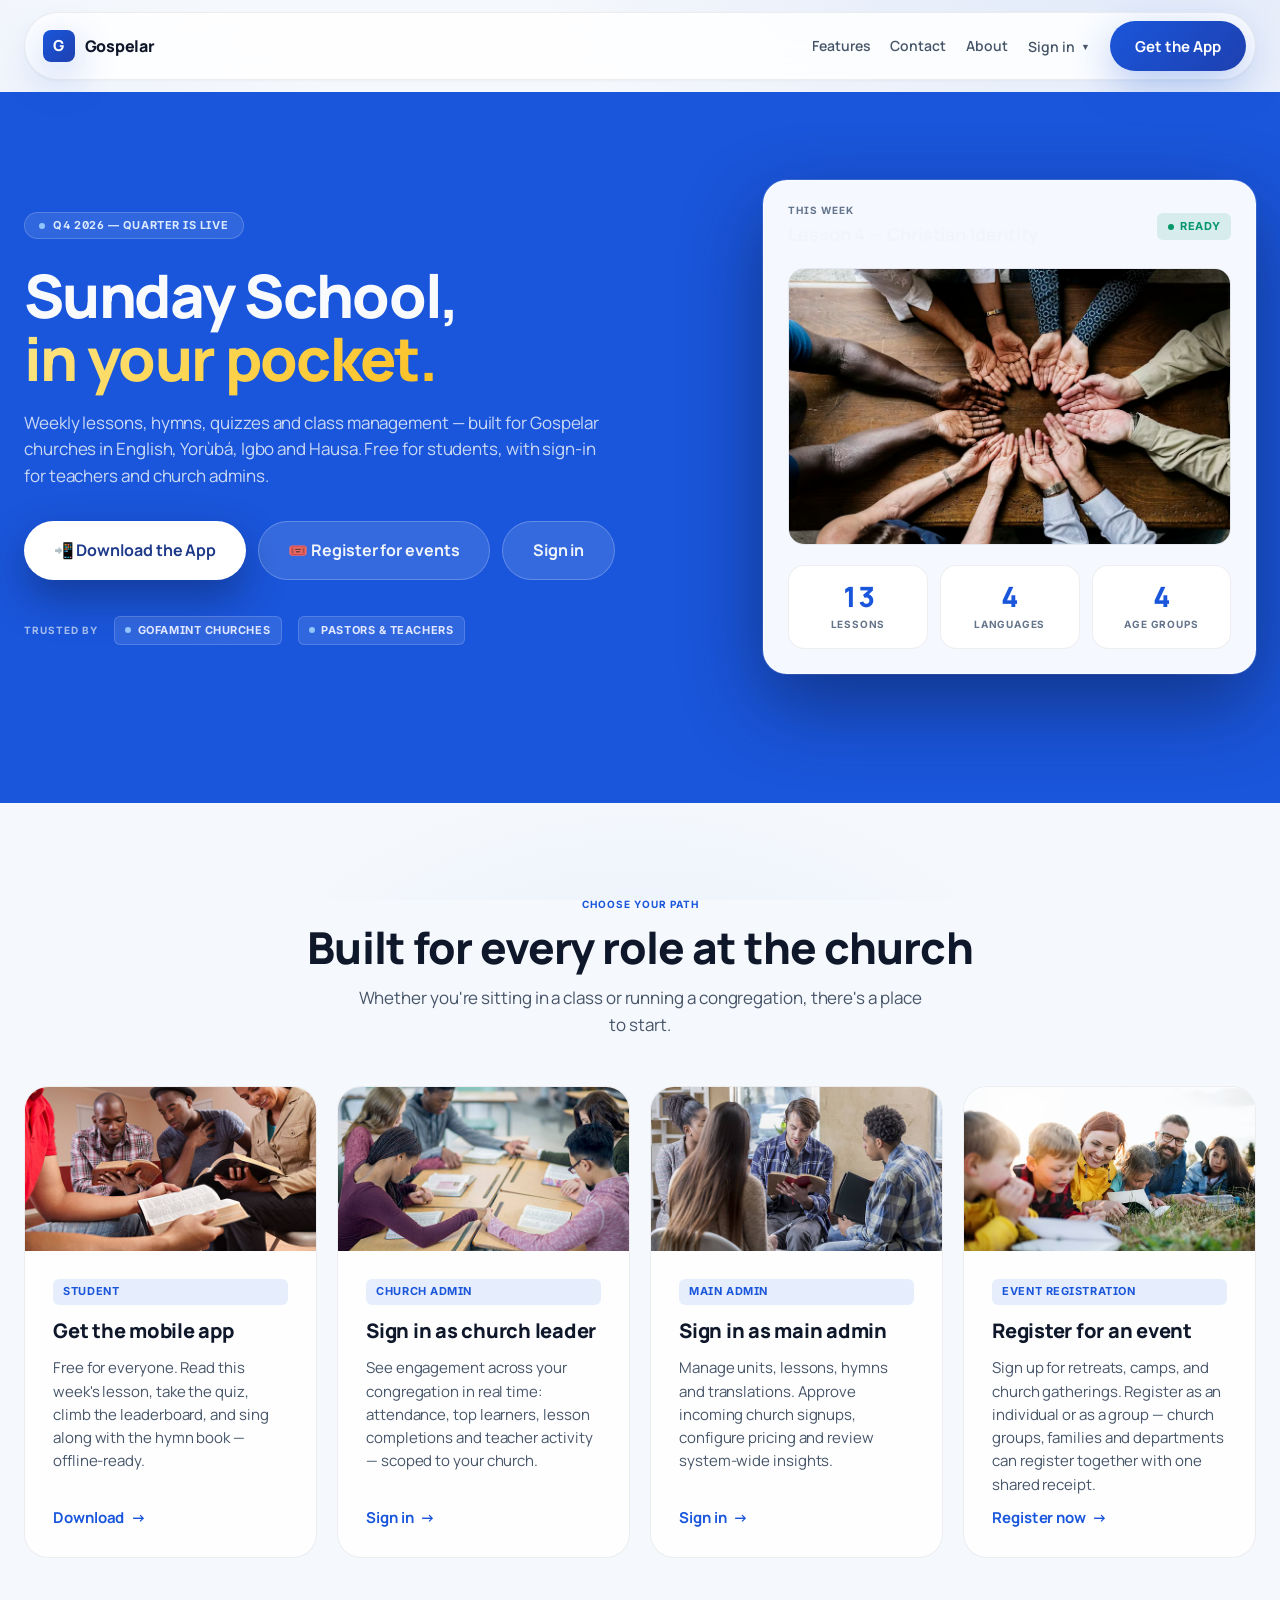
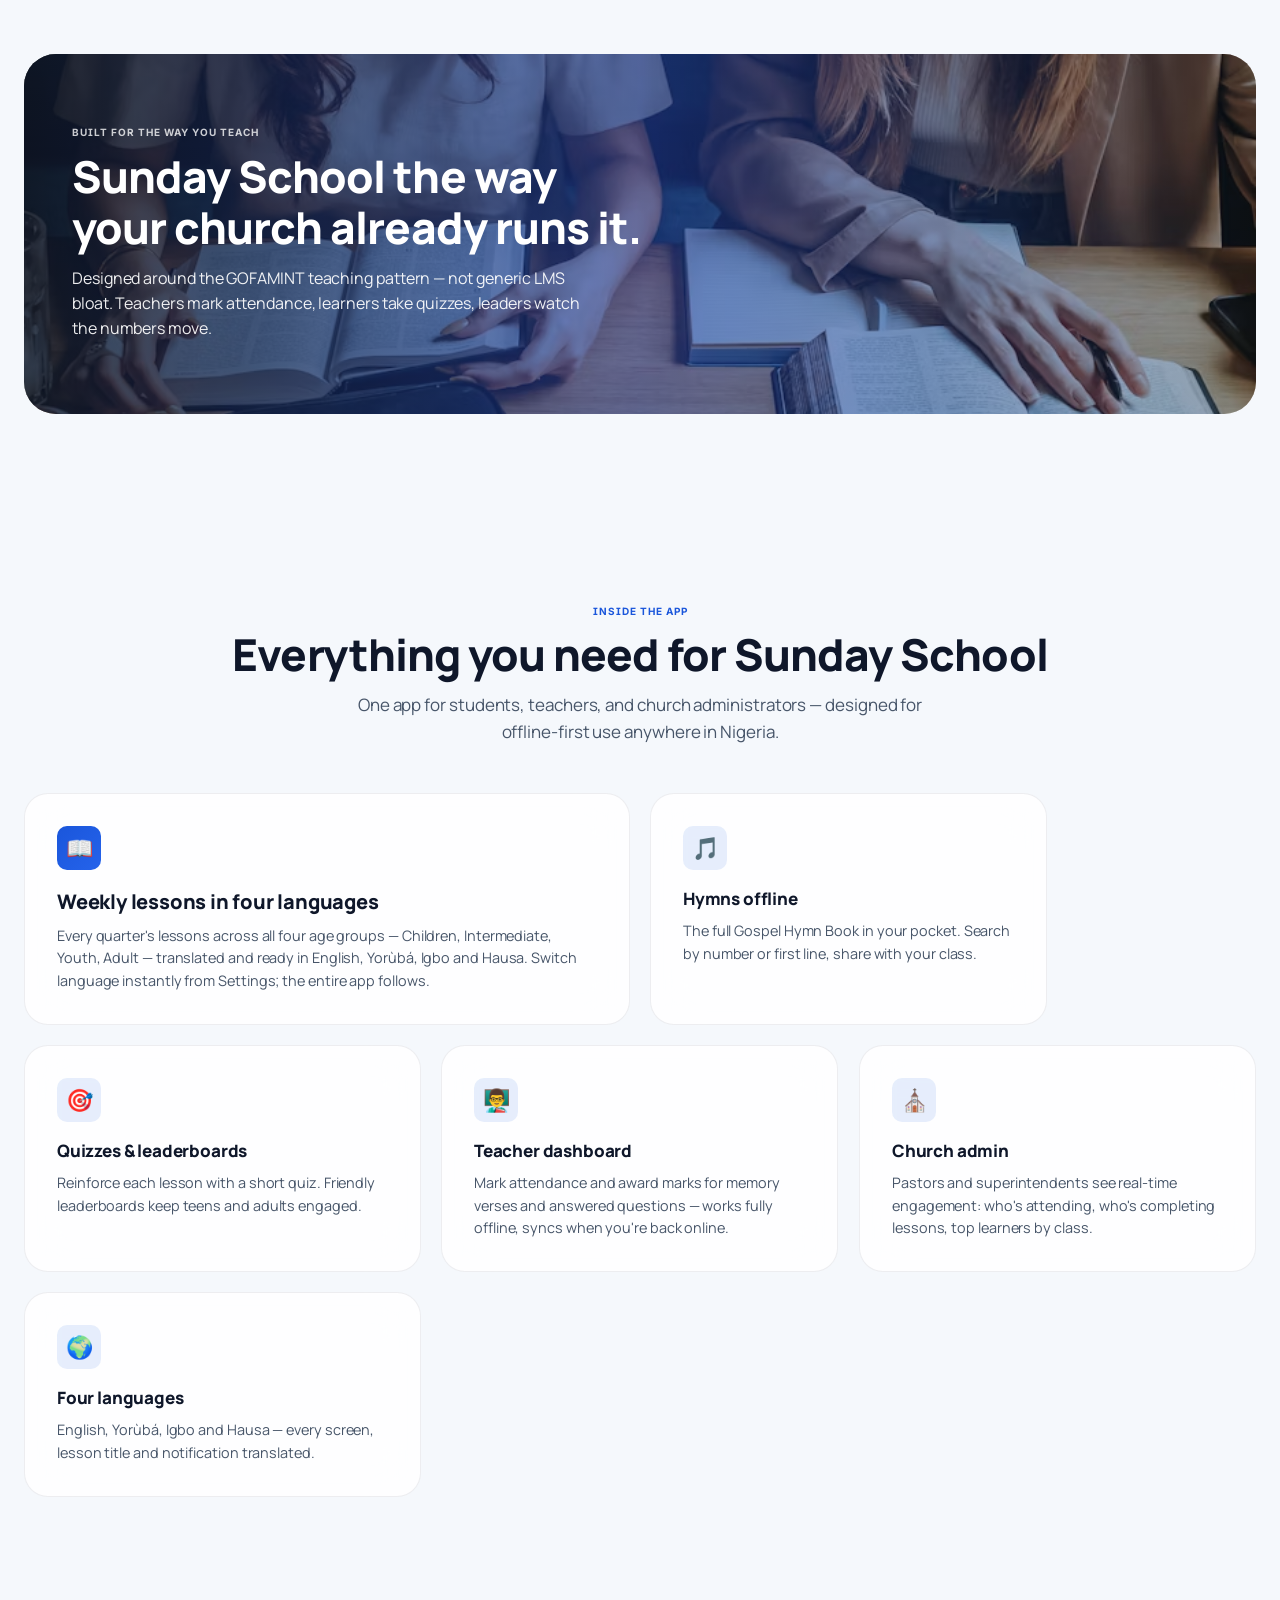
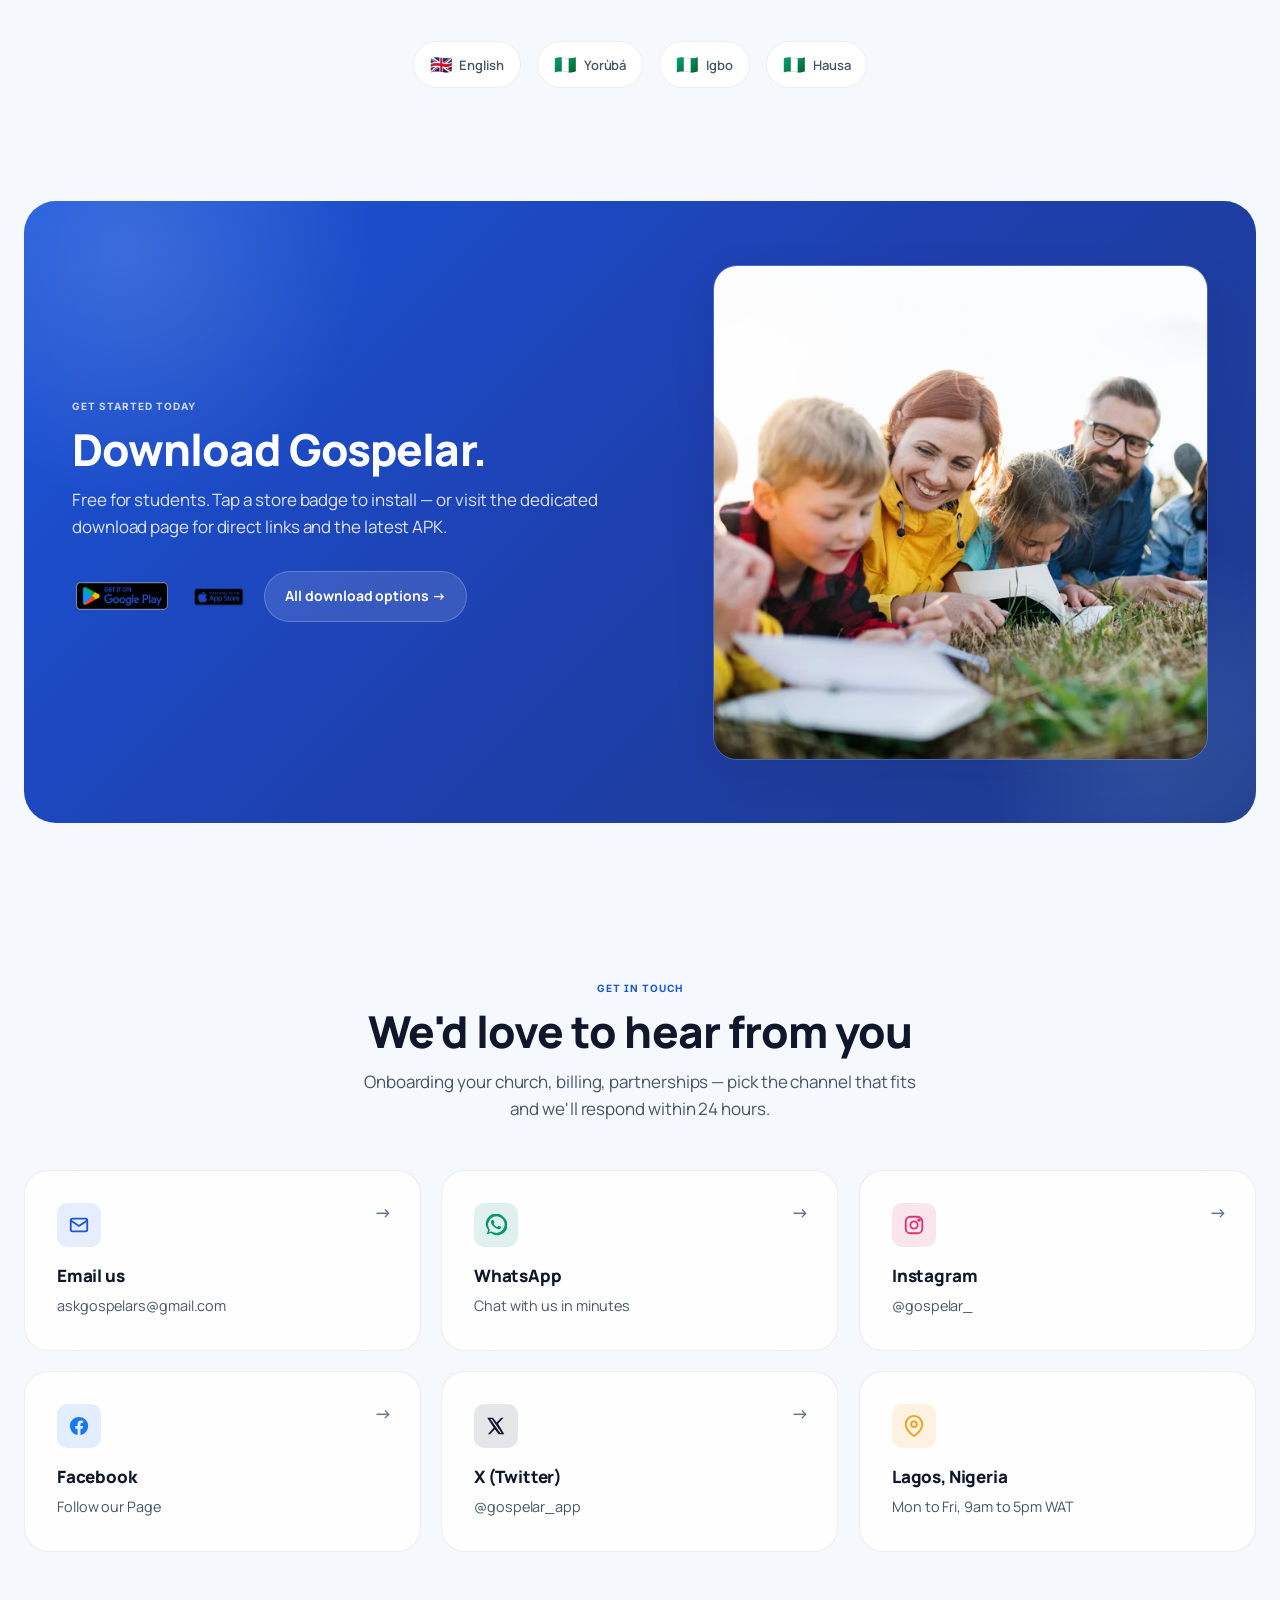
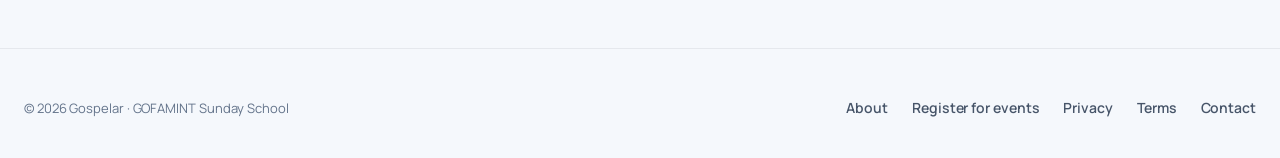
==== index.html @ 020e9336 "Flatten hero background to a single solid brand blue Drops the multi-stop gradient, glow orbs and gr" ====
<!doctype html>
<html lang="en">
<head>
<meta charset="utf-8">
<meta name="viewport" content="width=device-width,initial-scale=1,viewport-fit=cover">
<meta http-equiv="Content-Security-Policy" content="upgrade-insecure-requests">
<title>Gospelar — Gospelar Sunday School App</title>
<meta name="description" content="Gospelar is the official Gospelar Sunday School companion: weekly lessons, hymns, quizzes, and class management for teachers and students across English, Yorùbá, Igbo, and Hausa.">
<meta name="google-site-verification" content="_QhrQW_RCBbt8Z-74J6TYrkos6VNBDIno-dVnlDckDE" />
<link rel="canonical" href="https://www.gospelar.com/">
<link rel="icon" type="image/svg+xml" href="/logo.svg">
<link rel="alternate icon" type="image/png" href="/favicon.png">
<link rel="apple-touch-icon" sizes="180x180" href="/favicon.png">

<!-- Open Graph / Twitter -->
<meta property="og:title" content="Gospelar — Gospelar Sunday School App">
<meta property="og:description" content="Weekly Sunday School lessons, hymns, and class management — built for Gospelar churches.">
<meta property="og:url" content="https://www.gospelar.com/">
<meta property="og:type" content="website">
<meta property="og:image" content="https://www.gospelar.com/og.png">
<meta name="twitter:card" content="summary_large_image">

<!-- Manrope (display + body) + Inter (functional labels) + JetBrains Mono (technical IDs).
     Manrope's geometric warmth carries the modern-medical / "Clinical Futurism" tone;
     Inter's wide-tracked uppercase carries metadata at 10–11px without losing legibility. -->
<link rel="preconnect" href="https://fonts.googleapis.com">
<link rel="preconnect" href="https://fonts.gstatic.com" crossorigin>
<link href="https://fonts.googleapis.com/css2?family=Manrope:wght@400;500;600;700;800&family=Inter:wght@400;500;600;700&family=JetBrains+Mono:wght@400;600&display=swap" rel="stylesheet">

<style>
/* ─────────────────────────────────────────────────────────────────────────
   Nexus Clinical Identity — Blue primary build
   Glassmorphism · Tonal layering · Ghost borders · Bento grid · Manrope
   ───────────────────────────────────────────────────────────────────────── */
:root {
  /* ── Surfaces (neutral cool whites — "sterile precision") ────────────── */
  --surface:                   #F5F8FC;
  --surface-bright:            #FBFCFE;
  --surface-container-lowest:  #FFFFFF;
  --surface-container-low:     #EFF4F8;
  --surface-container:         #EAEFF3;
  --surface-container-high:    #E4E9ED;
  --surface-container-highest: #DEE3E7;

  /* ── On-surface ──────────────────────────────────────────────────────── */
  --on-surface:          #0F172A;
  --on-surface-variant:  #475569;
  --on-surface-muted:    #64748B;
  --inverse-surface:     #0B1220;
  --inverse-on-surface:  #F1F5F9;

  /* ── Outlines / ghost borders ────────────────────────────────────────── */
  --outline:        #64748B;
  --outline-variant:#CBD5E1;
  --ghost:          rgba(15, 23, 42, 0.07);
  --ghost-strong:   rgba(15, 23, 42, 0.10);

  /* ── Primary (blue) ──────────────────────────────────────────────────── */
  --primary:              #1A56DB;
  --on-primary:           #FFFFFF;
  --primary-container:    #1E40AF;
  --on-primary-container: #DBEAFE;
  --primary-deeper:       #1E3A8A;
  --primary-soft:         rgba(26, 86, 219, 0.10);
  --primary-glow:         rgba(26, 86, 219, 0.22);
  --inverse-primary:      #93C5FD;

  /* ── Secondary (slightly brighter blue) ─────────────────────────────── */
  --secondary:           #2563EB;
  --on-secondary:        #FFFFFF;
  --secondary-container: #BFDBFE;

  /* ── Tertiary (slate, used for muted text + neutral chips) ──────────── */
  --tertiary:           #475569;
  --tertiary-container: #E2E8F0;

  /* ── Semantic ───────────────────────────────────────────────────────── */
  --success:        #059669;
  --success-soft:   rgba(5, 150, 105, 0.12);
  --warning:        #F59E0B;
  --warning-soft:   rgba(245, 158, 11, 0.12);
  --error:          #DC2626;
  --error-soft:     rgba(220, 38, 38, 0.10);

  /* ── Glass ──────────────────────────────────────────────────────────── */
  --glass:        rgba(255, 255, 255, 0.70);
  --glass-strong: rgba(255, 255, 255, 0.86);
  --glass-blur:   24px;

  /* ── Shadows ────────────────────────────────────────────────────────── */
  --shadow-1:    0 1px 3px rgba(15,23,42,0.04);
  --shadow-2:    0 4px 16px rgba(15,23,42,0.06);
  --shadow-3:    0 12px 40px rgba(15,23,42,0.10);
  --shadow-blue: 0 14px 42px rgba(26,86,219,0.32);

  /* ── Radius (high roundedness everywhere) ───────────────────────────── */
  --r-xs:   0.375rem;
  --r-sm:   0.625rem;
  --r:      1rem;
  --r-md:   1.25rem;
  --r-lg:   1.5rem;
  --r-xl:   2rem;
  --r-2xl:  2.5rem;
  --r-pill: 9999px;

  /* ── Spacing ────────────────────────────────────────────────────────── */
  --container-max: 1280px;
  --section-gap:   6rem;
  --pad-card:      2rem;
}

* { box-sizing: border-box; margin: 0; padding: 0; }
*::selection { background: var(--primary-soft); color: var(--primary); }

html { scroll-behavior: smooth; }

body {
  font-family: 'Manrope', -apple-system, BlinkMacSystemFont, "Segoe UI", Roboto, sans-serif;
  font-feature-settings: "ss01", "ss02", "cv11";
  background: var(--surface);
  color: var(--on-surface);
  -webkit-font-smoothing: antialiased;
  line-height: 1.55;
  letter-spacing: -0.005em;
  /* Background mesh — soft blue gradient orbs, fixed so they don't scroll. */
  background-image:
    radial-gradient(1100px 700px at 88% -10%, rgba(26,86,219,0.10), transparent 55%),
    radial-gradient(900px 600px at -10% 30%, rgba(37,99,235,0.06), transparent 60%),
    radial-gradient(700px 500px at 50% 120%, rgba(147,197,253,0.16), transparent 60%);
  background-attachment: fixed;
}

a { color: var(--primary); text-decoration: none; transition: color .15s ease; }
a:hover { color: var(--primary-container); }
img { max-width: 100%; display: block; }

.container { max-width: var(--container-max); margin: 0 auto; padding: 0 1.5rem; }

/* ─────────────────────────────────────────────────────────────────────────
   TYPE SCALE
   ───────────────────────────────────────────────────────────────────────── */
.display-xl {
  font-family: 'Manrope', sans-serif;
  font-size: clamp(2.5rem, 5vw, 3.75rem);
  font-weight: 800;
  line-height: 1.05;
  letter-spacing: -0.028em;
}
.display-lg {
  font-family: 'Manrope', sans-serif;
  font-size: clamp(2rem, 3.5vw, 2.75rem);
  font-weight: 800;
  line-height: 1.1;
  letter-spacing: -0.022em;
}
.headline-md {
  font-family: 'Manrope', sans-serif;
  font-size: 1.125rem;
  font-weight: 700;
  line-height: 1.5;
  letter-spacing: -0.005em;
}
.body-md {
  font-family: 'Manrope', sans-serif;
  font-size: 0.9375rem;
  font-weight: 400;
  line-height: 1.55;
  color: var(--on-surface-variant);
}
.label-caps {
  font-family: 'Inter', sans-serif;
  font-size: 10px;
  font-weight: 700;
  line-height: 1;
  letter-spacing: 0.1em;
  text-transform: uppercase;
  color: var(--on-surface-muted);
}
.tag-status {
  font-family: 'Inter', sans-serif;
  font-size: 11px;
  font-weight: 700;
  line-height: 1;
  letter-spacing: 0.05em;
  text-transform: uppercase;
}
.id-mono {
  font-family: 'JetBrains Mono', ui-monospace, SFMono-Regular, Menlo, monospace;
  font-size: 11px;
}

/* ─────────────────────────────────────────────────────────────────────────
   BUTTONS — pill-shaped, gradient-filled primary, scale hover
   ───────────────────────────────────────────────────────────────────────── */
.btn {
  display: inline-flex; align-items: center; justify-content: center; gap: 0.5rem;
  font-family: 'Manrope', sans-serif;
  font-weight: 700;
  font-size: 0.9375rem;
  letter-spacing: -0.005em;
  border: 0;
  border-radius: var(--r-pill);
  cursor: pointer;
  padding: 0.85rem 1.6rem;
  transition: transform .25s cubic-bezier(.22,.61,.36,1), box-shadow .2s ease, background .15s ease;
  white-space: nowrap;
}
.btn-primary {
  background: linear-gradient(135deg, var(--primary), var(--primary-container));
  color: var(--on-primary);
  box-shadow: var(--shadow-blue);
}
.btn-primary:hover { transform: scale(1.02); color: var(--on-primary); }
.btn-ghost {
  background: var(--surface-container-lowest);
  color: var(--on-surface);
  border: 1px solid var(--ghost-strong);
}
.btn-ghost:hover { background: var(--surface-container-low); border-color: var(--primary); color: var(--primary); }
.btn-lg { padding: 1rem 1.85rem; font-size: 1rem; }

/* ─────────────────────────────────────────────────────────────────────────
   STATUS CHIP — tiny Inter pill, used inside cards
   ───────────────────────────────────────────────────────────────────────── */
.chip {
  display: inline-flex; align-items: center; gap: 0.4rem;
  padding: 0.3rem 0.65rem;
  border-radius: var(--r-xs);
  font-family: 'Inter', sans-serif;
  font-size: 11px;
  font-weight: 700;
  letter-spacing: 0.05em;
  text-transform: uppercase;
}
.chip-primary { background: var(--primary-soft); color: var(--primary); }
.chip-success { background: var(--success-soft); color: var(--success); }
.chip-warning { background: var(--warning-soft); color: var(--warning); }
.chip-slate   { background: var(--tertiary-container); color: var(--tertiary); }
.chip-dot { width: 6px; height: 6px; border-radius: 50%; background: currentColor; }

/* ─────────────────────────────────────────────────────────────────────────
   NAV — pill, glass, sticky
   ───────────────────────────────────────────────────────────────────────── */
nav.topnav {
  position: sticky; top: 0; z-index: 100;
  padding: 0.75rem 1.5rem;
  display: flex; justify-content: center;
}
nav.topnav .nav-pill {
  display: flex; align-items: center; justify-content: space-between;
  width: 100%; max-width: var(--container-max);
  padding: 0.5rem 0.55rem 0.5rem 1.1rem;
  background: var(--glass-strong);
  backdrop-filter: blur(var(--glass-blur)) saturate(180%);
  -webkit-backdrop-filter: blur(var(--glass-blur)) saturate(180%);
  border: 1px solid var(--ghost);
  border-radius: var(--r-pill);
  box-shadow: var(--shadow-1);
  transition: box-shadow .25s ease;
}
nav.topnav.scrolled .nav-pill { box-shadow: var(--shadow-2); }
.brand {
  display: flex; align-items: center; gap: 0.625rem;
  font-weight: 800; letter-spacing: -0.015em;
  color: var(--on-surface); font-size: 1rem;
}
.brand:hover { color: var(--on-surface); }
.brand-mark {
  width: 32px; height: 32px;
  border-radius: 0.5rem;
  background: linear-gradient(135deg, var(--primary), var(--primary-container));
  color: var(--on-primary);
  display: grid; place-items: center;
  font-weight: 900; font-size: 0.95rem;
  box-shadow: var(--shadow-blue);
}
.nav-links { display: flex; align-items: center; gap: 1.25rem; }
.nav-links > a:not(.btn) {
  color: var(--on-surface-variant);
  font-weight: 600;
  font-size: 0.875rem;
}
.nav-links > a:not(.btn):hover { color: var(--on-surface); }

.signin-wrap { position: relative; }
.signin-toggle {
  background: transparent; border: 0; cursor: pointer;
  font-family: inherit; font-size: 0.875rem; font-weight: 600;
  color: var(--on-surface-variant);
  display: inline-flex; align-items: center; gap: 0.4rem;
  padding: 0.5rem 0;
}
.signin-toggle:hover { color: var(--on-surface); }
.signin-toggle .caret { font-size: 9px; transition: transform .15s ease; }
.signin-wrap.open .signin-toggle .caret { transform: rotate(180deg); }
.signin-menu {
  position: absolute; top: calc(100% + 14px); right: 0;
  min-width: 280px;
  background: var(--glass-strong);
  backdrop-filter: blur(var(--glass-blur)) saturate(180%);
  -webkit-backdrop-filter: blur(var(--glass-blur)) saturate(180%);
  border: 1px solid var(--ghost);
  border-radius: var(--r-md);
  box-shadow: var(--shadow-3);
  padding: 0.5rem;
  display: none;
  animation: menuPop .2s cubic-bezier(.22,.61,.36,1);
}
@keyframes menuPop { from { opacity: 0; transform: translateY(-4px); } to { opacity: 1; transform: translateY(0); } }
.signin-wrap.open .signin-menu { display: block; }
.signin-menu a {
  display: flex; align-items: center; gap: 0.875rem;
  padding: 0.65rem 0.75rem;
  border-radius: var(--r-sm);
  color: var(--on-surface);
}
.signin-menu a:hover { background: var(--surface-container-low); }
.signin-menu .si-icon { font-size: 22px; }
.signin-menu .si-title { font-weight: 700; font-size: 14px; }
.signin-menu .si-sub { font-weight: 500; font-size: 12px; color: var(--on-surface-muted); margin-top: 1px; }

/* ─────────────────────────────────────────────────────────────────────────
   HERO — bento layout, deep-blue gradient with decorative layers
   ───────────────────────────────────────────────────────────────────────── */
.hero {
  padding: 5.5rem 0 8rem;
  position: relative;
  isolation: isolate;
  overflow: hidden;
  color: #F1F5F9;
  background: #1A56DB;
}
.hero .container { display: grid; grid-template-columns: 7fr 5fr; gap: 3rem; align-items: center; position: relative; z-index: 1; }
.hero .eyebrow {
  display: inline-flex; align-items: center; gap: 0.5rem;
  padding: 0.45rem 0.9rem;
  background: rgba(255, 255, 255, 0.10);
  color: #DBEAFE;
  border: 1px solid rgba(255, 255, 255, 0.18);
  border-radius: var(--r-pill);
  margin-bottom: 1.5rem;
  -webkit-backdrop-filter: blur(12px);
          backdrop-filter: blur(12px);
}
.hero .eyebrow .chip-dot { background: #93C5FD; }
.hero h1 { margin-bottom: 1.25rem; color: #F8FAFC; }
.hero h1 .accent {
  background: linear-gradient(135deg, #FDE68A 0%, #FCD34D 50%, #FBBF24 100%);
  -webkit-background-clip: text;
  background-clip: text;
  color: transparent;
}
.hero p.lead {
  font-size: 1.0625rem;
  color: rgba(241, 245, 249, 0.82);
  max-width: 36rem;
  margin-bottom: 2rem;
}
.hero .cta-row { display: flex; gap: 0.75rem; flex-wrap: wrap; }
/* Light glass variant for ghost buttons so they stand out on the dark blue */
.hero .cta-row .btn-ghost {
  background: rgba(255, 255, 255, 0.12);
  color: #F1F5F9;
  border: 1px solid rgba(255, 255, 255, 0.22);
  -webkit-backdrop-filter: blur(14px);
          backdrop-filter: blur(14px);
}
.hero .cta-row .btn-ghost:hover {
  background: rgba(255, 255, 255, 0.22);
  border-color: rgba(255, 255, 255, 0.45);
  color: #FFFFFF;
}
.hero .cta-row .btn-primary {
  background: #FFFFFF;
  color: #1E3A8A;
  box-shadow: 0 18px 42px rgba(8, 12, 36, 0.35);
}
.hero .cta-row .btn-primary:hover { color: #1E3A8A; background: #F8FAFC; }
.hero .trust-row { display: flex; align-items: center; gap: 1rem; margin-top: 2.25rem; flex-wrap: wrap; }
.hero .trust-row .label-caps { color: rgba(241, 245, 249, 0.65); }
.hero .trust-row .chip {
  background: rgba(255, 255, 255, 0.10);
  color: #E0E7FF;
  border: 1px solid rgba(255, 255, 255, 0.16);
}
.hero .trust-row .chip .chip-dot { background: #93C5FD; }

.hero-bento {
  background: rgba(255, 255, 255, 0.96);
  backdrop-filter: blur(var(--glass-blur)) saturate(180%);
  -webkit-backdrop-filter: blur(var(--glass-blur)) saturate(180%);
  border: 1px solid rgba(255, 255, 255, 0.5);
  border-radius: var(--r-lg);
  padding: 1.5rem;
  box-shadow: 0 30px 80px rgba(8, 12, 36, 0.45), 0 0 0 1px rgba(255, 255, 255, 0.15);
  position: relative;
}
.hero-bento .feature-row { display: flex; align-items: center; justify-content: space-between; margin-bottom: 1.25rem; gap: 0.75rem; }
.hero-bento .feature-img {
  width: 100%; aspect-ratio: 16/10; border-radius: var(--r); overflow: hidden;
  border: 1px solid var(--ghost);
}
.hero-bento .feature-img img { width: 100%; height: 100%; object-fit: cover; }
.hero-bento .stats-grid {
  display: grid; grid-template-columns: repeat(3, 1fr);
  gap: 0.75rem; margin-top: 1.25rem;
}
.stat-card {
  background: var(--surface-container-lowest);
  border: 1px solid var(--ghost);
  border-radius: var(--r);
  padding: 1rem 0.85rem;
  text-align: center;
}
.stat-card .stat-num {
  font-family: 'Manrope', sans-serif;
  font-size: 1.75rem; font-weight: 800; line-height: 1;
  color: var(--primary);
  font-variant-numeric: tabular-nums;
  letter-spacing: -0.02em;
}
.stat-card .stat-lbl {
  font-family: 'Inter', sans-serif;
  font-size: 10px; font-weight: 700;
  letter-spacing: 0.08em; text-transform: uppercase;
  color: var(--on-surface-muted); margin-top: 0.4rem;
}

/* ─────────────────────────────────────────────────────────────────────────
   SECTIONS
   ───────────────────────────────────────────────────────────────────────── */
.section { padding: var(--section-gap) 0; }
.section-head { text-align: center; margin-bottom: 3rem; }
.section-head .label-caps { color: var(--primary); margin-bottom: 0.875rem; display: block; }
.section-head h2 { margin-bottom: 0.875rem; }
.section-head p {
  color: var(--on-surface-variant);
  font-size: 1.0625rem;
  max-width: 36rem;
  margin: 0 auto;
  line-height: 1.55;
}

/* ── Roles ───────────────────────────────────────────────────────────── */
.roles-grid { display: grid; grid-template-columns: repeat(auto-fit, minmax(280px, 1fr)); gap: 1.25rem; }
.role-card {
  background: var(--glass-strong);
  backdrop-filter: blur(var(--glass-blur)) saturate(180%);
  -webkit-backdrop-filter: blur(var(--glass-blur)) saturate(180%);
  border: 1px solid var(--ghost);
  border-radius: var(--r-lg);
  overflow: hidden;
  transition: transform .3s cubic-bezier(.22,.61,.36,1), box-shadow .3s ease;
  display: flex; flex-direction: column;
  color: var(--on-surface);
}
.role-card:hover {
  transform: translateY(-4px);
  box-shadow: var(--shadow-3);
  color: var(--on-surface);
}
.role-img { aspect-ratio: 16/9; overflow: hidden; }
.role-img img { width: 100%; height: 100%; object-fit: cover; transition: transform .5s ease; }
.role-card:hover .role-img img { transform: scale(1.06); }
.role-body { padding: 1.75rem; flex: 1; display: flex; flex-direction: column; gap: 0.625rem; }
.role-body h3 { font-size: 1.25rem; font-weight: 800; letter-spacing: -0.012em; }
.role-body p { color: var(--on-surface-variant); font-size: 0.9375rem; line-height: 1.55; flex: 1; }
.role-cta {
  display: inline-flex; align-items: center; gap: 0.4rem;
  font-weight: 700; font-size: 0.9375rem; color: var(--primary);
}
.role-cta .arr { transition: transform .2s ease; }
.role-card:hover .role-cta .arr { transform: translateX(4px); }

/* ── Bento features ──────────────────────────────────────────────────── */
.bento {
  display: grid;
  grid-template-columns: repeat(12, 1fr);
  gap: 1.25rem;
}
.bento .panel {
  background: var(--glass-strong);
  backdrop-filter: blur(var(--glass-blur)) saturate(180%);
  -webkit-backdrop-filter: blur(var(--glass-blur)) saturate(180%);
  border: 1px solid var(--ghost);
  border-radius: var(--r-lg);
  padding: var(--pad-card);
  transition: transform .25s ease, box-shadow .25s ease;
}
.bento .panel:hover { transform: translateY(-2px); box-shadow: var(--shadow-2); }
.panel-icon {
  width: 44px; height: 44px;
  border-radius: var(--r-sm);
  display: grid; place-items: center;
  font-size: 22px;
  margin-bottom: 1rem;
  background: var(--primary-soft);
  color: var(--primary);
}
.panel h3 { font-size: 1.0625rem; font-weight: 800; letter-spacing: -0.01em; margin-bottom: 0.5rem; }
.panel p { color: var(--on-surface-variant); font-size: 0.9rem; line-height: 1.55; }
.panel-half  { grid-column: span 4; }
.panel-third { grid-column: span 4; }
.panel-feature {
  grid-column: span 6; padding: 2.5rem;
  background:
    linear-gradient(var(--glass-strong), var(--glass-strong)) padding-box,
    linear-gradient(135deg, var(--primary), var(--secondary)) border-box;
  border: 1px solid transparent;
}
.panel-feature h3 { font-size: 1.25rem; }
.panel-feature .panel-icon {
  background: linear-gradient(135deg, var(--primary), var(--secondary));
  color: white;
}

/* ── Contact bento — 6 panels (3x2 on desktop, stack on mobile) ─────── */
.contact-bento .contact-panel { grid-column: span 4; position: relative; color: var(--on-surface); }
.contact-bento .contact-panel:hover { color: var(--on-surface); }
.contact-panel h3 { font-size: 1.0625rem; font-weight: 800; letter-spacing: -0.01em; margin-bottom: 0.375rem; }
.contact-panel p  { color: var(--on-surface-variant); font-size: 0.9rem; word-break: break-word; }
.contact-arrow {
  position: absolute; top: 1.75rem; right: 1.75rem;
  font-size: 18px; color: var(--on-surface-muted); font-weight: 600;
  transition: transform .2s ease, color .2s ease;
}
.contact-panel:hover .contact-arrow { transform: translateX(4px); color: var(--primary); }
.contact-panel--info { cursor: default; }
.contact-panel--info:hover { transform: none; box-shadow: none; }

/* ── Image band ──────────────────────────────────────────────────────── */
.band {
  position: relative;
  margin: 0 1.5rem;
  border-radius: var(--r-xl);
  overflow: hidden;
  isolation: isolate;
}
.band img { width: 100%; height: 360px; object-fit: cover; }
.band::after {
  content: ''; position: absolute; inset: 0;
  background: linear-gradient(90deg, rgba(15,23,42,0.78) 0%, rgba(30,64,175,0.55) 50%, rgba(15,23,42,0.30) 100%);
}
.band .band-content {
  position: absolute; inset: 0; z-index: 1;
  display: flex; flex-direction: column; justify-content: center;
  padding: 0 3rem; color: white; max-width: var(--container-max);
}
.band .band-content .label-caps { color: rgba(255,255,255,0.78); margin-bottom: 0.875rem; display: block; }
.band h2 { color: white; max-width: 36rem; line-height: 1.15; }
.band p { color: rgba(255,255,255,0.92); max-width: 32rem; margin-top: 0.875rem; font-size: 1rem; }

/* ── Download strip ──────────────────────────────────────────────────── */
.download-section { padding: 4rem 0; }
.download-card {
  position: relative; overflow: hidden;
  border-radius: var(--r-xl);
  padding: 4rem 3rem;
  background: linear-gradient(135deg, var(--primary) 0%, var(--primary-container) 50%, var(--primary-deeper) 100%);
  color: white;
  isolation: isolate;
}
.download-card::before {
  content: ''; position: absolute; top: -200px; left: -150px;
  width: 500px; height: 500px; border-radius: 50%;
  background: radial-gradient(circle, rgba(255,255,255,0.15), transparent 70%);
  z-index: 0;
}
.download-card::after {
  content: ''; position: absolute; bottom: -100px; right: -100px;
  width: 400px; height: 400px; border-radius: 50%;
  background: radial-gradient(circle, rgba(147,197,253,0.20), transparent 65%);
  z-index: 0;
}
.download-card .container {
  display: grid; grid-template-columns: 1.2fr 1fr; gap: 3rem;
  align-items: center; padding: 0; max-width: 100%;
}
.download-card > * { position: relative; z-index: 1; }
.download-card h2 { color: white; margin-bottom: 0.875rem; }
.download-card p {
  color: rgba(255,255,255,0.86);
  font-size: 1.0625rem; max-width: 36rem; margin-bottom: 1.75rem;
}
.store-row { display: flex; gap: 0.75rem; flex-wrap: wrap; align-items: center; }
.store-badge {
  display: inline-block; height: 56px;
  border-radius: var(--r-sm);
  overflow: hidden; line-height: 0;
  transition: transform .25s cubic-bezier(.22,.61,.36,1), box-shadow .25s ease, filter .2s ease;
}
.store-badge:hover {
  transform: translateY(-3px) scale(1.02);
  filter: brightness(1.06);
  box-shadow: 0 10px 28px rgba(0,0,0,0.35);
}
.store-badge img { height: 100%; width: auto; display: block; }
.dl-options-btn {
  display: inline-flex; align-items: center; gap: 0.5rem;
  padding: 0.85rem 1.25rem;
  background: rgba(255,255,255,0.12);
  border: 1px solid rgba(255,255,255,0.22);
  border-radius: var(--r-pill);
  color: white;
  font-weight: 700; font-size: 0.875rem;
  transition: background .15s ease, border-color .15s ease;
}
.dl-options-btn:hover {
  background: rgba(255,255,255,0.22);
  border-color: rgba(255,255,255,0.40);
  color: white;
}
.download-side .frame {
  aspect-ratio: 1/1;
  border-radius: var(--r-lg);
  overflow: hidden;
  border: 1px solid rgba(255,255,255,0.20);
  box-shadow: var(--shadow-3);
}
.download-side .frame img { width: 100%; height: 100%; object-fit: cover; }

/* ── Languages strip ─────────────────────────────────────────────────── */
.lang-strip {
  padding: 3rem 0;
  display: flex; justify-content: center; align-items: center;
  gap: 1rem; flex-wrap: wrap;
}
.lang-pill {
  display: inline-flex; align-items: center; gap: 0.5rem;
  padding: 0.55rem 1rem;
  background: var(--surface-container-lowest);
  border: 1px solid var(--ghost);
  border-radius: var(--r-pill);
  font-weight: 600; font-size: 0.8125rem;
  color: var(--on-surface-variant);
}
.lang-pill .flag { font-size: 1.125rem; }

/* ── Footer ──────────────────────────────────────────────────────────── */
footer {
  padding: 3rem 0 2.5rem;
  border-top: 1px solid var(--ghost);
}
footer .container {
  display: flex; justify-content: space-between; align-items: center;
  flex-wrap: wrap; gap: 1rem;
}
footer .links { display: flex; gap: 1.5rem; flex-wrap: wrap; }
footer .links a { color: var(--on-surface-variant); font-weight: 600; font-size: 0.875rem; }
footer .links a:hover { color: var(--on-surface); }
footer .copy { color: var(--on-surface-muted); font-size: 0.8125rem; }

/* ─────────────────────────────────────────────────────────────────────────
   RESPONSIVE
   ───────────────────────────────────────────────────────────────────────── */
@media (max-width: 960px) {
  .hero .container { grid-template-columns: 1fr; gap: 2.5rem; }
  .hero-bento { order: -1; max-width: 480px; margin: 0 auto; width: 100%; }
  .download-card .container { grid-template-columns: 1fr; }
  .download-side { display: none; }
  .panel-half, .panel-third, .panel-feature { grid-column: span 12; }
  /* Contact bento: 6 panels in a 3×2 grid on tablet (was uneven on small
     viewports because each panel kept its desktop "span 4"). */
  .contact-bento .contact-panel { grid-column: span 6; }
  .band img { height: 300px; }
  .band .band-content { padding: 0 1.5rem; }
  :root { --section-gap: 4.5rem; }
}
@media (max-width: 640px) {
  .nav-links > a:not(.btn) { display: none; }
  .signin-wrap { display: none; }
  .download-card { padding: 2.5rem 1.5rem; }
  .hero { padding: 3rem 0 4rem; }
  /* Contact bento: tighter 2-col on phones with reduced chunk to keep the
     section short and tap-friendly. Internal padding 1.25rem (was 2rem),
     icon 36px (was 44px), title/copy a tier smaller, decorative arrow
     hidden because the whole card is the link target anyway. */
  .contact-bento { gap: 0.75rem; }
  .contact-bento .contact-panel { padding: 1.25rem; }
  .contact-panel .panel-icon { width: 36px; height: 36px; margin-bottom: 0.625rem; }
  .contact-panel .panel-icon svg { width: 18px; height: 18px; }
  .contact-panel h3 { font-size: 0.9375rem; margin-bottom: 0.25rem; }
  .contact-panel p  { font-size: 0.8125rem; line-height: 1.45; }
  .contact-arrow    { display: none; }
}
@media (max-width: 420px) {
  /* Tiny phones: full-width single column so labels never wrap awkwardly. */
  .contact-bento .contact-panel { grid-column: span 12; }
}

/* ─────────────────────────────────────────────────────────────────────────
   ANIMATIONS — gated by prefers-reduced-motion
   ───────────────────────────────────────────────────────────────────────── */
@media (prefers-reduced-motion: no-preference) {

  [data-reveal] {
    opacity: 0;
    transform: translateY(22px);
    transition:
      opacity   .8s cubic-bezier(.22,.61,.36,1),
      transform .8s cubic-bezier(.22,.61,.36,1);
    transition-delay: var(--reveal-delay, 0s);
    will-change: opacity, transform;
  }
  [data-reveal].is-visible { opacity: 1; transform: translateY(0); }

  @keyframes floatY {
    0%, 100% { transform: translateY(0); }
    50%      { transform: translateY(-8px); }
  }
  .hero-bento { animation: floatY 7s ease-in-out infinite; }

  @keyframes pulseDot {
    0%, 100% { box-shadow: 0 0 0 0 rgba(26,86,219,0.50); }
    50%      { box-shadow: 0 0 0 6px rgba(26,86,219,0.00); }
  }
  .hero .eyebrow .chip-dot { animation: pulseDot 2s ease-in-out infinite; }
}
</style>
</head>
<body>

<!-- ═══════════════════════════════════════════════════════════════════════
     NAV — pill, glass, sticky
     ══════════════════════════════════════════════════════════════════════ -->
<nav class="topnav">
  <div class="nav-pill">
    <a href="/" class="brand">
      <span class="brand-mark">G</span>
      <span>Gospelar</span>
    </a>
    <div class="nav-links">
      <a href="#features">Features</a>
      <a href="#contact">Contact</a>
      <a href="/about">About</a>

      <div class="signin-wrap" id="signin-wrap">
        <button class="signin-toggle" type="button" onclick="toggleSignin()" aria-haspopup="menu" aria-expanded="false">
          Sign in <span class="caret">▼</span>
        </button>
        <div class="signin-menu" role="menu">
          <a href="https://church.gospelar.com" role="menuitem">
            <span class="si-icon">⛪</span>
            <span>
              <div class="si-title">Church admin</div>
              <div class="si-sub">Per-church insights &amp; classes</div>
            </span>
          </a>
          <a href="https://admin.gospelar.com" role="menuitem">
            <span class="si-icon">🛡️</span>
            <span>
              <div class="si-title">Main admin</div>
              <div class="si-sub">Content, approvals &amp; system</div>
            </span>
          </a>
        </div>
      </div>

      <a href="/app" class="btn btn-primary">Get the App</a>
    </div>
  </div>
</nav>

<!-- ═══════════════════════════════════════════════════════════════════════
     HERO
     ══════════════════════════════════════════════════════════════════════ -->
<header class="hero">
  <div class="container">
    <div>
      <span class="eyebrow tag-status" data-reveal>
        <span class="chip-dot"></span>
        Q4 2026 — Quarter is live
      </span>
      <h1 class="display-xl" data-reveal style="--reveal-delay:.08s">
        Sunday School,<br>
        <span class="accent">in your pocket.</span>
      </h1>
      <p class="lead body-md" data-reveal style="--reveal-delay:.18s">
        Weekly lessons, hymns, quizzes and class management — built for
        Gospelar churches in English, Yorùbá, Igbo and Hausa.
        Free for students, with sign-in for teachers and church admins.
      </p>
      <div class="cta-row" data-reveal style="--reveal-delay:.28s">
        <a href="/app" class="btn btn-primary btn-lg">📲 Download the App</a>
        <a href="https://register.gospelar.com/" class="btn btn-ghost btn-lg">🎟️ Register for events</a>
        <a href="#roles" class="btn btn-ghost btn-lg">Sign in</a>
      </div>

      <div class="trust-row" data-reveal style="--reveal-delay:.38s">
        <span class="label-caps">Trusted by</span>
        <span class="chip chip-slate"><span class="chip-dot"></span>GOFAMINT churches</span>
        <span class="chip chip-success"><span class="chip-dot"></span>Pastors &amp; teachers</span>
      </div>
    </div>

    <div class="hero-bento" data-reveal style="--reveal-delay:.16s">
      <div class="feature-row">
        <div>
          <div class="label-caps">This week</div>
          <div class="headline-md" style="margin-top:.4rem">Lesson 4 — Christian Identity</div>
        </div>
        <span class="chip chip-success"><span class="chip-dot"></span>Ready</span>
      </div>
      <div class="feature-img">
        <img src="/images/premium_photo-1723924908899-a3d51f2efd76.avif" alt="Gospelar Sunday School community" loading="eager">
      </div>
      <div class="stats-grid">
        <div class="stat-card">
          <div class="stat-num" data-count="13">0</div>
          <div class="stat-lbl">Lessons</div>
        </div>
        <div class="stat-card">
          <div class="stat-num" data-count="4">0</div>
          <div class="stat-lbl">Languages</div>
        </div>
        <div class="stat-card">
          <div class="stat-num" data-count="4">0</div>
          <div class="stat-lbl">Age groups</div>
        </div>
      </div>
    </div>
  </div>
</header>

<!-- ═══════════════════════════════════════════════════════════════════════
     ROLES
     ══════════════════════════════════════════════════════════════════════ -->
<section class="section" id="roles">
  <div class="container">
    <div class="section-head" data-reveal>
      <span class="label-caps">Choose your path</span>
      <h2 class="display-lg">Built for every role at the church</h2>
      <p>Whether you're sitting in a class or running a congregation, there's a place to start.</p>
    </div>
    <div class="roles-grid">
      <a class="role-card" href="/app" data-reveal>
        <div class="role-img">
          <img src="/images/istockphoto-174792161-612x612.jpg" alt="Student studying with the app" loading="lazy">
        </div>
        <div class="role-body">
          <span class="chip chip-primary">Student</span>
          <h3>Get the mobile app</h3>
          <p>Free for everyone. Read this week's lesson, take the quiz, climb the leaderboard, and sing along with the hymn book — offline-ready.</p>
          <span class="role-cta">Download <span class="arr">→</span></span>
        </div>
      </a>

      <a class="role-card" href="https://church.gospelar.com" data-reveal style="--reveal-delay:.1s">
        <div class="role-img">
          <img src="/images/istockphoto-505827292-612x612.jpg" alt="Church admin reviewing engagement" loading="lazy">
        </div>
        <div class="role-body">
          <span class="chip chip-primary">Church admin</span>
          <h3>Sign in as church leader</h3>
          <p>See engagement across your congregation in real time: attendance, top learners, lesson completions and teacher activity — scoped to your church.</p>
          <span class="role-cta">Sign in <span class="arr">→</span></span>
        </div>
      </a>

      <a class="role-card" href="https://admin.gospelar.com" data-reveal style="--reveal-delay:.2s">
        <div class="role-img">
          <img src="/images/istockphoto-639754320-612x612.jpg" alt="Main admin managing content" loading="lazy">
        </div>
        <div class="role-body">
          <span class="chip chip-primary">Main admin</span>
          <h3>Sign in as main admin</h3>
          <p>Manage units, lessons, hymns and translations. Approve incoming church signups, configure pricing and review system-wide insights.</p>
          <span class="role-cta">Sign in <span class="arr">→</span></span>
        </div>
      </a>

      <a class="role-card" href="https://register.gospelar.com/" data-reveal style="--reveal-delay:.3s">
        <div class="role-img">
          <img src="/images/premium_photo-1681843312436-dbeab174a4ea.avif" alt="Retreat attendees gathered for registration" loading="lazy">
        </div>
        <div class="role-body">
          <span class="chip chip-primary">Event registration</span>
          <h3>Register for an event</h3>
          <p>Sign up for retreats, camps, and church gatherings. Register as an individual or as a group — church groups, families and departments can register together with one shared receipt.</p>
          <span class="role-cta">Register now <span class="arr">→</span></span>
        </div>
      </a>
    </div>
  </div>
</section>

<!-- ═══════════════════════════════════════════════════════════════════════
     IMAGE BAND
     ══════════════════════════════════════════════════════════════════════ -->
<section class="section" style="padding-top:0">
  <div class="band" data-reveal>
    <img src="/images/premium_photo-1715588659910-52d9a602aa63.avif" alt="" loading="lazy">
    <div class="band-content container">
      <span class="label-caps">Built for the way you teach</span>
      <h2 class="display-lg">Sunday School the way your church already runs it.</h2>
      <p>Designed around the GOFAMINT teaching pattern — not generic LMS bloat. Teachers mark attendance, learners take quizzes, leaders watch the numbers move.</p>
    </div>
  </div>
</section>

<!-- ═══════════════════════════════════════════════════════════════════════
     FEATURES — Bento
     ══════════════════════════════════════════════════════════════════════ -->
<section class="section" id="features">
  <div class="container">
    <div class="section-head" data-reveal>
      <span class="label-caps">Inside the app</span>
      <h2 class="display-lg">Everything you need for Sunday School</h2>
      <p>One app for students, teachers, and church administrators — designed for offline-first use anywhere in Nigeria.</p>
    </div>

    <div class="bento">
      <div class="panel panel-feature" data-reveal>
        <div class="panel-icon">📖</div>
        <h3>Weekly lessons in four languages</h3>
        <p>Every quarter's lessons across all four age groups — Children, Intermediate, Youth, Adult — translated and ready in English, Yorùbá, Igbo and Hausa. Switch language instantly from Settings; the entire app follows.</p>
      </div>
      <div class="panel panel-half" data-reveal style="--reveal-delay:.06s">
        <div class="panel-icon">🎵</div>
        <h3>Hymns offline</h3>
        <p>The full Gospel Hymn Book in your pocket. Search by number or first line, share with your class.</p>
      </div>
      <div class="panel panel-half" data-reveal style="--reveal-delay:.10s">
        <div class="panel-icon">🎯</div>
        <h3>Quizzes &amp; leaderboards</h3>
        <p>Reinforce each lesson with a short quiz. Friendly leaderboards keep teens and adults engaged.</p>
      </div>
      <div class="panel panel-third" data-reveal style="--reveal-delay:.14s">
        <div class="panel-icon">👨‍🏫</div>
        <h3>Teacher dashboard</h3>
        <p>Mark attendance and award marks for memory verses and answered questions — works fully offline, syncs when you're back online.</p>
      </div>
      <div class="panel panel-third" data-reveal style="--reveal-delay:.18s">
        <div class="panel-icon">⛪</div>
        <h3>Church admin</h3>
        <p>Pastors and superintendents see real-time engagement: who's attending, who's completing lessons, top learners by class.</p>
      </div>
      <div class="panel panel-third" data-reveal style="--reveal-delay:.22s">
        <div class="panel-icon">🌍</div>
        <h3>Four languages</h3>
        <p>English, Yorùbá, Igbo and Hausa — every screen, lesson title and notification translated.</p>
      </div>
    </div>
  </div>
</section>

<!-- ═══════════════════════════════════════════════════════════════════════
     LANGUAGES
     ══════════════════════════════════════════════════════════════════════ -->
<div class="container">
  <div class="lang-strip" data-reveal>
    <span class="lang-pill"><span class="flag">🇬🇧</span> English</span>
    <span class="lang-pill"><span class="flag">🇳🇬</span> Yorùbá</span>
    <span class="lang-pill"><span class="flag">🇳🇬</span> Igbo</span>
    <span class="lang-pill"><span class="flag">🇳🇬</span> Hausa</span>
  </div>
</div>

<!-- ═══════════════════════════════════════════════════════════════════════
     DOWNLOAD
     ══════════════════════════════════════════════════════════════════════ -->
<section class="download-section">
  <div class="container">
    <div class="download-card">
      <div class="container">
        <div data-reveal>
          <span class="label-caps" style="color:rgba(255,255,255,0.78); display:block; margin-bottom:0.875rem">Get started today</span>
          <h2 class="display-lg">Download Gospelar.</h2>
          <p>Free for students. Tap a store badge to install — or visit the dedicated download page for direct links and the latest APK.</p>
          <div class="store-row">
            <a class="store-badge" href="/app" aria-label="Get it on Google Play">
              <img src="/images/google-play-badge.png" alt="Get it on Google Play" />
            </a>
            <a class="store-badge" href="/app" aria-label="Download on the App Store">
              <img src="/images/app-store-badge.png" alt="Download on the App Store" />
            </a>
            <a href="/app" class="dl-options-btn">All download options →</a>
          </div>
        </div>
        <div class="download-side" data-reveal style="--reveal-delay:.15s">
          <div class="frame">
            <img src="/images/premium_photo-1681843312436-dbeab174a4ea.avif" alt="Gospelar mobile preview" loading="lazy">
          </div>
        </div>
      </div>
    </div>
  </div>
</section>

<!-- ═══════════════════════════════════════════════════════════════════════
     CONTACT — bento of email + 4 social links + location
     ══════════════════════════════════════════════════════════════════════ -->
<section class="section" id="contact">
  <div class="container">
    <div class="section-head" data-reveal>
      <span class="label-caps">Get in touch</span>
      <h2 class="display-lg">We'd love to hear from you</h2>
      <p>Onboarding your church, billing, partnerships — pick the channel that fits and we'll respond within 24 hours.</p>
    </div>

    <div class="bento contact-bento">
      <a href="mailto:askgospelars@gmail.com" class="panel contact-panel" data-reveal>
        <div class="panel-icon" style="background:var(--primary-soft);color:var(--primary)">
          <svg viewBox="0 0 24 24" width="22" height="22" fill="none" stroke="currentColor" stroke-width="2" stroke-linecap="round" stroke-linejoin="round" aria-hidden="true"><rect x="3" y="5" width="18" height="14" rx="2"/><path d="m3 7 9 6 9-6"/></svg>
        </div>
        <h3>Email us</h3>
        <p>askgospelars@gmail.com</p>
        <span class="contact-arrow">→</span>
      </a>

      <a href="https://wa.me/27639272097" target="_blank" rel="noopener" class="panel contact-panel" data-reveal style="--reveal-delay:.05s">
        <div class="panel-icon" style="background:rgba(5,150,105,0.12);color:#059669">
          <svg viewBox="0 0 24 24" width="22" height="22" fill="currentColor" aria-hidden="true"><path d="M20.5 3.5A11 11 0 0 0 3.4 17.7L2 22l4.4-1.4A11 11 0 1 0 20.5 3.5Zm-8.5 17a9 9 0 0 1-4.6-1.3l-.3-.2-2.6.8.8-2.6-.2-.3a9 9 0 1 1 7 3.7Zm5-6.7c-.3-.1-1.6-.8-1.9-.9s-.4-.1-.6.2-.7.9-.9 1.1-.3.1-.6 0a7.3 7.3 0 0 1-3.6-3.2c-.3-.5.3-.5.8-1.5.1-.2 0-.4 0-.5l-.9-2.1c-.2-.5-.4-.5-.6-.5h-.5a1 1 0 0 0-.7.3 3 3 0 0 0-1 2.3 5.4 5.4 0 0 0 1.1 2.8 12.1 12.1 0 0 0 4.7 4.1c2.8 1.1 2.8.7 3.3.7a2.7 2.7 0 0 0 1.8-1.3 2.2 2.2 0 0 0 .2-1.3c-.1-.1-.2-.2-.5-.3Z"/></svg>
        </div>
        <h3>WhatsApp</h3>
        <p>Chat with us in minutes</p>
        <span class="contact-arrow">→</span>
      </a>

      <a href="https://www.instagram.com/gospelar_?igsh=MTBiNm9kcjQ4MDA0Mw%3D%3D&utm_source=qr" target="_blank" rel="noopener" class="panel contact-panel" data-reveal style="--reveal-delay:.10s">
        <div class="panel-icon" style="background:rgba(225,48,108,0.12);color:#E1306C">
          <svg viewBox="0 0 24 24" width="22" height="22" fill="none" stroke="currentColor" stroke-width="2" stroke-linecap="round" stroke-linejoin="round" aria-hidden="true"><rect x="3" y="3" width="18" height="18" rx="5"/><circle cx="12" cy="12" r="4"/><circle cx="17.5" cy="6.5" r="1" fill="currentColor"/></svg>
        </div>
        <h3>Instagram</h3>
        <p>@gospelar_</p>
        <span class="contact-arrow">→</span>
      </a>

      <a href="https://www.facebook.com/share/1AEUUBRjdc/?mibextid=wwXIfr" target="_blank" rel="noopener" class="panel contact-panel" data-reveal style="--reveal-delay:.15s">
        <div class="panel-icon" style="background:rgba(24,119,242,0.12);color:#1877F2">
          <svg viewBox="0 0 24 24" width="22" height="22" fill="currentColor" aria-hidden="true"><path d="M22 12.07a10 10 0 1 0-11.56 9.88v-7H7.9v-2.88h2.54V9.86c0-2.5 1.5-3.9 3.78-3.9 1.1 0 2.24.2 2.24.2v2.46h-1.26c-1.24 0-1.63.78-1.63 1.57v1.88h2.78l-.45 2.88h-2.33v7A10 10 0 0 0 22 12.07Z"/></svg>
        </div>
        <h3>Facebook</h3>
        <p>Follow our Page</p>
        <span class="contact-arrow">→</span>
      </a>

      <a href="https://x.com/gospelar_app?s=21" target="_blank" rel="noopener" class="panel contact-panel" data-reveal style="--reveal-delay:.20s">
        <div class="panel-icon" style="background:rgba(15,23,42,0.10);color:#0F172A">
          <svg viewBox="0 0 24 24" width="20" height="20" fill="currentColor" aria-hidden="true"><path d="M18.244 2H21l-6.49 7.41L22 22h-6.797l-4.71-6.166L4.96 22H2.2l7-7.997L1.5 2h6.92l4.27 5.65L18.244 2Zm-1.18 18.32h1.654L7.012 3.6H5.243l11.821 16.72Z"/></svg>
        </div>
        <h3>X (Twitter)</h3>
        <p>@gospelar_app</p>
        <span class="contact-arrow">→</span>
      </a>

      <div class="panel contact-panel contact-panel--info" data-reveal style="--reveal-delay:.25s">
        <div class="panel-icon" style="background:rgba(245,158,11,0.12);color:#F59E0B">
          <svg viewBox="0 0 24 24" width="22" height="22" fill="none" stroke="currentColor" stroke-width="2" stroke-linecap="round" stroke-linejoin="round" aria-hidden="true"><path d="M21 10c0 7-9 13-9 13S3 17 3 10a9 9 0 0 1 18 0Z"/><circle cx="12" cy="10" r="3"/></svg>
        </div>
        <h3>Lagos, Nigeria</h3>
        <p>Mon to Fri, 9am to 5pm WAT</p>
      </div>
    </div>
  </div>
</section>

<!-- ═══════════════════════════════════════════════════════════════════════
     FOOTER
     ══════════════════════════════════════════════════════════════════════ -->
<footer>
  <div class="container">
    <div class="copy">© 2026 Gospelar · GOFAMINT Sunday School</div>
    <div class="links">
      <a href="/about">About</a>
      <a href="https://register.gospelar.com/">Register for events</a>
      <a href="/privacy">Privacy</a>
      <a href="/terms">Terms</a>
      <a href="mailto:askgospelars@gmail.com">Contact</a>
    </div>
  </div>
</footer>

<script>
  // ── Sign-in dropdown ──────────────────────────────────────────────────
  const wrap = document.getElementById('signin-wrap');
  function toggleSignin() {
    const open = wrap.classList.toggle('open');
    wrap.querySelector('.signin-toggle').setAttribute('aria-expanded', String(open));
  }
  document.addEventListener('click', (e) => {
    if (!wrap.contains(e.target)) {
      wrap.classList.remove('open');
      wrap.querySelector('.signin-toggle').setAttribute('aria-expanded', 'false');
    }
  });

  // ── Scroll-reveal observer ────────────────────────────────────────────
  const revealIO = new IntersectionObserver(
    (entries) => {
      for (const entry of entries) {
        if (entry.isIntersecting) {
          entry.target.classList.add('is-visible');
          revealIO.unobserve(entry.target);
        }
      }
    },
    { threshold: 0.12, rootMargin: '0px 0px -8% 0px' },
  );
  document.querySelectorAll('[data-reveal]').forEach((el) => revealIO.observe(el));

  // ── Stat count-up ─────────────────────────────────────────────────────
  const easeOutCubic = (t) => 1 - Math.pow(1 - t, 3);
  const countUp = (el) => {
    const target = parseInt(el.dataset.count, 10);
    if (!Number.isFinite(target)) return;
    const start = performance.now();
    const dur   = 900;
    const tick = (now) => {
      const t = Math.min(1, (now - start) / dur);
      el.textContent = Math.floor(target * easeOutCubic(t));
      if (t < 1) requestAnimationFrame(tick);
      else el.textContent = String(target);
    };
    requestAnimationFrame(tick);
  };
  const countIO = new IntersectionObserver(
    (entries) => {
      for (const entry of entries) {
        if (entry.isIntersecting) {
          countUp(entry.target);
          countIO.unobserve(entry.target);
        }
      }
    },
    { threshold: 0.5 },
  );
  document.querySelectorAll('[data-count]').forEach((el) => countIO.observe(el));

  // ── Sticky-nav shadow on scroll ───────────────────────────────────────
  const navEl = document.querySelector('nav.topnav');
  const onScroll = () => navEl.classList.toggle('scrolled', window.scrollY > 12);
  document.addEventListener('scroll', onScroll, { passive: true });
  onScroll();
</script>

</body>
</html>
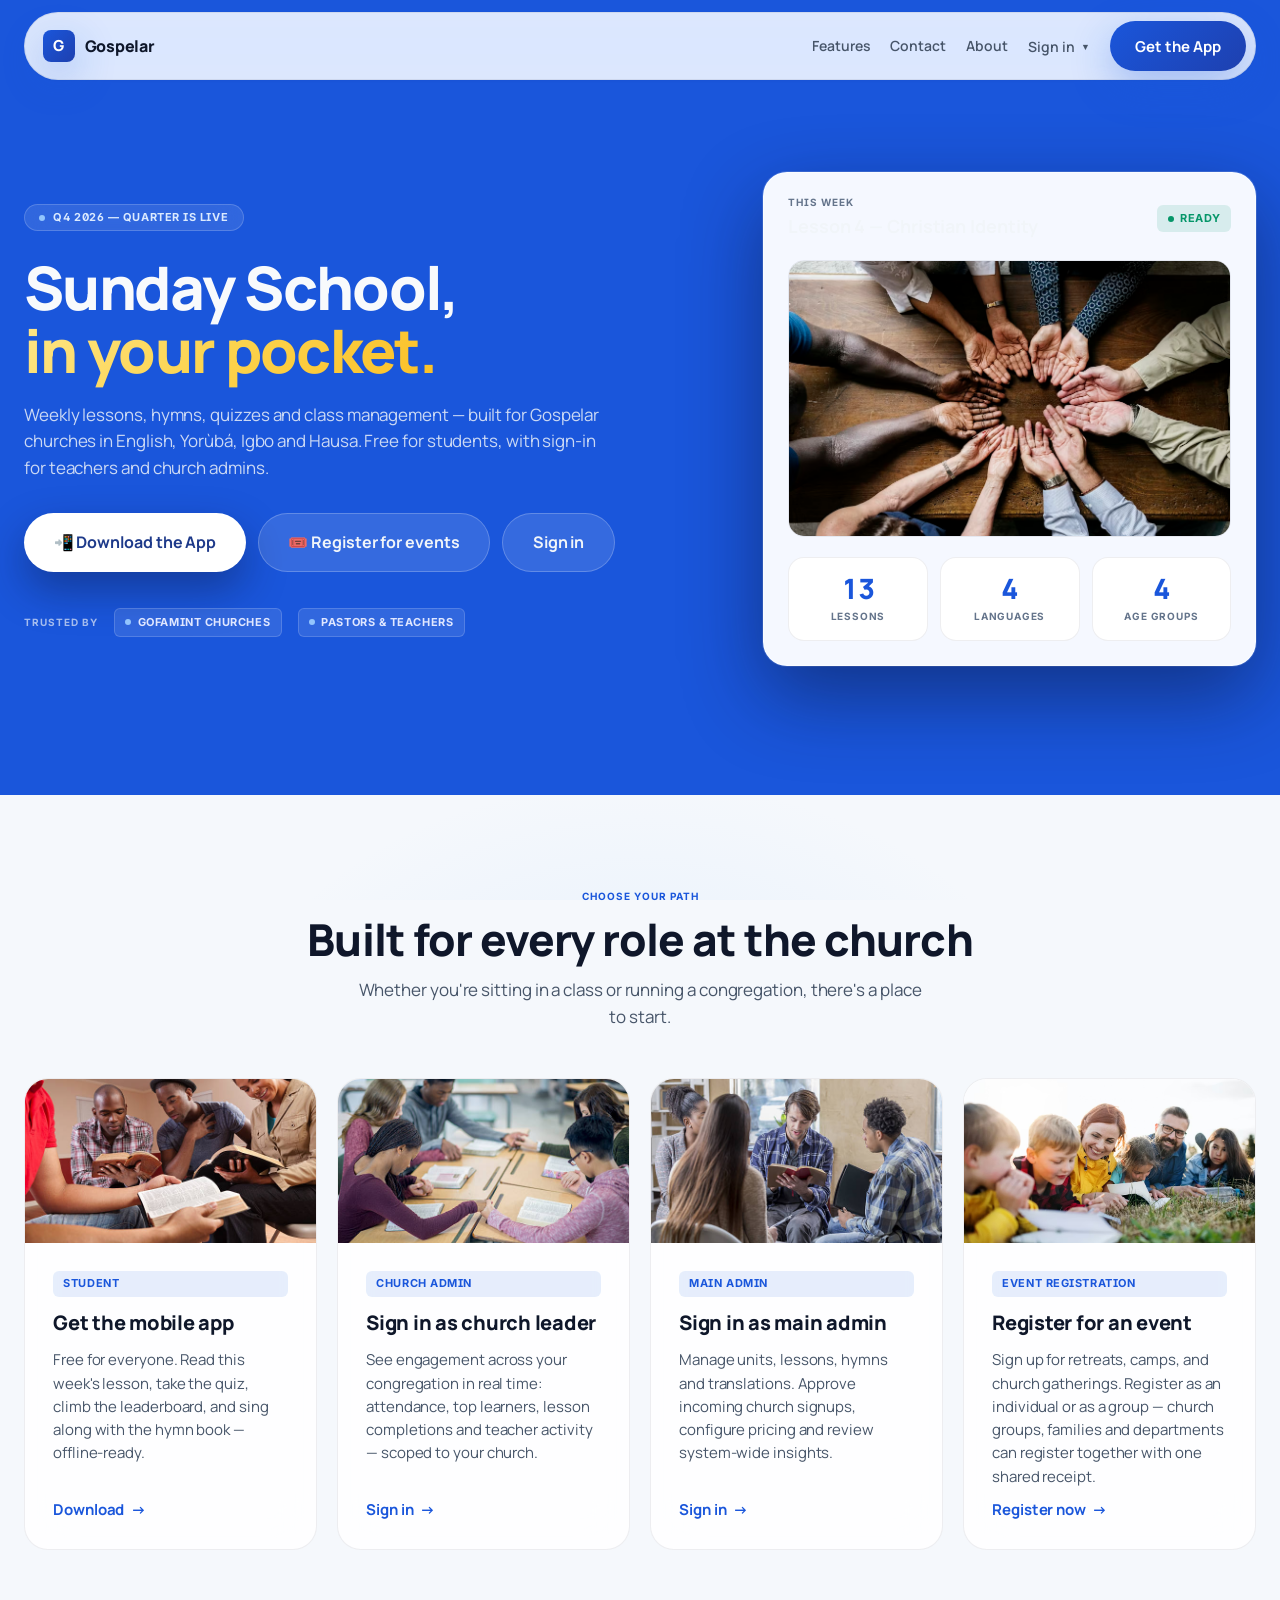
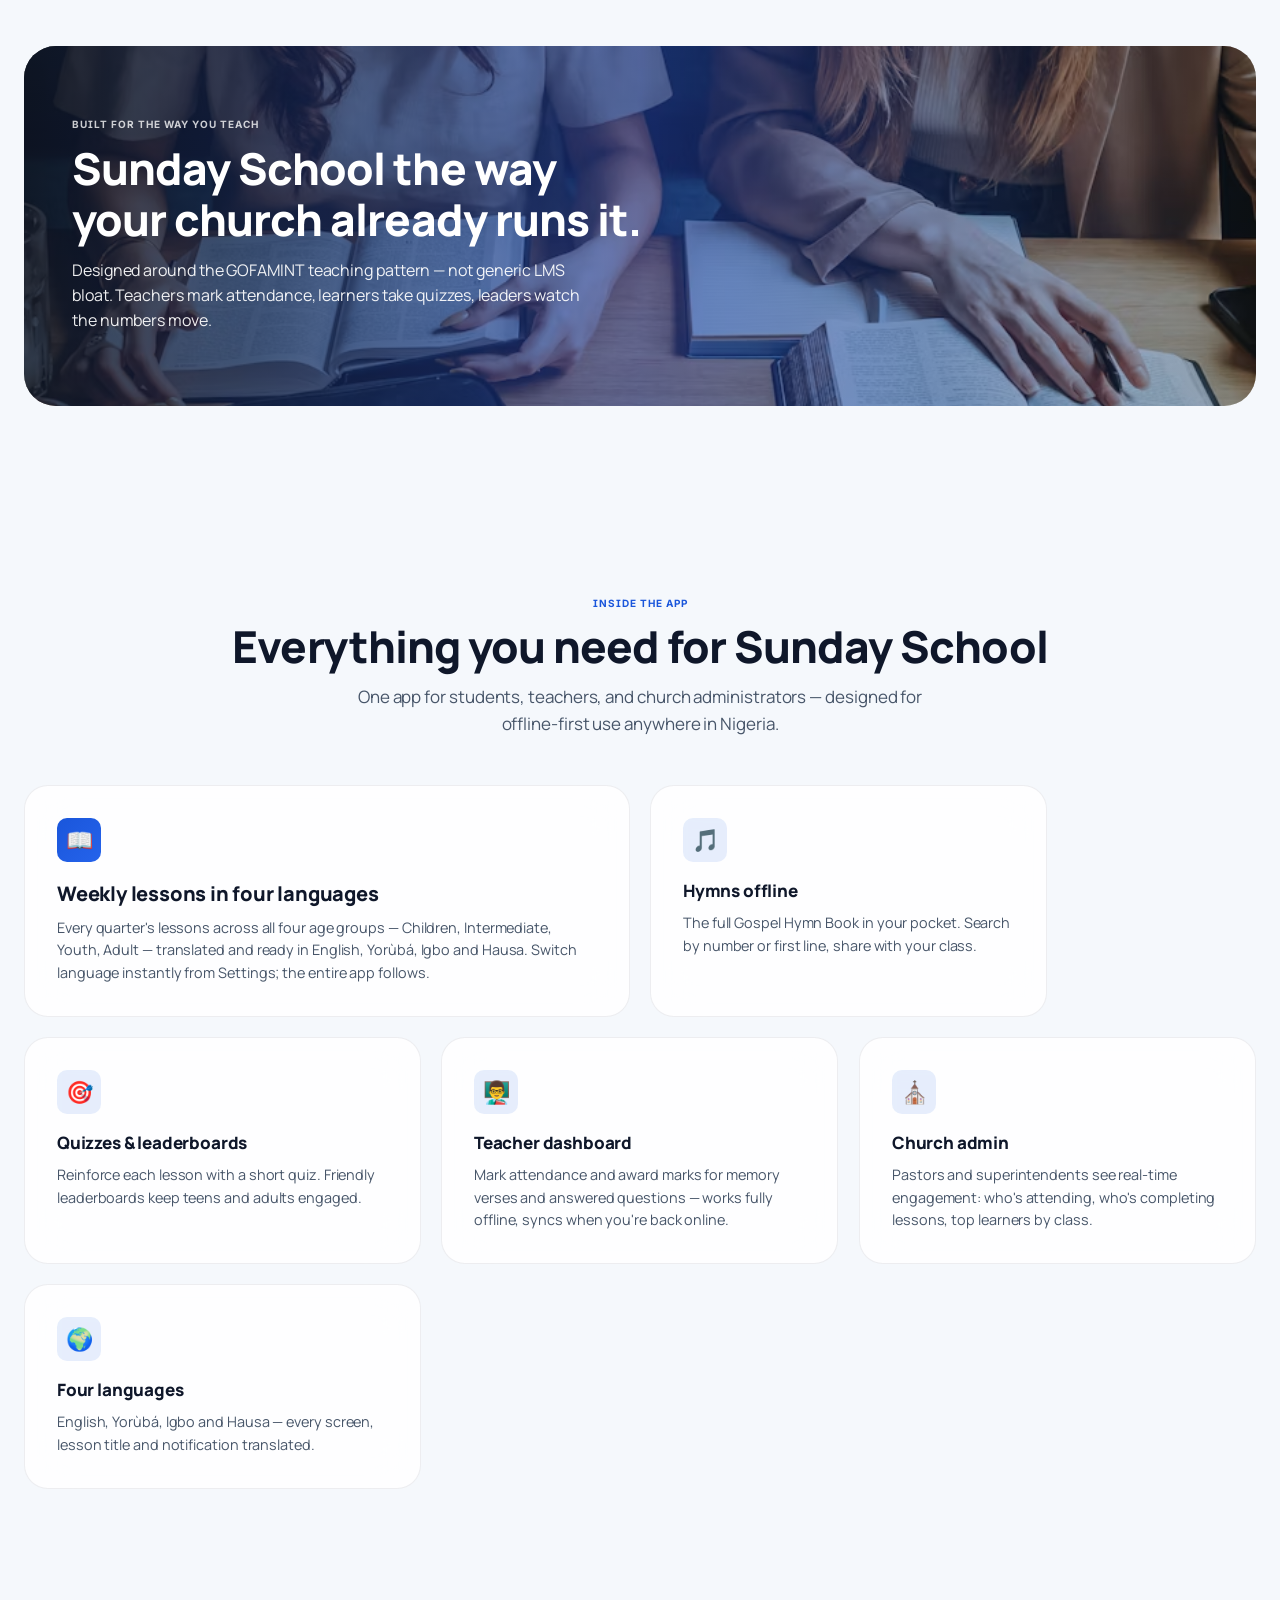
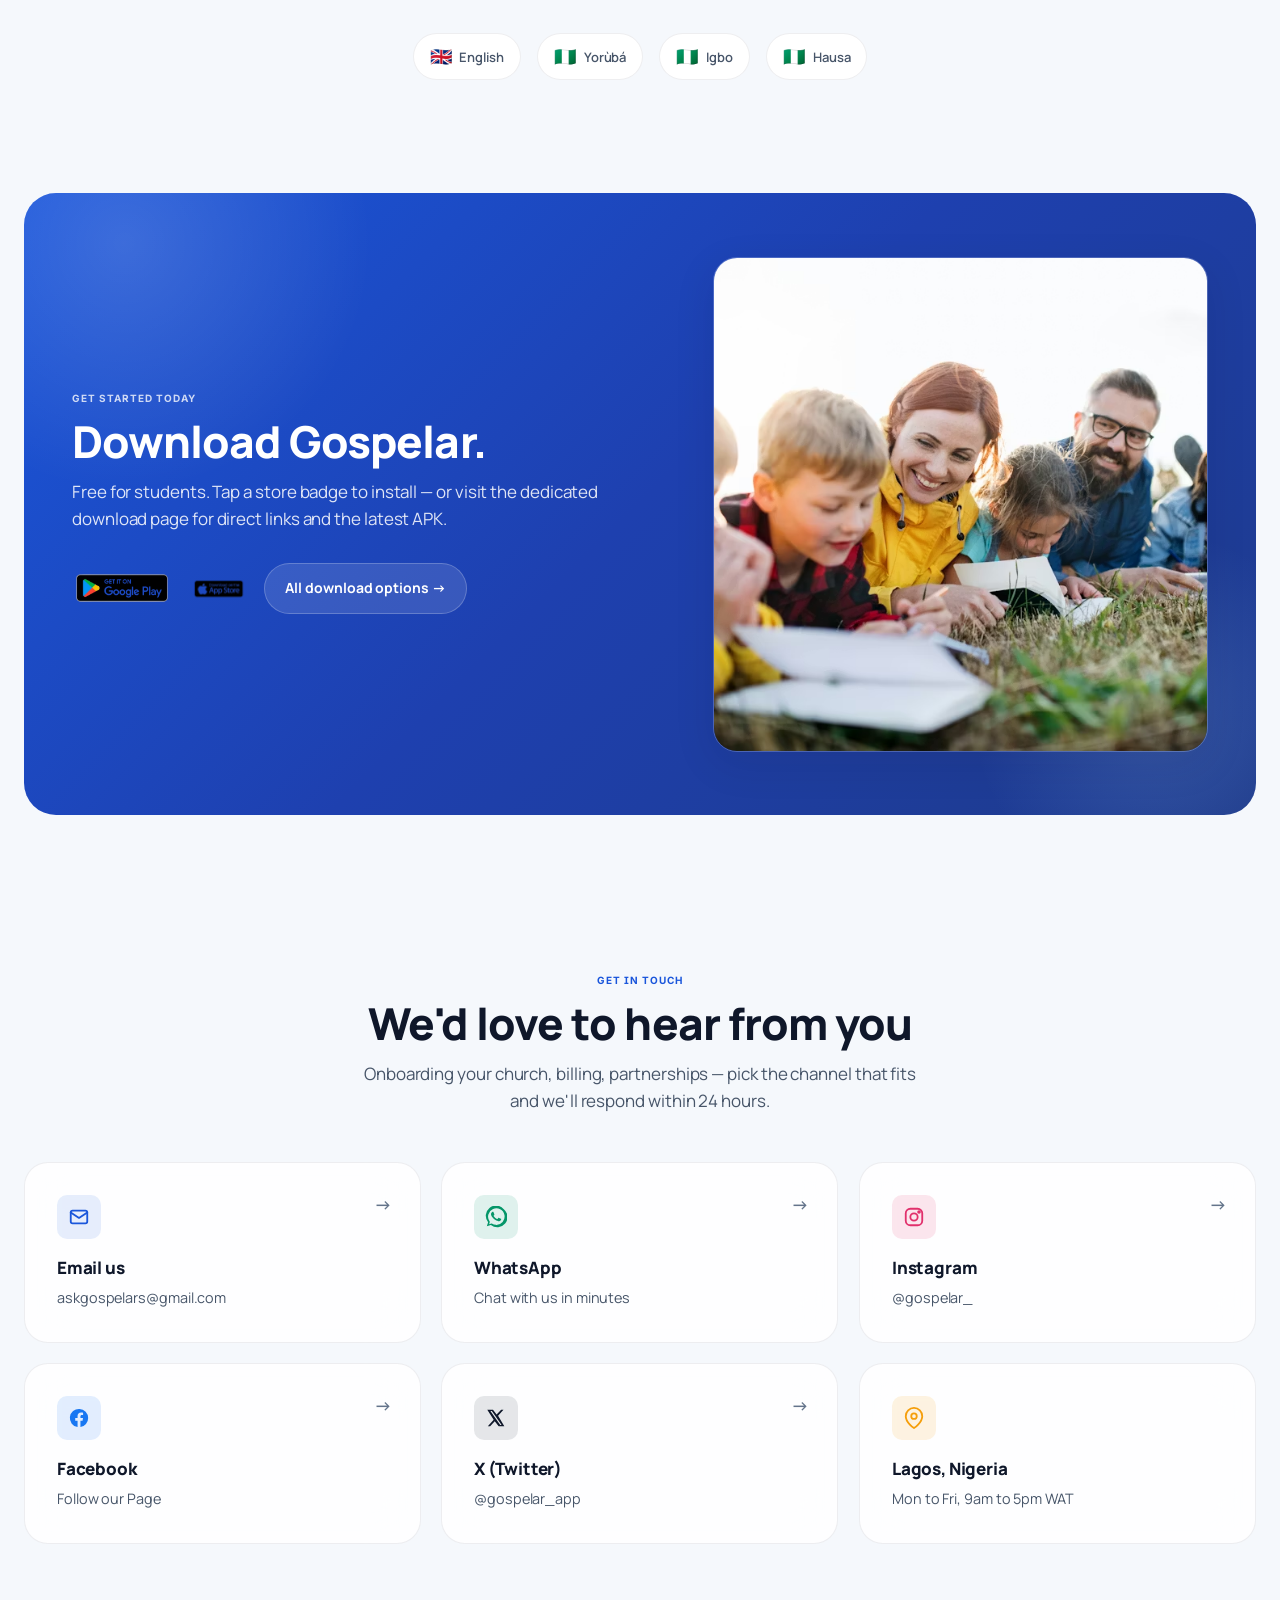
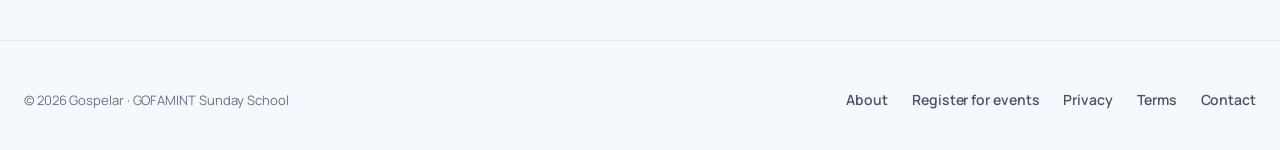
==== commit adbb5918: "Bleed hero blue under the floating nav pill Pulls the hero up with a negative top margin so the blue" ====
--- a/index.html
+++ b/index.html
@@ -323,7 +323,11 @@
    HERO — bento layout, deep-blue gradient with decorative layers
    ───────────────────────────────────────────────────────────────────────── */
 .hero {
-  padding: 5.5rem 0 8rem;
+  /* Pull the hero up under the floating glass nav pill so the page is
+     edge-to-edge blue from the very top — only the pill itself stays glass.
+     padding-top compensates so content still clears the nav. */
+  margin-top: -6.5rem;
+  padding: 11.5rem 0 8rem;
   position: relative;
   isolation: isolate;
   overflow: hidden;
@@ -670,7 +674,9 @@
   .nav-links > a:not(.btn) { display: none; }
   .signin-wrap { display: none; }
   .download-card { padding: 2.5rem 1.5rem; }
-  .hero { padding: 3rem 0 4rem; }
+  /* Keep the negative top margin so the blue still bleeds under the nav pill
+     on phones; bump padding-top to clear the pill with breathing room. */
+  .hero { padding: 9rem 0 4rem; }
   /* Contact bento: tighter 2-col on phones with reduced chunk to keep the
      section short and tap-friendly. Internal padding 1.25rem (was 2rem),
      icon 36px (was 44px), title/copy a tier smaller, decorative arrow
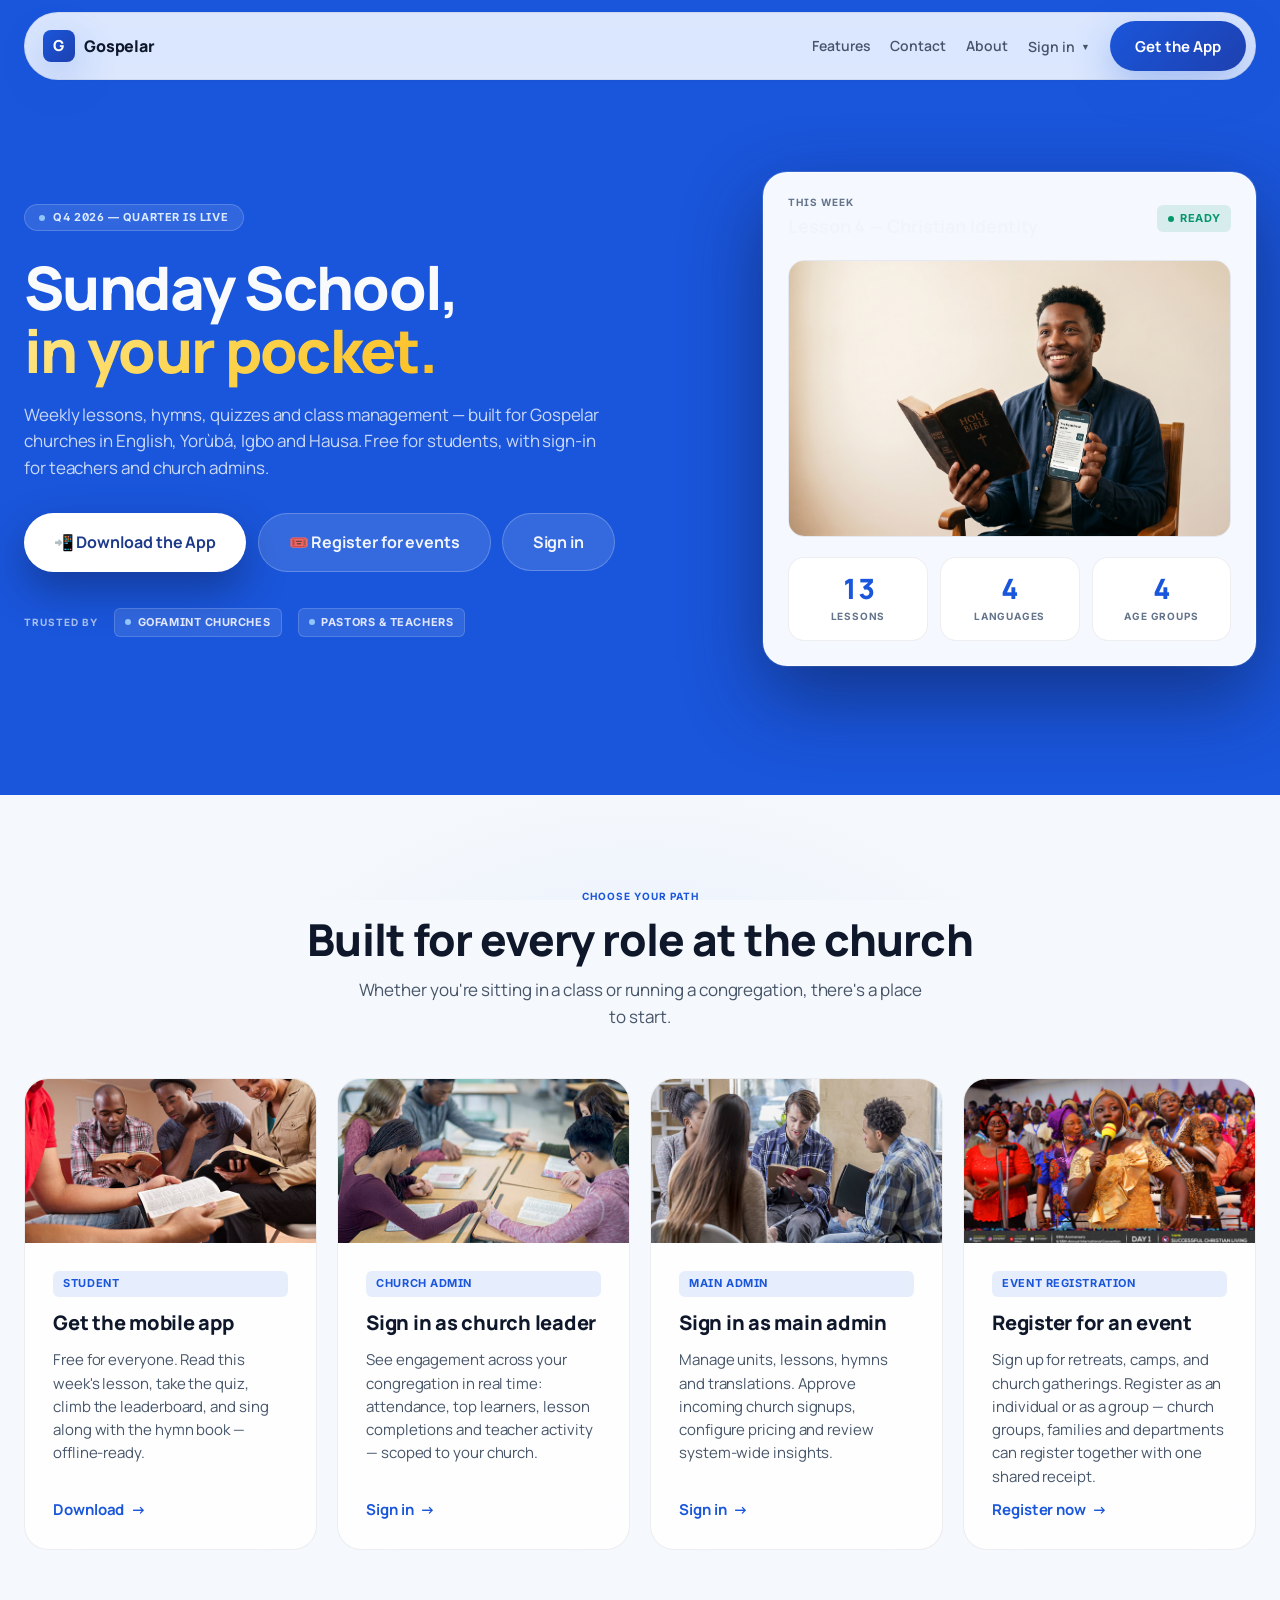
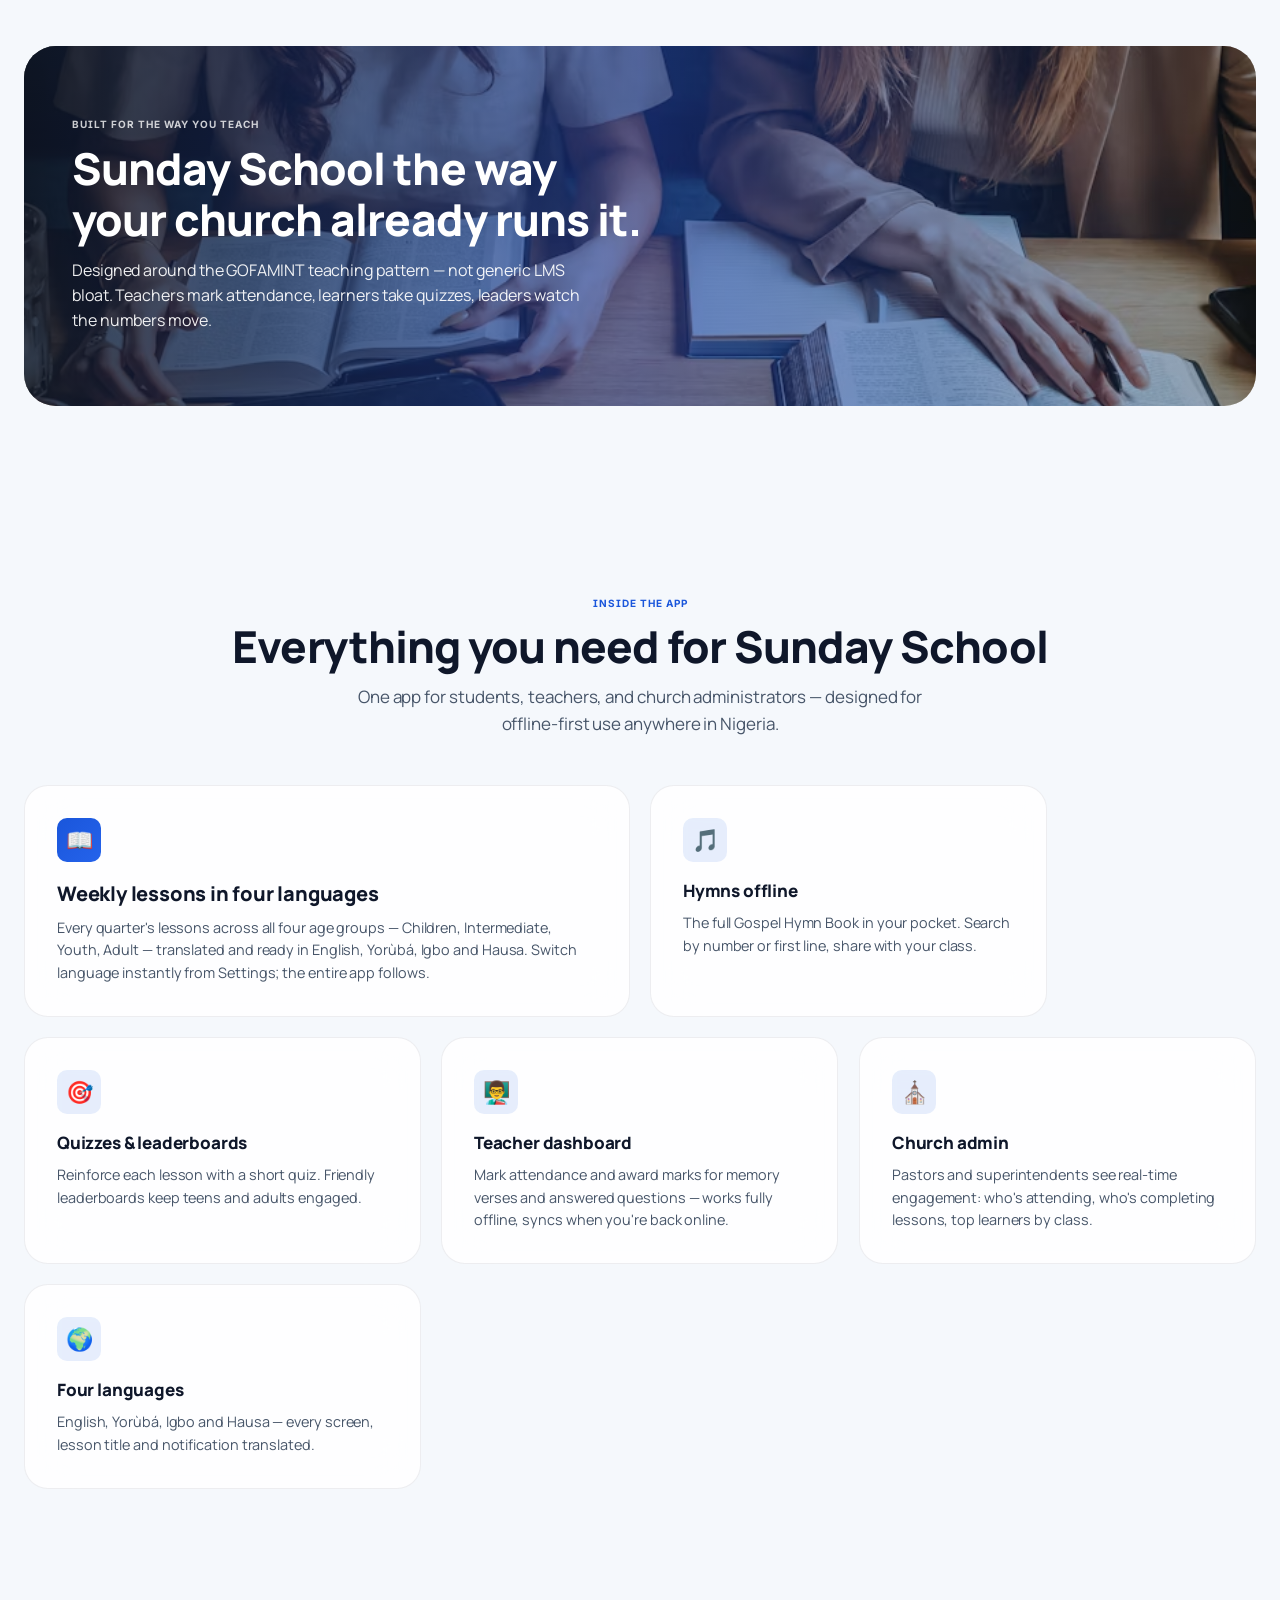
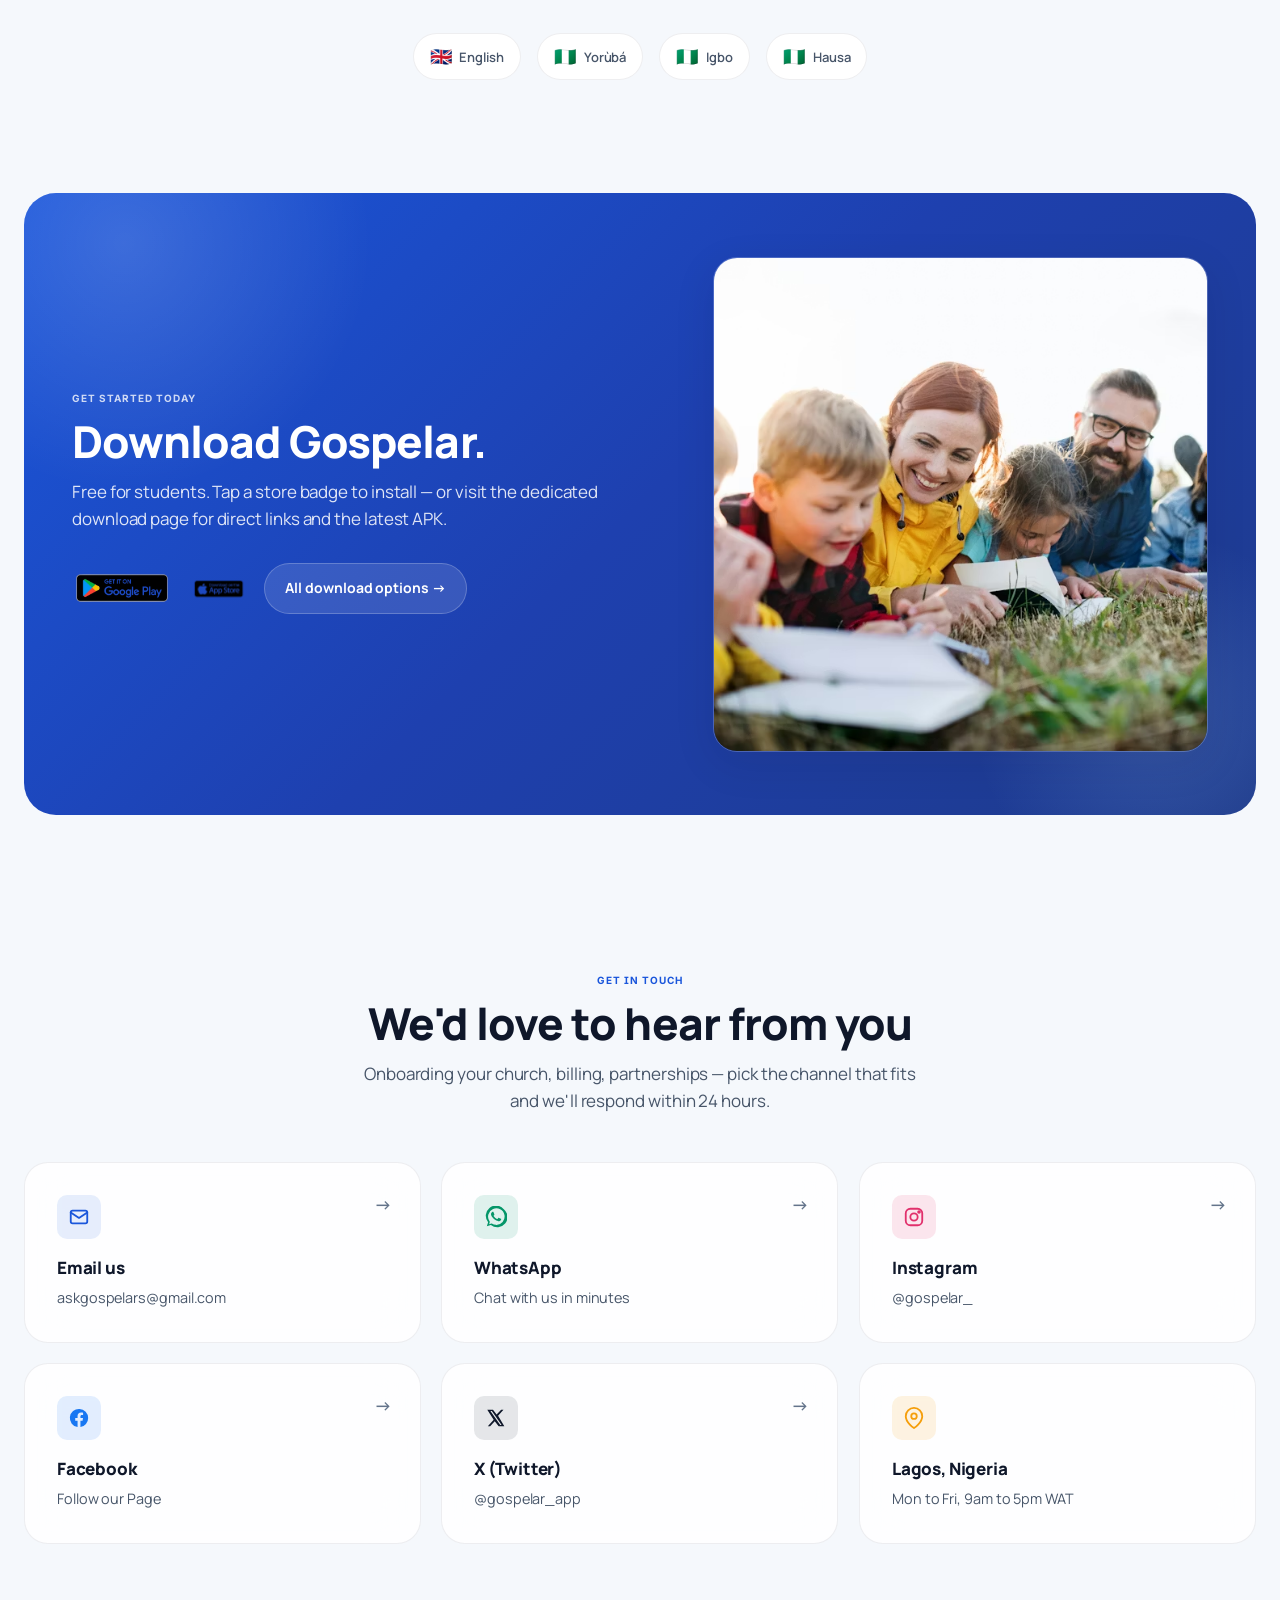
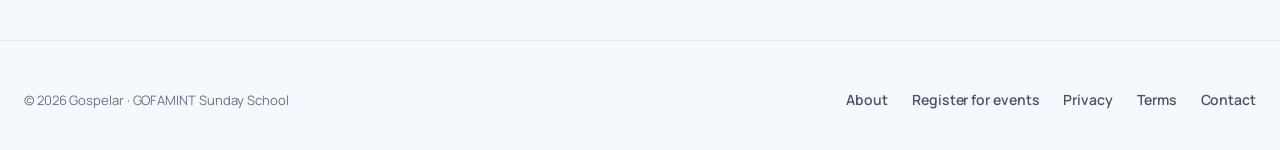
==== commit cd526bf7: "index: swap hero & event-registration card images - Hero bento now shows pocket1.png in place of the" ====
--- a/index.html
+++ b/index.html
@@ -808,7 +808,7 @@
         <span class="chip chip-success"><span class="chip-dot"></span>Ready</span>
       </div>
       <div class="feature-img">
-        <img src="/images/premium_photo-1723924908899-a3d51f2efd76.avif" alt="Gospelar Sunday School community" loading="eager">
+        <img src="/images/pocket1.png" alt="Gospelar Sunday School community" loading="eager">
       </div>
       <div class="stats-grid">
         <div class="stat-card">
@@ -877,7 +877,7 @@
 
       <a class="role-card" href="https://register.gospelar.com/" data-reveal style="--reveal-delay:.3s">
         <div class="role-img">
-          <img src="/images/premium_photo-1681843312436-dbeab174a4ea.avif" alt="Retreat attendees gathered for registration" loading="lazy">
+          <img src="/images/convention.jpg" alt="Convention attendees gathered for registration" loading="lazy">
         </div>
         <div class="role-body">
           <span class="chip chip-primary">Event registration</span>
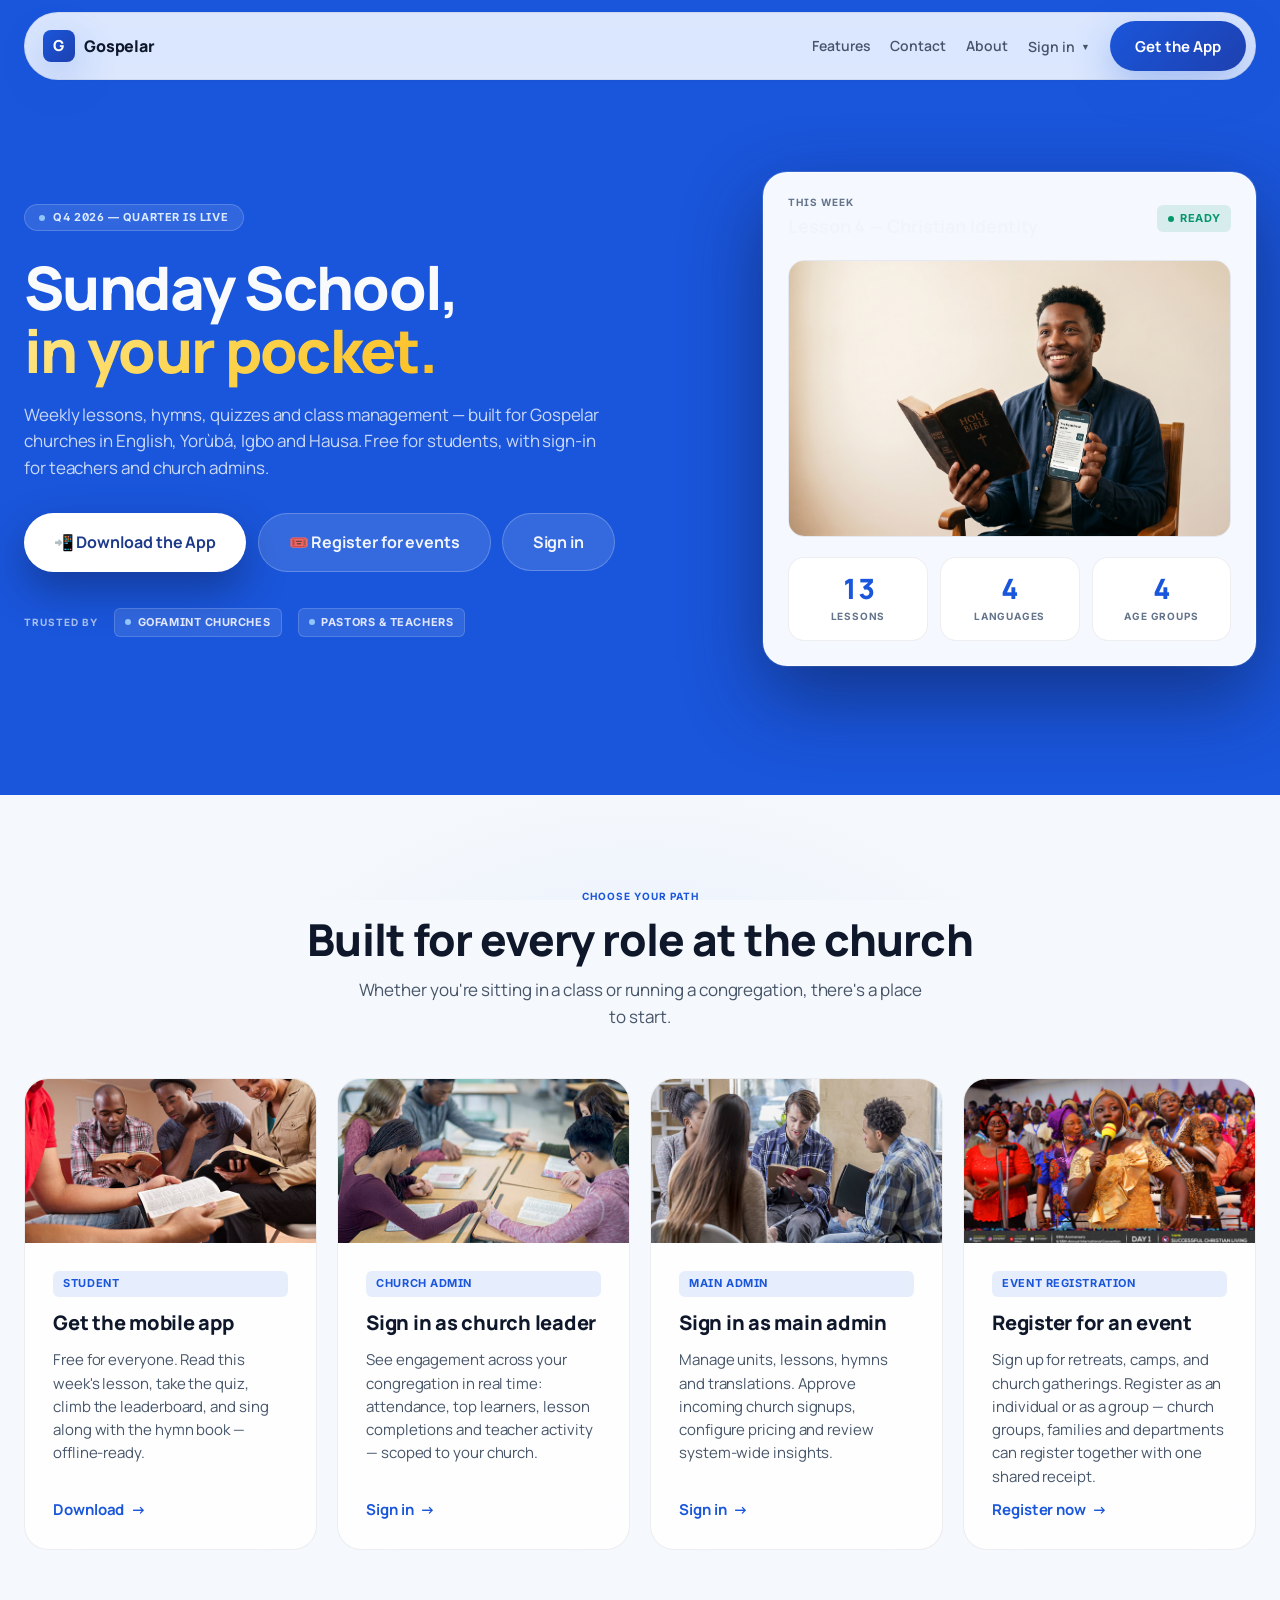
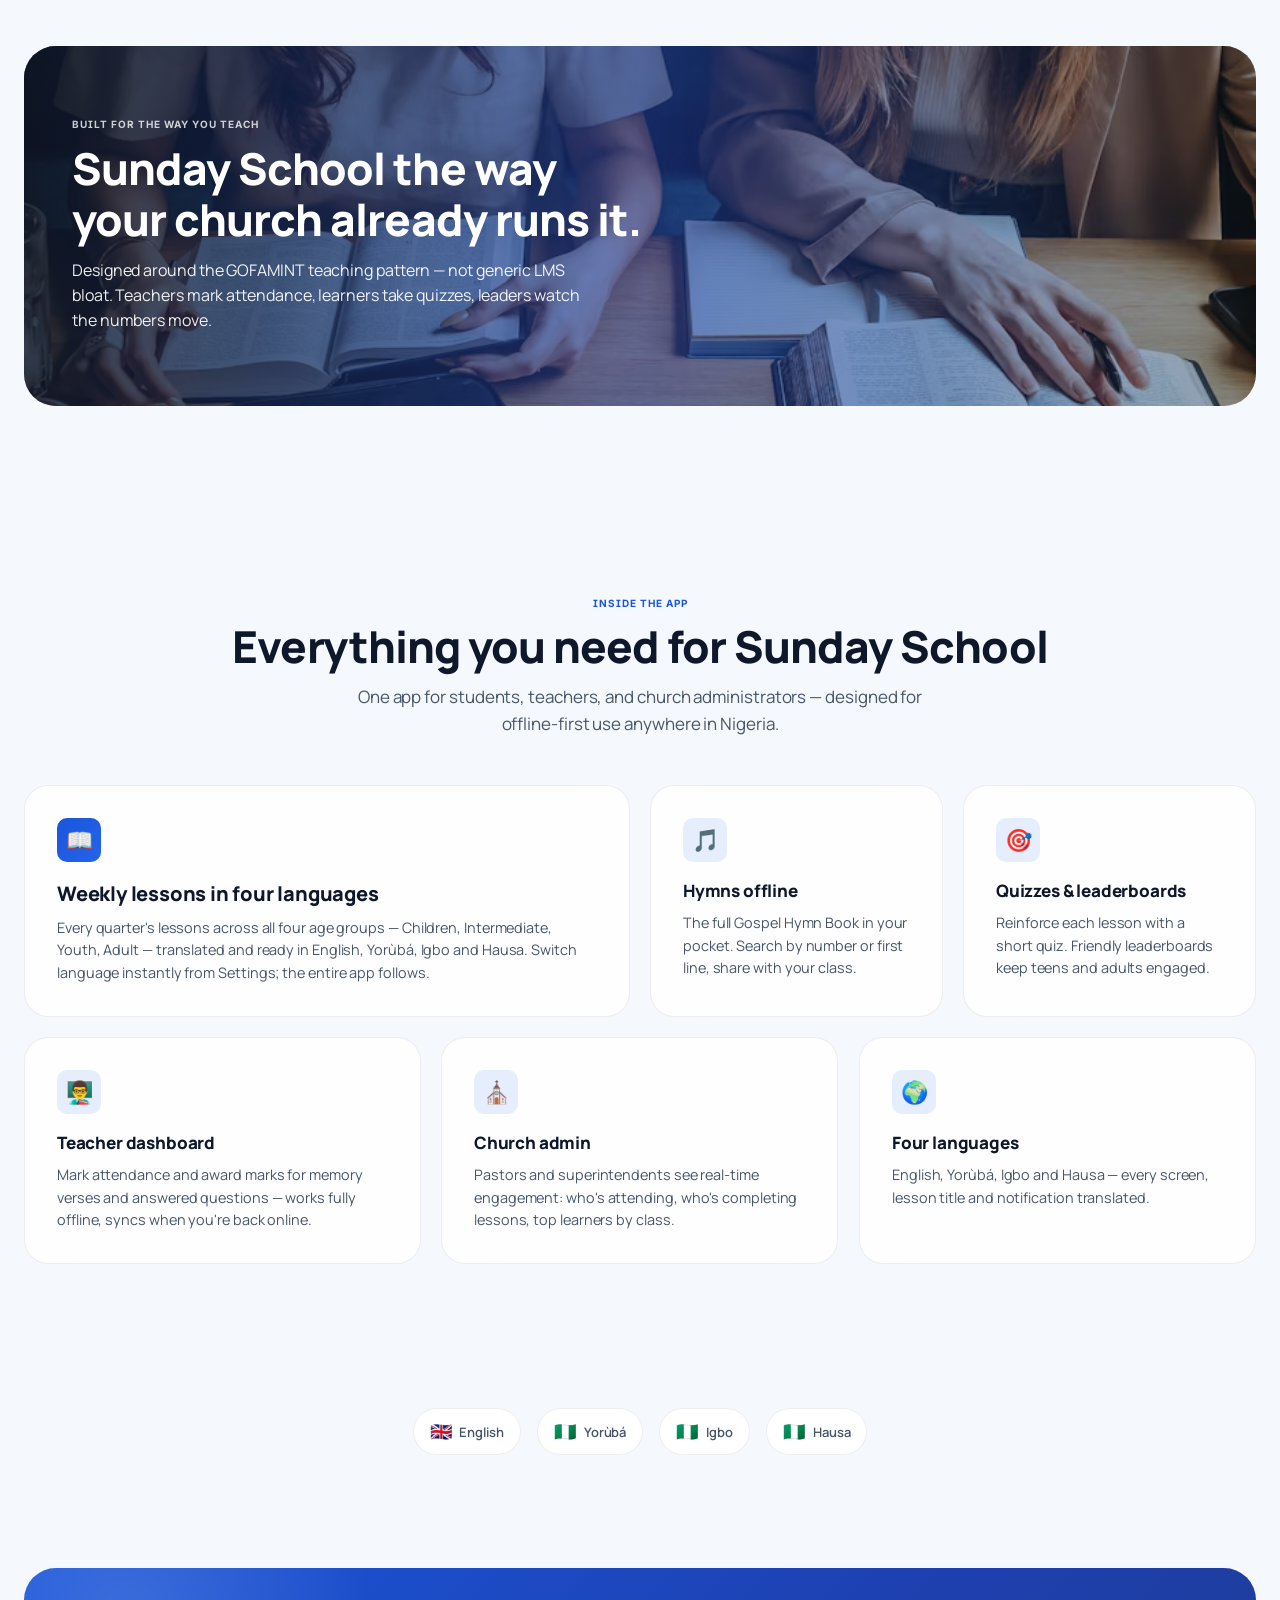
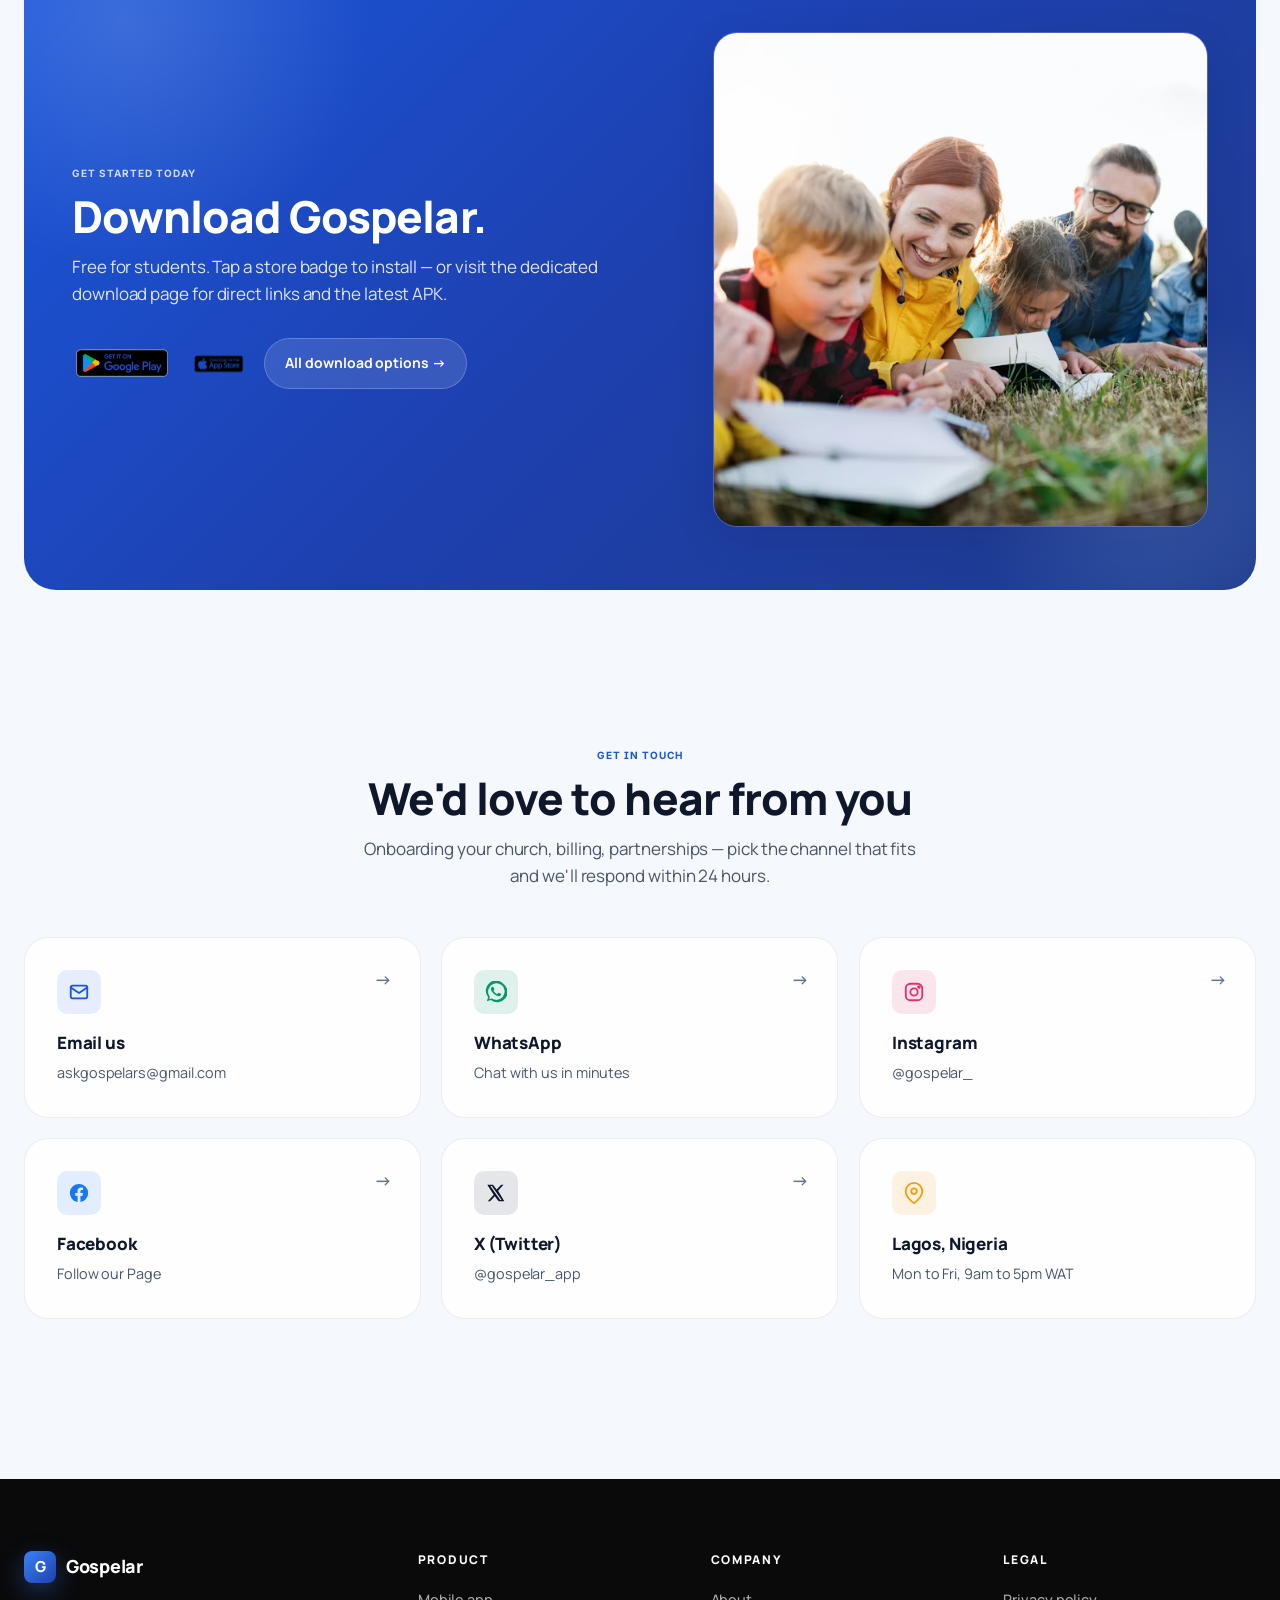
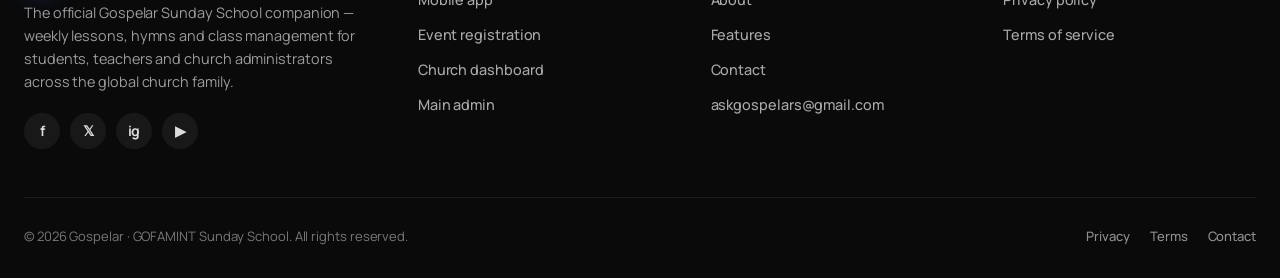
==== commit 1fb6ebb9: "index: black 4-col footer, balanced bento grid, kill hero float loop - Footer rebuilt: black backgro" ====
--- a/index.html
+++ b/index.html
@@ -503,7 +503,13 @@
 }
 .panel h3 { font-size: 1.0625rem; font-weight: 800; letter-spacing: -0.01em; margin-bottom: 0.5rem; }
 .panel p { color: var(--on-surface-variant); font-size: 0.9rem; line-height: 1.55; }
-.panel-half  { grid-column: span 4; }
+/* Bento layout (12-col grid, six panels total):
+   Row 1: panel-feature (6) + panel-half (3) + panel-half (3) = 12
+   Row 2: panel-third  (4) + panel-third (4) + panel-third (4) = 12
+   So the feature tile owns half the width, two skinny "side" panels
+   flank it, and the bottom row is a clean equal-thirds line — no
+   orphan cards on a partial row. */
+.panel-half  { grid-column: span 3; }
 .panel-third { grid-column: span 4; }
 .panel-feature {
   grid-column: span 6; padding: 2.5rem;
@@ -640,19 +646,96 @@
 }
 .lang-pill .flag { font-size: 1.125rem; }
 
-/* ── Footer ──────────────────────────────────────────────────────────── */
+/* ── Footer — black, 4-column ────────────────────────────────────────── */
 footer {
-  padding: 3rem 0 2.5rem;
-  border-top: 1px solid var(--ghost);
-}
-footer .container {
+  background: #0A0A0B;
+  color: rgba(255, 255, 255, 0.65);
+  padding: 4.5rem 0 2rem;
+  border-top: none;
+  margin-top: 4rem;
+}
+footer .container { display: block; }
+.footer-grid {
+  display: grid;
+  grid-template-columns: 1.4fr 1fr 1fr 1fr;
+  gap: 2.5rem;
+  padding-bottom: 3rem;
+  margin-bottom: 1.75rem;
+  border-bottom: 1px solid rgba(255, 255, 255, 0.08);
+}
+.footer-brand .brand {
+  color: #FFFFFF;
+  font-size: 1.125rem;
+}
+.footer-brand .brand:hover { color: #FFFFFF; }
+.footer-brand .brand-mark {
+  background: linear-gradient(135deg, #3B82F6, #1E40AF);
+  color: #FFFFFF;
+  box-shadow: 0 8px 24px rgba(59, 130, 246, 0.35);
+}
+.footer-brand p {
+  margin-top: 1.125rem;
+  max-width: 26rem;
+  color: rgba(255, 255, 255, 0.6);
+  font-size: 0.9rem;
+  line-height: 1.6;
+}
+.footer-social {
+  display: flex; gap: 0.625rem; margin-top: 1.25rem;
+}
+.footer-social a {
+  width: 36px; height: 36px;
+  border-radius: 999px;
+  display: grid; place-items: center;
+  background: rgba(255, 255, 255, 0.06);
+  color: rgba(255, 255, 255, 0.85);
+  font-size: 14px; font-weight: 700;
+  transition: background .15s ease, color .15s ease, transform .15s ease;
+}
+.footer-social a:hover {
+  background: rgba(255, 255, 255, 0.14);
+  color: #FFFFFF;
+  transform: translateY(-1px);
+}
+.footer-col h4 {
+  color: #FFFFFF;
+  font-size: 0.75rem;
+  font-weight: 800;
+  letter-spacing: 0.14em;
+  text-transform: uppercase;
+  margin: 0 0 1.125rem;
+}
+.footer-col ul { list-style: none; padding: 0; margin: 0; display: grid; gap: 0.625rem; }
+.footer-col a {
+  color: rgba(255, 255, 255, 0.65);
+  font-size: 0.9rem;
+  font-weight: 500;
+  transition: color .15s ease;
+}
+.footer-col a:hover { color: #FFFFFF; }
+.footer-bottom {
   display: flex; justify-content: space-between; align-items: center;
-  flex-wrap: wrap; gap: 1rem;
-}
-footer .links { display: flex; gap: 1.5rem; flex-wrap: wrap; }
-footer .links a { color: var(--on-surface-variant); font-weight: 600; font-size: 0.875rem; }
-footer .links a:hover { color: var(--on-surface); }
-footer .copy { color: var(--on-surface-muted); font-size: 0.8125rem; }
+  flex-wrap: wrap; gap: 0.875rem;
+  color: rgba(255, 255, 255, 0.45);
+  font-size: 0.8125rem;
+}
+.footer-bottom .links { display: flex; gap: 1.25rem; flex-wrap: wrap; }
+.footer-bottom .links a {
+  color: rgba(255, 255, 255, 0.55);
+  font-weight: 500;
+  font-size: 0.8125rem;
+  transition: color .15s ease;
+}
+.footer-bottom .links a:hover { color: #FFFFFF; }
+@media (max-width: 800px) {
+  .footer-grid { grid-template-columns: 1fr 1fr; gap: 2rem; }
+  .footer-brand { grid-column: span 2; }
+}
+@media (max-width: 480px) {
+  .footer-grid { grid-template-columns: 1fr; }
+  .footer-brand { grid-column: span 1; }
+  footer { padding: 3rem 0 1.5rem; }
+}
 
 /* ─────────────────────────────────────────────────────────────────────────
    RESPONSIVE
@@ -710,11 +793,9 @@
   }
   [data-reveal].is-visible { opacity: 1; transform: translateY(0); }
 
-  @keyframes floatY {
-    0%, 100% { transform: translateY(0); }
-    50%      { transform: translateY(-8px); }
-  }
-  .hero-bento { animation: floatY 7s ease-in-out infinite; }
+  /* Hero-bento used to float on a 7s loop (floatY keyframes). Disabled
+     so the card sits still — the constant motion was distracting and
+     read as a "rotation" to viewers. */
 
   @keyframes pulseDot {
     0%, 100% { box-shadow: 0 0 0 0 rgba(26,86,219,0.50); }
@@ -1066,13 +1147,57 @@
      ══════════════════════════════════════════════════════════════════════ -->
 <footer>
   <div class="container">
-    <div class="copy">© 2026 Gospelar · GOFAMINT Sunday School</div>
-    <div class="links">
-      <a href="/about">About</a>
-      <a href="https://register.gospelar.com/">Register for events</a>
-      <a href="/privacy">Privacy</a>
-      <a href="/terms">Terms</a>
-      <a href="mailto:askgospelars@gmail.com">Contact</a>
+    <div class="footer-grid">
+      <div class="footer-brand">
+        <a href="/" class="brand">
+          <span class="brand-mark">G</span>
+          <span>Gospelar</span>
+        </a>
+        <p>The official Gospelar Sunday School companion — weekly lessons, hymns and class management for students, teachers and church administrators across the global church family.</p>
+        <div class="footer-social">
+          <a href="https://facebook.com/gospelar" aria-label="Facebook" target="_blank" rel="noopener">f</a>
+          <a href="https://twitter.com/gospelar" aria-label="X (Twitter)" target="_blank" rel="noopener">𝕏</a>
+          <a href="https://instagram.com/gospelar" aria-label="Instagram" target="_blank" rel="noopener">ig</a>
+          <a href="https://youtube.com/@gospelar" aria-label="YouTube" target="_blank" rel="noopener">▶</a>
+        </div>
+      </div>
+
+      <div class="footer-col">
+        <h4>Product</h4>
+        <ul>
+          <li><a href="/app">Mobile app</a></li>
+          <li><a href="https://register.gospelar.com/">Event registration</a></li>
+          <li><a href="https://church.gospelar.com">Church dashboard</a></li>
+          <li><a href="https://admin.gospelar.com">Main admin</a></li>
+        </ul>
+      </div>
+
+      <div class="footer-col">
+        <h4>Company</h4>
+        <ul>
+          <li><a href="/about">About</a></li>
+          <li><a href="#features">Features</a></li>
+          <li><a href="#contact">Contact</a></li>
+          <li><a href="mailto:askgospelars@gmail.com">askgospelars@gmail.com</a></li>
+        </ul>
+      </div>
+
+      <div class="footer-col">
+        <h4>Legal</h4>
+        <ul>
+          <li><a href="/privacy">Privacy policy</a></li>
+          <li><a href="/terms">Terms of service</a></li>
+        </ul>
+      </div>
+    </div>
+
+    <div class="footer-bottom">
+      <div class="copy">© 2026 Gospelar · GOFAMINT Sunday School. All rights reserved.</div>
+      <div class="links">
+        <a href="/privacy">Privacy</a>
+        <a href="/terms">Terms</a>
+        <a href="mailto:askgospelars@gmail.com">Contact</a>
+      </div>
     </div>
   </div>
 </footer>
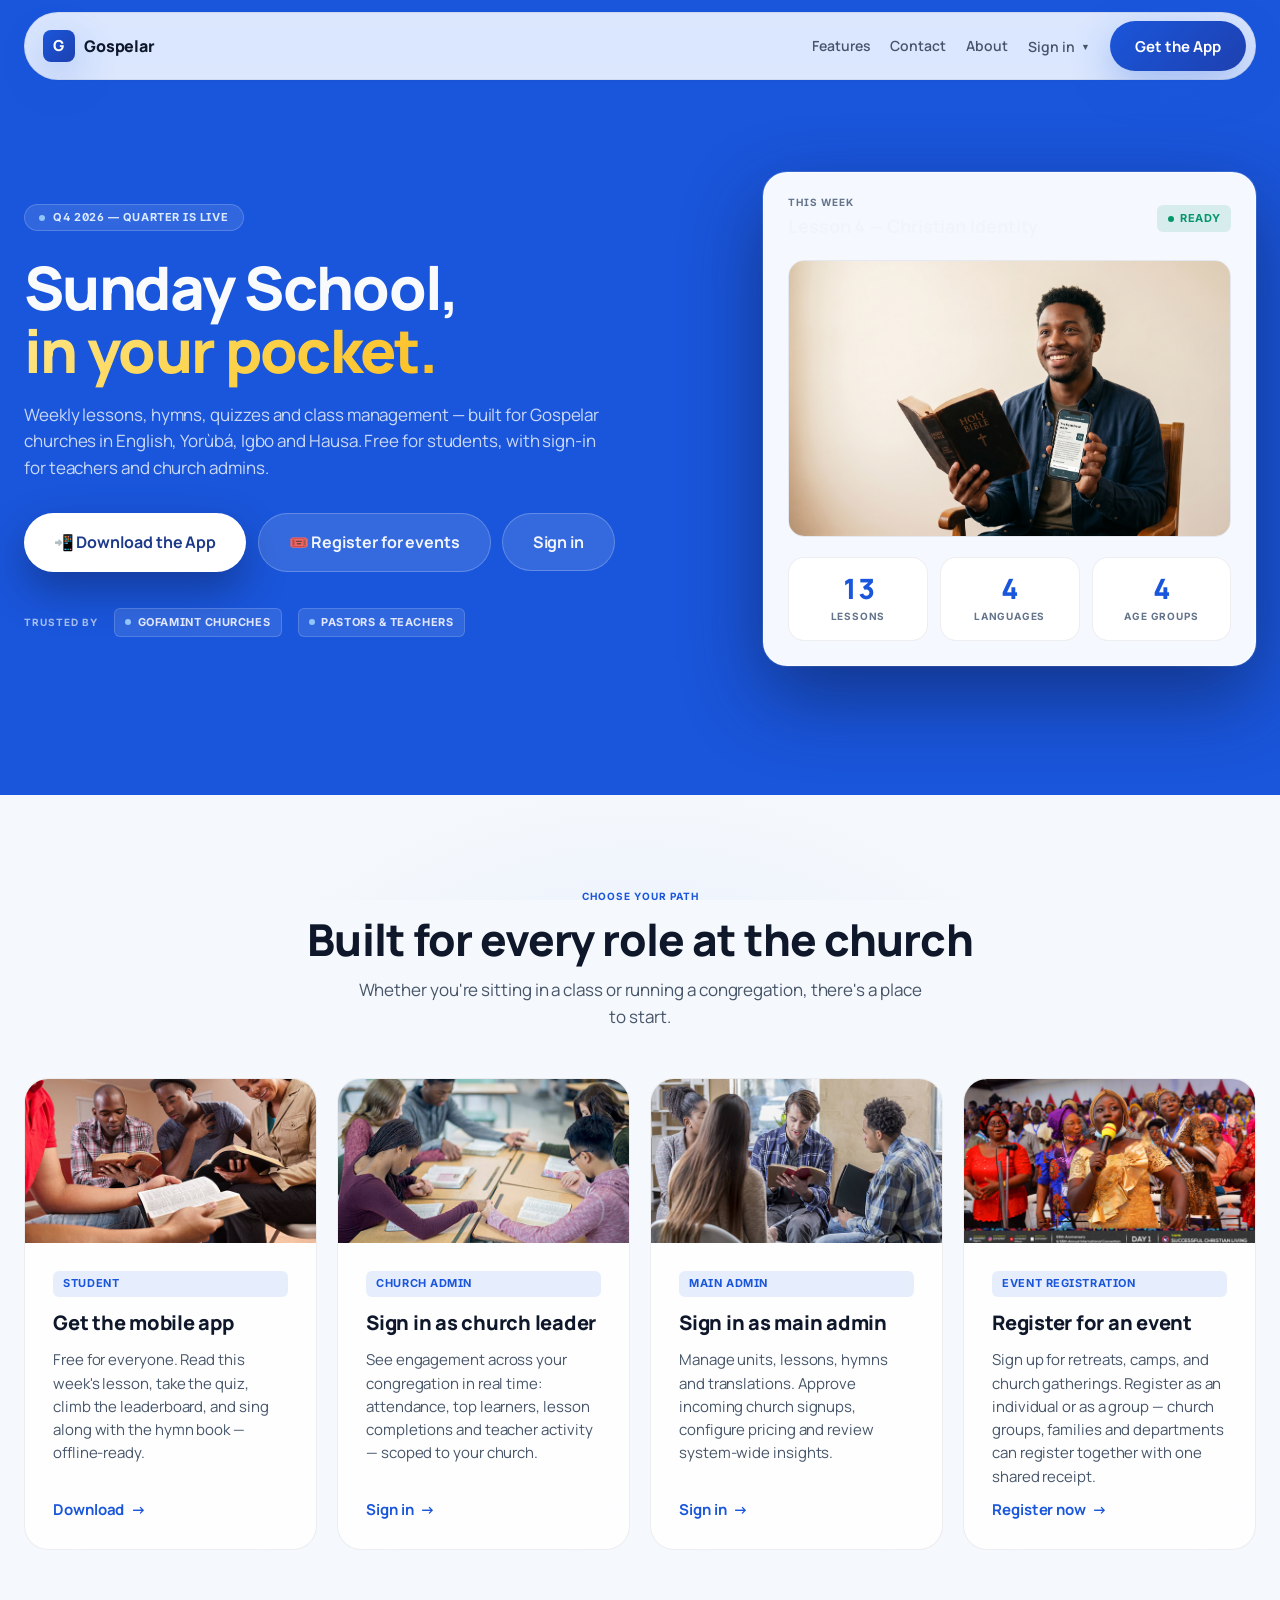
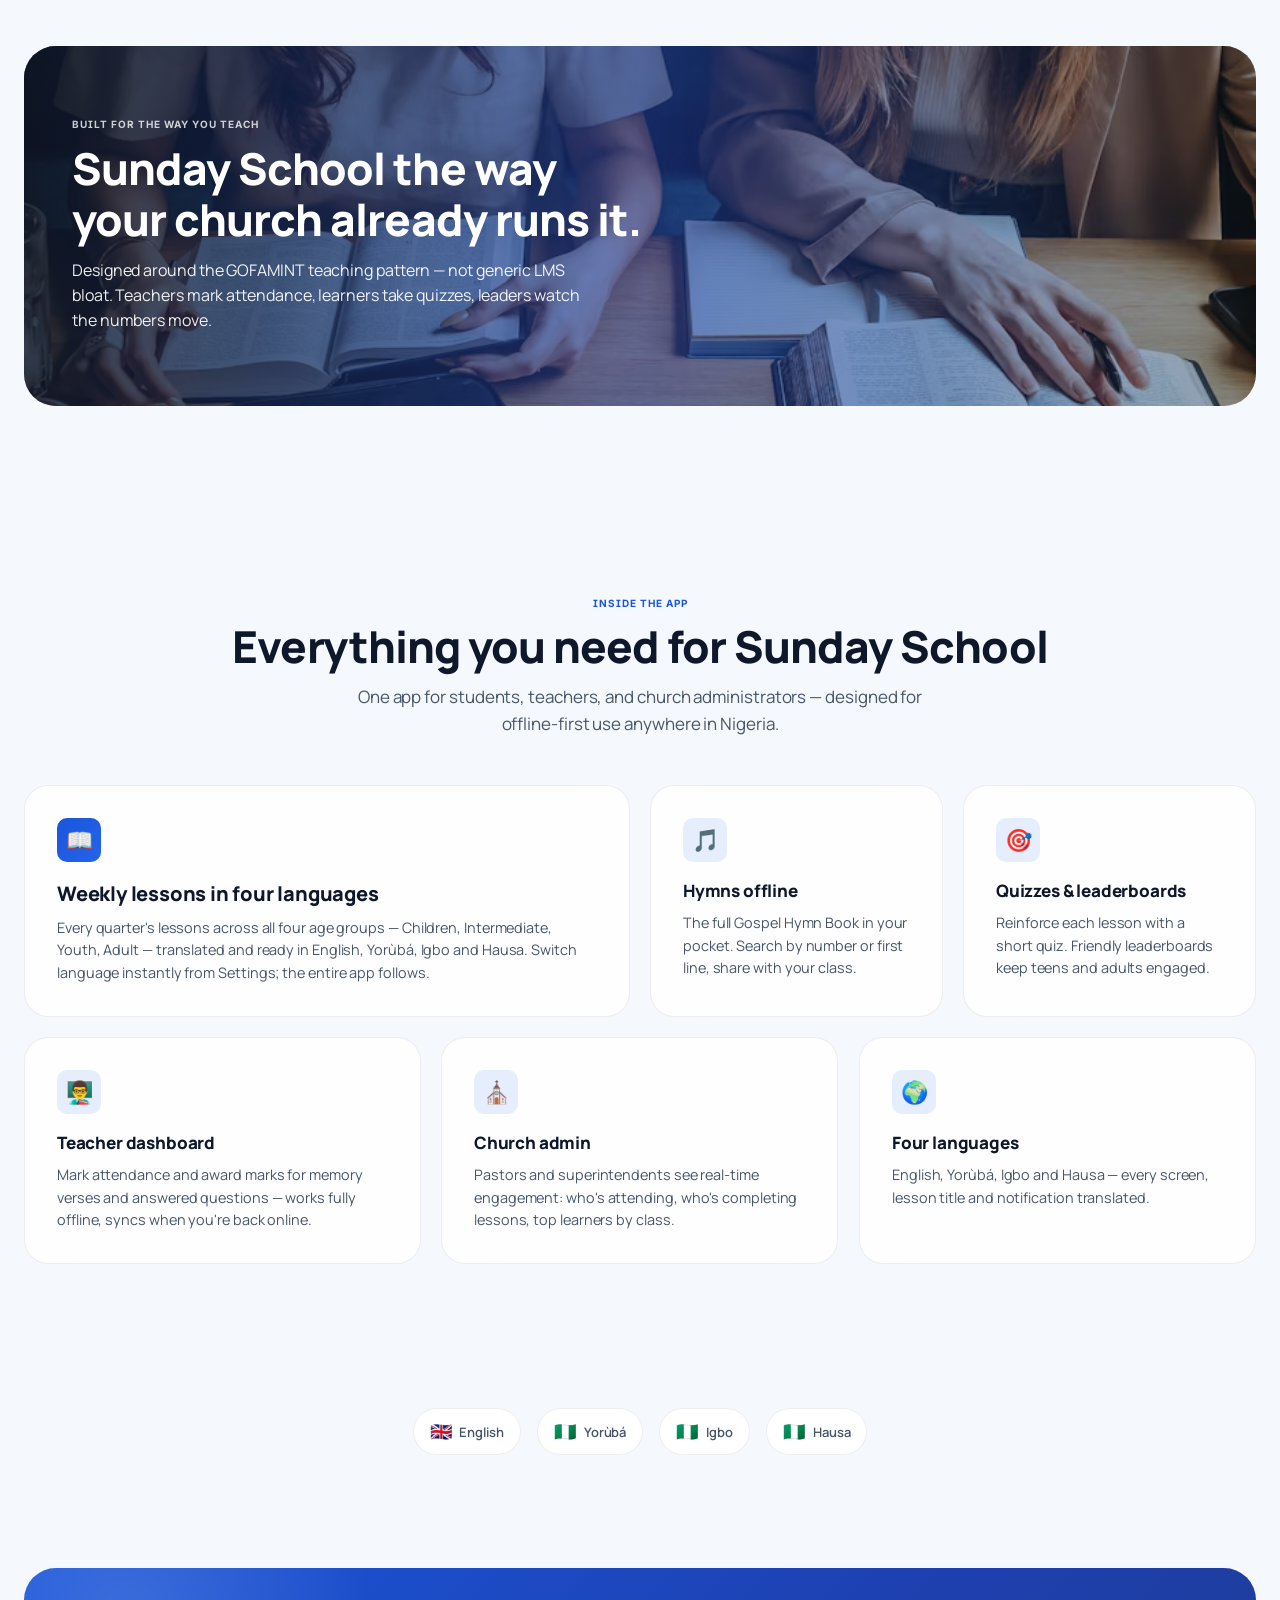
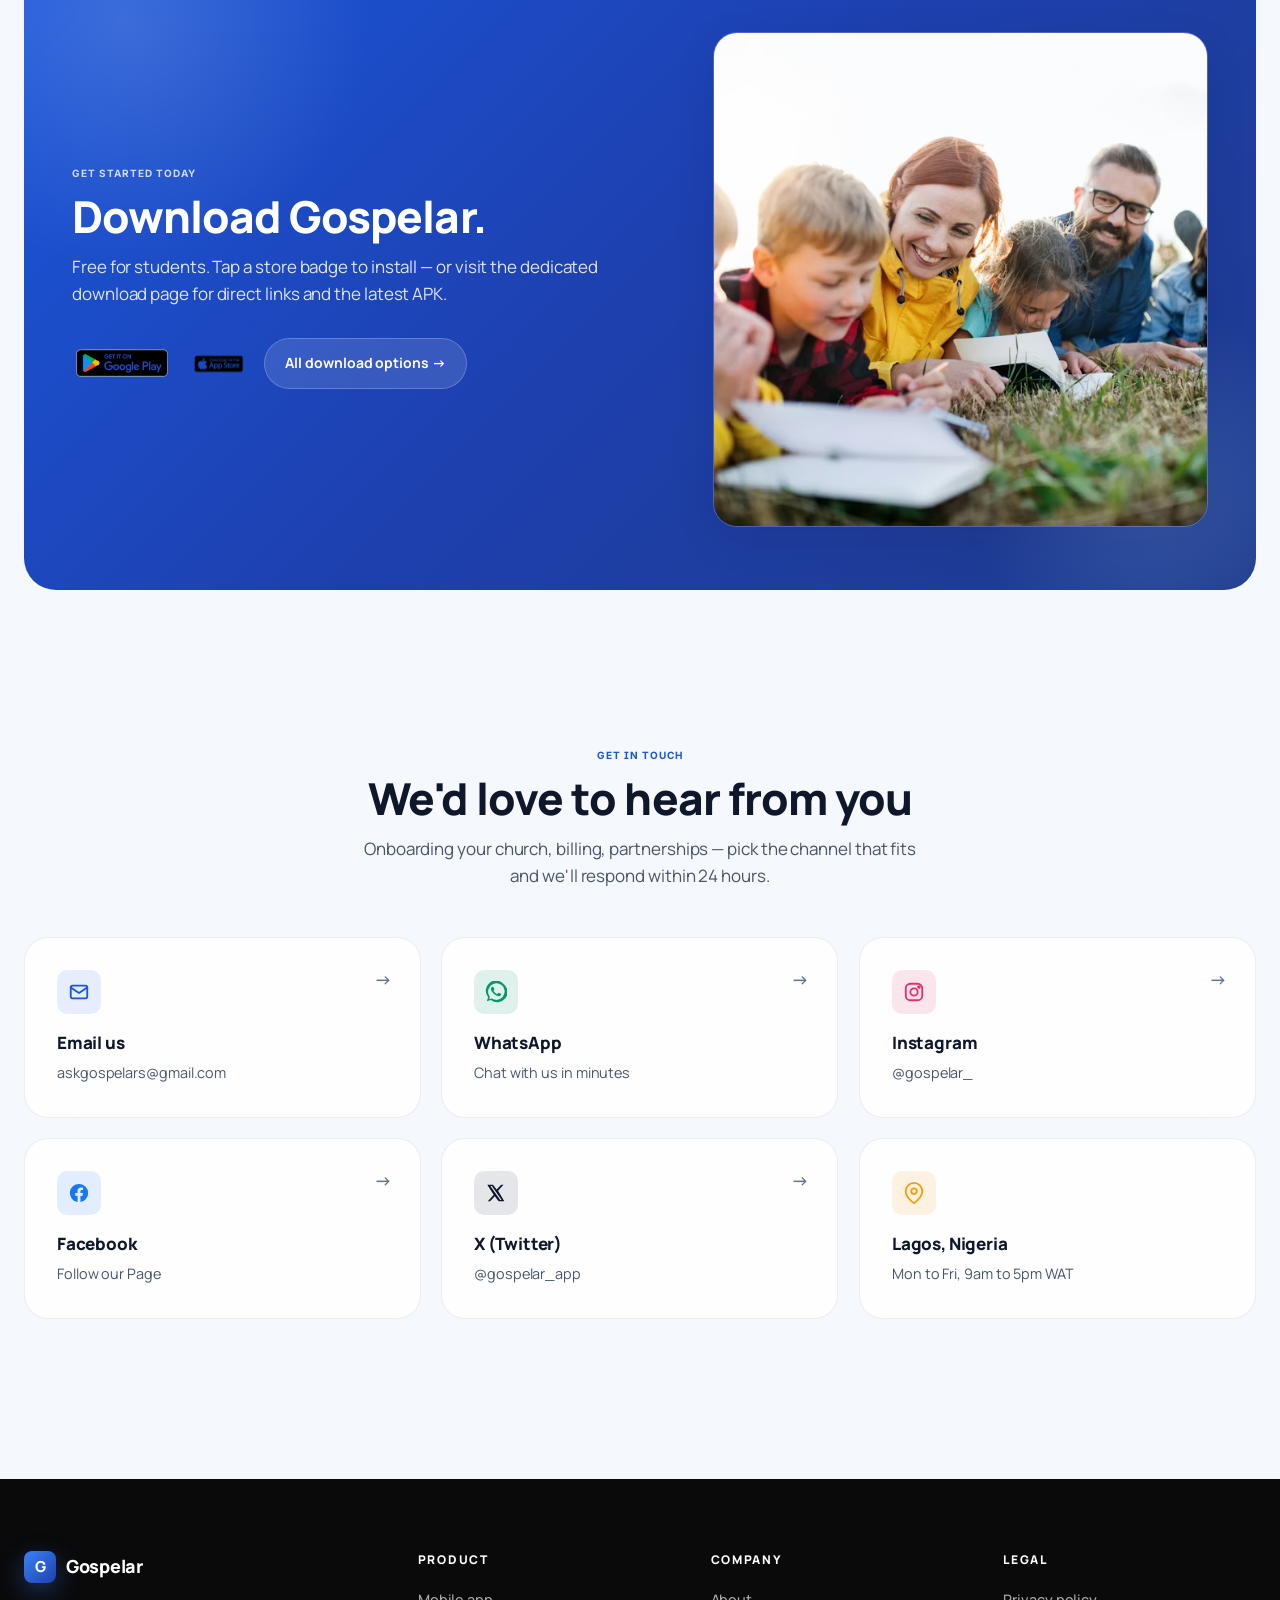
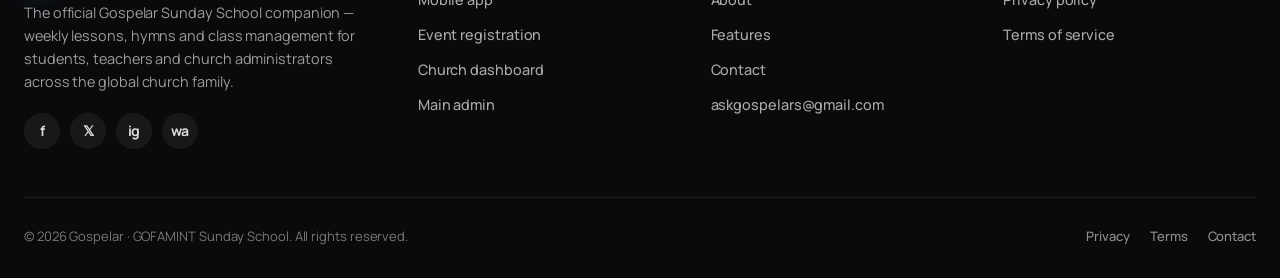
==== commit 138e850a: "index: footer social links point at the real Gospelar accounts Facebook, X and Instagram now match t" ====
--- a/index.html
+++ b/index.html
@@ -1155,10 +1155,10 @@
         </a>
         <p>The official Gospelar Sunday School companion — weekly lessons, hymns and class management for students, teachers and church administrators across the global church family.</p>
         <div class="footer-social">
-          <a href="https://facebook.com/gospelar" aria-label="Facebook" target="_blank" rel="noopener">f</a>
-          <a href="https://twitter.com/gospelar" aria-label="X (Twitter)" target="_blank" rel="noopener">𝕏</a>
-          <a href="https://instagram.com/gospelar" aria-label="Instagram" target="_blank" rel="noopener">ig</a>
-          <a href="https://youtube.com/@gospelar" aria-label="YouTube" target="_blank" rel="noopener">▶</a>
+          <a href="https://www.facebook.com/share/1AEUUBRjdc/?mibextid=wwXIfr" aria-label="Facebook" target="_blank" rel="noopener">f</a>
+          <a href="https://x.com/gospelar_app?s=21" aria-label="X (Twitter)" target="_blank" rel="noopener">𝕏</a>
+          <a href="https://www.instagram.com/gospelar_?igsh=MTBiNm9kcjQ4MDA0Mw%3D%3D&utm_source=qr" aria-label="Instagram" target="_blank" rel="noopener">ig</a>
+          <a href="https://wa.me/27639272097" aria-label="WhatsApp" target="_blank" rel="noopener">wa</a>
         </div>
       </div>
 
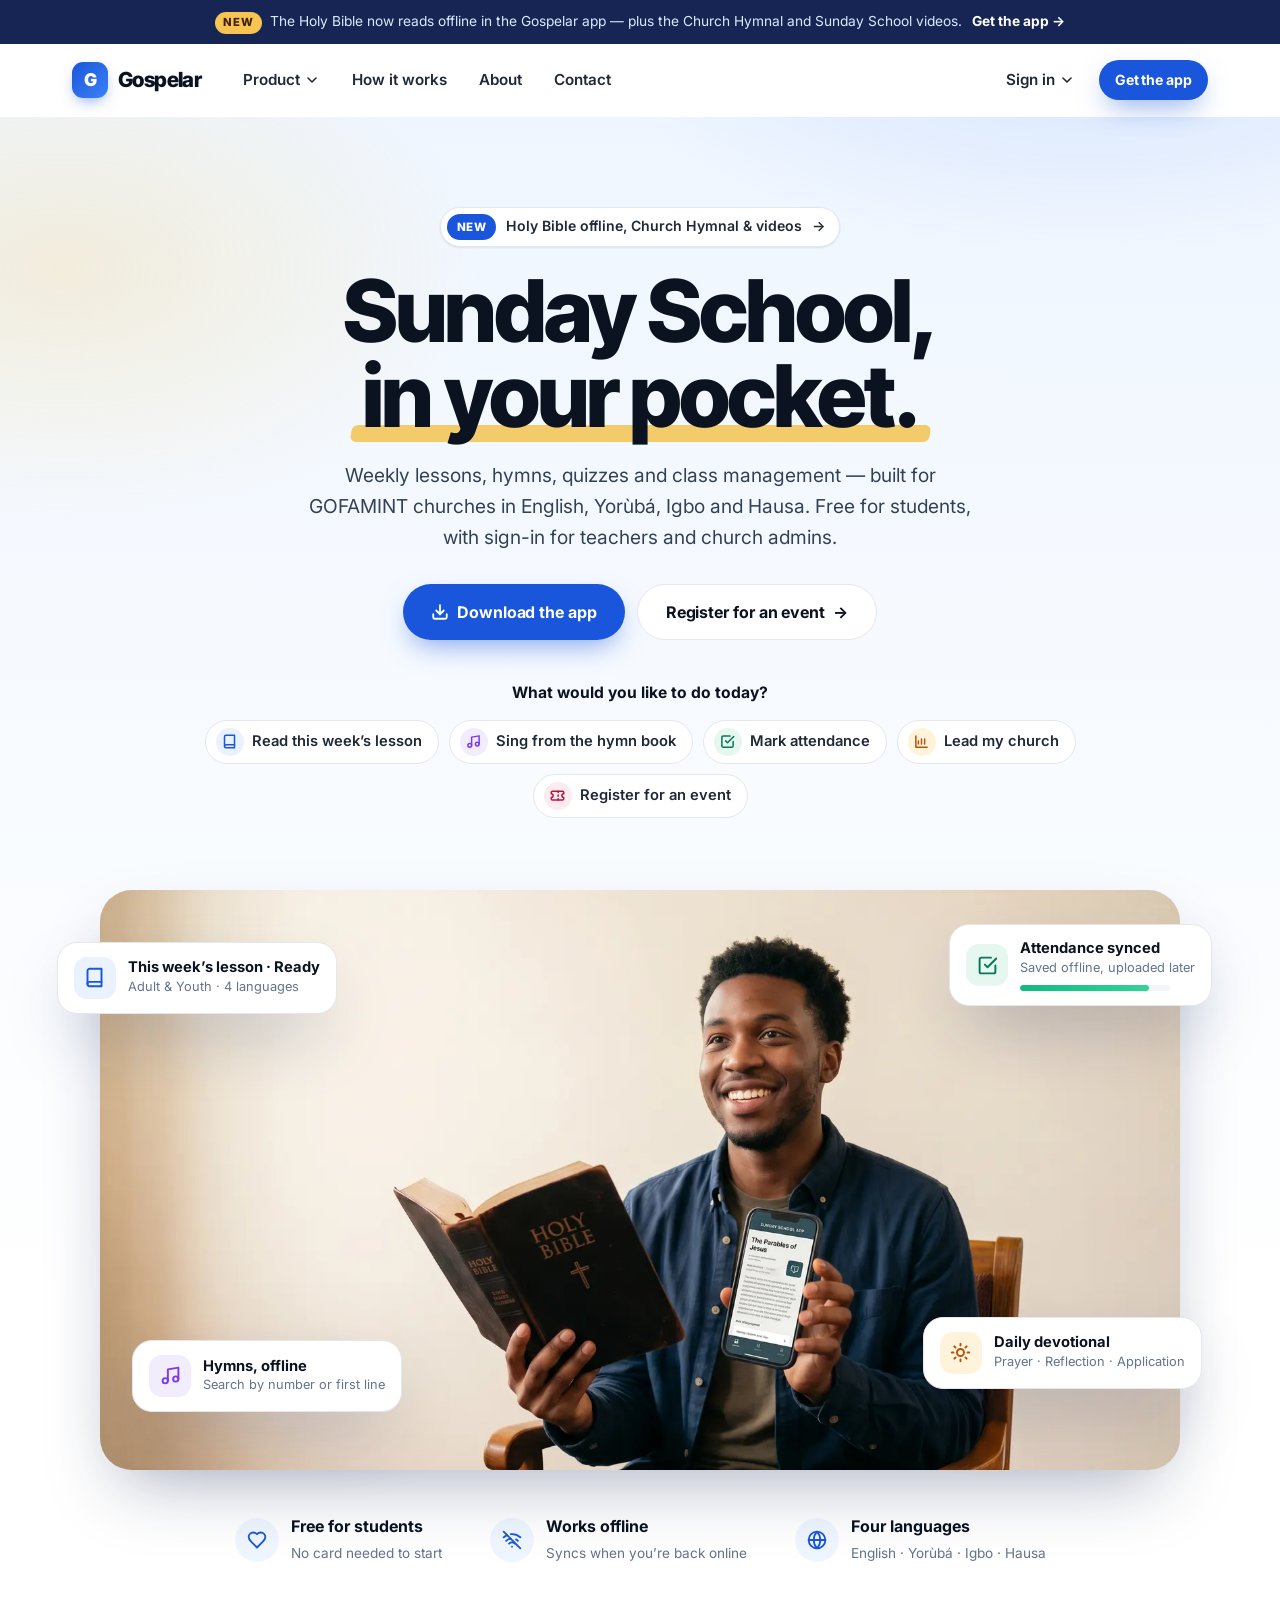
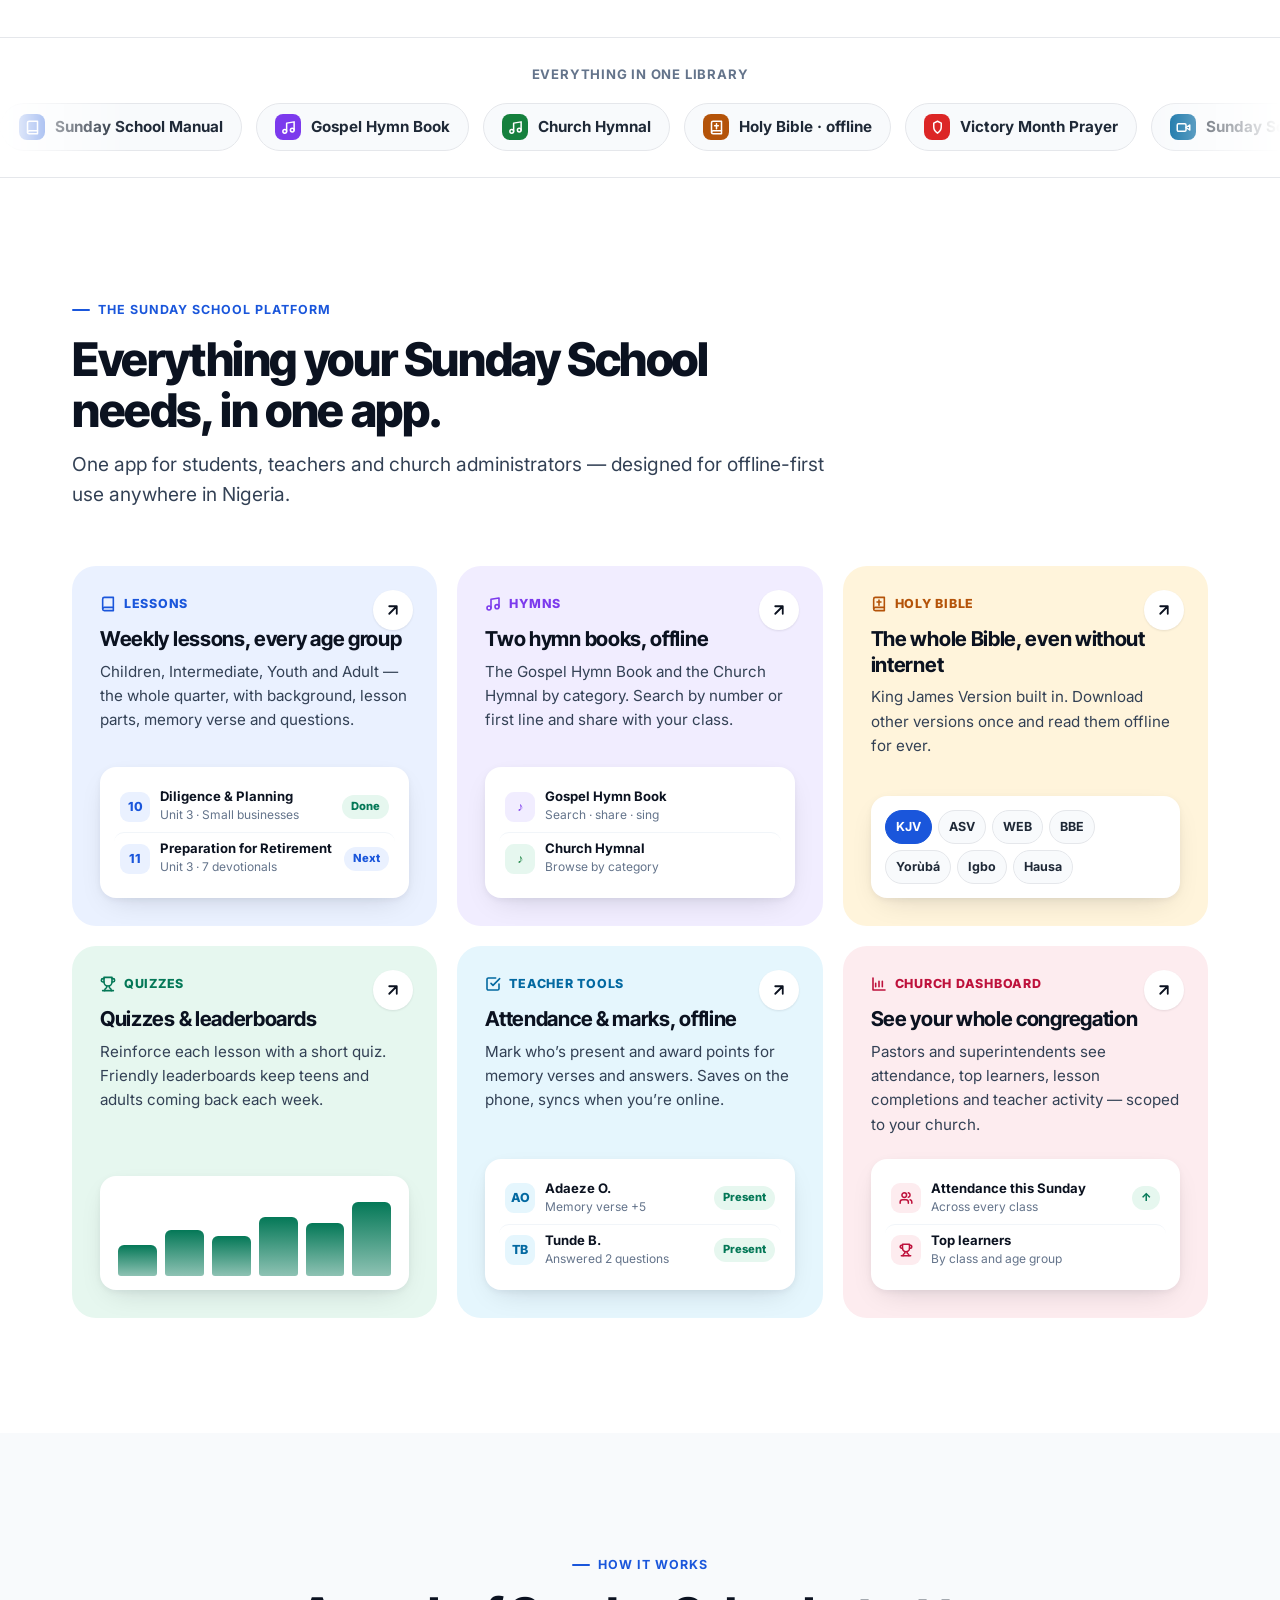
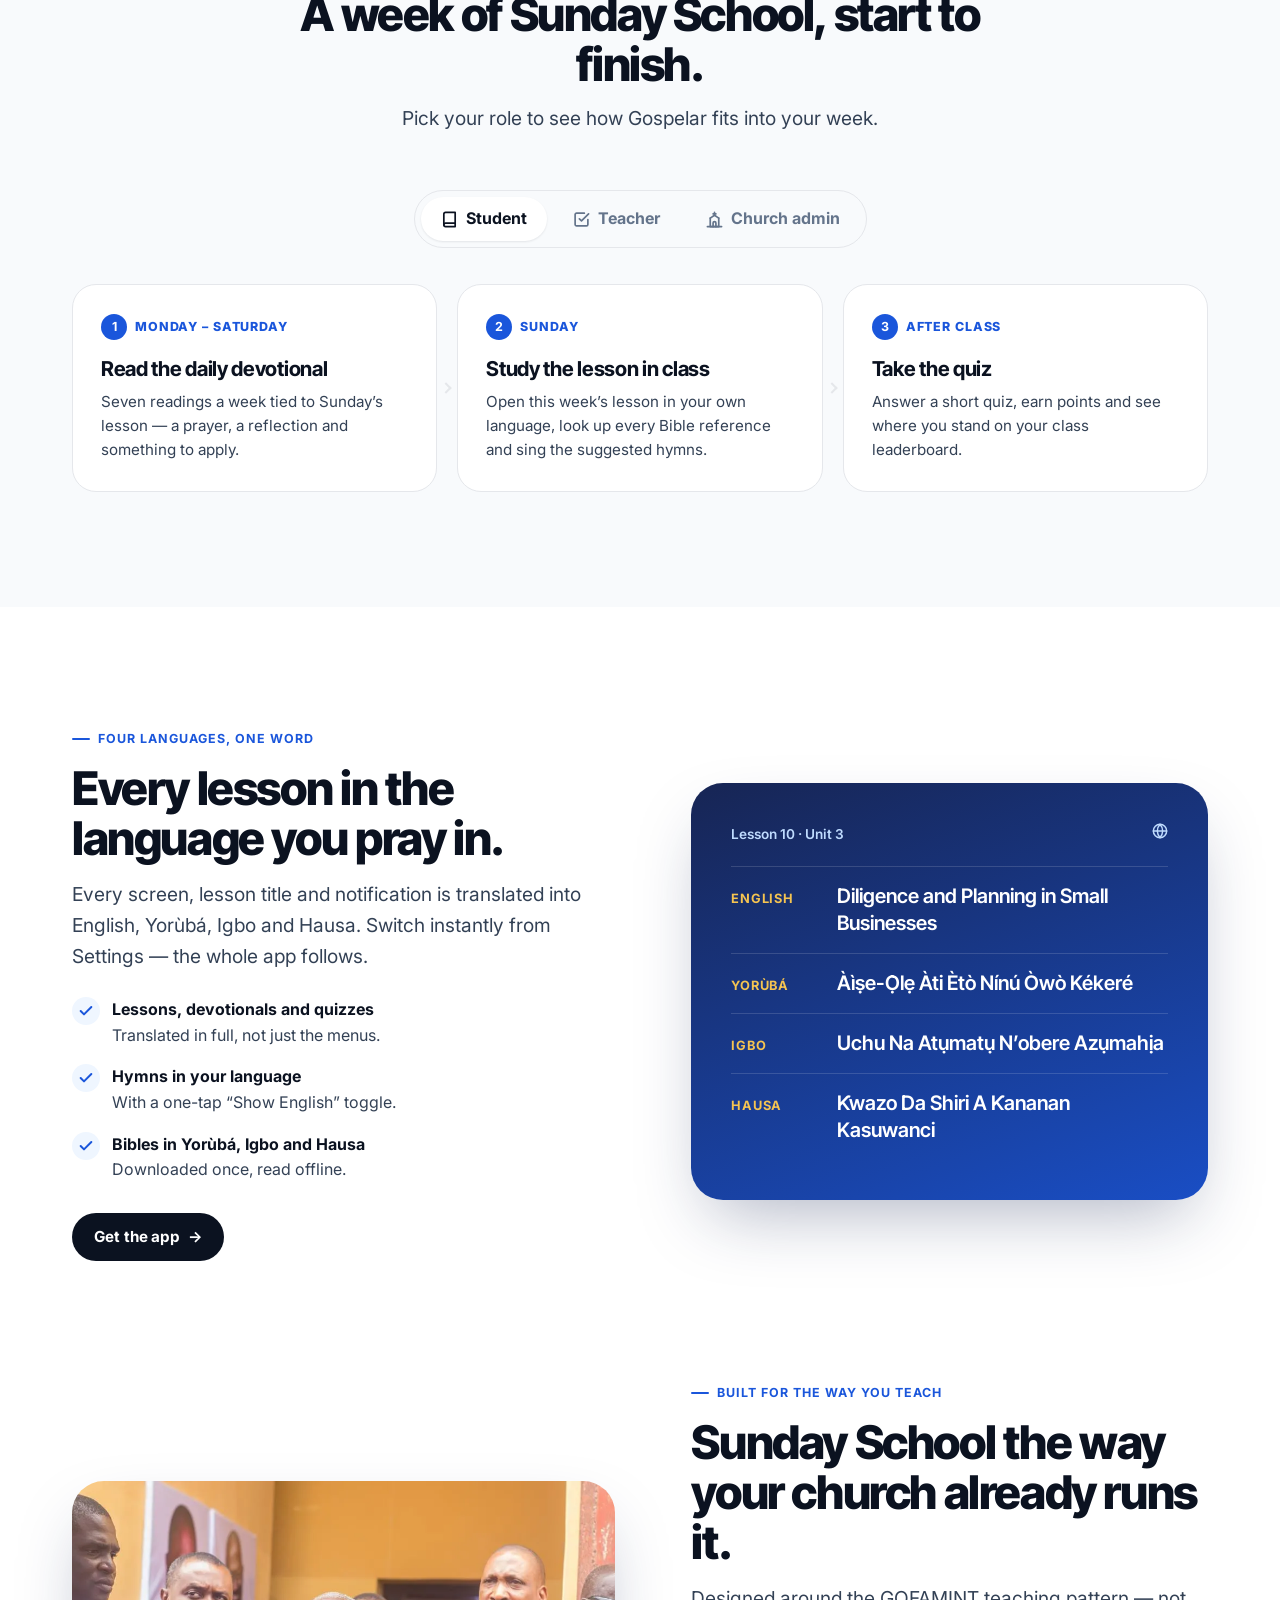
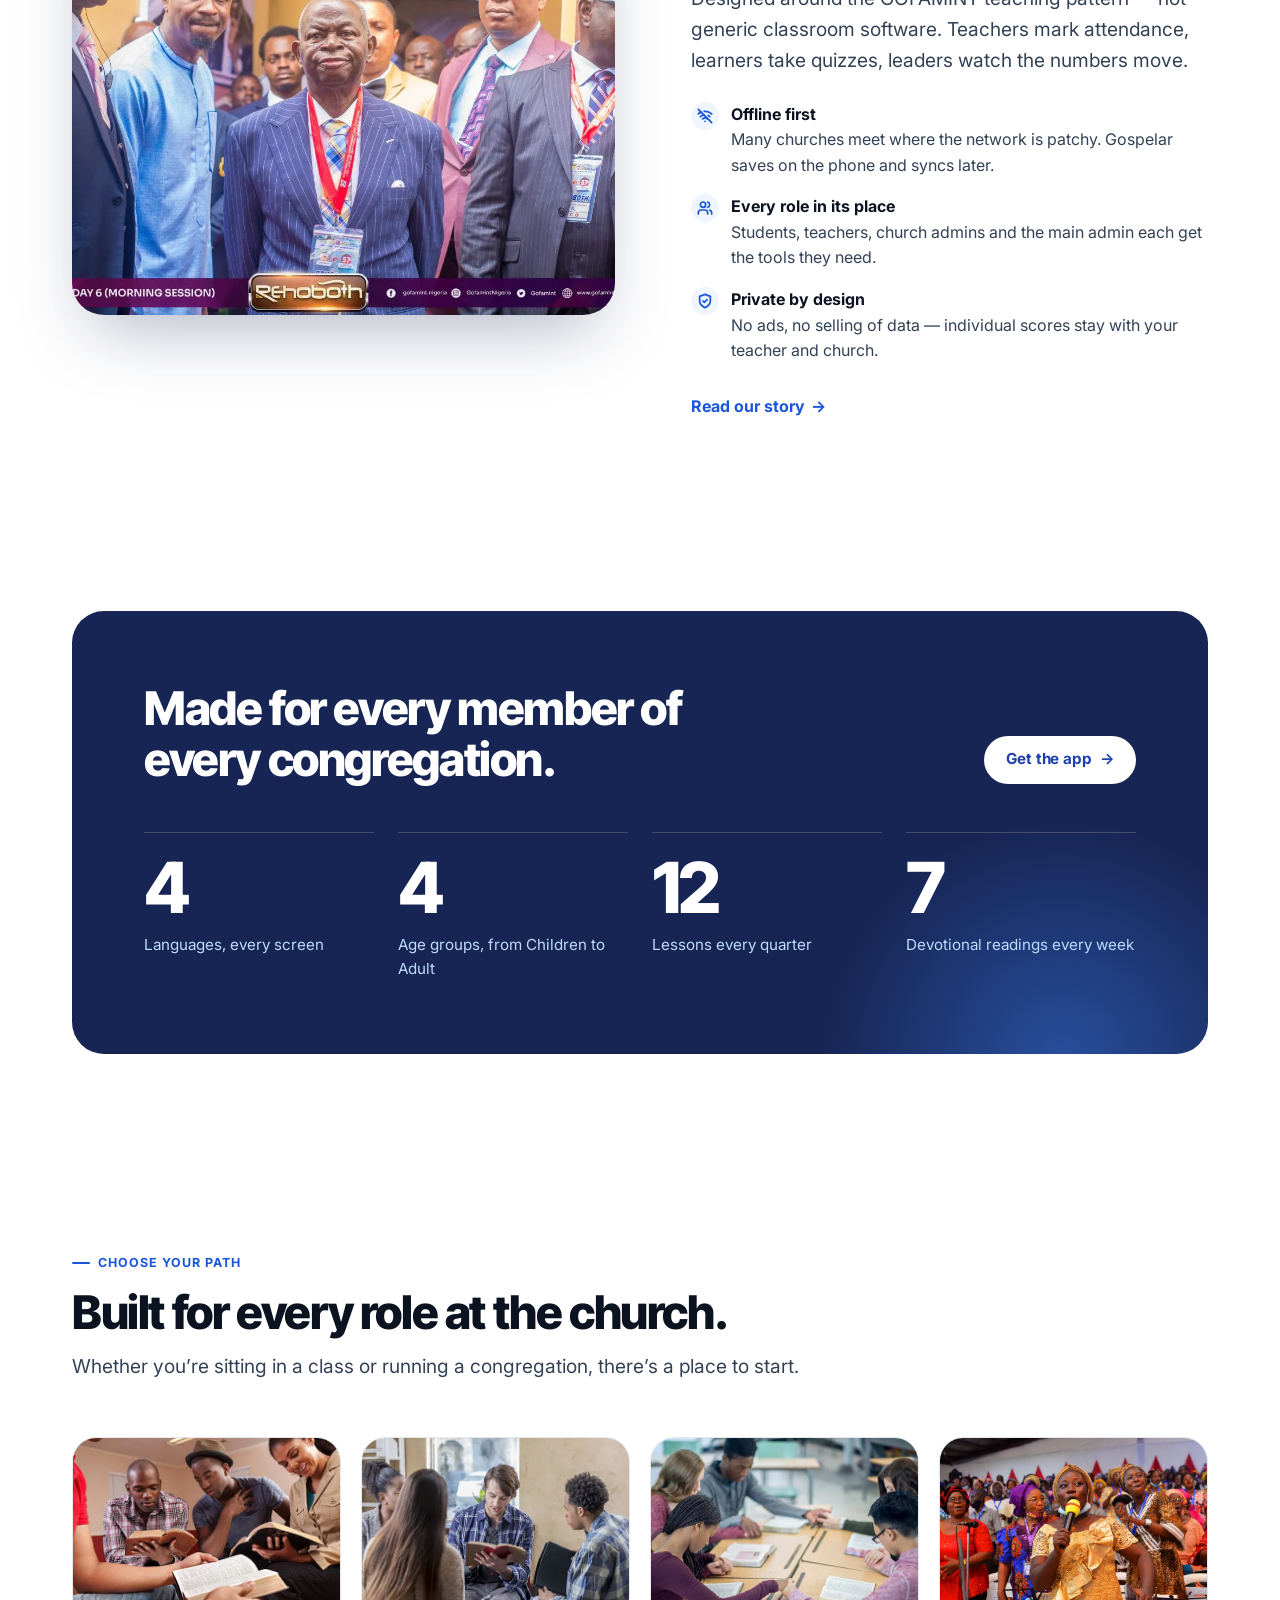
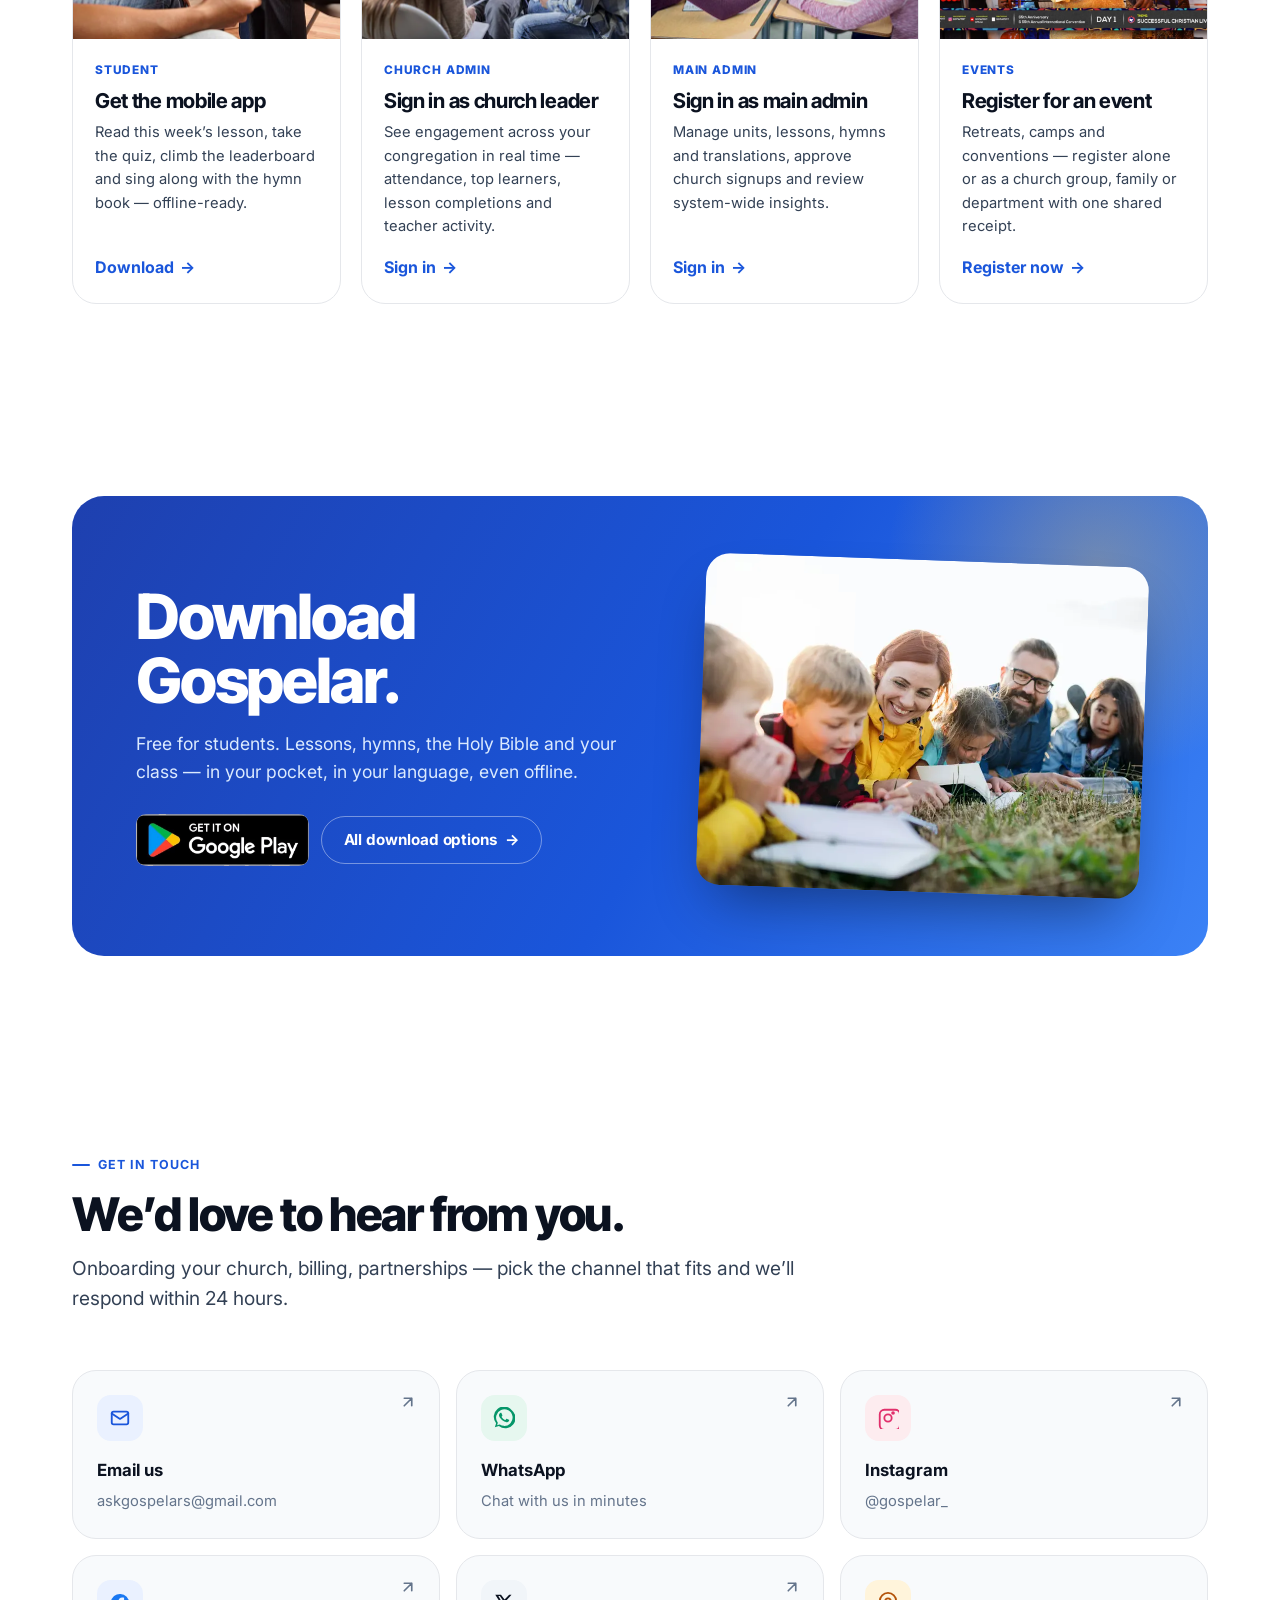
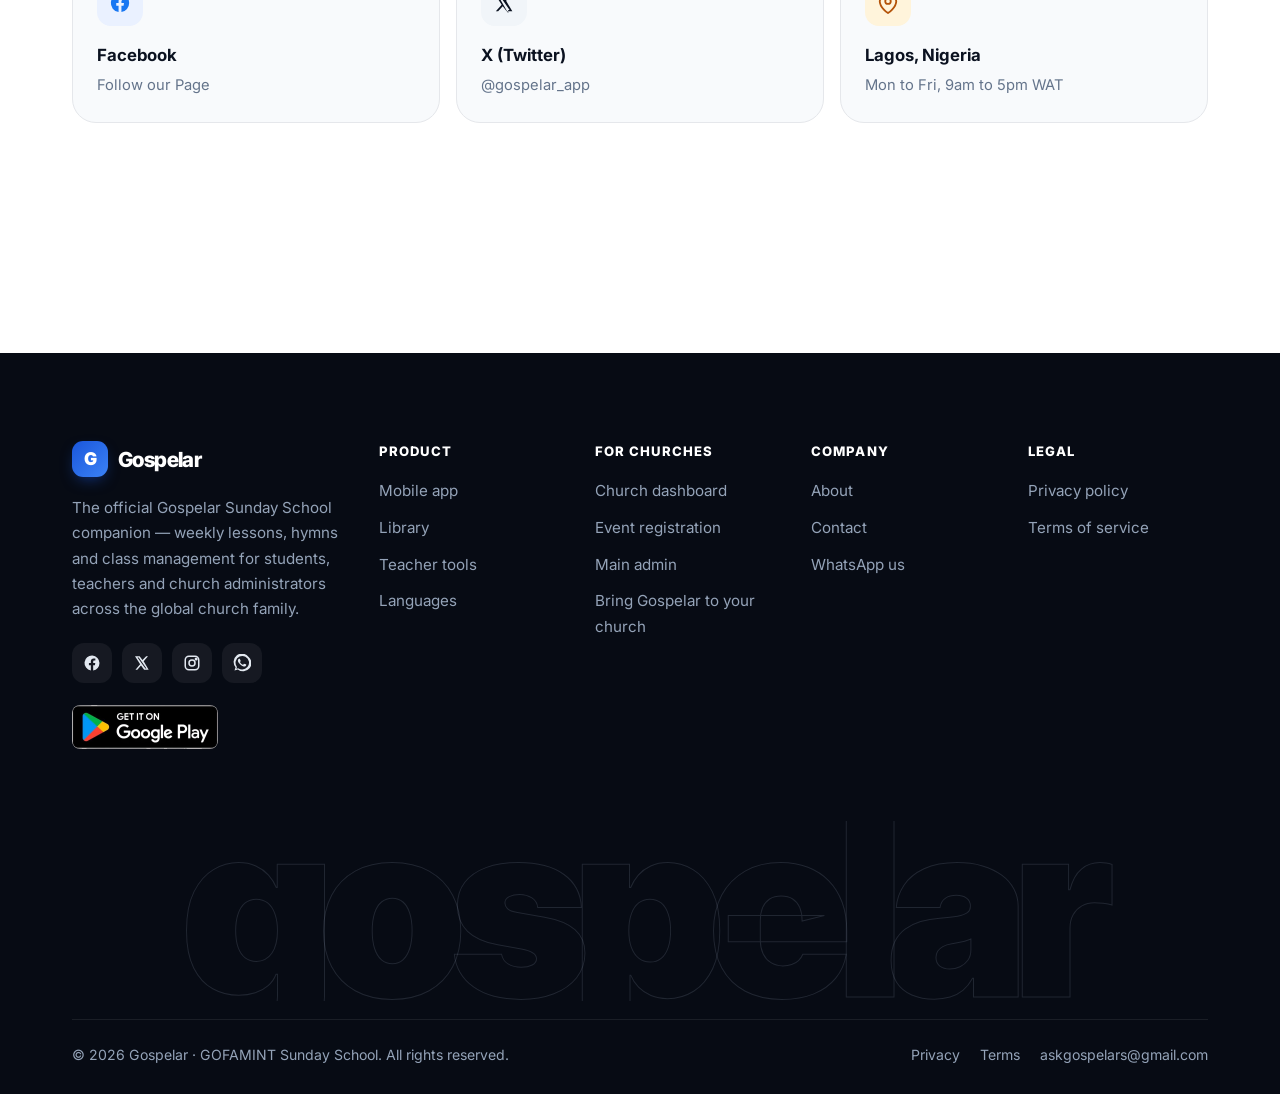
==== commit 0043de1e: "Site redesign: platform-style layout in Gospelar blue All five pages share one stylesheet/script and" ====
--- a/index.html
+++ b/index.html
@@ -1,1269 +1,575 @@
 <!doctype html>
-<html lang="en">
+<html lang="en" class="no-js">
 <head>
 <meta charset="utf-8">
 <meta name="viewport" content="width=device-width,initial-scale=1,viewport-fit=cover">
 <meta http-equiv="Content-Security-Policy" content="upgrade-insecure-requests">
-<title>Gospelar — Gospelar Sunday School App</title>
-<meta name="description" content="Gospelar is the official Gospelar Sunday School companion: weekly lessons, hymns, quizzes, and class management for teachers and students across English, Yorùbá, Igbo, and Hausa.">
-<meta name="google-site-verification" content="_QhrQW_RCBbt8Z-74J6TYrkos6VNBDIno-dVnlDckDE" />
+<title>Gospelar — Sunday School, in your pocket</title>
+<meta name="description" content="Gospelar is the official GOFAMINT Sunday School companion: weekly lessons, hymn books, the Holy Bible offline, quizzes and class management for students, teachers and church admins — in English, Yorùbá, Igbo and Hausa.">
 <link rel="canonical" href="https://www.gospelar.com/">
 <link rel="icon" type="image/svg+xml" href="/logo.svg">
 <link rel="alternate icon" type="image/png" href="/favicon.png">
 <link rel="apple-touch-icon" sizes="180x180" href="/favicon.png">
-
-<!-- Open Graph / Twitter -->
-<meta property="og:title" content="Gospelar — Gospelar Sunday School App">
-<meta property="og:description" content="Weekly Sunday School lessons, hymns, and class management — built for Gospelar churches.">
+<meta name="theme-color" content="#1A56DB">
+<meta property="og:title" content="Gospelar — Sunday School, in your pocket">
+<meta property="og:description" content="Gospelar is the official GOFAMINT Sunday School companion: weekly lessons, hymn books, the Holy Bible offline, quizzes and class management for students, teachers and church admins — in English, Yorùbá, Igbo and Hausa.">
 <meta property="og:url" content="https://www.gospelar.com/">
 <meta property="og:type" content="website">
 <meta property="og:image" content="https://www.gospelar.com/og.png">
 <meta name="twitter:card" content="summary_large_image">
-
-<!-- Manrope (display + body) + Inter (functional labels) + JetBrains Mono (technical IDs).
-     Manrope's geometric warmth carries the modern-medical / "Clinical Futurism" tone;
-     Inter's wide-tracked uppercase carries metadata at 10–11px without losing legibility. -->
+<meta name="google-site-verification" content="_QhrQW_RCBbt8Z-74J6TYrkos6VNBDIno-dVnlDckDE" />
 <link rel="preconnect" href="https://fonts.googleapis.com">
 <link rel="preconnect" href="https://fonts.gstatic.com" crossorigin>
-<link href="https://fonts.googleapis.com/css2?family=Manrope:wght@400;500;600;700;800&family=Inter:wght@400;500;600;700&family=JetBrains+Mono:wght@400;600&display=swap" rel="stylesheet">
-
-<style>
-/* ─────────────────────────────────────────────────────────────────────────
-   Nexus Clinical Identity — Blue primary build
-   Glassmorphism · Tonal layering · Ghost borders · Bento grid · Manrope
-   ───────────────────────────────────────────────────────────────────────── */
-:root {
-  /* ── Surfaces (neutral cool whites — "sterile precision") ────────────── */
-  --surface:                   #F5F8FC;
-  --surface-bright:            #FBFCFE;
-  --surface-container-lowest:  #FFFFFF;
-  --surface-container-low:     #EFF4F8;
-  --surface-container:         #EAEFF3;
-  --surface-container-high:    #E4E9ED;
-  --surface-container-highest: #DEE3E7;
-
-  /* ── On-surface ──────────────────────────────────────────────────────── */
-  --on-surface:          #0F172A;
-  --on-surface-variant:  #475569;
-  --on-surface-muted:    #64748B;
-  --inverse-surface:     #0B1220;
-  --inverse-on-surface:  #F1F5F9;
-
-  /* ── Outlines / ghost borders ────────────────────────────────────────── */
-  --outline:        #64748B;
-  --outline-variant:#CBD5E1;
-  --ghost:          rgba(15, 23, 42, 0.07);
-  --ghost-strong:   rgba(15, 23, 42, 0.10);
-
-  /* ── Primary (blue) ──────────────────────────────────────────────────── */
-  --primary:              #1A56DB;
-  --on-primary:           #FFFFFF;
-  --primary-container:    #1E40AF;
-  --on-primary-container: #DBEAFE;
-  --primary-deeper:       #1E3A8A;
-  --primary-soft:         rgba(26, 86, 219, 0.10);
-  --primary-glow:         rgba(26, 86, 219, 0.22);
-  --inverse-primary:      #93C5FD;
-
-  /* ── Secondary (slightly brighter blue) ─────────────────────────────── */
-  --secondary:           #2563EB;
-  --on-secondary:        #FFFFFF;
-  --secondary-container: #BFDBFE;
-
-  /* ── Tertiary (slate, used for muted text + neutral chips) ──────────── */
-  --tertiary:           #475569;
-  --tertiary-container: #E2E8F0;
-
-  /* ── Semantic ───────────────────────────────────────────────────────── */
-  --success:        #059669;
-  --success-soft:   rgba(5, 150, 105, 0.12);
-  --warning:        #F59E0B;
-  --warning-soft:   rgba(245, 158, 11, 0.12);
-  --error:          #DC2626;
-  --error-soft:     rgba(220, 38, 38, 0.10);
-
-  /* ── Glass ──────────────────────────────────────────────────────────── */
-  --glass:        rgba(255, 255, 255, 0.70);
-  --glass-strong: rgba(255, 255, 255, 0.86);
-  --glass-blur:   24px;
-
-  /* ── Shadows ────────────────────────────────────────────────────────── */
-  --shadow-1:    0 1px 3px rgba(15,23,42,0.04);
-  --shadow-2:    0 4px 16px rgba(15,23,42,0.06);
-  --shadow-3:    0 12px 40px rgba(15,23,42,0.10);
-  --shadow-blue: 0 14px 42px rgba(26,86,219,0.32);
-
-  /* ── Radius (high roundedness everywhere) ───────────────────────────── */
-  --r-xs:   0.375rem;
-  --r-sm:   0.625rem;
-  --r:      1rem;
-  --r-md:   1.25rem;
-  --r-lg:   1.5rem;
-  --r-xl:   2rem;
-  --r-2xl:  2.5rem;
-  --r-pill: 9999px;
-
-  /* ── Spacing ────────────────────────────────────────────────────────── */
-  --container-max: 1280px;
-  --section-gap:   6rem;
-  --pad-card:      2rem;
-}
-
-* { box-sizing: border-box; margin: 0; padding: 0; }
-*::selection { background: var(--primary-soft); color: var(--primary); }
-
-html { scroll-behavior: smooth; }
-
-body {
-  font-family: 'Manrope', -apple-system, BlinkMacSystemFont, "Segoe UI", Roboto, sans-serif;
-  font-feature-settings: "ss01", "ss02", "cv11";
-  background: var(--surface);
-  color: var(--on-surface);
-  -webkit-font-smoothing: antialiased;
-  line-height: 1.55;
-  letter-spacing: -0.005em;
-  /* Background mesh — soft blue gradient orbs, fixed so they don't scroll. */
-  background-image:
-    radial-gradient(1100px 700px at 88% -10%, rgba(26,86,219,0.10), transparent 55%),
-    radial-gradient(900px 600px at -10% 30%, rgba(37,99,235,0.06), transparent 60%),
-    radial-gradient(700px 500px at 50% 120%, rgba(147,197,253,0.16), transparent 60%);
-  background-attachment: fixed;
-}
-
-a { color: var(--primary); text-decoration: none; transition: color .15s ease; }
-a:hover { color: var(--primary-container); }
-img { max-width: 100%; display: block; }
-
-.container { max-width: var(--container-max); margin: 0 auto; padding: 0 1.5rem; }
-
-/* ─────────────────────────────────────────────────────────────────────────
-   TYPE SCALE
-   ───────────────────────────────────────────────────────────────────────── */
-.display-xl {
-  font-family: 'Manrope', sans-serif;
-  font-size: clamp(2.5rem, 5vw, 3.75rem);
-  font-weight: 800;
-  line-height: 1.05;
-  letter-spacing: -0.028em;
-}
-.display-lg {
-  font-family: 'Manrope', sans-serif;
-  font-size: clamp(2rem, 3.5vw, 2.75rem);
-  font-weight: 800;
-  line-height: 1.1;
-  letter-spacing: -0.022em;
-}
-.headline-md {
-  font-family: 'Manrope', sans-serif;
-  font-size: 1.125rem;
-  font-weight: 700;
-  line-height: 1.5;
-  letter-spacing: -0.005em;
-}
-.body-md {
-  font-family: 'Manrope', sans-serif;
-  font-size: 0.9375rem;
-  font-weight: 400;
-  line-height: 1.55;
-  color: var(--on-surface-variant);
-}
-.label-caps {
-  font-family: 'Inter', sans-serif;
-  font-size: 10px;
-  font-weight: 700;
-  line-height: 1;
-  letter-spacing: 0.1em;
-  text-transform: uppercase;
-  color: var(--on-surface-muted);
-}
-.tag-status {
-  font-family: 'Inter', sans-serif;
-  font-size: 11px;
-  font-weight: 700;
-  line-height: 1;
-  letter-spacing: 0.05em;
-  text-transform: uppercase;
-}
-.id-mono {
-  font-family: 'JetBrains Mono', ui-monospace, SFMono-Regular, Menlo, monospace;
-  font-size: 11px;
-}
-
-/* ─────────────────────────────────────────────────────────────────────────
-   BUTTONS — pill-shaped, gradient-filled primary, scale hover
-   ───────────────────────────────────────────────────────────────────────── */
-.btn {
-  display: inline-flex; align-items: center; justify-content: center; gap: 0.5rem;
-  font-family: 'Manrope', sans-serif;
-  font-weight: 700;
-  font-size: 0.9375rem;
-  letter-spacing: -0.005em;
-  border: 0;
-  border-radius: var(--r-pill);
-  cursor: pointer;
-  padding: 0.85rem 1.6rem;
-  transition: transform .25s cubic-bezier(.22,.61,.36,1), box-shadow .2s ease, background .15s ease;
-  white-space: nowrap;
-}
-.btn-primary {
-  background: linear-gradient(135deg, var(--primary), var(--primary-container));
-  color: var(--on-primary);
-  box-shadow: var(--shadow-blue);
-}
-.btn-primary:hover { transform: scale(1.02); color: var(--on-primary); }
-.btn-ghost {
-  background: var(--surface-container-lowest);
-  color: var(--on-surface);
-  border: 1px solid var(--ghost-strong);
-}
-.btn-ghost:hover { background: var(--surface-container-low); border-color: var(--primary); color: var(--primary); }
-.btn-lg { padding: 1rem 1.85rem; font-size: 1rem; }
-
-/* ─────────────────────────────────────────────────────────────────────────
-   STATUS CHIP — tiny Inter pill, used inside cards
-   ───────────────────────────────────────────────────────────────────────── */
-.chip {
-  display: inline-flex; align-items: center; gap: 0.4rem;
-  padding: 0.3rem 0.65rem;
-  border-radius: var(--r-xs);
-  font-family: 'Inter', sans-serif;
-  font-size: 11px;
-  font-weight: 700;
-  letter-spacing: 0.05em;
-  text-transform: uppercase;
-}
-.chip-primary { background: var(--primary-soft); color: var(--primary); }
-.chip-success { background: var(--success-soft); color: var(--success); }
-.chip-warning { background: var(--warning-soft); color: var(--warning); }
-.chip-slate   { background: var(--tertiary-container); color: var(--tertiary); }
-.chip-dot { width: 6px; height: 6px; border-radius: 50%; background: currentColor; }
-
-/* ─────────────────────────────────────────────────────────────────────────
-   NAV — pill, glass, sticky
-   ───────────────────────────────────────────────────────────────────────── */
-nav.topnav {
-  position: sticky; top: 0; z-index: 100;
-  padding: 0.75rem 1.5rem;
-  display: flex; justify-content: center;
-}
-nav.topnav .nav-pill {
-  display: flex; align-items: center; justify-content: space-between;
-  width: 100%; max-width: var(--container-max);
-  padding: 0.5rem 0.55rem 0.5rem 1.1rem;
-  background: var(--glass-strong);
-  backdrop-filter: blur(var(--glass-blur)) saturate(180%);
-  -webkit-backdrop-filter: blur(var(--glass-blur)) saturate(180%);
-  border: 1px solid var(--ghost);
-  border-radius: var(--r-pill);
-  box-shadow: var(--shadow-1);
-  transition: box-shadow .25s ease;
-}
-nav.topnav.scrolled .nav-pill { box-shadow: var(--shadow-2); }
-.brand {
-  display: flex; align-items: center; gap: 0.625rem;
-  font-weight: 800; letter-spacing: -0.015em;
-  color: var(--on-surface); font-size: 1rem;
-}
-.brand:hover { color: var(--on-surface); }
-.brand-mark {
-  width: 32px; height: 32px;
-  border-radius: 0.5rem;
-  background: linear-gradient(135deg, var(--primary), var(--primary-container));
-  color: var(--on-primary);
-  display: grid; place-items: center;
-  font-weight: 900; font-size: 0.95rem;
-  box-shadow: var(--shadow-blue);
-}
-.nav-links { display: flex; align-items: center; gap: 1.25rem; }
-.nav-links > a:not(.btn) {
-  color: var(--on-surface-variant);
-  font-weight: 600;
-  font-size: 0.875rem;
-}
-.nav-links > a:not(.btn):hover { color: var(--on-surface); }
-
-.signin-wrap { position: relative; }
-.signin-toggle {
-  background: transparent; border: 0; cursor: pointer;
-  font-family: inherit; font-size: 0.875rem; font-weight: 600;
-  color: var(--on-surface-variant);
-  display: inline-flex; align-items: center; gap: 0.4rem;
-  padding: 0.5rem 0;
-}
-.signin-toggle:hover { color: var(--on-surface); }
-.signin-toggle .caret { font-size: 9px; transition: transform .15s ease; }
-.signin-wrap.open .signin-toggle .caret { transform: rotate(180deg); }
-.signin-menu {
-  position: absolute; top: calc(100% + 14px); right: 0;
-  min-width: 280px;
-  background: var(--glass-strong);
-  backdrop-filter: blur(var(--glass-blur)) saturate(180%);
-  -webkit-backdrop-filter: blur(var(--glass-blur)) saturate(180%);
-  border: 1px solid var(--ghost);
-  border-radius: var(--r-md);
-  box-shadow: var(--shadow-3);
-  padding: 0.5rem;
-  display: none;
-  animation: menuPop .2s cubic-bezier(.22,.61,.36,1);
-}
-@keyframes menuPop { from { opacity: 0; transform: translateY(-4px); } to { opacity: 1; transform: translateY(0); } }
-.signin-wrap.open .signin-menu { display: block; }
-.signin-menu a {
-  display: flex; align-items: center; gap: 0.875rem;
-  padding: 0.65rem 0.75rem;
-  border-radius: var(--r-sm);
-  color: var(--on-surface);
-}
-.signin-menu a:hover { background: var(--surface-container-low); }
-.signin-menu .si-icon { font-size: 22px; }
-.signin-menu .si-title { font-weight: 700; font-size: 14px; }
-.signin-menu .si-sub { font-weight: 500; font-size: 12px; color: var(--on-surface-muted); margin-top: 1px; }
-
-/* ─────────────────────────────────────────────────────────────────────────
-   HERO — bento layout, deep-blue gradient with decorative layers
-   ───────────────────────────────────────────────────────────────────────── */
-.hero {
-  /* Pull the hero up under the floating glass nav pill so the page is
-     edge-to-edge blue from the very top — only the pill itself stays glass.
-     padding-top compensates so content still clears the nav. */
-  margin-top: -6.5rem;
-  padding: 11.5rem 0 8rem;
-  position: relative;
-  isolation: isolate;
-  overflow: hidden;
-  color: #F1F5F9;
-  background: #1A56DB;
-}
-.hero .container { display: grid; grid-template-columns: 7fr 5fr; gap: 3rem; align-items: center; position: relative; z-index: 1; }
-.hero .eyebrow {
-  display: inline-flex; align-items: center; gap: 0.5rem;
-  padding: 0.45rem 0.9rem;
-  background: rgba(255, 255, 255, 0.10);
-  color: #DBEAFE;
-  border: 1px solid rgba(255, 255, 255, 0.18);
-  border-radius: var(--r-pill);
-  margin-bottom: 1.5rem;
-  -webkit-backdrop-filter: blur(12px);
-          backdrop-filter: blur(12px);
-}
-.hero .eyebrow .chip-dot { background: #93C5FD; }
-.hero h1 { margin-bottom: 1.25rem; color: #F8FAFC; }
-.hero h1 .accent {
-  background: linear-gradient(135deg, #FDE68A 0%, #FCD34D 50%, #FBBF24 100%);
-  -webkit-background-clip: text;
-  background-clip: text;
-  color: transparent;
-}
-.hero p.lead {
-  font-size: 1.0625rem;
-  color: rgba(241, 245, 249, 0.82);
-  max-width: 36rem;
-  margin-bottom: 2rem;
-}
-.hero .cta-row { display: flex; gap: 0.75rem; flex-wrap: wrap; }
-/* Light glass variant for ghost buttons so they stand out on the dark blue */
-.hero .cta-row .btn-ghost {
-  background: rgba(255, 255, 255, 0.12);
-  color: #F1F5F9;
-  border: 1px solid rgba(255, 255, 255, 0.22);
-  -webkit-backdrop-filter: blur(14px);
-          backdrop-filter: blur(14px);
-}
-.hero .cta-row .btn-ghost:hover {
-  background: rgba(255, 255, 255, 0.22);
-  border-color: rgba(255, 255, 255, 0.45);
-  color: #FFFFFF;
-}
-.hero .cta-row .btn-primary {
-  background: #FFFFFF;
-  color: #1E3A8A;
-  box-shadow: 0 18px 42px rgba(8, 12, 36, 0.35);
-}
-.hero .cta-row .btn-primary:hover { color: #1E3A8A; background: #F8FAFC; }
-.hero .trust-row { display: flex; align-items: center; gap: 1rem; margin-top: 2.25rem; flex-wrap: wrap; }
-.hero .trust-row .label-caps { color: rgba(241, 245, 249, 0.65); }
-.hero .trust-row .chip {
-  background: rgba(255, 255, 255, 0.10);
-  color: #E0E7FF;
-  border: 1px solid rgba(255, 255, 255, 0.16);
-}
-.hero .trust-row .chip .chip-dot { background: #93C5FD; }
-
-.hero-bento {
-  background: rgba(255, 255, 255, 0.96);
-  backdrop-filter: blur(var(--glass-blur)) saturate(180%);
-  -webkit-backdrop-filter: blur(var(--glass-blur)) saturate(180%);
-  border: 1px solid rgba(255, 255, 255, 0.5);
-  border-radius: var(--r-lg);
-  padding: 1.5rem;
-  box-shadow: 0 30px 80px rgba(8, 12, 36, 0.45), 0 0 0 1px rgba(255, 255, 255, 0.15);
-  position: relative;
-}
-.hero-bento .feature-row { display: flex; align-items: center; justify-content: space-between; margin-bottom: 1.25rem; gap: 0.75rem; }
-.hero-bento .feature-img {
-  width: 100%; aspect-ratio: 16/10; border-radius: var(--r); overflow: hidden;
-  border: 1px solid var(--ghost);
-}
-.hero-bento .feature-img img { width: 100%; height: 100%; object-fit: cover; }
-.hero-bento .stats-grid {
-  display: grid; grid-template-columns: repeat(3, 1fr);
-  gap: 0.75rem; margin-top: 1.25rem;
-}
-.stat-card {
-  background: var(--surface-container-lowest);
-  border: 1px solid var(--ghost);
-  border-radius: var(--r);
-  padding: 1rem 0.85rem;
-  text-align: center;
-}
-.stat-card .stat-num {
-  font-family: 'Manrope', sans-serif;
-  font-size: 1.75rem; font-weight: 800; line-height: 1;
-  color: var(--primary);
-  font-variant-numeric: tabular-nums;
-  letter-spacing: -0.02em;
-}
-.stat-card .stat-lbl {
-  font-family: 'Inter', sans-serif;
-  font-size: 10px; font-weight: 700;
-  letter-spacing: 0.08em; text-transform: uppercase;
-  color: var(--on-surface-muted); margin-top: 0.4rem;
-}
-
-/* ─────────────────────────────────────────────────────────────────────────
-   SECTIONS
-   ───────────────────────────────────────────────────────────────────────── */
-.section { padding: var(--section-gap) 0; }
-.section-head { text-align: center; margin-bottom: 3rem; }
-.section-head .label-caps { color: var(--primary); margin-bottom: 0.875rem; display: block; }
-.section-head h2 { margin-bottom: 0.875rem; }
-.section-head p {
-  color: var(--on-surface-variant);
-  font-size: 1.0625rem;
-  max-width: 36rem;
-  margin: 0 auto;
-  line-height: 1.55;
-}
-
-/* ── Roles ───────────────────────────────────────────────────────────── */
-.roles-grid { display: grid; grid-template-columns: repeat(auto-fit, minmax(280px, 1fr)); gap: 1.25rem; }
-.role-card {
-  background: var(--glass-strong);
-  backdrop-filter: blur(var(--glass-blur)) saturate(180%);
-  -webkit-backdrop-filter: blur(var(--glass-blur)) saturate(180%);
-  border: 1px solid var(--ghost);
-  border-radius: var(--r-lg);
-  overflow: hidden;
-  transition: transform .3s cubic-bezier(.22,.61,.36,1), box-shadow .3s ease;
-  display: flex; flex-direction: column;
-  color: var(--on-surface);
-}
-.role-card:hover {
-  transform: translateY(-4px);
-  box-shadow: var(--shadow-3);
-  color: var(--on-surface);
-}
-.role-img { aspect-ratio: 16/9; overflow: hidden; }
-.role-img img { width: 100%; height: 100%; object-fit: cover; transition: transform .5s ease; }
-.role-card:hover .role-img img { transform: scale(1.06); }
-.role-body { padding: 1.75rem; flex: 1; display: flex; flex-direction: column; gap: 0.625rem; }
-.role-body h3 { font-size: 1.25rem; font-weight: 800; letter-spacing: -0.012em; }
-.role-body p { color: var(--on-surface-variant); font-size: 0.9375rem; line-height: 1.55; flex: 1; }
-.role-cta {
-  display: inline-flex; align-items: center; gap: 0.4rem;
-  font-weight: 700; font-size: 0.9375rem; color: var(--primary);
-}
-.role-cta .arr { transition: transform .2s ease; }
-.role-card:hover .role-cta .arr { transform: translateX(4px); }
-
-/* ── Bento features ──────────────────────────────────────────────────── */
-.bento {
-  display: grid;
-  grid-template-columns: repeat(12, 1fr);
-  gap: 1.25rem;
-}
-.bento .panel {
-  background: var(--glass-strong);
-  backdrop-filter: blur(var(--glass-blur)) saturate(180%);
-  -webkit-backdrop-filter: blur(var(--glass-blur)) saturate(180%);
-  border: 1px solid var(--ghost);
-  border-radius: var(--r-lg);
-  padding: var(--pad-card);
-  transition: transform .25s ease, box-shadow .25s ease;
-}
-.bento .panel:hover { transform: translateY(-2px); box-shadow: var(--shadow-2); }
-.panel-icon {
-  width: 44px; height: 44px;
-  border-radius: var(--r-sm);
-  display: grid; place-items: center;
-  font-size: 22px;
-  margin-bottom: 1rem;
-  background: var(--primary-soft);
-  color: var(--primary);
-}
-.panel h3 { font-size: 1.0625rem; font-weight: 800; letter-spacing: -0.01em; margin-bottom: 0.5rem; }
-.panel p { color: var(--on-surface-variant); font-size: 0.9rem; line-height: 1.55; }
-/* Bento layout (12-col grid, six panels total):
-   Row 1: panel-feature (6) + panel-half (3) + panel-half (3) = 12
-   Row 2: panel-third  (4) + panel-third (4) + panel-third (4) = 12
-   So the feature tile owns half the width, two skinny "side" panels
-   flank it, and the bottom row is a clean equal-thirds line — no
-   orphan cards on a partial row. */
-.panel-half  { grid-column: span 3; }
-.panel-third { grid-column: span 4; }
-.panel-feature {
-  grid-column: span 6; padding: 2.5rem;
-  background:
-    linear-gradient(var(--glass-strong), var(--glass-strong)) padding-box,
-    linear-gradient(135deg, var(--primary), var(--secondary)) border-box;
-  border: 1px solid transparent;
-}
-.panel-feature h3 { font-size: 1.25rem; }
-.panel-feature .panel-icon {
-  background: linear-gradient(135deg, var(--primary), var(--secondary));
-  color: white;
-}
-
-/* ── Contact bento — 6 panels (3x2 on desktop, stack on mobile) ─────── */
-.contact-bento .contact-panel { grid-column: span 4; position: relative; color: var(--on-surface); }
-.contact-bento .contact-panel:hover { color: var(--on-surface); }
-.contact-panel h3 { font-size: 1.0625rem; font-weight: 800; letter-spacing: -0.01em; margin-bottom: 0.375rem; }
-.contact-panel p  { color: var(--on-surface-variant); font-size: 0.9rem; word-break: break-word; }
-.contact-arrow {
-  position: absolute; top: 1.75rem; right: 1.75rem;
-  font-size: 18px; color: var(--on-surface-muted); font-weight: 600;
-  transition: transform .2s ease, color .2s ease;
-}
-.contact-panel:hover .contact-arrow { transform: translateX(4px); color: var(--primary); }
-.contact-panel--info { cursor: default; }
-.contact-panel--info:hover { transform: none; box-shadow: none; }
-
-/* ── Image band ──────────────────────────────────────────────────────── */
-.band {
-  position: relative;
-  margin: 0 1.5rem;
-  border-radius: var(--r-xl);
-  overflow: hidden;
-  isolation: isolate;
-}
-.band img { width: 100%; height: 360px; object-fit: cover; }
-.band::after {
-  content: ''; position: absolute; inset: 0;
-  background: linear-gradient(90deg, rgba(15,23,42,0.78) 0%, rgba(30,64,175,0.55) 50%, rgba(15,23,42,0.30) 100%);
-}
-.band .band-content {
-  position: absolute; inset: 0; z-index: 1;
-  display: flex; flex-direction: column; justify-content: center;
-  padding: 0 3rem; color: white; max-width: var(--container-max);
-}
-.band .band-content .label-caps { color: rgba(255,255,255,0.78); margin-bottom: 0.875rem; display: block; }
-.band h2 { color: white; max-width: 36rem; line-height: 1.15; }
-.band p { color: rgba(255,255,255,0.92); max-width: 32rem; margin-top: 0.875rem; font-size: 1rem; }
-
-/* ── Download strip ──────────────────────────────────────────────────── */
-.download-section { padding: 4rem 0; }
-.download-card {
-  position: relative; overflow: hidden;
-  border-radius: var(--r-xl);
-  padding: 4rem 3rem;
-  background: linear-gradient(135deg, var(--primary) 0%, var(--primary-container) 50%, var(--primary-deeper) 100%);
-  color: white;
-  isolation: isolate;
-}
-.download-card::before {
-  content: ''; position: absolute; top: -200px; left: -150px;
-  width: 500px; height: 500px; border-radius: 50%;
-  background: radial-gradient(circle, rgba(255,255,255,0.15), transparent 70%);
-  z-index: 0;
-}
-.download-card::after {
-  content: ''; position: absolute; bottom: -100px; right: -100px;
-  width: 400px; height: 400px; border-radius: 50%;
-  background: radial-gradient(circle, rgba(147,197,253,0.20), transparent 65%);
-  z-index: 0;
-}
-.download-card .container {
-  display: grid; grid-template-columns: 1.2fr 1fr; gap: 3rem;
-  align-items: center; padding: 0; max-width: 100%;
-}
-.download-card > * { position: relative; z-index: 1; }
-.download-card h2 { color: white; margin-bottom: 0.875rem; }
-.download-card p {
-  color: rgba(255,255,255,0.86);
-  font-size: 1.0625rem; max-width: 36rem; margin-bottom: 1.75rem;
-}
-.store-row { display: flex; gap: 0.75rem; flex-wrap: wrap; align-items: center; }
-.store-badge {
-  display: inline-block; height: 56px;
-  border-radius: var(--r-sm);
-  overflow: hidden; line-height: 0;
-  transition: transform .25s cubic-bezier(.22,.61,.36,1), box-shadow .25s ease, filter .2s ease;
-}
-.store-badge:hover {
-  transform: translateY(-3px) scale(1.02);
-  filter: brightness(1.06);
-  box-shadow: 0 10px 28px rgba(0,0,0,0.35);
-}
-.store-badge img { height: 100%; width: auto; display: block; }
-.dl-options-btn {
-  display: inline-flex; align-items: center; gap: 0.5rem;
-  padding: 0.85rem 1.25rem;
-  background: rgba(255,255,255,0.12);
-  border: 1px solid rgba(255,255,255,0.22);
-  border-radius: var(--r-pill);
-  color: white;
-  font-weight: 700; font-size: 0.875rem;
-  transition: background .15s ease, border-color .15s ease;
-}
-.dl-options-btn:hover {
-  background: rgba(255,255,255,0.22);
-  border-color: rgba(255,255,255,0.40);
-  color: white;
-}
-.download-side .frame {
-  aspect-ratio: 1/1;
-  border-radius: var(--r-lg);
-  overflow: hidden;
-  border: 1px solid rgba(255,255,255,0.20);
-  box-shadow: var(--shadow-3);
-}
-.download-side .frame img { width: 100%; height: 100%; object-fit: cover; }
-
-/* ── Languages strip ─────────────────────────────────────────────────── */
-.lang-strip {
-  padding: 3rem 0;
-  display: flex; justify-content: center; align-items: center;
-  gap: 1rem; flex-wrap: wrap;
-}
-.lang-pill {
-  display: inline-flex; align-items: center; gap: 0.5rem;
-  padding: 0.55rem 1rem;
-  background: var(--surface-container-lowest);
-  border: 1px solid var(--ghost);
-  border-radius: var(--r-pill);
-  font-weight: 600; font-size: 0.8125rem;
-  color: var(--on-surface-variant);
-}
-.lang-pill .flag { font-size: 1.125rem; }
-
-/* ── Footer — black, 4-column ────────────────────────────────────────── */
-footer {
-  background: #0A0A0B;
-  color: rgba(255, 255, 255, 0.65);
-  padding: 4.5rem 0 2rem;
-  border-top: none;
-  margin-top: 4rem;
-}
-footer .container { display: block; }
-.footer-grid {
-  display: grid;
-  grid-template-columns: 1.4fr 1fr 1fr 1fr;
-  gap: 2.5rem;
-  padding-bottom: 3rem;
-  margin-bottom: 1.75rem;
-  border-bottom: 1px solid rgba(255, 255, 255, 0.08);
-}
-.footer-brand .brand {
-  color: #FFFFFF;
-  font-size: 1.125rem;
-}
-.footer-brand .brand:hover { color: #FFFFFF; }
-.footer-brand .brand-mark {
-  background: linear-gradient(135deg, #3B82F6, #1E40AF);
-  color: #FFFFFF;
-  box-shadow: 0 8px 24px rgba(59, 130, 246, 0.35);
-}
-.footer-brand p {
-  margin-top: 1.125rem;
-  max-width: 26rem;
-  color: rgba(255, 255, 255, 0.6);
-  font-size: 0.9rem;
-  line-height: 1.6;
-}
-.footer-social {
-  display: flex; gap: 0.625rem; margin-top: 1.25rem;
-}
-.footer-social a {
-  width: 36px; height: 36px;
-  border-radius: 999px;
-  display: grid; place-items: center;
-  background: rgba(255, 255, 255, 0.06);
-  color: rgba(255, 255, 255, 0.85);
-  font-size: 14px; font-weight: 700;
-  transition: background .15s ease, color .15s ease, transform .15s ease;
-}
-.footer-social a:hover {
-  background: rgba(255, 255, 255, 0.14);
-  color: #FFFFFF;
-  transform: translateY(-1px);
-}
-.footer-col h4 {
-  color: #FFFFFF;
-  font-size: 0.75rem;
-  font-weight: 800;
-  letter-spacing: 0.14em;
-  text-transform: uppercase;
-  margin: 0 0 1.125rem;
-}
-.footer-col ul { list-style: none; padding: 0; margin: 0; display: grid; gap: 0.625rem; }
-.footer-col a {
-  color: rgba(255, 255, 255, 0.65);
-  font-size: 0.9rem;
-  font-weight: 500;
-  transition: color .15s ease;
-}
-.footer-col a:hover { color: #FFFFFF; }
-.footer-bottom {
-  display: flex; justify-content: space-between; align-items: center;
-  flex-wrap: wrap; gap: 0.875rem;
-  color: rgba(255, 255, 255, 0.45);
-  font-size: 0.8125rem;
-}
-.footer-bottom .links { display: flex; gap: 1.25rem; flex-wrap: wrap; }
-.footer-bottom .links a {
-  color: rgba(255, 255, 255, 0.55);
-  font-weight: 500;
-  font-size: 0.8125rem;
-  transition: color .15s ease;
-}
-.footer-bottom .links a:hover { color: #FFFFFF; }
-@media (max-width: 800px) {
-  .footer-grid { grid-template-columns: 1fr 1fr; gap: 2rem; }
-  .footer-brand { grid-column: span 2; }
-}
-@media (max-width: 480px) {
-  .footer-grid { grid-template-columns: 1fr; }
-  .footer-brand { grid-column: span 1; }
-  footer { padding: 3rem 0 1.5rem; }
-}
-
-/* ─────────────────────────────────────────────────────────────────────────
-   RESPONSIVE
-   ───────────────────────────────────────────────────────────────────────── */
-@media (max-width: 960px) {
-  .hero .container { grid-template-columns: 1fr; gap: 2.5rem; }
-  .hero-bento { order: -1; max-width: 480px; margin: 0 auto; width: 100%; }
-  .download-card .container { grid-template-columns: 1fr; }
-  .download-side { display: none; }
-  .panel-half, .panel-third, .panel-feature { grid-column: span 12; }
-  /* Contact bento: 6 panels in a 3×2 grid on tablet (was uneven on small
-     viewports because each panel kept its desktop "span 4"). */
-  .contact-bento .contact-panel { grid-column: span 6; }
-  .band img { height: 300px; }
-  .band .band-content { padding: 0 1.5rem; }
-  :root { --section-gap: 4.5rem; }
-}
-@media (max-width: 640px) {
-  .nav-links > a:not(.btn) { display: none; }
-  .signin-wrap { display: none; }
-  .download-card { padding: 2.5rem 1.5rem; }
-  /* Keep the negative top margin so the blue still bleeds under the nav pill
-     on phones; bump padding-top to clear the pill with breathing room. */
-  .hero { padding: 9rem 0 4rem; }
-  /* Contact bento: tighter 2-col on phones with reduced chunk to keep the
-     section short and tap-friendly. Internal padding 1.25rem (was 2rem),
-     icon 36px (was 44px), title/copy a tier smaller, decorative arrow
-     hidden because the whole card is the link target anyway. */
-  .contact-bento { gap: 0.75rem; }
-  .contact-bento .contact-panel { padding: 1.25rem; }
-  .contact-panel .panel-icon { width: 36px; height: 36px; margin-bottom: 0.625rem; }
-  .contact-panel .panel-icon svg { width: 18px; height: 18px; }
-  .contact-panel h3 { font-size: 0.9375rem; margin-bottom: 0.25rem; }
-  .contact-panel p  { font-size: 0.8125rem; line-height: 1.45; }
-  .contact-arrow    { display: none; }
-}
-@media (max-width: 420px) {
-  /* Tiny phones: full-width single column so labels never wrap awkwardly. */
-  .contact-bento .contact-panel { grid-column: span 12; }
-}
-
-/* ─────────────────────────────────────────────────────────────────────────
-   ANIMATIONS — gated by prefers-reduced-motion
-   ───────────────────────────────────────────────────────────────────────── */
-@media (prefers-reduced-motion: no-preference) {
-
-  [data-reveal] {
-    opacity: 0;
-    transform: translateY(22px);
-    transition:
-      opacity   .8s cubic-bezier(.22,.61,.36,1),
-      transform .8s cubic-bezier(.22,.61,.36,1);
-    transition-delay: var(--reveal-delay, 0s);
-    will-change: opacity, transform;
-  }
-  [data-reveal].is-visible { opacity: 1; transform: translateY(0); }
-
-  /* Hero-bento used to float on a 7s loop (floatY keyframes). Disabled
-     so the card sits still — the constant motion was distracting and
-     read as a "rotation" to viewers. */
-
-  @keyframes pulseDot {
-    0%, 100% { box-shadow: 0 0 0 0 rgba(26,86,219,0.50); }
-    50%      { box-shadow: 0 0 0 6px rgba(26,86,219,0.00); }
-  }
-  .hero .eyebrow .chip-dot { animation: pulseDot 2s ease-in-out infinite; }
-}
-</style>
+<link href="https://fonts.googleapis.com/css2?family=Inter:wght@400;500;600;700;800&family=Inter+Tight:wght@600;700;800;900&display=swap" rel="stylesheet">
+<link rel="stylesheet" href="/assets/site.css">
 </head>
 <body>
-
-<!-- ═══════════════════════════════════════════════════════════════════════
-     NAV — pill, glass, sticky
-     ══════════════════════════════════════════════════════════════════════ -->
-<nav class="topnav">
-  <div class="nav-pill">
-    <a href="/" class="brand">
-      <span class="brand-mark">G</span>
-      <span>Gospelar</span>
-    </a>
-    <div class="nav-links">
-      <a href="#features">Features</a>
-      <a href="#contact">Contact</a>
-      <a href="/about">About</a>
-
-      <div class="signin-wrap" id="signin-wrap">
-        <button class="signin-toggle" type="button" onclick="toggleSignin()" aria-haspopup="menu" aria-expanded="false">
-          Sign in <span class="caret">▼</span>
-        </button>
-        <div class="signin-menu" role="menu">
-          <a href="https://church.gospelar.com" role="menuitem">
-            <span class="si-icon">⛪</span>
-            <span>
-              <div class="si-title">Church admin</div>
-              <div class="si-sub">Per-church insights &amp; classes</div>
-            </span>
-          </a>
-          <a href="https://admin.gospelar.com" role="menuitem">
-            <span class="si-icon">🛡️</span>
-            <span>
-              <div class="si-title">Main admin</div>
-              <div class="si-sub">Content, approvals &amp; system</div>
-            </span>
-          </a>
-        </div>
-      </div>
-
-      <a href="/app" class="btn btn-primary">Get the App</a>
-    </div>
-  </div>
-</nav>
-
-<!-- ═══════════════════════════════════════════════════════════════════════
-     HERO
-     ══════════════════════════════════════════════════════════════════════ -->
-<header class="hero">
-  <div class="container">
-    <div>
-      <span class="eyebrow tag-status" data-reveal>
-        <span class="chip-dot"></span>
-        Q4 2026 — Quarter is live
-      </span>
-      <h1 class="display-xl" data-reveal style="--reveal-delay:.08s">
-        Sunday School,<br>
-        <span class="accent">in your pocket.</span>
-      </h1>
-      <p class="lead body-md" data-reveal style="--reveal-delay:.18s">
-        Weekly lessons, hymns, quizzes and class management — built for
-        Gospelar churches in English, Yorùbá, Igbo and Hausa.
-        Free for students, with sign-in for teachers and church admins.
-      </p>
-      <div class="cta-row" data-reveal style="--reveal-delay:.28s">
-        <a href="/app" class="btn btn-primary btn-lg">📲 Download the App</a>
-        <a href="https://register.gospelar.com/" class="btn btn-ghost btn-lg">🎟️ Register for events</a>
-        <a href="#roles" class="btn btn-ghost btn-lg">Sign in</a>
-      </div>
-
-      <div class="trust-row" data-reveal style="--reveal-delay:.38s">
-        <span class="label-caps">Trusted by</span>
-        <span class="chip chip-slate"><span class="chip-dot"></span>GOFAMINT churches</span>
-        <span class="chip chip-success"><span class="chip-dot"></span>Pastors &amp; teachers</span>
-      </div>
-    </div>
-
-    <div class="hero-bento" data-reveal style="--reveal-delay:.16s">
-      <div class="feature-row">
-        <div>
-          <div class="label-caps">This week</div>
-          <div class="headline-md" style="margin-top:.4rem">Lesson 4 — Christian Identity</div>
-        </div>
-        <span class="chip chip-success"><span class="chip-dot"></span>Ready</span>
-      </div>
-      <div class="feature-img">
-        <img src="/images/pocket1.png" alt="Gospelar Sunday School community" loading="eager">
+<a class="sr-only" href="#main">Skip to content</a>
+
+<div class="announce">
+  <span class="tag">New</span>The Holy Bible now reads offline in the Gospelar app — plus the Church Hymnal and Sunday School videos.
+  <a href="/app">Get the app <span class="arrow">→</span></a>
+</div>
+
+<header class="site-header">
+  <div class="container nav">
+    <a href="/" class="brand" aria-label="Gospelar home"><span class="brand-mark">G</span><span>Gospelar</span></a>
+
+    <nav class="nav-menu" aria-label="Main">
+      <div class="nav-item">
+        <button class="nav-trigger" aria-expanded="false" aria-haspopup="true">Product <svg width="16" height="16" viewBox="0 0 24 24" fill="none" stroke="currentColor" stroke-width="2.4" stroke-linecap="round" stroke-linejoin="round" aria-hidden="true"><path d="m6 9 6 6 6-6"/></svg></button>
+        <div class="dropdown mega" role="menu">
+          <a class="dd-link" href="/app">
+          <span class="dd-icon" style="background:#EAF1FF;color:#1A56DB"><svg width="20" height="20" viewBox="0 0 24 24" fill="none" stroke="currentColor" stroke-width="2" stroke-linecap="round" stroke-linejoin="round" aria-hidden="true"><rect x="5" y="2" width="14" height="20" rx="2" ry="2"/><path d="M12 18h.01"/></svg></span>
+          <span><span class="dd-title">Mobile app</span><span class="dd-sub" style="display:block">Lessons, hymns, Bible &amp; quizzes — free for students</span></span>
+        </a>
+          <a class="dd-link" href="/#platform">
+          <span class="dd-icon" style="background:#F1EDFF;color:#7C3AED"><svg width="20" height="20" viewBox="0 0 24 24" fill="none" stroke="currentColor" stroke-width="2" stroke-linecap="round" stroke-linejoin="round" aria-hidden="true"><path d="M4 19.5A2.5 2.5 0 0 1 6.5 17H20"/><path d="M6.5 2H20v20H6.5A2.5 2.5 0 0 1 4 19.5v-15A2.5 2.5 0 0 1 6.5 2z"/></svg></span>
+          <span><span class="dd-title">Library</span><span class="dd-sub" style="display:block">Sunday School manual, hymn books, Holy Bible</span></span>
+        </a>
+          <a class="dd-link" href="/#walkthrough">
+          <span class="dd-icon" style="background:#E6F7EF;color:#047857"><svg width="20" height="20" viewBox="0 0 24 24" fill="none" stroke="currentColor" stroke-width="2" stroke-linecap="round" stroke-linejoin="round" aria-hidden="true"><path d="m9 11 3 3L22 4"/><path d="M21 12v7a2 2 0 0 1-2 2H5a2 2 0 0 1-2-2V5a2 2 0 0 1 2-2h11"/></svg></span>
+          <span><span class="dd-title">Teacher tools</span><span class="dd-sub" style="display:block">Attendance &amp; marks that work offline</span></span>
+        </a>
+          <a class="dd-link" href="https://church.gospelar.com">
+          <span class="dd-icon" style="background:#FFF4DB;color:#B45309"><svg width="20" height="20" viewBox="0 0 24 24" fill="none" stroke="currentColor" stroke-width="2" stroke-linecap="round" stroke-linejoin="round" aria-hidden="true"><path d="M3 3v18h18"/><path d="M7 16v-5M12 16V8M17 16v-8"/></svg></span>
+          <span><span class="dd-title">Church dashboard</span><span class="dd-sub" style="display:block">Engagement across your congregation</span></span>
+        </a>
+          <a class="dd-link" href="https://register.gospelar.com/">
+          <span class="dd-icon" style="background:#FDECEF;color:#BE123C"><svg width="20" height="20" viewBox="0 0 24 24" fill="none" stroke="currentColor" stroke-width="2" stroke-linecap="round" stroke-linejoin="round" aria-hidden="true"><path d="M2 9a3 3 0 0 1 0 6v2a2 2 0 0 0 2 2h16a2 2 0 0 0 2-2v-2a3 3 0 0 1 0-6V7a2 2 0 0 0-2-2H4a2 2 0 0 0-2 2Z"/><path d="M13 5v2M13 17v2M13 11v2"/></svg></span>
+          <span><span class="dd-title">Event registration</span><span class="dd-sub" style="display:block">Retreats, camps &amp; conventions</span></span>
+        </a>
+          <a class="dd-link" href="/#languages">
+          <span class="dd-icon" style="background:#E5F6FD;color:#0369A1"><svg width="20" height="20" viewBox="0 0 24 24" fill="none" stroke="currentColor" stroke-width="2" stroke-linecap="round" stroke-linejoin="round" aria-hidden="true"><circle cx="12" cy="12" r="10"/><path d="M2 12h20"/><path d="M12 2a15.3 15.3 0 0 1 4 10 15.3 15.3 0 0 1-4 10 15.3 15.3 0 0 1-4-10 15.3 15.3 0 0 1 4-10z"/></svg></span>
+          <span><span class="dd-title">Four languages</span><span class="dd-sub" style="display:block">English, Yorùbá, Igbo and Hausa</span></span>
+        </a>
+          <div class="dd-foot"><span>Free for students. Sign-in for teachers and church admins.</span><a class="link-arrow" href="/app">Get the app <span class="arrow">→</span></a></div>
+        </div>
+      </div>
+      <a class="nav-link" href="/#walkthrough">How it works</a>
+      <a class="nav-link" href="/about">About</a>
+      <a class="nav-link" href="/#contact">Contact</a>
+    </nav>
+
+    <div class="nav-actions">
+      <div class="nav-item hide-m">
+        <button class="nav-trigger" aria-expanded="false" aria-haspopup="true">Sign in <svg width="16" height="16" viewBox="0 0 24 24" fill="none" stroke="currentColor" stroke-width="2.4" stroke-linecap="round" stroke-linejoin="round" aria-hidden="true"><path d="m6 9 6 6 6-6"/></svg></button>
+        <div class="dropdown right" role="menu">
+          <a class="dd-link" href="https://church.gospelar.com">
+          <span class="dd-icon" style="background:#EAF1FF;color:#1A56DB"><svg width="20" height="20" viewBox="0 0 24 24" fill="none" stroke="currentColor" stroke-width="2" stroke-linecap="round" stroke-linejoin="round" aria-hidden="true"><path d="M12 2v4M10 4h4"/><path d="m6 10 6-4 6 4"/><path d="M6 10v12h12V10"/><path d="M10 22v-5a2 2 0 0 1 4 0v5"/><path d="M2 22h20"/></svg></span>
+          <span><span class="dd-title">Church admin</span><span class="dd-sub" style="display:block">Per-church insights &amp; classes</span></span>
+        </a>
+          <a class="dd-link" href="https://admin.gospelar.com">
+          <span class="dd-icon" style="background:#F1EDFF;color:#7C3AED"><svg width="20" height="20" viewBox="0 0 24 24" fill="none" stroke="currentColor" stroke-width="2" stroke-linecap="round" stroke-linejoin="round" aria-hidden="true"><path d="M12 22s8-4 8-10V5l-8-3-8 3v7c0 6 8 10 8 10z"/><path d="m9 12 2 2 4-4"/></svg></span>
+          <span><span class="dd-title">Main admin</span><span class="dd-sub" style="display:block">Content, approvals &amp; system</span></span>
+        </a>
+          <a class="dd-link" href="https://register.gospelar.com/">
+          <span class="dd-icon" style="background:#FDECEF;color:#BE123C"><svg width="20" height="20" viewBox="0 0 24 24" fill="none" stroke="currentColor" stroke-width="2" stroke-linecap="round" stroke-linejoin="round" aria-hidden="true"><path d="M2 9a3 3 0 0 1 0 6v2a2 2 0 0 0 2 2h16a2 2 0 0 0 2-2v-2a3 3 0 0 1 0-6V7a2 2 0 0 0-2-2H4a2 2 0 0 0-2 2Z"/><path d="M13 5v2M13 17v2M13 11v2"/></svg></span>
+          <span><span class="dd-title">Event registration</span><span class="dd-sub" style="display:block">Your tickets &amp; group bookings</span></span>
+        </a>
+        </div>
+      </div>
+      <a href="/app" class="btn btn-primary btn-sm hide-m">Get the app</a>
+      <button class="nav-toggle" aria-expanded="false" aria-label="Open menu" aria-controls="mobile-menu"><svg width="24" height="24" viewBox="0 0 24 24" fill="none" stroke="currentColor" stroke-width="2.2" stroke-linecap="round" stroke-linejoin="round" aria-hidden="true"><path d="M4 6h16M4 12h16M4 18h16"/></svg></button>
+    </div>
+  </div>
+</header>
+
+<div class="mobile-panel" id="mobile-menu">
+  <div class="m-group"><div class="m-label">Product</div>
+    <a class="dd-link" href="/app">
+          <span class="dd-icon" style="background:#EAF1FF;color:#1A56DB"><svg width="20" height="20" viewBox="0 0 24 24" fill="none" stroke="currentColor" stroke-width="2" stroke-linecap="round" stroke-linejoin="round" aria-hidden="true"><rect x="5" y="2" width="14" height="20" rx="2" ry="2"/><path d="M12 18h.01"/></svg></span>
+          <span><span class="dd-title">Mobile app</span><span class="dd-sub" style="display:block">Lessons, hymns, Bible &amp; quizzes — free for students</span></span>
+        </a>
+    <a class="dd-link" href="/#platform">
+          <span class="dd-icon" style="background:#F1EDFF;color:#7C3AED"><svg width="20" height="20" viewBox="0 0 24 24" fill="none" stroke="currentColor" stroke-width="2" stroke-linecap="round" stroke-linejoin="round" aria-hidden="true"><path d="M4 19.5A2.5 2.5 0 0 1 6.5 17H20"/><path d="M6.5 2H20v20H6.5A2.5 2.5 0 0 1 4 19.5v-15A2.5 2.5 0 0 1 6.5 2z"/></svg></span>
+          <span><span class="dd-title">Library</span><span class="dd-sub" style="display:block">Sunday School manual, hymn books, Holy Bible</span></span>
+        </a>
+    <a class="dd-link" href="/#walkthrough">
+          <span class="dd-icon" style="background:#E6F7EF;color:#047857"><svg width="20" height="20" viewBox="0 0 24 24" fill="none" stroke="currentColor" stroke-width="2" stroke-linecap="round" stroke-linejoin="round" aria-hidden="true"><path d="m9 11 3 3L22 4"/><path d="M21 12v7a2 2 0 0 1-2 2H5a2 2 0 0 1-2-2V5a2 2 0 0 1 2-2h11"/></svg></span>
+          <span><span class="dd-title">Teacher tools</span><span class="dd-sub" style="display:block">Attendance &amp; marks that work offline</span></span>
+        </a>
+    <a class="dd-link" href="https://church.gospelar.com">
+          <span class="dd-icon" style="background:#FFF4DB;color:#B45309"><svg width="20" height="20" viewBox="0 0 24 24" fill="none" stroke="currentColor" stroke-width="2" stroke-linecap="round" stroke-linejoin="round" aria-hidden="true"><path d="M3 3v18h18"/><path d="M7 16v-5M12 16V8M17 16v-8"/></svg></span>
+          <span><span class="dd-title">Church dashboard</span><span class="dd-sub" style="display:block">Engagement across your congregation</span></span>
+        </a>
+    <a class="dd-link" href="https://register.gospelar.com/">
+          <span class="dd-icon" style="background:#FDECEF;color:#BE123C"><svg width="20" height="20" viewBox="0 0 24 24" fill="none" stroke="currentColor" stroke-width="2" stroke-linecap="round" stroke-linejoin="round" aria-hidden="true"><path d="M2 9a3 3 0 0 1 0 6v2a2 2 0 0 0 2 2h16a2 2 0 0 0 2-2v-2a3 3 0 0 1 0-6V7a2 2 0 0 0-2-2H4a2 2 0 0 0-2 2Z"/><path d="M13 5v2M13 17v2M13 11v2"/></svg></span>
+          <span><span class="dd-title">Event registration</span><span class="dd-sub" style="display:block">Retreats, camps &amp; conventions</span></span>
+        </a>
+    <a class="dd-link" href="/#languages">
+          <span class="dd-icon" style="background:#E5F6FD;color:#0369A1"><svg width="20" height="20" viewBox="0 0 24 24" fill="none" stroke="currentColor" stroke-width="2" stroke-linecap="round" stroke-linejoin="round" aria-hidden="true"><circle cx="12" cy="12" r="10"/><path d="M2 12h20"/><path d="M12 2a15.3 15.3 0 0 1 4 10 15.3 15.3 0 0 1-4 10 15.3 15.3 0 0 1-4-10 15.3 15.3 0 0 1 4-10z"/></svg></span>
+          <span><span class="dd-title">Four languages</span><span class="dd-sub" style="display:block">English, Yorùbá, Igbo and Hausa</span></span>
+        </a>
+  </div>
+  <div class="m-group"><div class="m-label">Company</div>
+    <a class="dd-link" href="/#walkthrough"><span class="dd-title">How it works</span></a>
+    <a class="dd-link" href="/about"><span class="dd-title">About</span></a>
+    <a class="dd-link" href="/#contact"><span class="dd-title">Contact</span></a>
+  </div>
+  <div class="m-group"><div class="m-label">Sign in</div>
+    <a class="dd-link" href="https://church.gospelar.com">
+          <span class="dd-icon" style="background:#EAF1FF;color:#1A56DB"><svg width="20" height="20" viewBox="0 0 24 24" fill="none" stroke="currentColor" stroke-width="2" stroke-linecap="round" stroke-linejoin="round" aria-hidden="true"><path d="M12 2v4M10 4h4"/><path d="m6 10 6-4 6 4"/><path d="M6 10v12h12V10"/><path d="M10 22v-5a2 2 0 0 1 4 0v5"/><path d="M2 22h20"/></svg></span>
+          <span><span class="dd-title">Church admin</span><span class="dd-sub" style="display:block">Per-church insights &amp; classes</span></span>
+        </a>
+    <a class="dd-link" href="https://admin.gospelar.com">
+          <span class="dd-icon" style="background:#F1EDFF;color:#7C3AED"><svg width="20" height="20" viewBox="0 0 24 24" fill="none" stroke="currentColor" stroke-width="2" stroke-linecap="round" stroke-linejoin="round" aria-hidden="true"><path d="M12 22s8-4 8-10V5l-8-3-8 3v7c0 6 8 10 8 10z"/><path d="m9 12 2 2 4-4"/></svg></span>
+          <span><span class="dd-title">Main admin</span><span class="dd-sub" style="display:block">Content, approvals &amp; system</span></span>
+        </a>
+  </div>
+  <div class="m-cta">
+    <a href="/app" class="btn btn-primary btn-lg">Get the app</a>
+    <a href="https://register.gospelar.com/" class="btn btn-outline btn-lg">Register for an event</a>
+  </div>
+</div>
+
+<main id="main">
+
+<!-- HERO -->
+<section class="hero">
+  <div class="hero-bg"></div>
+  <div class="container">
+    <div class="hero-inner">
+      <a class="hero-pill" href="/app" data-reveal style="--d:0s"><span class="new">NEW</span>Holy Bible offline, Church Hymnal &amp; videos <span class="arrow">→</span></a>
+      <h1 class="h-display" data-reveal style="--d:0.06s">Sunday School,<br><span class="hl-underline">in your pocket.</span></h1>
+      <p class="lead" data-reveal style="--d:0.12s">Weekly lessons, hymns, quizzes and class management — built for GOFAMINT churches in English, Yorùbá, Igbo and Hausa. Free for students, with sign-in for teachers and church admins.</p>
+      <div class="hero-ctas" data-reveal style="--d:0.18s">
+        <a href="/app" class="btn btn-primary btn-lg"><svg width="18" height="18" viewBox="0 0 24 24" fill="none" stroke="currentColor" stroke-width="2.4" stroke-linecap="round" stroke-linejoin="round" aria-hidden="true"><path d="M21 15v4a2 2 0 0 1-2 2H5a2 2 0 0 1-2-2v-4"/><path d="m7 10 5 5 5-5"/><path d="M12 15V3"/></svg> Download the app</a>
+        <a href="https://register.gospelar.com/" class="btn btn-outline btn-lg">Register for an event <span class="arrow">→</span></a>
+      </div>
+
+      <div class="intent" data-reveal style="--d:0.24s">
+        <div class="intent-q">What would you like to do today?</div>
+        <div class="intent-chips">
+          <a class="chip-link" href="/app"><span class="ci" style="background:#EAF1FF;color:#1A56DB"><svg width="15" height="15" viewBox="0 0 24 24" fill="none" stroke="currentColor" stroke-width="2.4" stroke-linecap="round" stroke-linejoin="round" aria-hidden="true"><path d="M4 19.5A2.5 2.5 0 0 1 6.5 17H20"/><path d="M6.5 2H20v20H6.5A2.5 2.5 0 0 1 4 19.5v-15A2.5 2.5 0 0 1 6.5 2z"/></svg></span>Read this week’s lesson</a>
+          <a class="chip-link" href="/app"><span class="ci" style="background:#F1EDFF;color:#7C3AED"><svg width="15" height="15" viewBox="0 0 24 24" fill="none" stroke="currentColor" stroke-width="2.4" stroke-linecap="round" stroke-linejoin="round" aria-hidden="true"><path d="M9 18V5l12-2v13"/><circle cx="6" cy="18" r="3"/><circle cx="18" cy="16" r="3"/></svg></span>Sing from the hymn book</a>
+          <a class="chip-link" href="/#walkthrough"><span class="ci" style="background:#E6F7EF;color:#047857"><svg width="15" height="15" viewBox="0 0 24 24" fill="none" stroke="currentColor" stroke-width="2.4" stroke-linecap="round" stroke-linejoin="round" aria-hidden="true"><path d="m9 11 3 3L22 4"/><path d="M21 12v7a2 2 0 0 1-2 2H5a2 2 0 0 1-2-2V5a2 2 0 0 1 2-2h11"/></svg></span>Mark attendance</a>
+          <a class="chip-link" href="https://church.gospelar.com"><span class="ci" style="background:#FFF4DB;color:#B45309"><svg width="15" height="15" viewBox="0 0 24 24" fill="none" stroke="currentColor" stroke-width="2.4" stroke-linecap="round" stroke-linejoin="round" aria-hidden="true"><path d="M3 3v18h18"/><path d="M7 16v-5M12 16V8M17 16v-8"/></svg></span>Lead my church</a>
+          <a class="chip-link" href="https://register.gospelar.com/"><span class="ci" style="background:#FDECEF;color:#BE123C"><svg width="15" height="15" viewBox="0 0 24 24" fill="none" stroke="currentColor" stroke-width="2.4" stroke-linecap="round" stroke-linejoin="round" aria-hidden="true"><path d="M2 9a3 3 0 0 1 0 6v2a2 2 0 0 0 2 2h16a2 2 0 0 0 2-2v-2a3 3 0 0 1 0-6V7a2 2 0 0 0-2-2H4a2 2 0 0 0-2 2Z"/><path d="M13 5v2M13 17v2M13 11v2"/></svg></span>Register for an event</a>
+        </div>
+      </div>
+    </div>
+
+    <div class="collage" data-reveal style="--d:0.1s">
+      <div class="collage-photo"><img src="/images/web/hero-student.webp" alt="A young man holding a Bible and the Gospelar app" width="1600" height="893" fetchpriority="high"></div>
+      <div class="collage-cards">
+        <div class="float-card fc-1"><span class="fi" style="background:#EAF1FF;color:#1A56DB"><svg width="21" height="21" viewBox="0 0 24 24" fill="none" stroke="currentColor" stroke-width="2.2" stroke-linecap="round" stroke-linejoin="round" aria-hidden="true"><path d="M4 19.5A2.5 2.5 0 0 1 6.5 17H20"/><path d="M6.5 2H20v20H6.5A2.5 2.5 0 0 1 4 19.5v-15A2.5 2.5 0 0 1 6.5 2z"/></svg></span><div><div class="ft">This week’s lesson · Ready</div><div class="fs">Adult &amp; Youth · 4 languages</div></div></div>
+        <div class="float-card fc-2"><span class="fi" style="background:#E6F7EF;color:#047857"><svg width="21" height="21" viewBox="0 0 24 24" fill="none" stroke="currentColor" stroke-width="2.2" stroke-linecap="round" stroke-linejoin="round" aria-hidden="true"><path d="m9 11 3 3L22 4"/><path d="M21 12v7a2 2 0 0 1-2 2H5a2 2 0 0 1-2-2V5a2 2 0 0 1 2-2h11"/></svg></span><div><div class="ft">Attendance synced</div><div class="fs">Saved offline, uploaded later</div><div class="fc-bar"><i style="width:86%"></i></div></div></div>
+        <div class="float-card fc-3"><span class="fi" style="background:#F1EDFF;color:#7C3AED"><svg width="21" height="21" viewBox="0 0 24 24" fill="none" stroke="currentColor" stroke-width="2.2" stroke-linecap="round" stroke-linejoin="round" aria-hidden="true"><path d="M9 18V5l12-2v13"/><circle cx="6" cy="18" r="3"/><circle cx="18" cy="16" r="3"/></svg></span><div><div class="ft">Hymns, offline</div><div class="fs">Search by number or first line</div></div></div>
+        <div class="float-card fc-4"><span class="fi" style="background:#FFF4DB;color:#B45309"><svg width="21" height="21" viewBox="0 0 24 24" fill="none" stroke="currentColor" stroke-width="2.2" stroke-linecap="round" stroke-linejoin="round" aria-hidden="true"><circle cx="12" cy="12" r="4"/><path d="M12 2v2M12 20v2M4.93 4.93l1.41 1.41M17.66 17.66l1.41 1.41M2 12h2M20 12h2M6.34 17.66l-1.41 1.41M19.07 4.93l-1.41 1.41"/></svg></span><div><div class="ft">Daily devotional</div><div class="fs">Prayer · Reflection · Application</div></div></div>
+      </div>
+    </div>
+
+    <div class="proof" data-reveal style="--d:0.1s">
+      <div class="proof-item"><span class="pi"><svg width="20" height="20" viewBox="0 0 24 24" fill="none" stroke="currentColor" stroke-width="2.2" stroke-linecap="round" stroke-linejoin="round" aria-hidden="true"><path d="M19 14c1.49-1.46 3-3.21 3-5.5A5.5 5.5 0 0 0 16.5 3c-1.76 0-3 .5-4.5 2-1.5-1.5-2.74-2-4.5-2A5.5 5.5 0 0 0 2 8.5c0 2.3 1.5 4.05 3 5.5l7 7Z"/></svg></span><div><b>Free for students</b><span>No card needed to start</span></div></div>
+      <div class="proof-item"><span class="pi"><svg width="20" height="20" viewBox="0 0 24 24" fill="none" stroke="currentColor" stroke-width="2.2" stroke-linecap="round" stroke-linejoin="round" aria-hidden="true"><path d="M12 20h.01"/><path d="M8.5 16.43a5 5 0 0 1 7 0"/><path d="M2 8.82a15 15 0 0 1 4.17-2.65"/><path d="M10.66 5c4.01-.36 8.14.9 11.34 3.76"/><path d="M16.85 11.25a10 10 0 0 1 2.22 1.68"/><path d="M5 13a10 10 0 0 1 5.24-2.76"/><path d="m2 2 20 20"/></svg></span><div><b>Works offline</b><span>Syncs when you’re back online</span></div></div>
+      <div class="proof-item"><span class="pi"><svg width="20" height="20" viewBox="0 0 24 24" fill="none" stroke="currentColor" stroke-width="2.2" stroke-linecap="round" stroke-linejoin="round" aria-hidden="true"><circle cx="12" cy="12" r="10"/><path d="M2 12h20"/><path d="M12 2a15.3 15.3 0 0 1 4 10 15.3 15.3 0 0 1-4 10 15.3 15.3 0 0 1-4-10 15.3 15.3 0 0 1 4-10z"/></svg></span><div><b>Four languages</b><span>English · Yorùbá · Igbo · Hausa</span></div></div>
+    </div>
+  </div>
+</section>
+
+<!-- LIBRARY MARQUEE -->
+<div class="marquee-wrap">
+  <div class="marquee-label">Everything in one library</div>
+  <div class="marquee" aria-label="What’s in the Gospelar library">
+    <div class="marquee-track">
+      <span class="m-item"><span class="mi" style="background:#1A56DB"><svg width="15" height="15" viewBox="0 0 24 24" fill="none" stroke="currentColor" stroke-width="2.4" stroke-linecap="round" stroke-linejoin="round" aria-hidden="true"><path d="M4 19.5A2.5 2.5 0 0 1 6.5 17H20"/><path d="M6.5 2H20v20H6.5A2.5 2.5 0 0 1 4 19.5v-15A2.5 2.5 0 0 1 6.5 2z"/></svg></span>Sunday School Manual</span>
+      <span class="m-item"><span class="mi" style="background:#7C3AED"><svg width="15" height="15" viewBox="0 0 24 24" fill="none" stroke="currentColor" stroke-width="2.4" stroke-linecap="round" stroke-linejoin="round" aria-hidden="true"><path d="M9 18V5l12-2v13"/><circle cx="6" cy="18" r="3"/><circle cx="18" cy="16" r="3"/></svg></span>Gospel Hymn Book</span>
+      <span class="m-item"><span class="mi" style="background:#15803D"><svg width="15" height="15" viewBox="0 0 24 24" fill="none" stroke="currentColor" stroke-width="2.4" stroke-linecap="round" stroke-linejoin="round" aria-hidden="true"><path d="M9 18V5l12-2v13"/><circle cx="6" cy="18" r="3"/><circle cx="18" cy="16" r="3"/></svg></span>Church Hymnal</span>
+      <span class="m-item"><span class="mi" style="background:#B45309"><svg width="15" height="15" viewBox="0 0 24 24" fill="none" stroke="currentColor" stroke-width="2.4" stroke-linecap="round" stroke-linejoin="round" aria-hidden="true"><path d="M4 19.5A2.5 2.5 0 0 1 6.5 17H20"/><path d="M6.5 2H20v20H6.5A2.5 2.5 0 0 1 4 19.5v-15A2.5 2.5 0 0 1 6.5 2z"/><path d="M12 6v8M9 9h6"/></svg></span>Holy Bible · offline</span>
+      <span class="m-item"><span class="mi" style="background:#DC2626"><svg width="15" height="15" viewBox="0 0 24 24" fill="none" stroke="currentColor" stroke-width="2.4" stroke-linecap="round" stroke-linejoin="round" aria-hidden="true"><path d="M12 21s-6-4.35-6-10V5l6-3 6 3v6c0 5.65-6 10-6 10Z"/></svg></span>Victory Month Prayer</span>
+      <span class="m-item"><span class="mi" style="background:#0369A1"><svg width="15" height="15" viewBox="0 0 24 24" fill="none" stroke="currentColor" stroke-width="2.4" stroke-linecap="round" stroke-linejoin="round" aria-hidden="true"><path d="m22 8-6 4 6 4V8Z"/><rect x="2" y="6" width="14" height="12" rx="2"/></svg></span>Sunday School videos</span>
+      <span class="m-item"><span class="mi" style="background:#047857"><svg width="15" height="15" viewBox="0 0 24 24" fill="none" stroke="currentColor" stroke-width="2.4" stroke-linecap="round" stroke-linejoin="round" aria-hidden="true"><path d="M16 21v-2a4 4 0 0 0-4-4H6a4 4 0 0 0-4 4v2"/><circle cx="9" cy="7" r="4"/><path d="M22 21v-2a4 4 0 0 0-3-3.87"/><path d="M16 3.13a4 4 0 0 1 0 7.75"/></svg></span>Teacher Manual</span>
+      <span class="m-item"><span class="mi" style="background:#F59E0B"><svg width="15" height="15" viewBox="0 0 24 24" fill="none" stroke="currentColor" stroke-width="2.4" stroke-linecap="round" stroke-linejoin="round" aria-hidden="true"><circle cx="12" cy="12" r="4"/><path d="M12 2v2M12 20v2M4.93 4.93l1.41 1.41M17.66 17.66l1.41 1.41M2 12h2M20 12h2M6.34 17.66l-1.41 1.41M19.07 4.93l-1.41 1.41"/></svg></span>Daily devotionals</span>
+      <span class="m-item"><span class="mi" style="background:#BE123C"><svg width="15" height="15" viewBox="0 0 24 24" fill="none" stroke="currentColor" stroke-width="2.4" stroke-linecap="round" stroke-linejoin="round" aria-hidden="true"><path d="M6 9H4.5a2.5 2.5 0 0 1 0-5H6"/><path d="M18 9h1.5a2.5 2.5 0 0 0 0-5H18"/><path d="M4 22h16"/><path d="M10 14.66V17c0 .55-.47.98-.97 1.21C7.85 18.75 7 20.24 7 22"/><path d="M14 14.66V17c0 .55.47.98.97 1.21C16.15 18.75 17 20.24 17 22"/><path d="M18 2H6v7a6 6 0 0 0 12 0V2Z"/></svg></span>Quizzes &amp; leaderboards</span>
+    </div>
+  </div>
+</div>
+
+<!-- PLATFORM GRID -->
+<section class="section" id="platform">
+  <div class="container">
+    <div class="section-head" data-reveal style="--d:0s">
+      <span class="eyebrow">The Sunday School platform</span>
+      <h2 class="h-2">Everything your Sunday School needs, in one app.</h2>
+      <p class="lead">One app for students, teachers and church administrators — designed for offline-first use anywhere in Nigeria.</p>
+    </div>
+    <div class="platform-grid">
+      
+      <a class="p-card w-blue" href="/app" data-reveal style="--d:0s">
+        <span class="p-tag"><svg width="16" height="16" viewBox="0 0 24 24" fill="none" stroke="currentColor" stroke-width="2.4" stroke-linecap="round" stroke-linejoin="round" aria-hidden="true"><path d="M4 19.5A2.5 2.5 0 0 1 6.5 17H20"/><path d="M6.5 2H20v20H6.5A2.5 2.5 0 0 1 4 19.5v-15A2.5 2.5 0 0 1 6.5 2z"/></svg> Lessons</span>
+        <span class="p-go"><svg width="18" height="18" viewBox="0 0 24 24" fill="none" stroke="currentColor" stroke-width="2.4" stroke-linecap="round" stroke-linejoin="round" aria-hidden="true"><path d="M7 17 17 7M7 7h10v10"/></svg></span>
+        <h3 class="h-3">Weekly lessons, every age group</h3>
+        <p>Children, Intermediate, Youth and Adult — the whole quarter, with background, lesson parts, memory verse and questions.</p>
+        <div class="p-visual"><div class="ui"><div class="ui-row"><span class="ui-dot" style="background:#EAF1FF;color:#1A56DB">10</span><div><div class="ui-t">Diligence &amp; Planning</div><div class="ui-s">Unit 3 · Small businesses</div></div><span class="ui-pill" style="background:#E6F7EF;color:#047857">Done</span></div><div class="ui-row"><span class="ui-dot" style="background:#EAF1FF;color:#1A56DB">11</span><div><div class="ui-t">Preparation for Retirement</div><div class="ui-s">Unit 3 · 7 devotionals</div></div><span class="ui-pill" style="background:#EAF1FF;color:#1A56DB">Next</span></div></div></div>
+      </a>
+      
+      <a class="p-card w-violet" href="/app" data-reveal style="--d:0s">
+        <span class="p-tag"><svg width="16" height="16" viewBox="0 0 24 24" fill="none" stroke="currentColor" stroke-width="2.4" stroke-linecap="round" stroke-linejoin="round" aria-hidden="true"><path d="M9 18V5l12-2v13"/><circle cx="6" cy="18" r="3"/><circle cx="18" cy="16" r="3"/></svg> Hymns</span>
+        <span class="p-go"><svg width="18" height="18" viewBox="0 0 24 24" fill="none" stroke="currentColor" stroke-width="2.4" stroke-linecap="round" stroke-linejoin="round" aria-hidden="true"><path d="M7 17 17 7M7 7h10v10"/></svg></span>
+        <h3 class="h-3">Two hymn books, offline</h3>
+        <p>The Gospel Hymn Book and the Church Hymnal by category. Search by number or first line and share with your class.</p>
+        <div class="p-visual"><div class="ui"><div class="ui-row"><span class="ui-dot" style="background:#F1EDFF;color:#7C3AED">♪</span><div><div class="ui-t">Gospel Hymn Book</div><div class="ui-s">Search · share · sing</div></div></div><div class="ui-row"><span class="ui-dot" style="background:#E6F7EF;color:#15803D">♪</span><div><div class="ui-t">Church Hymnal</div><div class="ui-s">Browse by category</div></div></div></div></div>
+      </a>
+      
+      <a class="p-card w-amber" href="/app" data-reveal style="--d:0s">
+        <span class="p-tag"><svg width="16" height="16" viewBox="0 0 24 24" fill="none" stroke="currentColor" stroke-width="2.4" stroke-linecap="round" stroke-linejoin="round" aria-hidden="true"><path d="M4 19.5A2.5 2.5 0 0 1 6.5 17H20"/><path d="M6.5 2H20v20H6.5A2.5 2.5 0 0 1 4 19.5v-15A2.5 2.5 0 0 1 6.5 2z"/><path d="M12 6v8M9 9h6"/></svg> Holy Bible</span>
+        <span class="p-go"><svg width="18" height="18" viewBox="0 0 24 24" fill="none" stroke="currentColor" stroke-width="2.4" stroke-linecap="round" stroke-linejoin="round" aria-hidden="true"><path d="M7 17 17 7M7 7h10v10"/></svg></span>
+        <h3 class="h-3">The whole Bible, even without internet</h3>
+        <p>King James Version built in. Download other versions once and read them offline for ever.</p>
+        <div class="p-visual"><div class="ui"><div class="ui-langs"><span class="on">KJV</span><span>ASV</span><span>WEB</span><span>BBE</span><span>Yorùbá</span><span>Igbo</span><span>Hausa</span></div></div></div>
+      </a>
+      
+      <a class="p-card w-green" href="/app" data-reveal style="--d:0s">
+        <span class="p-tag"><svg width="16" height="16" viewBox="0 0 24 24" fill="none" stroke="currentColor" stroke-width="2.4" stroke-linecap="round" stroke-linejoin="round" aria-hidden="true"><path d="M6 9H4.5a2.5 2.5 0 0 1 0-5H6"/><path d="M18 9h1.5a2.5 2.5 0 0 0 0-5H18"/><path d="M4 22h16"/><path d="M10 14.66V17c0 .55-.47.98-.97 1.21C7.85 18.75 7 20.24 7 22"/><path d="M14 14.66V17c0 .55.47.98.97 1.21C16.15 18.75 17 20.24 17 22"/><path d="M18 2H6v7a6 6 0 0 0 12 0V2Z"/></svg> Quizzes</span>
+        <span class="p-go"><svg width="18" height="18" viewBox="0 0 24 24" fill="none" stroke="currentColor" stroke-width="2.4" stroke-linecap="round" stroke-linejoin="round" aria-hidden="true"><path d="M7 17 17 7M7 7h10v10"/></svg></span>
+        <h3 class="h-3">Quizzes &amp; leaderboards</h3>
+        <p>Reinforce each lesson with a short quiz. Friendly leaderboards keep teens and adults coming back each week.</p>
+        <div class="p-visual"><div class="ui"><div class="ui-bars"><i style="height:38%"></i><i style="height:56%"></i><i style="height:48%"></i><i style="height:72%"></i><i style="height:64%"></i><i style="height:90%"></i></div></div></div>
+      </a>
+      
+      <a class="p-card w-sky" href="/#walkthrough" data-reveal style="--d:0s">
+        <span class="p-tag"><svg width="16" height="16" viewBox="0 0 24 24" fill="none" stroke="currentColor" stroke-width="2.4" stroke-linecap="round" stroke-linejoin="round" aria-hidden="true"><path d="m9 11 3 3L22 4"/><path d="M21 12v7a2 2 0 0 1-2 2H5a2 2 0 0 1-2-2V5a2 2 0 0 1 2-2h11"/></svg> Teacher tools</span>
+        <span class="p-go"><svg width="18" height="18" viewBox="0 0 24 24" fill="none" stroke="currentColor" stroke-width="2.4" stroke-linecap="round" stroke-linejoin="round" aria-hidden="true"><path d="M7 17 17 7M7 7h10v10"/></svg></span>
+        <h3 class="h-3">Attendance &amp; marks, offline</h3>
+        <p>Mark who’s present and award points for memory verses and answers. Saves on the phone, syncs when you’re online.</p>
+        <div class="p-visual"><div class="ui"><div class="ui-row"><span class="ui-dot" style="background:#E5F6FD;color:#0369A1">AO</span><div><div class="ui-t">Adaeze O.</div><div class="ui-s">Memory verse +5</div></div><span class="ui-pill" style="background:#E6F7EF;color:#047857">Present</span></div><div class="ui-row"><span class="ui-dot" style="background:#E5F6FD;color:#0369A1">TB</span><div><div class="ui-t">Tunde B.</div><div class="ui-s">Answered 2 questions</div></div><span class="ui-pill" style="background:#E6F7EF;color:#047857">Present</span></div></div></div>
+      </a>
+      
+      <a class="p-card w-rose" href="https://church.gospelar.com" data-reveal style="--d:0s">
+        <span class="p-tag"><svg width="16" height="16" viewBox="0 0 24 24" fill="none" stroke="currentColor" stroke-width="2.4" stroke-linecap="round" stroke-linejoin="round" aria-hidden="true"><path d="M3 3v18h18"/><path d="M7 16v-5M12 16V8M17 16v-8"/></svg> Church dashboard</span>
+        <span class="p-go"><svg width="18" height="18" viewBox="0 0 24 24" fill="none" stroke="currentColor" stroke-width="2.4" stroke-linecap="round" stroke-linejoin="round" aria-hidden="true"><path d="M7 17 17 7M7 7h10v10"/></svg></span>
+        <h3 class="h-3">See your whole congregation</h3>
+        <p>Pastors and superintendents see attendance, top learners, lesson completions and teacher activity — scoped to your church.</p>
+        <div class="p-visual"><div class="ui"><div class="ui-row"><span class="ui-dot" style="background:#FDECEF;color:#BE123C"><svg width="14" height="14" viewBox="0 0 24 24" fill="none" stroke="currentColor" stroke-width="2.6" stroke-linecap="round" stroke-linejoin="round" aria-hidden="true"><path d="M16 21v-2a4 4 0 0 0-4-4H6a4 4 0 0 0-4 4v2"/><circle cx="9" cy="7" r="4"/><path d="M22 21v-2a4 4 0 0 0-3-3.87"/><path d="M16 3.13a4 4 0 0 1 0 7.75"/></svg></span><div><div class="ui-t">Attendance this Sunday</div><div class="ui-s">Across every class</div></div><span class="ui-pill" style="background:#E6F7EF;color:#047857">↑</span></div><div class="ui-row"><span class="ui-dot" style="background:#FDECEF;color:#BE123C"><svg width="14" height="14" viewBox="0 0 24 24" fill="none" stroke="currentColor" stroke-width="2.6" stroke-linecap="round" stroke-linejoin="round" aria-hidden="true"><path d="M6 9H4.5a2.5 2.5 0 0 1 0-5H6"/><path d="M18 9h1.5a2.5 2.5 0 0 0 0-5H18"/><path d="M4 22h16"/><path d="M10 14.66V17c0 .55-.47.98-.97 1.21C7.85 18.75 7 20.24 7 22"/><path d="M14 14.66V17c0 .55.47.98.97 1.21C16.15 18.75 17 20.24 17 22"/><path d="M18 2H6v7a6 6 0 0 0 12 0V2Z"/></svg></span><div><div class="ui-t">Top learners</div><div class="ui-s">By class and age group</div></div></div></div></div>
+      </a>
+    </div>
+  </div>
+</section>
+
+<!-- WALKTHROUGH TABS -->
+<section class="section" id="walkthrough" style="background:var(--bg-soft)">
+  <div class="container center" data-tabs>
+    <div class="section-head center" data-reveal style="--d:0s">
+      <span class="eyebrow">How it works</span>
+      <h2 class="h-2">A week of Sunday School, start to finish.</h2>
+      <p class="lead">Pick your role to see how Gospelar fits into your week.</p>
+    </div>
+    <div class="tabs-bar" role="tablist" aria-label="Choose a role">
+      <button class="tab-btn" role="tab" id="t-student" aria-controls="p-student" aria-selected="true"><svg width="17" height="17" viewBox="0 0 24 24" fill="none" stroke="currentColor" stroke-width="2.4" stroke-linecap="round" stroke-linejoin="round" aria-hidden="true"><path d="M4 19.5A2.5 2.5 0 0 1 6.5 17H20"/><path d="M6.5 2H20v20H6.5A2.5 2.5 0 0 1 4 19.5v-15A2.5 2.5 0 0 1 6.5 2z"/></svg> Student</button>
+      <button class="tab-btn" role="tab" id="t-teacher" aria-controls="p-teacher" aria-selected="false" tabindex="-1"><svg width="17" height="17" viewBox="0 0 24 24" fill="none" stroke="currentColor" stroke-width="2.4" stroke-linecap="round" stroke-linejoin="round" aria-hidden="true"><path d="m9 11 3 3L22 4"/><path d="M21 12v7a2 2 0 0 1-2 2H5a2 2 0 0 1-2-2V5a2 2 0 0 1 2-2h11"/></svg> Teacher</button>
+      <button class="tab-btn" role="tab" id="t-admin" aria-controls="p-admin" aria-selected="false" tabindex="-1"><svg width="17" height="17" viewBox="0 0 24 24" fill="none" stroke="currentColor" stroke-width="2.4" stroke-linecap="round" stroke-linejoin="round" aria-hidden="true"><path d="M12 2v4M10 4h4"/><path d="m6 10 6-4 6 4"/><path d="M6 10v12h12V10"/><path d="M10 22v-5a2 2 0 0 1 4 0v5"/><path d="M2 22h20"/></svg> Church admin</button>
+    </div>
+    <div style="text-align:left">
+      <div class="tab-panel active" role="tabpanel" id="p-student" aria-labelledby="t-student">
+        
+        <div class="step">
+          <span class="step-when"><b>1</b>Monday – Saturday</span>
+          <h3 class="h-3">Read the daily devotional</h3>
+          <p>Seven readings a week tied to Sunday’s lesson — a prayer, a reflection and something to apply.</p>
+        </div>
+        
+        <div class="step">
+          <span class="step-when"><b>2</b>Sunday</span>
+          <h3 class="h-3">Study the lesson in class</h3>
+          <p>Open this week’s lesson in your own language, look up every Bible reference and sing the suggested hymns.</p>
+        </div>
+        
+        <div class="step">
+          <span class="step-when"><b>3</b>After class</span>
+          <h3 class="h-3">Take the quiz</h3>
+          <p>Answer a short quiz, earn points and see where you stand on your class leaderboard.</p>
+        </div>
+      </div>
+      <div class="tab-panel" role="tabpanel" id="p-teacher" aria-labelledby="t-teacher">
+        
+        <div class="step">
+          <span class="step-when"><b>1</b>Before Sunday</span>
+          <h3 class="h-3">Prepare from the manual</h3>
+          <p>The full lesson, teacher notes and suggested answers to every question are in the app.</p>
+        </div>
+        
+        <div class="step">
+          <span class="step-when"><b>2</b>In class</span>
+          <h3 class="h-3">Mark attendance in seconds</h3>
+          <p>Tap who’s present and award marks for memory verses and answers — no network needed.</p>
+        </div>
+        
+        <div class="step">
+          <span class="step-when"><b>3</b>Back online</span>
+          <h3 class="h-3">It syncs by itself</h3>
+          <p>Everything saved on the phone uploads automatically, so your church sees the numbers.</p>
+        </div>
+      </div>
+      <div class="tab-panel" role="tabpanel" id="p-admin" aria-labelledby="t-admin">
+        
+        <div class="step">
+          <span class="step-when"><b>1</b>Set up</span>
+          <h3 class="h-3">Invite your teachers</h3>
+          <p>Approve teachers who join with your church’s invite code and organise classes and branches.</p>
+        </div>
+        
+        <div class="step">
+          <span class="step-when"><b>2</b>Every Sunday</span>
+          <h3 class="h-3">Watch engagement live</h3>
+          <p>See attendance, lesson completion and top learners across your congregation as they happen.</p>
+        </div>
+        
+        <div class="step">
+          <span class="step-when"><b>3</b>All year</span>
+          <h3 class="h-3">Run your events</h3>
+          <p>Open registration for retreats, camps and conventions — for individuals, families and church groups.</p>
+        </div>
+      </div>
+    </div>
+  </div>
+</section>
+
+<!-- SPLIT FEATURES -->
+<section class="section" id="languages">
+  <div class="container">
+    <div class="split">
+      <div data-reveal style="--d:0s">
+        <span class="eyebrow">Four languages, one Word</span>
+        <h2 class="h-2">Every lesson in the language you pray in.</h2>
+        <p class="lead">Every screen, lesson title and notification is translated into English, Yorùbá, Igbo and Hausa. Switch instantly from Settings — the whole app follows.</p>
+        <ul class="check-list">
+          <li><span class="ck"><svg width="16" height="16" viewBox="0 0 24 24" fill="none" stroke="currentColor" stroke-width="3" stroke-linecap="round" stroke-linejoin="round" aria-hidden="true"><path d="M20 6 9 17l-5-5"/></svg></span><div><b>Lessons, devotionals and quizzes</b>Translated in full, not just the menus.</div></li>
+          <li><span class="ck"><svg width="16" height="16" viewBox="0 0 24 24" fill="none" stroke="currentColor" stroke-width="3" stroke-linecap="round" stroke-linejoin="round" aria-hidden="true"><path d="M20 6 9 17l-5-5"/></svg></span><div><b>Hymns in your language</b>With a one-tap “Show English” toggle.</div></li>
+          <li><span class="ck"><svg width="16" height="16" viewBox="0 0 24 24" fill="none" stroke="currentColor" stroke-width="3" stroke-linecap="round" stroke-linejoin="round" aria-hidden="true"><path d="M20 6 9 17l-5-5"/></svg></span><div><b>Bibles in Yorùbá, Igbo and Hausa</b>Downloaded once, read offline.</div></li>
+        </ul>
+        <a href="/app" class="btn btn-dark">Get the app <span class="arrow">→</span></a>
+      </div>
+      <div class="lang-board" data-reveal style="--d:0.1s" aria-label="One lesson title in four languages">
+        <div class="lb-head"><span>Lesson 10 · Unit 3</span><span><svg width="16" height="16" viewBox="0 0 24 24" fill="none" stroke="currentColor" stroke-width="2.2" stroke-linecap="round" stroke-linejoin="round" aria-hidden="true"><circle cx="12" cy="12" r="10"/><path d="M2 12h20"/><path d="M12 2a15.3 15.3 0 0 1 4 10 15.3 15.3 0 0 1-4 10 15.3 15.3 0 0 1-4-10 15.3 15.3 0 0 1 4-10z"/></svg></span></div>
+        <div class="lang-line"><b>English</b><span>Diligence and Planning in Small Businesses</span></div>
+        <div class="lang-line"><b>Yorùbá</b><span>Àìṣe-Ọ̀lẹ Àti Ètò Nínú Òwò Kékeré</span></div>
+        <div class="lang-line"><b>Igbo</b><span>Uchu Na Atụmatụ N’obere Azụmahịa</span></div>
+        <div class="lang-line"><b>Hausa</b><span>Ƙwazo Da Shiri A Ƙananan Kasuwanci</span></div>
+      </div>
+    </div>
+
+    <div class="split reverse">
+      <div data-reveal style="--d:0s">
+        <span class="eyebrow">Built for the way you teach</span>
+        <h2 class="h-2">Sunday School the way your church already runs it.</h2>
+        <p class="lead">Designed around the GOFAMINT teaching pattern — not generic classroom software. Teachers mark attendance, learners take quizzes, leaders watch the numbers move.</p>
+        <ul class="check-list">
+          <li><span class="ck"><svg width="16" height="16" viewBox="0 0 24 24" fill="none" stroke="currentColor" stroke-width="2.6" stroke-linecap="round" stroke-linejoin="round" aria-hidden="true"><path d="M12 20h.01"/><path d="M8.5 16.43a5 5 0 0 1 7 0"/><path d="M2 8.82a15 15 0 0 1 4.17-2.65"/><path d="M10.66 5c4.01-.36 8.14.9 11.34 3.76"/><path d="M16.85 11.25a10 10 0 0 1 2.22 1.68"/><path d="M5 13a10 10 0 0 1 5.24-2.76"/><path d="m2 2 20 20"/></svg></span><div><b>Offline first</b>Many churches meet where the network is patchy. Gospelar saves on the phone and syncs later.</div></li>
+          <li><span class="ck"><svg width="16" height="16" viewBox="0 0 24 24" fill="none" stroke="currentColor" stroke-width="2.6" stroke-linecap="round" stroke-linejoin="round" aria-hidden="true"><path d="M16 21v-2a4 4 0 0 0-4-4H6a4 4 0 0 0-4 4v2"/><circle cx="9" cy="7" r="4"/><path d="M22 21v-2a4 4 0 0 0-3-3.87"/><path d="M16 3.13a4 4 0 0 1 0 7.75"/></svg></span><div><b>Every role in its place</b>Students, teachers, church admins and the main admin each get the tools they need.</div></li>
+          <li><span class="ck"><svg width="16" height="16" viewBox="0 0 24 24" fill="none" stroke="currentColor" stroke-width="2.6" stroke-linecap="round" stroke-linejoin="round" aria-hidden="true"><path d="M12 22s8-4 8-10V5l-8-3-8 3v7c0 6 8 10 8 10z"/><path d="m9 12 2 2 4-4"/></svg></span><div><b>Private by design</b>No ads, no selling of data — individual scores stay with your teacher and church.</div></li>
+        </ul>
+        <a href="/about" class="link-arrow">Read our story <span class="arrow">→</span></a>
+      </div>
+      <div class="split-visual" data-reveal style="--d:0.1s">
+        <img src="/images/web/church-leaders.webp" alt="Church leaders at a GOFAMINT convention" loading="lazy" width="1200" height="800">
+      </div>
+    </div>
+  </div>
+</section>
+
+<!-- STATS BAND -->
+<section class="section-tight">
+  <div class="container">
+    <div class="stats-band" data-reveal style="--d:0s">
+      <div class="top">
+        <h2 class="h-2">Made for every member of every congregation.</h2>
+        <a href="/app" class="btn btn-white">Get the app <span class="arrow">→</span></a>
       </div>
       <div class="stats-grid">
-        <div class="stat-card">
-          <div class="stat-num" data-count="13">0</div>
-          <div class="stat-lbl">Lessons</div>
-        </div>
-        <div class="stat-card">
-          <div class="stat-num" data-count="4">0</div>
-          <div class="stat-lbl">Languages</div>
-        </div>
-        <div class="stat-card">
-          <div class="stat-num" data-count="4">0</div>
-          <div class="stat-lbl">Age groups</div>
-        </div>
-      </div>
-    </div>
-  </div>
-</header>
-
-<!-- ═══════════════════════════════════════════════════════════════════════
-     ROLES
-     ══════════════════════════════════════════════════════════════════════ -->
+        <div class="stat"><div class="stat-num" data-count="4">4</div><div class="stat-lbl">Languages, every screen</div></div>
+        <div class="stat"><div class="stat-num" data-count="4">4</div><div class="stat-lbl">Age groups, from Children to Adult</div></div>
+        <div class="stat"><div class="stat-num" data-count="12">12</div><div class="stat-lbl">Lessons every quarter</div></div>
+        <div class="stat"><div class="stat-num" data-count="7">7</div><div class="stat-lbl">Devotional readings every week</div></div>
+      </div>
+    </div>
+  </div>
+</section>
+
+<!-- CHOOSE YOUR PATH -->
 <section class="section" id="roles">
   <div class="container">
-    <div class="section-head" data-reveal>
-      <span class="label-caps">Choose your path</span>
-      <h2 class="display-lg">Built for every role at the church</h2>
-      <p>Whether you're sitting in a class or running a congregation, there's a place to start.</p>
-    </div>
-    <div class="roles-grid">
-      <a class="role-card" href="/app" data-reveal>
-        <div class="role-img">
-          <img src="/images/istockphoto-174792161-612x612.jpg" alt="Student studying with the app" loading="lazy">
-        </div>
-        <div class="role-body">
-          <span class="chip chip-primary">Student</span>
-          <h3>Get the mobile app</h3>
-          <p>Free for everyone. Read this week's lesson, take the quiz, climb the leaderboard, and sing along with the hymn book — offline-ready.</p>
-          <span class="role-cta">Download <span class="arr">→</span></span>
-        </div>
-      </a>
-
-      <a class="role-card" href="https://church.gospelar.com" data-reveal style="--reveal-delay:.1s">
-        <div class="role-img">
-          <img src="/images/istockphoto-505827292-612x612.jpg" alt="Church admin reviewing engagement" loading="lazy">
-        </div>
-        <div class="role-body">
-          <span class="chip chip-primary">Church admin</span>
-          <h3>Sign in as church leader</h3>
-          <p>See engagement across your congregation in real time: attendance, top learners, lesson completions and teacher activity — scoped to your church.</p>
-          <span class="role-cta">Sign in <span class="arr">→</span></span>
-        </div>
-      </a>
-
-      <a class="role-card" href="https://admin.gospelar.com" data-reveal style="--reveal-delay:.2s">
-        <div class="role-img">
-          <img src="/images/istockphoto-639754320-612x612.jpg" alt="Main admin managing content" loading="lazy">
-        </div>
-        <div class="role-body">
-          <span class="chip chip-primary">Main admin</span>
-          <h3>Sign in as main admin</h3>
-          <p>Manage units, lessons, hymns and translations. Approve incoming church signups, configure pricing and review system-wide insights.</p>
-          <span class="role-cta">Sign in <span class="arr">→</span></span>
-        </div>
-      </a>
-
-      <a class="role-card" href="https://register.gospelar.com/" data-reveal style="--reveal-delay:.3s">
-        <div class="role-img">
-          <img src="/images/convention.jpg" alt="Convention attendees gathered for registration" loading="lazy">
-        </div>
-        <div class="role-body">
-          <span class="chip chip-primary">Event registration</span>
-          <h3>Register for an event</h3>
-          <p>Sign up for retreats, camps, and church gatherings. Register as an individual or as a group — church groups, families and departments can register together with one shared receipt.</p>
-          <span class="role-cta">Register now <span class="arr">→</span></span>
-        </div>
-      </a>
-    </div>
-  </div>
-</section>
-
-<!-- ═══════════════════════════════════════════════════════════════════════
-     IMAGE BAND
-     ══════════════════════════════════════════════════════════════════════ -->
-<section class="section" style="padding-top:0">
-  <div class="band" data-reveal>
-    <img src="/images/premium_photo-1715588659910-52d9a602aa63.avif" alt="" loading="lazy">
-    <div class="band-content container">
-      <span class="label-caps">Built for the way you teach</span>
-      <h2 class="display-lg">Sunday School the way your church already runs it.</h2>
-      <p>Designed around the GOFAMINT teaching pattern — not generic LMS bloat. Teachers mark attendance, learners take quizzes, leaders watch the numbers move.</p>
-    </div>
-  </div>
-</section>
-
-<!-- ═══════════════════════════════════════════════════════════════════════
-     FEATURES — Bento
-     ══════════════════════════════════════════════════════════════════════ -->
-<section class="section" id="features">
-  <div class="container">
-    <div class="section-head" data-reveal>
-      <span class="label-caps">Inside the app</span>
-      <h2 class="display-lg">Everything you need for Sunday School</h2>
-      <p>One app for students, teachers, and church administrators — designed for offline-first use anywhere in Nigeria.</p>
-    </div>
-
-    <div class="bento">
-      <div class="panel panel-feature" data-reveal>
-        <div class="panel-icon">📖</div>
-        <h3>Weekly lessons in four languages</h3>
-        <p>Every quarter's lessons across all four age groups — Children, Intermediate, Youth, Adult — translated and ready in English, Yorùbá, Igbo and Hausa. Switch language instantly from Settings; the entire app follows.</p>
-      </div>
-      <div class="panel panel-half" data-reveal style="--reveal-delay:.06s">
-        <div class="panel-icon">🎵</div>
-        <h3>Hymns offline</h3>
-        <p>The full Gospel Hymn Book in your pocket. Search by number or first line, share with your class.</p>
-      </div>
-      <div class="panel panel-half" data-reveal style="--reveal-delay:.10s">
-        <div class="panel-icon">🎯</div>
-        <h3>Quizzes &amp; leaderboards</h3>
-        <p>Reinforce each lesson with a short quiz. Friendly leaderboards keep teens and adults engaged.</p>
-      </div>
-      <div class="panel panel-third" data-reveal style="--reveal-delay:.14s">
-        <div class="panel-icon">👨‍🏫</div>
-        <h3>Teacher dashboard</h3>
-        <p>Mark attendance and award marks for memory verses and answered questions — works fully offline, syncs when you're back online.</p>
-      </div>
-      <div class="panel panel-third" data-reveal style="--reveal-delay:.18s">
-        <div class="panel-icon">⛪</div>
-        <h3>Church admin</h3>
-        <p>Pastors and superintendents see real-time engagement: who's attending, who's completing lessons, top learners by class.</p>
-      </div>
-      <div class="panel panel-third" data-reveal style="--reveal-delay:.22s">
-        <div class="panel-icon">🌍</div>
-        <h3>Four languages</h3>
-        <p>English, Yorùbá, Igbo and Hausa — every screen, lesson title and notification translated.</p>
-      </div>
-    </div>
-  </div>
-</section>
-
-<!-- ═══════════════════════════════════════════════════════════════════════
-     LANGUAGES
-     ══════════════════════════════════════════════════════════════════════ -->
-<div class="container">
-  <div class="lang-strip" data-reveal>
-    <span class="lang-pill"><span class="flag">🇬🇧</span> English</span>
-    <span class="lang-pill"><span class="flag">🇳🇬</span> Yorùbá</span>
-    <span class="lang-pill"><span class="flag">🇳🇬</span> Igbo</span>
-    <span class="lang-pill"><span class="flag">🇳🇬</span> Hausa</span>
-  </div>
-</div>
-
-<!-- ═══════════════════════════════════════════════════════════════════════
-     DOWNLOAD
-     ══════════════════════════════════════════════════════════════════════ -->
-<section class="download-section">
-  <div class="container">
-    <div class="download-card">
-      <div class="container">
-        <div data-reveal>
-          <span class="label-caps" style="color:rgba(255,255,255,0.78); display:block; margin-bottom:0.875rem">Get started today</span>
-          <h2 class="display-lg">Download Gospelar.</h2>
-          <p>Free for students. Tap a store badge to install — or visit the dedicated download page for direct links and the latest APK.</p>
-          <div class="store-row">
-            <a class="store-badge" href="/app" aria-label="Get it on Google Play">
-              <img src="/images/google-play-badge.png" alt="Get it on Google Play" />
-            </a>
-            <a class="store-badge" href="/app" aria-label="Download on the App Store">
-              <img src="/images/app-store-badge.png" alt="Download on the App Store" />
-            </a>
-            <a href="/app" class="dl-options-btn">All download options →</a>
-          </div>
-        </div>
-        <div class="download-side" data-reveal style="--reveal-delay:.15s">
-          <div class="frame">
-            <img src="/images/premium_photo-1681843312436-dbeab174a4ea.avif" alt="Gospelar mobile preview" loading="lazy">
-          </div>
-        </div>
-      </div>
-    </div>
-  </div>
-</section>
-
-<!-- ═══════════════════════════════════════════════════════════════════════
-     CONTACT — bento of email + 4 social links + location
-     ══════════════════════════════════════════════════════════════════════ -->
+    <div class="section-head" data-reveal style="--d:0s">
+      <span class="eyebrow">Choose your path</span>
+      <h2 class="h-2">Built for every role at the church.</h2>
+      <p class="lead">Whether you’re sitting in a class or running a congregation, there’s a place to start.</p>
+    </div>
+    <div class="path-grid">
+      
+      <a class="path-card" href="/app" data-reveal style="--d:0s">
+        <div class="path-img"><img src="/images/web/group-bibles.webp" alt="Students reading the Bible together" loading="lazy" width="612" height="408"></div>
+        <div class="path-body">
+          <span class="path-role">Student</span>
+          <h3 class="h-3">Get the mobile app</h3>
+          <p>Read this week’s lesson, take the quiz, climb the leaderboard and sing along with the hymn book — offline-ready.</p>
+          <span class="link-arrow">Download <span class="arrow">→</span></span>
+        </div>
+      </a>
+      
+      <a class="path-card" href="https://church.gospelar.com" data-reveal style="--d:0.06s">
+        <div class="path-img"><img src="/images/web/young-adults.webp" alt="A church small group studying" loading="lazy" width="612" height="408"></div>
+        <div class="path-body">
+          <span class="path-role">Church admin</span>
+          <h3 class="h-3">Sign in as church leader</h3>
+          <p>See engagement across your congregation in real time — attendance, top learners, lesson completions and teacher activity.</p>
+          <span class="link-arrow">Sign in <span class="arrow">→</span></span>
+        </div>
+      </a>
+      
+      <a class="path-card" href="https://admin.gospelar.com" data-reveal style="--d:0.12s">
+        <div class="path-img"><img src="/images/web/kids-class.webp" alt="A Sunday School class" loading="lazy" width="612" height="408"></div>
+        <div class="path-body">
+          <span class="path-role">Main admin</span>
+          <h3 class="h-3">Sign in as main admin</h3>
+          <p>Manage units, lessons, hymns and translations, approve church signups and review system-wide insights.</p>
+          <span class="link-arrow">Sign in <span class="arrow">→</span></span>
+        </div>
+      </a>
+      
+      <a class="path-card" href="https://register.gospelar.com/" data-reveal style="--d:0.18s">
+        <div class="path-img"><img src="/images/web/convention.webp" alt="Convention attendees gathered for registration" loading="lazy" width="612" height="408"></div>
+        <div class="path-body">
+          <span class="path-role">Events</span>
+          <h3 class="h-3">Register for an event</h3>
+          <p>Retreats, camps and conventions — register alone or as a church group, family or department with one shared receipt.</p>
+          <span class="link-arrow">Register now <span class="arrow">→</span></span>
+        </div>
+      </a>
+    </div>
+  </div>
+</section>
+
+<!-- DOWNLOAD CTA -->
+<section class="section-tight">
+  <div class="container">
+    <div class="cta-band" data-reveal style="--d:0s">
+      <div style="position:relative;z-index:1">
+        <h2 class="h-1">Download Gospelar.</h2>
+        <p>Free for students. Lessons, hymns, the Holy Bible and your class — in your pocket, in your language, even offline.</p>
+        <div class="store-row">
+          <a class="store-badge" href="https://play.google.com/store/apps/details?id=com.gospelar.app" aria-label="Get it on Google Play"><img src="/images/web/google-play.png" alt="Get it on Google Play" loading="lazy"></a>
+          <a href="/app" class="btn btn-ghost-white">All download options <span class="arrow">→</span></a>
+        </div>
+      </div>
+      <div class="cta-art"><img src="/images/web/family.webp" alt="A family reading the Bible together outdoors" loading="lazy" width="900" height="610"></div>
+    </div>
+  </div>
+</section>
+
+<!-- CONTACT -->
 <section class="section" id="contact">
   <div class="container">
-    <div class="section-head" data-reveal>
-      <span class="label-caps">Get in touch</span>
-      <h2 class="display-lg">We'd love to hear from you</h2>
-      <p>Onboarding your church, billing, partnerships — pick the channel that fits and we'll respond within 24 hours.</p>
-    </div>
-
-    <div class="bento contact-bento">
-      <a href="mailto:askgospelars@gmail.com" class="panel contact-panel" data-reveal>
-        <div class="panel-icon" style="background:var(--primary-soft);color:var(--primary)">
-          <svg viewBox="0 0 24 24" width="22" height="22" fill="none" stroke="currentColor" stroke-width="2" stroke-linecap="round" stroke-linejoin="round" aria-hidden="true"><rect x="3" y="5" width="18" height="14" rx="2"/><path d="m3 7 9 6 9-6"/></svg>
-        </div>
-        <h3>Email us</h3>
-        <p>askgospelars@gmail.com</p>
-        <span class="contact-arrow">→</span>
-      </a>
-
-      <a href="https://wa.me/27639272097" target="_blank" rel="noopener" class="panel contact-panel" data-reveal style="--reveal-delay:.05s">
-        <div class="panel-icon" style="background:rgba(5,150,105,0.12);color:#059669">
-          <svg viewBox="0 0 24 24" width="22" height="22" fill="currentColor" aria-hidden="true"><path d="M20.5 3.5A11 11 0 0 0 3.4 17.7L2 22l4.4-1.4A11 11 0 1 0 20.5 3.5Zm-8.5 17a9 9 0 0 1-4.6-1.3l-.3-.2-2.6.8.8-2.6-.2-.3a9 9 0 1 1 7 3.7Zm5-6.7c-.3-.1-1.6-.8-1.9-.9s-.4-.1-.6.2-.7.9-.9 1.1-.3.1-.6 0a7.3 7.3 0 0 1-3.6-3.2c-.3-.5.3-.5.8-1.5.1-.2 0-.4 0-.5l-.9-2.1c-.2-.5-.4-.5-.6-.5h-.5a1 1 0 0 0-.7.3 3 3 0 0 0-1 2.3 5.4 5.4 0 0 0 1.1 2.8 12.1 12.1 0 0 0 4.7 4.1c2.8 1.1 2.8.7 3.3.7a2.7 2.7 0 0 0 1.8-1.3 2.2 2.2 0 0 0 .2-1.3c-.1-.1-.2-.2-.5-.3Z"/></svg>
-        </div>
-        <h3>WhatsApp</h3>
-        <p>Chat with us in minutes</p>
-        <span class="contact-arrow">→</span>
-      </a>
-
-      <a href="https://www.instagram.com/gospelar_?igsh=MTBiNm9kcjQ4MDA0Mw%3D%3D&utm_source=qr" target="_blank" rel="noopener" class="panel contact-panel" data-reveal style="--reveal-delay:.10s">
-        <div class="panel-icon" style="background:rgba(225,48,108,0.12);color:#E1306C">
-          <svg viewBox="0 0 24 24" width="22" height="22" fill="none" stroke="currentColor" stroke-width="2" stroke-linecap="round" stroke-linejoin="round" aria-hidden="true"><rect x="3" y="3" width="18" height="18" rx="5"/><circle cx="12" cy="12" r="4"/><circle cx="17.5" cy="6.5" r="1" fill="currentColor"/></svg>
-        </div>
-        <h3>Instagram</h3>
-        <p>@gospelar_</p>
-        <span class="contact-arrow">→</span>
-      </a>
-
-      <a href="https://www.facebook.com/share/1AEUUBRjdc/?mibextid=wwXIfr" target="_blank" rel="noopener" class="panel contact-panel" data-reveal style="--reveal-delay:.15s">
-        <div class="panel-icon" style="background:rgba(24,119,242,0.12);color:#1877F2">
-          <svg viewBox="0 0 24 24" width="22" height="22" fill="currentColor" aria-hidden="true"><path d="M22 12.07a10 10 0 1 0-11.56 9.88v-7H7.9v-2.88h2.54V9.86c0-2.5 1.5-3.9 3.78-3.9 1.1 0 2.24.2 2.24.2v2.46h-1.26c-1.24 0-1.63.78-1.63 1.57v1.88h2.78l-.45 2.88h-2.33v7A10 10 0 0 0 22 12.07Z"/></svg>
-        </div>
-        <h3>Facebook</h3>
-        <p>Follow our Page</p>
-        <span class="contact-arrow">→</span>
-      </a>
-
-      <a href="https://x.com/gospelar_app?s=21" target="_blank" rel="noopener" class="panel contact-panel" data-reveal style="--reveal-delay:.20s">
-        <div class="panel-icon" style="background:rgba(15,23,42,0.10);color:#0F172A">
-          <svg viewBox="0 0 24 24" width="20" height="20" fill="currentColor" aria-hidden="true"><path d="M18.244 2H21l-6.49 7.41L22 22h-6.797l-4.71-6.166L4.96 22H2.2l7-7.997L1.5 2h6.92l4.27 5.65L18.244 2Zm-1.18 18.32h1.654L7.012 3.6H5.243l11.821 16.72Z"/></svg>
-        </div>
-        <h3>X (Twitter)</h3>
-        <p>@gospelar_app</p>
-        <span class="contact-arrow">→</span>
-      </a>
-
-      <div class="panel contact-panel contact-panel--info" data-reveal style="--reveal-delay:.25s">
-        <div class="panel-icon" style="background:rgba(245,158,11,0.12);color:#F59E0B">
-          <svg viewBox="0 0 24 24" width="22" height="22" fill="none" stroke="currentColor" stroke-width="2" stroke-linecap="round" stroke-linejoin="round" aria-hidden="true"><path d="M21 10c0 7-9 13-9 13S3 17 3 10a9 9 0 0 1 18 0Z"/><circle cx="12" cy="10" r="3"/></svg>
-        </div>
-        <h3>Lagos, Nigeria</h3>
-        <p>Mon to Fri, 9am to 5pm WAT</p>
-      </div>
-    </div>
-  </div>
-</section>
-
-<!-- ═══════════════════════════════════════════════════════════════════════
-     FOOTER
-     ══════════════════════════════════════════════════════════════════════ -->
-<footer>
-  <div class="container">
-    <div class="footer-grid">
-      <div class="footer-brand">
-        <a href="/" class="brand">
-          <span class="brand-mark">G</span>
-          <span>Gospelar</span>
-        </a>
+    <div class="section-head" data-reveal style="--d:0s">
+      <span class="eyebrow">Get in touch</span>
+      <h2 class="h-2">We’d love to hear from you.</h2>
+      <p class="lead">Onboarding your church, billing, partnerships — pick the channel that fits and we’ll respond within 24 hours.</p>
+    </div>
+    <div class="contact-grid">
+      
+      <a class="contact-card" href="mailto:askgospelars@gmail.com" data-reveal style="--d:0s">
+        <span class="cc-icon" style="background:#EAF1FF;color:#1A56DB"><svg width="22" height="22" viewBox="0 0 24 24" fill="none" stroke="currentColor" stroke-width="2" stroke-linecap="round" stroke-linejoin="round" aria-hidden="true"><rect x="3" y="5" width="18" height="14" rx="2"/><path d="m3 7 9 6 9-6"/></svg></span>
+        <b>Email us</b><span>askgospelars@gmail.com</span>
+        <span class="cc-go"><svg width="18" height="18" viewBox="0 0 24 24" fill="none" stroke="currentColor" stroke-width="2.2" stroke-linecap="round" stroke-linejoin="round" aria-hidden="true"><path d="M7 17 17 7M7 7h10v10"/></svg></span>
+      </a>
+      
+      <a class="contact-card" href="https://wa.me/27639272097" target="_blank" rel="noopener" data-reveal style="--d:0.05s">
+        <span class="cc-icon" style="background:#E6F7EF;color:#059669"><svg width="22" height="22" viewBox="0 0 24 24" fill="currentColor" aria-hidden="true"><path d="M20.5 3.5A11 11 0 0 0 3.4 17.7L2 22l4.4-1.4A11 11 0 1 0 20.5 3.5Zm-8.5 17a9 9 0 0 1-4.6-1.3l-.3-.2-2.6.8.8-2.6-.2-.3a9 9 0 1 1 7 3.7Zm5-6.7c-.3-.1-1.6-.8-1.9-.9s-.4-.1-.6.2-.7.9-.9 1.1-.3.1-.6 0a7.3 7.3 0 0 1-3.6-3.2c-.3-.5.3-.5.8-1.5.1-.2 0-.4 0-.5l-.9-2.1c-.2-.5-.4-.5-.6-.5h-.5a1 1 0 0 0-.7.3 3 3 0 0 0-1 2.3 5.4 5.4 0 0 0 1.1 2.8 12.1 12.1 0 0 0 4.7 4.1c2.8 1.1 2.8.7 3.3.7a2.7 2.7 0 0 0 1.8-1.3 2.2 2.2 0 0 0 .2-1.3c-.1-.1-.2-.2-.5-.3Z"/></svg></span>
+        <b>WhatsApp</b><span>Chat with us in minutes</span>
+        <span class="cc-go"><svg width="18" height="18" viewBox="0 0 24 24" fill="none" stroke="currentColor" stroke-width="2.2" stroke-linecap="round" stroke-linejoin="round" aria-hidden="true"><path d="M7 17 17 7M7 7h10v10"/></svg></span>
+      </a>
+      
+      <a class="contact-card" href="https://www.instagram.com/gospelar_?igsh=MTBiNm9kcjQ4MDA0Mw%3D%3D&utm_source=qr" target="_blank" rel="noopener" data-reveal style="--d:0.1s">
+        <span class="cc-icon" style="background:#FDECEF;color:#E1306C"><svg width="22" height="22" viewBox="0 0 24 24" fill="none" stroke="currentColor" stroke-width="2" stroke-linecap="round" stroke-linejoin="round" aria-hidden="true"><rect x="3" y="3" width="22" height="22" rx="5"/><circle cx="12" cy="12" r="4"/><circle cx="17.5" cy="6.5" r="1" fill="currentColor"/></svg></span>
+        <b>Instagram</b><span>@gospelar_</span>
+        <span class="cc-go"><svg width="18" height="18" viewBox="0 0 24 24" fill="none" stroke="currentColor" stroke-width="2.2" stroke-linecap="round" stroke-linejoin="round" aria-hidden="true"><path d="M7 17 17 7M7 7h10v10"/></svg></span>
+      </a>
+      
+      <a class="contact-card" href="https://www.facebook.com/share/1AEUUBRjdc/?mibextid=wwXIfr" target="_blank" rel="noopener" data-reveal style="--d:0.15s">
+        <span class="cc-icon" style="background:#EAF1FF;color:#1877F2"><svg width="22" height="22" viewBox="0 0 24 24" fill="currentColor" aria-hidden="true"><path d="M22 12.07a10 10 0 1 0-11.56 9.88v-7H7.9v-2.88h2.54V9.86c0-2.5 1.5-3.9 3.78-3.9 1.1 0 2.24.2 2.24.2v2.46h-1.26c-1.24 0-1.63.78-1.63 1.57v1.88h2.78l-.45 2.88h-2.33v7A10 10 0 0 0 22 12.07Z"/></svg></span>
+        <b>Facebook</b><span>Follow our Page</span>
+        <span class="cc-go"><svg width="18" height="18" viewBox="0 0 24 24" fill="none" stroke="currentColor" stroke-width="2.2" stroke-linecap="round" stroke-linejoin="round" aria-hidden="true"><path d="M7 17 17 7M7 7h10v10"/></svg></span>
+      </a>
+      
+      <a class="contact-card" href="https://x.com/gospelar_app?s=21" target="_blank" rel="noopener" data-reveal style="--d:0.2s">
+        <span class="cc-icon" style="background:var(--line-soft);color:var(--ink)"><svg width="20" height="20" viewBox="0 0 24 24" fill="currentColor" aria-hidden="true"><path d="M18.244 2H21l-6.49 7.41L22 22h-6.797l-4.71-6.206L4.96 22H2.2l7-7.997L1.5 2h6.92l4.27 5.65L18.244 2Zm-1.18 18.32h1.654L7.012 3.6H5.243l11.821 20.72Z"/></svg></span>
+        <b>X (Twitter)</b><span>@gospelar_app</span>
+        <span class="cc-go"><svg width="18" height="18" viewBox="0 0 24 24" fill="none" stroke="currentColor" stroke-width="2.2" stroke-linecap="round" stroke-linejoin="round" aria-hidden="true"><path d="M7 17 17 7M7 7h10v10"/></svg></span>
+      </a>
+      <div class="contact-card" data-reveal style="--d:0.25s">
+        <span class="cc-icon" style="background:#FFF4DB;color:#B45309"><svg width="22" height="22" viewBox="0 0 24 24" fill="none" stroke="currentColor" stroke-width="2" stroke-linecap="round" stroke-linejoin="round" aria-hidden="true"><path d="M21 10c0 7-9 13-9 13S3 17 3 10a9 9 0 0 1 18 0Z"/><circle cx="12" cy="10" r="3"/></svg></span>
+        <b>Lagos, Nigeria</b><span>Mon to Fri, 9am to 5pm WAT</span>
+      </div>
+    </div>
+  </div>
+</section>
+
+</main>
+
+<footer class="site-footer">
+  <div class="container">
+    <div class="foot-top">
+      <div class="foot-about">
+        <a href="/" class="brand"><span class="brand-mark">G</span><span>Gospelar</span></a>
         <p>The official Gospelar Sunday School companion — weekly lessons, hymns and class management for students, teachers and church administrators across the global church family.</p>
-        <div class="footer-social">
-          <a href="https://www.facebook.com/share/1AEUUBRjdc/?mibextid=wwXIfr" aria-label="Facebook" target="_blank" rel="noopener">f</a>
-          <a href="https://x.com/gospelar_app?s=21" aria-label="X (Twitter)" target="_blank" rel="noopener">𝕏</a>
-          <a href="https://www.instagram.com/gospelar_?igsh=MTBiNm9kcjQ4MDA0Mw%3D%3D&utm_source=qr" aria-label="Instagram" target="_blank" rel="noopener">ig</a>
-          <a href="https://wa.me/27639272097" aria-label="WhatsApp" target="_blank" rel="noopener">wa</a>
-        </div>
-      </div>
-
-      <div class="footer-col">
-        <h4>Product</h4>
-        <ul>
-          <li><a href="/app">Mobile app</a></li>
-          <li><a href="https://register.gospelar.com/">Event registration</a></li>
-          <li><a href="https://church.gospelar.com">Church dashboard</a></li>
-          <li><a href="https://admin.gospelar.com">Main admin</a></li>
-        </ul>
-      </div>
-
-      <div class="footer-col">
-        <h4>Company</h4>
-        <ul>
-          <li><a href="/about">About</a></li>
-          <li><a href="#features">Features</a></li>
-          <li><a href="#contact">Contact</a></li>
-          <li><a href="mailto:askgospelars@gmail.com">askgospelars@gmail.com</a></li>
-        </ul>
-      </div>
-
-      <div class="footer-col">
-        <h4>Legal</h4>
-        <ul>
-          <li><a href="/privacy">Privacy policy</a></li>
-          <li><a href="/terms">Terms of service</a></li>
-        </ul>
-      </div>
-    </div>
-
-    <div class="footer-bottom">
-      <div class="copy">© 2026 Gospelar · GOFAMINT Sunday School. All rights reserved.</div>
-      <div class="links">
-        <a href="/privacy">Privacy</a>
-        <a href="/terms">Terms</a>
-        <a href="mailto:askgospelars@gmail.com">Contact</a>
-      </div>
+        <div class="foot-social">
+          <a href="https://www.facebook.com/share/1AEUUBRjdc/?mibextid=wwXIfr" aria-label="Facebook" target="_blank" rel="noopener"><svg width="18" height="18" viewBox="0 0 24 24" fill="currentColor" aria-hidden="true"><path d="M22 12.07a10 10 0 1 0-11.56 9.88v-7H7.9v-2.88h2.54V9.86c0-2.5 1.5-3.9 3.78-3.9 1.1 0 2.24.2 2.24.2v2.46h-1.26c-1.24 0-1.63.78-1.63 1.57v1.88h2.78l-.45 2.88h-2.33v7A10 10 0 0 0 22 12.07Z"/></svg></a>
+          <a href="https://x.com/gospelar_app?s=21" aria-label="X (Twitter)" target="_blank" rel="noopener"><svg width="16" height="16" viewBox="0 0 24 24" fill="currentColor" aria-hidden="true"><path d="M18.244 2H21l-6.49 7.41L22 22h-6.797l-4.71-6.166L4.96 22H2.2l7-7.997L1.5 2h6.92l4.27 5.65L18.244 2Zm-1.18 18.32h1.654L7.012 3.6H5.243l11.821 16.72Z"/></svg></a>
+          <a href="https://www.instagram.com/gospelar_?igsh=MTBiNm9kcjQ4MDA0Mw%3D%3D&utm_source=qr" aria-label="Instagram" target="_blank" rel="noopener"><svg width="18" height="18" viewBox="0 0 24 24" fill="none" stroke="currentColor" stroke-width="2" stroke-linecap="round" stroke-linejoin="round" aria-hidden="true"><rect x="3" y="3" width="18" height="18" rx="5"/><circle cx="12" cy="12" r="4"/><circle cx="17.5" cy="6.5" r="1" fill="currentColor"/></svg></a>
+          <a href="https://wa.me/27639272097" aria-label="WhatsApp" target="_blank" rel="noopener"><svg width="18" height="18" viewBox="0 0 24 24" fill="currentColor" aria-hidden="true"><path d="M20.5 3.5A11 11 0 0 0 3.4 17.7L2 22l4.4-1.4A11 11 0 1 0 20.5 3.5Zm-8.5 17a9 9 0 0 1-4.6-1.3l-.3-.2-2.6.8.8-2.6-.2-.3a9 9 0 1 1 7 3.7Zm5-6.7c-.3-.1-1.6-.8-1.9-.9s-.4-.1-.6.2-.7.9-.9 1.1-.3.1-.6 0a7.3 7.3 0 0 1-3.6-3.2c-.3-.5.3-.5.8-1.5.1-.2 0-.4 0-.5l-.9-2.1c-.2-.5-.4-.5-.6-.5h-.5a1 1 0 0 0-.7.3 3 3 0 0 0-1 2.3 5.4 5.4 0 0 0 1.1 2.8 12.1 12.1 0 0 0 4.7 4.1c2.8 1.1 2.8.7 3.3.7a2.7 2.7 0 0 0 1.8-1.3 2.2 2.2 0 0 0 .2-1.3c-.1-.1-.2-.2-.5-.3Z"/></svg></a>
+        </div>
+        <div class="foot-stores">
+          <a href="https://play.google.com/store/apps/details?id=com.gospelar.app" aria-label="Get it on Google Play"><img src="/images/web/google-play.png" alt="Get it on Google Play" loading="lazy"></a>
+        </div>
+      </div>
+      <div class="foot-col"><h4>Product</h4><ul>
+        <li><a href="/app">Mobile app</a></li>
+        <li><a href="/#platform">Library</a></li>
+        <li><a href="/#walkthrough">Teacher tools</a></li>
+        <li><a href="/#languages">Languages</a></li>
+      </ul></div>
+      <div class="foot-col"><h4>For churches</h4><ul>
+        <li><a href="https://church.gospelar.com">Church dashboard</a></li>
+        <li><a href="https://register.gospelar.com/">Event registration</a></li>
+        <li><a href="https://admin.gospelar.com">Main admin</a></li>
+        <li><a href="mailto:askgospelars@gmail.com">Bring Gospelar to your church</a></li>
+      </ul></div>
+      <div class="foot-col"><h4>Company</h4><ul>
+        <li><a href="/about">About</a></li>
+        <li><a href="/#contact">Contact</a></li>
+        <li><a href="https://wa.me/27639272097" target="_blank" rel="noopener">WhatsApp us</a></li>
+      </ul></div>
+      <div class="foot-col"><h4>Legal</h4><ul>
+        <li><a href="/privacy">Privacy policy</a></li>
+        <li><a href="/terms">Terms of service</a></li>
+      </ul></div>
+    </div>
+    <div class="foot-wordmark" aria-hidden="true">gospelar</div>
+    <div class="foot-bottom">
+      <div>© <span data-year>2026</span> Gospelar · GOFAMINT Sunday School. All rights reserved.</div>
+      <nav aria-label="Legal"><a href="/privacy">Privacy</a><a href="/terms">Terms</a><a href="mailto:askgospelars@gmail.com">askgospelars@gmail.com</a></nav>
     </div>
   </div>
 </footer>
-
-<script>
-  // ── Sign-in dropdown ──────────────────────────────────────────────────
-  const wrap = document.getElementById('signin-wrap');
-  function toggleSignin() {
-    const open = wrap.classList.toggle('open');
-    wrap.querySelector('.signin-toggle').setAttribute('aria-expanded', String(open));
-  }
-  document.addEventListener('click', (e) => {
-    if (!wrap.contains(e.target)) {
-      wrap.classList.remove('open');
-      wrap.querySelector('.signin-toggle').setAttribute('aria-expanded', 'false');
-    }
-  });
-
-  // ── Scroll-reveal observer ────────────────────────────────────────────
-  const revealIO = new IntersectionObserver(
-    (entries) => {
-      for (const entry of entries) {
-        if (entry.isIntersecting) {
-          entry.target.classList.add('is-visible');
-          revealIO.unobserve(entry.target);
-        }
-      }
-    },
-    { threshold: 0.12, rootMargin: '0px 0px -8% 0px' },
-  );
-  document.querySelectorAll('[data-reveal]').forEach((el) => revealIO.observe(el));
-
-  // ── Stat count-up ─────────────────────────────────────────────────────
-  const easeOutCubic = (t) => 1 - Math.pow(1 - t, 3);
-  const countUp = (el) => {
-    const target = parseInt(el.dataset.count, 10);
-    if (!Number.isFinite(target)) return;
-    const start = performance.now();
-    const dur   = 900;
-    const tick = (now) => {
-      const t = Math.min(1, (now - start) / dur);
-      el.textContent = Math.floor(target * easeOutCubic(t));
-      if (t < 1) requestAnimationFrame(tick);
-      else el.textContent = String(target);
-    };
-    requestAnimationFrame(tick);
-  };
-  const countIO = new IntersectionObserver(
-    (entries) => {
-      for (const entry of entries) {
-        if (entry.isIntersecting) {
-          countUp(entry.target);
-          countIO.unobserve(entry.target);
-        }
-      }
-    },
-    { threshold: 0.5 },
-  );
-  document.querySelectorAll('[data-count]').forEach((el) => countIO.observe(el));
-
-  // ── Sticky-nav shadow on scroll ───────────────────────────────────────
-  const navEl = document.querySelector('nav.topnav');
-  const onScroll = () => navEl.classList.toggle('scrolled', window.scrollY > 12);
-  document.addEventListener('scroll', onScroll, { passive: true });
-  onScroll();
-</script>
-
+<script src="/assets/site.js" defer></script>
 </body>
 </html>
--- a/assets/site.css
+++ b/assets/site.css
@@ -0,0 +1,467 @@
+/* ─────────────────────────────────────────────────────────────────────────
+   gospelar.com — shared site styles
+   Layout language inspired by modern product-platform sites (big tight
+   headlines, pill buttons, pastel product cards, tabbed walkthroughs, bold
+   stats band, deep multi-column footer) — in Gospelar's own blue.
+   ───────────────────────────────────────────────────────────────────────── */
+
+:root {
+  /* Brand */
+  --blue:        #1A56DB;
+  --blue-600:    #2563EB;
+  --blue-700:    #1E40AF;
+  --blue-900:    #172554;
+  --blue-50:     #EFF6FF;
+  --blue-100:    #DBEAFE;
+  --gold:        #F5C451;
+  --gold-soft:   #FEF3C7;
+
+  /* Neutrals */
+  --ink:         #0B1220;
+  --ink-2:       #1F2937;
+  --text:        #334155;
+  --muted:       #64748B;
+  --line:        #E5E7EB;
+  --line-soft:   #F1F5F9;
+  --bg:          #FFFFFF;
+  --bg-soft:     #F8FAFC;
+
+  /* Pastel card washes */
+  --wash-blue:   #EAF1FF;
+  --wash-violet: #F1EDFF;
+  --wash-amber:  #FFF4DB;
+  --wash-green:  #E6F7EF;
+  --wash-sky:    #E5F6FD;
+  --wash-rose:   #FDECEF;
+
+  /* Shape */
+  --r-sm: 10px; --r: 16px; --r-lg: 24px; --r-xl: 32px; --pill: 999px;
+  --shadow-sm: 0 1px 2px rgba(11,18,32,.05), 0 1px 3px rgba(11,18,32,.04);
+  --shadow:    0 10px 30px -12px rgba(11,18,32,.18), 0 2px 6px rgba(11,18,32,.05);
+  --shadow-lg: 0 30px 70px -20px rgba(23,37,84,.35);
+  --shadow-blue: 0 12px 28px -8px rgba(26,86,219,.55);
+
+  --max: 1200px;
+  --pad: clamp(16px, 4vw, 32px);
+  --ease: cubic-bezier(.22,.8,.26,1);
+
+  --font: 'Inter', -apple-system, BlinkMacSystemFont, 'Segoe UI', Roboto, sans-serif;
+  --display: 'Inter Tight', 'Inter', -apple-system, BlinkMacSystemFont, 'Segoe UI', sans-serif;
+}
+
+@media (prefers-color-scheme: dark) {
+  :root:not([data-theme="light"]) {
+    --ink: #F8FAFC; --ink-2: #E2E8F0; --text: #CBD5E1; --muted: #94A3B8;
+    --line: #1E293B; --line-soft: #111827; --bg: #070B14; --bg-soft: #0C1220;
+    --blue-50: #0F1B33; --blue-100: #16264A;
+    --wash-blue: #0F1B33; --wash-violet: #1A1530; --wash-amber: #231B0B;
+    --wash-green: #0B2119; --wash-sky: #0A1F2B; --wash-rose: #2A1219;
+    --gold-soft: #2A2109;
+  }
+}
+:root[data-theme="dark"] {
+  --ink: #F8FAFC; --ink-2: #E2E8F0; --text: #CBD5E1; --muted: #94A3B8;
+  --line: #1E293B; --line-soft: #111827; --bg: #070B14; --bg-soft: #0C1220;
+  --blue-50: #0F1B33; --blue-100: #16264A;
+  --wash-blue: #0F1B33; --wash-violet: #1A1530; --wash-amber: #231B0B;
+  --wash-green: #0B2119; --wash-sky: #0A1F2B; --wash-rose: #2A1219;
+  --gold-soft: #2A2109;
+}
+
+/* ── Base ─────────────────────────────────────────────────────────────── */
+*, *::before, *::after { box-sizing: border-box; }
+* { margin: 0; padding: 0; }
+html { scroll-behavior: smooth; -webkit-text-size-adjust: 100%; }
+body {
+  font-family: var(--font);
+  font-size: 16px; line-height: 1.6;
+  color: var(--text); background: var(--bg);
+  -webkit-font-smoothing: antialiased; text-rendering: optimizeLegibility;
+  overflow-x: hidden;
+}
+img { max-width: 100%; display: block; }
+a { color: inherit; text-decoration: none; }
+button { font: inherit; color: inherit; background: none; border: 0; cursor: pointer; }
+::selection { background: var(--blue-100); color: var(--blue-700); }
+:focus-visible { outline: 3px solid rgba(37,99,235,.45); outline-offset: 3px; border-radius: 8px; }
+
+.container { width: 100%; max-width: var(--max); margin: 0 auto; padding: 0 var(--pad); }
+.section { padding: clamp(64px, 9vw, 120px) 0; }
+.section-tight { padding: clamp(48px, 6vw, 80px) 0; }
+.center { text-align: center; }
+.sr-only { position: absolute; width: 1px; height: 1px; overflow: hidden; clip: rect(0 0 0 0); white-space: nowrap; }
+
+/* ── Type ─────────────────────────────────────────────────────────────── */
+.h-display, .h-1, .h-2, .h-3 { font-family: var(--display); color: var(--ink); font-weight: 800; letter-spacing: -0.035em; }
+.h-display { font-size: clamp(2.6rem, 7.2vw, 5.4rem); line-height: .98; }
+.h-1 { font-size: clamp(2.2rem, 5.2vw, 3.9rem); line-height: 1.03; }
+.h-2 { font-size: clamp(1.8rem, 3.8vw, 2.9rem); line-height: 1.08; letter-spacing: -0.03em; }
+.h-3 { font-size: clamp(1.15rem, 1.6vw, 1.35rem); line-height: 1.25; font-weight: 700; letter-spacing: -0.015em; }
+.lead { font-size: clamp(1.05rem, 1.5vw, 1.25rem); line-height: 1.6; color: var(--text); }
+.muted { color: var(--muted); }
+.hl { color: var(--blue); }
+.hl-underline { position: relative; white-space: nowrap; }
+.hl-underline::after {
+  content: ""; position: absolute; left: -2%; right: -2%; bottom: .06em; height: .2em; z-index: -1;
+  background: var(--gold); border-radius: 6px; opacity: .85; transform: skewX(-8deg);
+}
+.eyebrow {
+  display: inline-flex; align-items: center; gap: 8px;
+  font-size: .78rem; font-weight: 700; letter-spacing: .08em; text-transform: uppercase; color: var(--blue);
+}
+.eyebrow::before { content: ""; width: 18px; height: 2px; border-radius: 2px; background: currentColor; }
+.section-head { max-width: 760px; margin-bottom: clamp(36px, 5vw, 56px); }
+.section-head.center { margin-left: auto; margin-right: auto; }
+.section-head .h-2 { margin: 14px 0 14px; }
+
+/* ── Buttons ──────────────────────────────────────────────────────────── */
+.btn {
+  display: inline-flex; align-items: center; justify-content: center; gap: 8px;
+  height: 48px; padding: 0 22px; border-radius: var(--pill);
+  font-weight: 700; font-size: .95rem; letter-spacing: -.005em; white-space: nowrap;
+  transition: transform .2s var(--ease), box-shadow .2s var(--ease), background .2s, color .2s, border-color .2s;
+}
+.btn:active { transform: scale(.98); }
+.btn-sm { height: 40px; padding: 0 16px; font-size: .88rem; }
+.btn-lg { height: 56px; padding: 0 28px; font-size: 1rem; }
+.btn-primary { background: var(--blue); color: #fff; box-shadow: var(--shadow-blue); }
+.btn-primary:hover { background: var(--blue-700); transform: translateY(-1px); }
+.btn-dark { background: var(--ink); color: var(--bg); }
+.btn-dark:hover { transform: translateY(-1px); box-shadow: var(--shadow); }
+.btn-outline { border: 1.5px solid var(--line); color: var(--ink); background: var(--bg); }
+.btn-outline:hover { border-color: var(--ink); }
+.btn-white { background: #fff; color: var(--blue-700); }
+.btn-white:hover { transform: translateY(-1px); box-shadow: 0 10px 24px -10px rgba(0,0,0,.4); }
+.btn-ghost-white { color: #fff; border: 1.5px solid rgba(255,255,255,.4); }
+.btn-ghost-white:hover { background: rgba(255,255,255,.1); border-color: #fff; }
+.arrow { display: inline-block; transition: transform .2s var(--ease); }
+a:hover > .arrow, button:hover > .arrow { transform: translateX(3px); }
+.link-arrow { display: inline-flex; align-items: center; gap: 6px; font-weight: 700; color: var(--blue); }
+
+/* ── Announcement bar ─────────────────────────────────────────────────── */
+.announce {
+  background: var(--blue-900); color: #DBEAFE; font-size: .86rem; text-align: center;
+  padding: 10px var(--pad);
+}
+.announce a { color: #fff; font-weight: 700; margin-left: 6px; white-space: nowrap; }
+.announce .tag {
+  display: inline-block; background: var(--gold); color: #422006; font-weight: 800; font-size: .7rem;
+  letter-spacing: .06em; text-transform: uppercase; padding: 2px 8px; border-radius: var(--pill); margin-right: 8px;
+}
+
+/* ── Header / nav ─────────────────────────────────────────────────────── */
+.site-header {
+  position: sticky; top: 0; z-index: 50;
+  background: color-mix(in srgb, var(--bg) 86%, transparent);
+  backdrop-filter: saturate(180%) blur(14px); -webkit-backdrop-filter: saturate(180%) blur(14px);
+  border-bottom: 1px solid transparent; transition: border-color .25s, box-shadow .25s;
+}
+.site-header.scrolled { border-bottom-color: var(--line); box-shadow: 0 6px 24px -18px rgba(11,18,32,.35); }
+.nav { display: flex; align-items: center; height: 72px; gap: 28px; }
+.brand { display: inline-flex; align-items: center; gap: 10px; font-family: var(--display); font-weight: 800; font-size: 1.3rem; letter-spacing: -.03em; color: var(--ink); }
+.brand-mark {
+  width: 36px; height: 36px; border-radius: 11px; display: grid; place-items: center;
+  background: linear-gradient(135deg, var(--blue) 0%, #3B82F6 100%); color: #fff; font-size: 1.1rem; font-weight: 900;
+  box-shadow: 0 6px 16px -6px rgba(26,86,219,.7);
+}
+.nav-menu { display: flex; align-items: center; gap: 4px; flex: 1; }
+.nav-link, .nav-trigger {
+  display: inline-flex; align-items: center; gap: 4px; height: 40px; padding: 0 14px; border-radius: var(--pill);
+  font-weight: 600; font-size: .95rem; color: var(--ink-2); transition: background .15s, color .15s;
+}
+.nav-link:hover, .nav-trigger:hover, .nav-item.open > .nav-trigger { background: var(--bg-soft); color: var(--ink); }
+.nav-link[aria-current="page"] { color: var(--blue); }
+.nav-trigger svg { transition: transform .2s; }
+.nav-item { position: relative; }
+.nav-item.open > .nav-trigger svg { transform: rotate(180deg); }
+.nav-actions { display: flex; align-items: center; gap: 10px; }
+
+/* Mega / dropdown panels */
+.dropdown {
+  position: absolute; top: calc(100% + 10px); left: 0; min-width: 300px;
+  background: var(--bg); border: 1px solid var(--line); border-radius: var(--r-lg); box-shadow: var(--shadow-lg);
+  padding: 10px; opacity: 0; visibility: hidden; transform: translateY(-6px);
+  transition: opacity .18s, transform .18s var(--ease), visibility .18s;
+}
+.nav-item.open > .dropdown { opacity: 1; visibility: visible; transform: none; }
+.dropdown.mega { width: min(640px, 90vw); display: grid; grid-template-columns: 1fr 1fr; gap: 4px; }
+.dropdown.right { left: auto; right: 0; }
+.dd-link { display: flex; gap: 12px; align-items: flex-start; padding: 12px; border-radius: var(--r); transition: background .15s; }
+.dd-link:hover { background: var(--bg-soft); }
+.dd-icon { flex: 0 0 40px; height: 40px; border-radius: 12px; display: grid; place-items: center; }
+.dd-title { font-weight: 700; color: var(--ink); font-size: .95rem; line-height: 1.3; }
+.dd-sub { font-size: .84rem; color: var(--muted); line-height: 1.4; margin-top: 2px; }
+.dd-foot { grid-column: 1 / -1; margin-top: 4px; padding: 14px 16px; border-radius: var(--r); background: var(--blue-50); display: flex; justify-content: space-between; align-items: center; gap: 12px; font-size: .9rem; color: var(--ink-2); }
+
+/* Mobile nav */
+.nav-toggle { display: none; width: 44px; height: 44px; border-radius: 12px; margin-left: auto; place-items: center; color: var(--ink); }
+.nav-toggle:hover { background: var(--bg-soft); }
+.mobile-panel { display: none; }
+@media (max-width: 960px) {
+  .nav-menu, .nav-actions .hide-m { display: none; }
+  .nav-toggle { display: grid; }
+  .nav-actions { margin-left: 0; }
+  .mobile-panel {
+    display: block; position: fixed; inset: 72px 0 0 0; z-index: 49; background: var(--bg);
+    padding: 16px var(--pad) 40px; overflow-y: auto;
+    opacity: 0; visibility: hidden; transform: translateY(-8px); transition: opacity .2s, transform .2s var(--ease), visibility .2s;
+  }
+  body.menu-open .mobile-panel { opacity: 1; visibility: visible; transform: none; }
+  body.menu-open { overflow: hidden; }
+  .mobile-panel .m-group { border-bottom: 1px solid var(--line); padding: 14px 0; }
+  .mobile-panel .m-label { font-size: .75rem; font-weight: 800; letter-spacing: .08em; text-transform: uppercase; color: var(--muted); margin-bottom: 6px; }
+  .mobile-panel .dd-link { padding: 10px 4px; }
+  .mobile-panel .m-cta { display: grid; gap: 10px; margin-top: 20px; }
+  .mobile-panel .m-cta .btn { width: 100%; }
+}
+
+/* ── Hero ─────────────────────────────────────────────────────────────── */
+.hero { position: relative; overflow: hidden; padding: clamp(48px, 7vw, 96px) 0 clamp(40px, 6vw, 72px); }
+.hero-bg { position: absolute; inset: 0; z-index: -1; pointer-events: none;
+  background:
+    radial-gradient(900px 480px at 85% -10%, rgba(37,99,235,.16), transparent 60%),
+    radial-gradient(700px 420px at 5% 10%, rgba(245,196,81,.20), transparent 60%),
+    linear-gradient(180deg, var(--blue-50) 0%, var(--bg) 78%);
+}
+.hero-inner { text-align: center; max-width: 980px; margin: 0 auto; }
+.hero-pill {
+  display: inline-flex; align-items: center; gap: 10px; padding: 6px 14px 6px 6px; border-radius: var(--pill);
+  background: var(--bg); border: 1px solid var(--line); box-shadow: var(--shadow-sm); font-size: .88rem; font-weight: 600; color: var(--ink-2);
+}
+.hero-pill .new { background: var(--blue); color: #fff; font-weight: 800; font-size: .72rem; padding: 4px 10px; border-radius: var(--pill); letter-spacing: .03em; }
+.hero h1 { margin: 22px 0 22px; }
+.hero .lead { max-width: 680px; margin: 0 auto; }
+.hero-ctas { display: flex; gap: 12px; justify-content: center; flex-wrap: wrap; margin-top: 32px; }
+@media (max-width: 520px) { .hero-ctas .btn { width: 100%; } }
+
+.intent { margin-top: 40px; }
+.intent-q { font-weight: 700; color: var(--ink); font-size: .98rem; margin-bottom: 14px; }
+.intent-chips { display: flex; flex-wrap: wrap; gap: 10px; justify-content: center; }
+.chip-link {
+  display: inline-flex; align-items: center; gap: 8px; height: 44px; padding: 0 16px 0 10px; border-radius: var(--pill);
+  background: var(--bg); border: 1.5px solid var(--line); font-weight: 600; font-size: .92rem; color: var(--ink-2);
+  transition: border-color .15s, transform .15s var(--ease), box-shadow .15s;
+}
+.chip-link:hover { border-color: var(--blue); transform: translateY(-2px); box-shadow: var(--shadow); color: var(--ink); }
+.chip-link .ci { width: 28px; height: 28px; border-radius: 50%; display: grid; place-items: center; }
+
+/* Product collage */
+.collage { position: relative; max-width: 1080px; margin: clamp(48px, 6vw, 72px) auto 0; }
+.collage-photo { border-radius: var(--r-xl); overflow: hidden; box-shadow: var(--shadow-lg); aspect-ratio: 16 / 8.6; background: var(--blue-100); }
+.collage-photo img { width: 100%; height: 100%; object-fit: cover; object-position: 50% 30%; }
+.float-card {
+  position: absolute; background: var(--bg); border: 1px solid var(--line); border-radius: 20px; box-shadow: var(--shadow-lg);
+  padding: 14px 16px; display: flex; gap: 12px; align-items: center; min-width: 220px;
+  animation: floaty 6s ease-in-out infinite;
+}
+.float-card .fi { width: 42px; height: 42px; border-radius: 13px; display: grid; place-items: center; flex: 0 0 auto; }
+.float-card .ft { font-weight: 700; color: var(--ink); font-size: .92rem; line-height: 1.25; }
+.float-card .fs { font-size: .8rem; color: var(--muted); }
+.fc-1 { top: 9%; left: -4%; }
+.fc-2 { top: 6%; right: -3%; animation-delay: -2s; }
+.fc-3 { bottom: 10%; left: 3%; animation-delay: -4s; }
+.fc-4 { bottom: 14%; right: -2%; animation-delay: -1s; }
+.fc-bar { height: 6px; border-radius: 6px; background: var(--line-soft); margin-top: 7px; overflow: hidden; width: 150px; }
+.fc-bar > i { display: block; height: 100%; border-radius: 6px; background: linear-gradient(90deg, #10B981, #34D399); }
+@keyframes floaty { 0%,100% { transform: translateY(0); } 50% { transform: translateY(-8px); } }
+@media (max-width: 860px) {
+  .collage-photo { aspect-ratio: 4 / 3; }
+  .float-card { position: static; animation: none; min-width: 0; }
+  .collage-cards { display: grid; grid-template-columns: 1fr 1fr; gap: 10px; margin-top: 12px; }
+}
+@media (max-width: 520px) { .collage-cards { grid-template-columns: 1fr; } }
+
+/* Proof row (facts) */
+.proof { display: flex; justify-content: center; flex-wrap: wrap; gap: clamp(16px, 4vw, 48px); margin-top: 44px; }
+.proof-item { display: flex; align-items: center; gap: 12px; text-align: left; }
+.proof-item .pi { width: 44px; height: 44px; border-radius: 50%; background: var(--blue-50); color: var(--blue); display: grid; place-items: center; }
+.proof-item b { display: block; color: var(--ink); font-size: 1rem; }
+.proof-item span { font-size: .85rem; color: var(--muted); }
+
+/* ── Marquee ──────────────────────────────────────────────────────────── */
+.marquee-wrap { border-top: 1px solid var(--line); border-bottom: 1px solid var(--line); padding: 26px 0; }
+.marquee-label { text-align: center; font-size: .82rem; font-weight: 700; letter-spacing: .06em; text-transform: uppercase; color: var(--muted); margin-bottom: 18px; }
+.marquee { overflow: hidden; -webkit-mask-image: linear-gradient(90deg, transparent, #000 10%, #000 90%, transparent); mask-image: linear-gradient(90deg, transparent, #000 10%, #000 90%, transparent); }
+.marquee-track { display: flex; gap: 14px; width: max-content; animation: marquee 38s linear infinite; }
+.marquee:hover .marquee-track { animation-play-state: paused; }
+.m-item { display: inline-flex; align-items: center; gap: 10px; padding: 10px 18px; border-radius: var(--pill); background: var(--bg-soft); border: 1px solid var(--line); font-weight: 700; color: var(--ink-2); white-space: nowrap; font-size: .95rem; }
+.m-item .mi { width: 26px; height: 26px; border-radius: 8px; display: grid; place-items: center; color: #fff; }
+@keyframes marquee { to { transform: translateX(-50%); } }
+
+/* ── Platform grid (product cards) ────────────────────────────────────── */
+.platform-grid { display: grid; grid-template-columns: repeat(3, 1fr); gap: 20px; }
+.p-card {
+  position: relative; display: flex; flex-direction: column; border-radius: var(--r-lg); overflow: hidden;
+  background: var(--wash); min-height: 360px; padding: 28px; transition: transform .3s var(--ease), box-shadow .3s var(--ease);
+}
+.p-card:hover { transform: translateY(-4px); box-shadow: var(--shadow); }
+.p-card .p-tag { display: inline-flex; align-items: center; gap: 8px; font-weight: 800; font-size: .78rem; letter-spacing: .06em; text-transform: uppercase; color: var(--accent); }
+.p-card .h-3 { margin: 12px 0 8px; }
+.p-card p { font-size: .95rem; color: var(--text); }
+.p-card .p-visual { margin-top: auto; padding-top: 22px; }
+.p-card .p-go {
+  position: absolute; top: 24px; right: 24px; width: 40px; height: 40px; border-radius: 50%;
+  display: grid; place-items: center; background: var(--bg); color: var(--ink); box-shadow: var(--shadow-sm); transition: transform .25s var(--ease), background .2s, color .2s;
+}
+.p-card:hover .p-go { background: var(--accent); color: #fff; transform: rotate(-45deg); }
+.w-blue   { --wash: var(--wash-blue);   --accent: #1A56DB; }
+.w-violet { --wash: var(--wash-violet); --accent: #7C3AED; }
+.w-amber  { --wash: var(--wash-amber);  --accent: #B45309; }
+.w-green  { --wash: var(--wash-green);  --accent: #047857; }
+.w-sky    { --wash: var(--wash-sky);    --accent: #0369A1; }
+.w-rose   { --wash: var(--wash-rose);   --accent: #BE123C; }
+@media (max-width: 980px) { .platform-grid { grid-template-columns: 1fr 1fr; } }
+@media (max-width: 640px) { .platform-grid { grid-template-columns: 1fr; } .p-card { min-height: 0; } }
+
+/* Mini UI mocks inside product cards */
+.ui { background: var(--bg); border-radius: 16px; box-shadow: var(--shadow); padding: 14px; font-size: .82rem; }
+.ui-row { display: flex; align-items: center; gap: 10px; padding: 8px 6px; border-radius: 10px; }
+.ui-row + .ui-row { border-top: 1px solid var(--line-soft); }
+.ui-dot { width: 30px; height: 30px; border-radius: 9px; display: grid; place-items: center; font-weight: 800; font-size: .78rem; flex: 0 0 auto; }
+.ui-t { font-weight: 700; color: var(--ink); line-height: 1.2; }
+.ui-s { color: var(--muted); font-size: .75rem; }
+.ui-pill { margin-left: auto; font-size: .7rem; font-weight: 800; padding: 3px 9px; border-radius: var(--pill); }
+.ui-langs { display: flex; flex-wrap: wrap; gap: 6px; }
+.ui-langs span { padding: 6px 10px; border-radius: var(--pill); background: var(--bg-soft); border: 1px solid var(--line); font-weight: 700; font-size: .78rem; color: var(--ink-2); }
+.ui-langs span.on { background: var(--blue); color: #fff; border-color: var(--blue); }
+.ui-bars { display: flex; align-items: flex-end; gap: 8px; height: 86px; padding: 4px 4px 0; }
+.ui-bars i { flex: 1; border-radius: 6px 6px 3px 3px; background: linear-gradient(180deg, var(--accent), color-mix(in srgb, var(--accent) 45%, transparent)); }
+
+/* ── Tabs walkthrough ─────────────────────────────────────────────────── */
+.tabs-bar { display: inline-flex; gap: 6px; padding: 6px; border-radius: var(--pill); background: var(--bg-soft); border: 1px solid var(--line); margin-bottom: 36px; flex-wrap: wrap; justify-content: center; }
+.tab-btn { display: inline-flex; align-items: center; gap: 8px; height: 44px; padding: 0 20px; border-radius: var(--pill); font-weight: 700; color: var(--muted); transition: background .2s, color .2s, box-shadow .2s; }
+.tab-btn[aria-selected="true"] { background: var(--bg); color: var(--ink); box-shadow: var(--shadow-sm); }
+.tab-panel { display: none; }
+.tab-panel.active { display: grid; grid-template-columns: repeat(3, 1fr); gap: 20px; animation: fadeUp .45s var(--ease); }
+.step { position: relative; background: var(--bg); border: 1px solid var(--line); border-radius: var(--r-lg); padding: 28px; }
+.step-when { display: inline-flex; align-items: center; gap: 8px; font-size: .78rem; font-weight: 800; letter-spacing: .07em; text-transform: uppercase; color: var(--blue); }
+.step-when b { width: 26px; height: 26px; border-radius: 50%; background: var(--blue); color: #fff; display: grid; place-items: center; font-size: .78rem; letter-spacing: 0; }
+.step .h-3 { margin: 16px 0 8px; }
+.step p { font-size: .95rem; }
+.step:not(:last-child)::after {
+  content: ""; position: absolute; top: 50%; right: -14px; width: 8px; height: 8px; border-top: 2px solid var(--line); border-right: 2px solid var(--line); transform: translateY(-50%) rotate(45deg); z-index: 1;
+}
+@media (max-width: 860px) { .tab-panel.active { grid-template-columns: 1fr; } .step::after { display: none; } }
+@keyframes fadeUp { from { opacity: 0; transform: translateY(10px); } to { opacity: 1; transform: none; } }
+
+/* ── Split feature rows ───────────────────────────────────────────────── */
+.split { display: grid; grid-template-columns: 1.05fr 1fr; gap: clamp(32px, 6vw, 80px); align-items: center; }
+.split + .split { margin-top: clamp(64px, 9vw, 120px); }
+.split.reverse > :first-child { order: 2; }
+.split .h-2 { margin: 14px 0 16px; }
+.check-list { list-style: none; display: grid; gap: 16px; margin: 26px 0 30px; }
+.check-list li { display: grid; grid-template-columns: 28px 1fr; gap: 12px; }
+.check-list .ck { width: 28px; height: 28px; border-radius: 50%; background: var(--blue-50); color: var(--blue); display: grid; place-items: center; }
+.check-list b { color: var(--ink); display: block; }
+.split-visual { position: relative; border-radius: var(--r-xl); overflow: hidden; box-shadow: var(--shadow-lg); aspect-ratio: 5 / 4; }
+.split-visual img { width: 100%; height: 100%; object-fit: cover; }
+.split-visual .badge-float { position: absolute; left: 20px; bottom: 20px; right: 20px; }
+.lang-board { background: linear-gradient(160deg, var(--blue-900), var(--blue) 120%); border-radius: var(--r-xl); padding: clamp(24px, 4vw, 40px); color: #fff; box-shadow: var(--shadow-lg); }
+.lang-board .lb-head { display: flex; justify-content: space-between; align-items: center; margin-bottom: 20px; font-size: .85rem; color: #BFDBFE; font-weight: 600; }
+.lang-line { display: grid; grid-template-columns: 92px 1fr; gap: 14px; padding: 16px 0; border-top: 1px solid rgba(255,255,255,.14); align-items: baseline; }
+.lang-line b { font-size: .8rem; letter-spacing: .06em; text-transform: uppercase; color: var(--gold); }
+.lang-line span { font-family: var(--display); font-size: clamp(1rem, 1.8vw, 1.25rem); font-weight: 600; line-height: 1.35; }
+@media (max-width: 900px) { .split { grid-template-columns: 1fr; } .split.reverse > :first-child { order: 0; } }
+
+/* ── Stats band ───────────────────────────────────────────────────────── */
+.stats-band { background: var(--blue-900); color: #fff; border-radius: var(--r-xl); padding: clamp(36px, 6vw, 72px); position: relative; overflow: hidden; }
+.stats-band::before { content: ""; position: absolute; inset: auto -10% -60% auto; width: 520px; height: 520px; border-radius: 50%; background: radial-gradient(circle, rgba(59,130,246,.45), transparent 65%); }
+.stats-band .top { display: flex; justify-content: space-between; align-items: flex-end; gap: 24px; flex-wrap: wrap; position: relative; }
+.stats-band .h-2 { color: #fff; max-width: 620px; }
+.stats-grid { display: grid; grid-template-columns: repeat(4, 1fr); gap: 24px; margin-top: 48px; position: relative; }
+.stat { border-top: 1px solid rgba(255,255,255,.18); padding-top: 20px; }
+.stat-num { font-family: var(--display); font-weight: 800; font-size: clamp(2.6rem, 5.5vw, 4.4rem); letter-spacing: -.04em; line-height: 1; }
+.stat-num sup { font-size: .45em; color: var(--gold); margin-left: 2px; vertical-align: super; }
+.stat-lbl { margin-top: 10px; color: #BFDBFE; font-size: .95rem; }
+@media (max-width: 760px) { .stats-grid { grid-template-columns: 1fr 1fr; } }
+
+/* ── Path / role cards ────────────────────────────────────────────────── */
+.path-grid { display: grid; grid-template-columns: repeat(4, 1fr); gap: 20px; }
+.path-card { display: flex; flex-direction: column; border-radius: var(--r-lg); background: var(--bg); border: 1px solid var(--line); overflow: hidden; transition: transform .3s var(--ease), box-shadow .3s var(--ease), border-color .3s; }
+.path-card:hover { transform: translateY(-4px); box-shadow: var(--shadow); border-color: transparent; }
+.path-img { aspect-ratio: 4 / 3; overflow: hidden; }
+.path-img img { width: 100%; height: 100%; object-fit: cover; transition: transform .6s var(--ease); }
+.path-card:hover .path-img img { transform: scale(1.05); }
+.path-body { padding: 22px; display: flex; flex-direction: column; flex: 1; }
+.path-role { font-size: .74rem; font-weight: 800; letter-spacing: .07em; text-transform: uppercase; color: var(--blue); }
+.path-body .h-3 { margin: 8px 0 8px; }
+.path-body p { font-size: .92rem; flex: 1; }
+.path-body .link-arrow { margin-top: 16px; }
+@media (max-width: 1060px) { .path-grid { grid-template-columns: 1fr 1fr; } }
+@media (max-width: 560px) { .path-grid { grid-template-columns: 1fr; } }
+
+/* ── CTA band ─────────────────────────────────────────────────────────── */
+.cta-band { position: relative; overflow: hidden; border-radius: var(--r-xl); background: linear-gradient(120deg, var(--blue-700) 0%, var(--blue) 55%, #3B82F6 100%); color: #fff; display: grid; grid-template-columns: 1.1fr .9fr; align-items: center; gap: 24px; padding: clamp(32px, 5vw, 64px); }
+.cta-band::after { content: ""; position: absolute; width: 460px; height: 460px; border-radius: 50%; right: -120px; top: -160px; background: radial-gradient(circle, rgba(245,196,81,.35), transparent 65%); pointer-events: none; }
+.cta-band .h-1 { color: #fff; }
+.cta-band p { color: #DBEAFE; font-size: 1.1rem; margin: 16px 0 28px; max-width: 520px; }
+.store-row { display: flex; gap: 12px; flex-wrap: wrap; align-items: center; }
+.store-badge img { height: 52px; width: auto; border-radius: 10px; transition: transform .2s var(--ease); }
+.store-badge:hover img { transform: translateY(-2px); }
+.cta-art { position: relative; z-index: 1; border-radius: var(--r-lg); overflow: hidden; box-shadow: 0 30px 60px -20px rgba(0,0,0,.45); transform: rotate(2deg); aspect-ratio: 4 / 3; }
+.cta-art img { width: 100%; height: 100%; object-fit: cover; }
+@media (max-width: 860px) { .cta-band { grid-template-columns: 1fr; } .cta-art { transform: none; } }
+
+/* ── Contact bento ────────────────────────────────────────────────────── */
+.contact-grid { display: grid; grid-template-columns: repeat(3, 1fr); gap: 16px; }
+.contact-card { display: flex; flex-direction: column; gap: 6px; padding: 24px; border-radius: var(--r-lg); background: var(--bg-soft); border: 1px solid var(--line); transition: transform .25s var(--ease), border-color .2s, box-shadow .25s; position: relative; }
+a.contact-card:hover { transform: translateY(-3px); border-color: var(--blue); box-shadow: var(--shadow); }
+.contact-card .cc-icon { width: 46px; height: 46px; border-radius: 14px; display: grid; place-items: center; margin-bottom: 10px; }
+.contact-card b { color: var(--ink); font-size: 1.05rem; }
+.contact-card span { color: var(--muted); font-size: .92rem; word-break: break-word; }
+.contact-card .cc-go { position: absolute; top: 22px; right: 22px; color: var(--muted); }
+@media (max-width: 860px) { .contact-grid { grid-template-columns: 1fr 1fr; } }
+@media (max-width: 520px) { .contact-grid { grid-template-columns: 1fr; } }
+
+/* ── Footer ───────────────────────────────────────────────────────────── */
+.site-footer { background: #070B14; color: #94A3B8; padding: clamp(56px, 7vw, 88px) 0 28px; margin-top: clamp(64px, 9vw, 120px); position: relative; overflow: hidden; }
+.site-footer .brand { color: #fff; }
+.foot-top { display: grid; grid-template-columns: 1.5fr repeat(4, 1fr); gap: 36px; }
+.foot-about p { margin: 18px 0 22px; font-size: .95rem; max-width: 340px; line-height: 1.65; }
+.foot-col h4 { color: #fff; font-size: .82rem; font-weight: 800; letter-spacing: .08em; text-transform: uppercase; margin-bottom: 16px; }
+.foot-col ul { list-style: none; display: grid; gap: 11px; }
+.foot-col a { font-size: .95rem; transition: color .15s; }
+.foot-col a:hover { color: #fff; }
+.foot-social { display: flex; gap: 10px; }
+.foot-social a { width: 40px; height: 40px; border-radius: 12px; display: grid; place-items: center; background: rgba(255,255,255,.06); color: #E2E8F0; transition: background .2s, transform .2s var(--ease); }
+.foot-social a:hover { background: var(--blue); transform: translateY(-2px); }
+.foot-stores { display: flex; gap: 10px; flex-wrap: wrap; margin-top: 22px; }
+.foot-stores img { height: 44px; width: auto; border-radius: 8px; }
+.foot-wordmark { font-family: var(--display); font-weight: 900; letter-spacing: -.06em; line-height: .72; height: .74em; overflow: hidden; font-size: clamp(5rem, 19vw, 16rem); color: transparent; -webkit-text-stroke: 1px rgba(148,163,184,.18); margin: clamp(40px, 6vw, 72px) 0 18px; user-select: none; white-space: nowrap; text-align: center; }
+.foot-bottom { display: flex; justify-content: space-between; gap: 16px; flex-wrap: wrap; padding-top: 24px; border-top: 1px solid rgba(255,255,255,.08); font-size: .88rem; }
+.foot-bottom nav { display: flex; gap: 20px; flex-wrap: wrap; }
+.foot-bottom a:hover { color: #fff; }
+@media (max-width: 960px) { .foot-top { grid-template-columns: 1fr 1fr 1fr; } .foot-about { grid-column: 1 / -1; } }
+@media (max-width: 560px) { .foot-top { grid-template-columns: 1fr 1fr; } }
+
+/* ── Inner-page hero + documents ──────────────────────────────────────── */
+.page-hero { position: relative; overflow: hidden; padding: clamp(56px, 8vw, 104px) 0 clamp(40px, 6vw, 64px); }
+.page-hero .h-1 { margin: 16px 0 18px; max-width: 900px; }
+.page-hero .lead { max-width: 680px; }
+.page-hero.center .h-1, .page-hero.center .lead { margin-left: auto; margin-right: auto; }
+.doc-layout { display: grid; grid-template-columns: 240px 1fr; gap: clamp(32px, 5vw, 72px); align-items: start; }
+.toc { position: sticky; top: 100px; border-left: 2px solid var(--line); padding-left: 18px; }
+.toc b { display: block; font-size: .78rem; font-weight: 800; letter-spacing: .08em; text-transform: uppercase; color: var(--muted); margin-bottom: 12px; }
+.toc a { display: block; font-size: .9rem; color: var(--muted); padding: 6px 0; transition: color .15s; }
+.toc a:hover, .toc a.active { color: var(--blue); }
+.doc { max-width: 760px; }
+.doc > p:first-child { font-size: 1.1rem; }
+.doc h2 { font-family: var(--display); color: var(--ink); font-size: clamp(1.4rem, 2.4vw, 1.75rem); letter-spacing: -.02em; line-height: 1.2; margin: 52px 0 14px; scroll-margin-top: 100px; display: flex; align-items: center; gap: 12px; }
+.doc h2 .n { flex: 0 0 34px; height: 34px; border-radius: 10px; background: var(--blue-50); color: var(--blue); display: grid; place-items: center; font-size: .95rem; font-weight: 800; }
+.doc h3 { color: var(--ink); font-size: 1.1rem; margin: 26px 0 10px; }
+.doc p, .doc li { margin-bottom: 12px; }
+.doc ul { padding-left: 22px; margin-bottom: 14px; }
+.doc a { color: var(--blue); font-weight: 600; text-decoration: underline; text-underline-offset: 3px; text-decoration-color: color-mix(in srgb, var(--blue) 35%, transparent); }
+.doc strong { color: var(--ink); }
+.updated-pill { display: inline-flex; align-items: center; gap: 8px; padding: 6px 14px; border-radius: var(--pill); background: var(--bg); border: 1px solid var(--line); font-size: .86rem; font-weight: 600; color: var(--muted); }
+@media (max-width: 900px) { .doc-layout { grid-template-columns: 1fr; } .toc { position: static; } }
+
+/* ── Reveal on scroll ─────────────────────────────────────────────────── */
+[data-reveal] { opacity: 0; transform: translateY(18px); transition: opacity .7s var(--ease), transform .7s var(--ease); transition-delay: var(--d, 0s); }
+[data-reveal].in { opacity: 1; transform: none; }
+.no-js [data-reveal] { opacity: 1; transform: none; }
+
+@media (prefers-reduced-motion: reduce) {
+  *, *::before, *::after { animation: none !important; transition: none !important; scroll-behavior: auto !important; }
+  [data-reveal] { opacity: 1; transform: none; }
+}
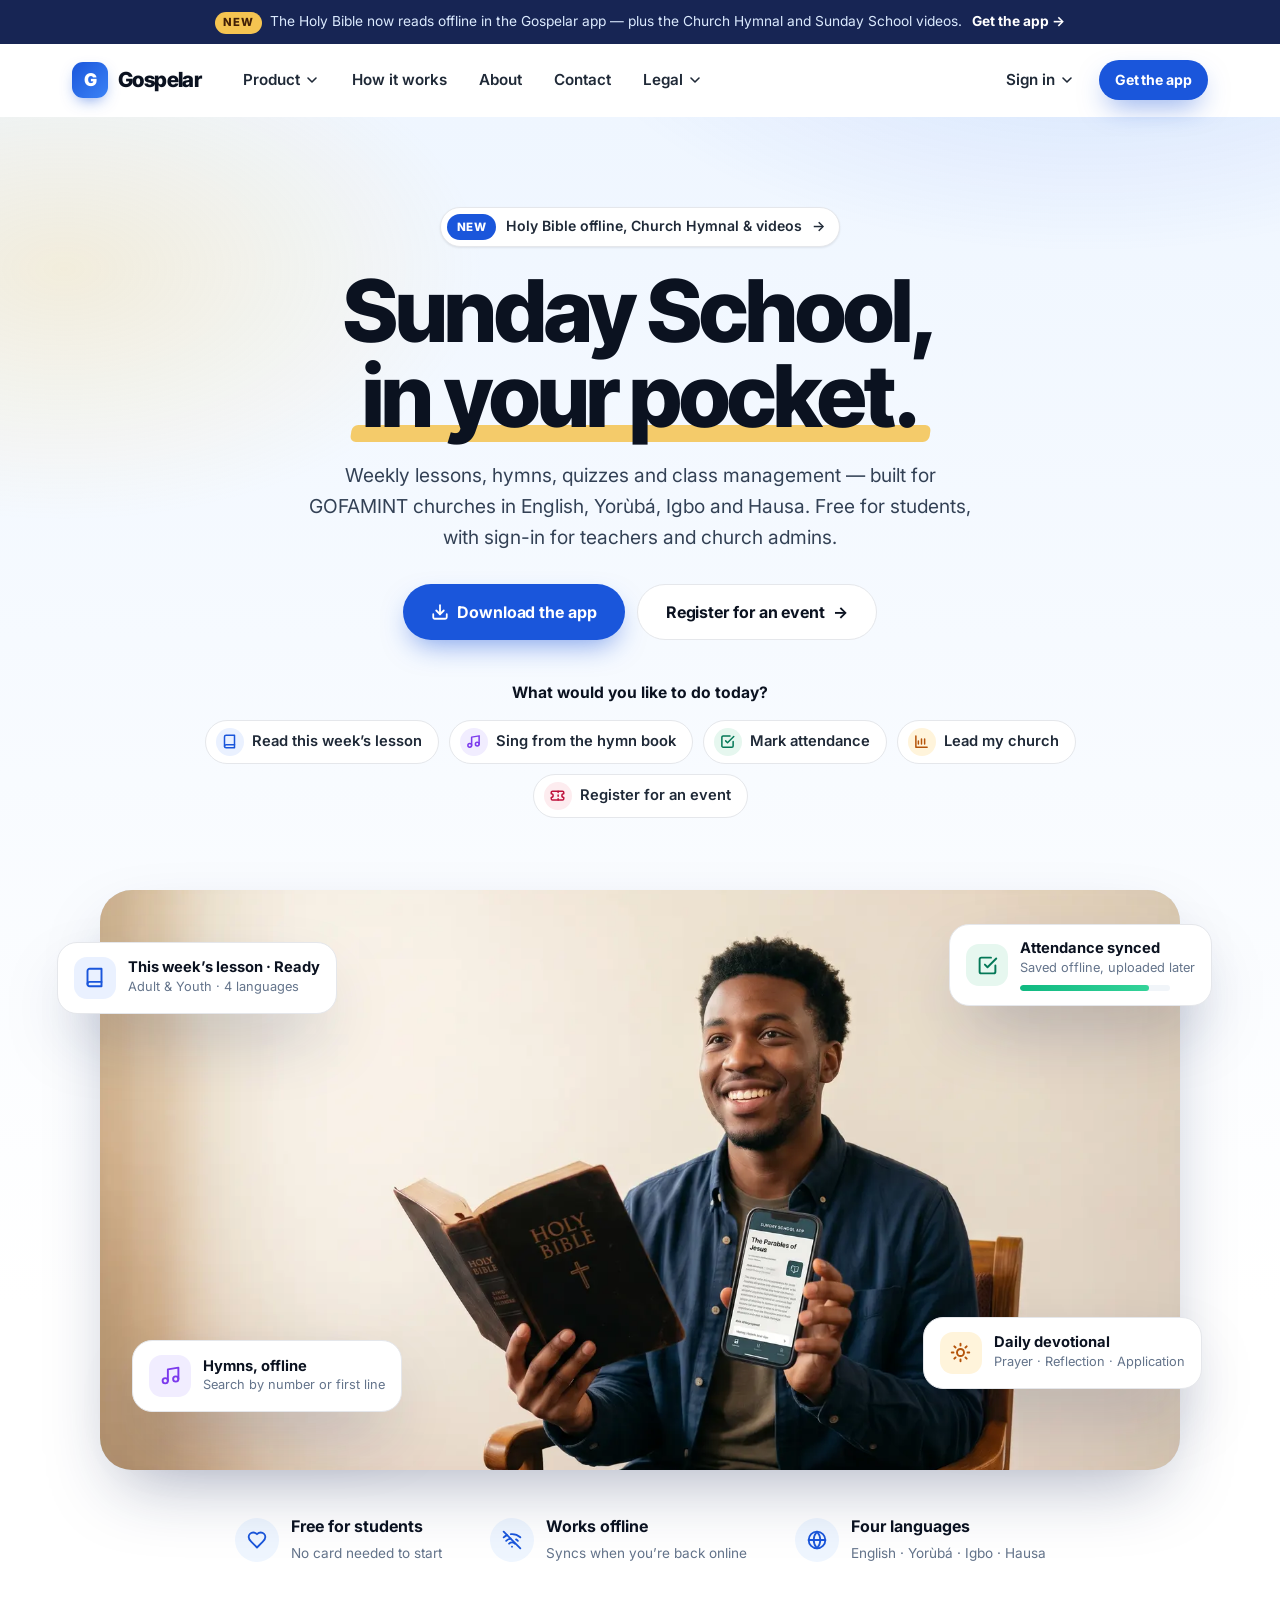
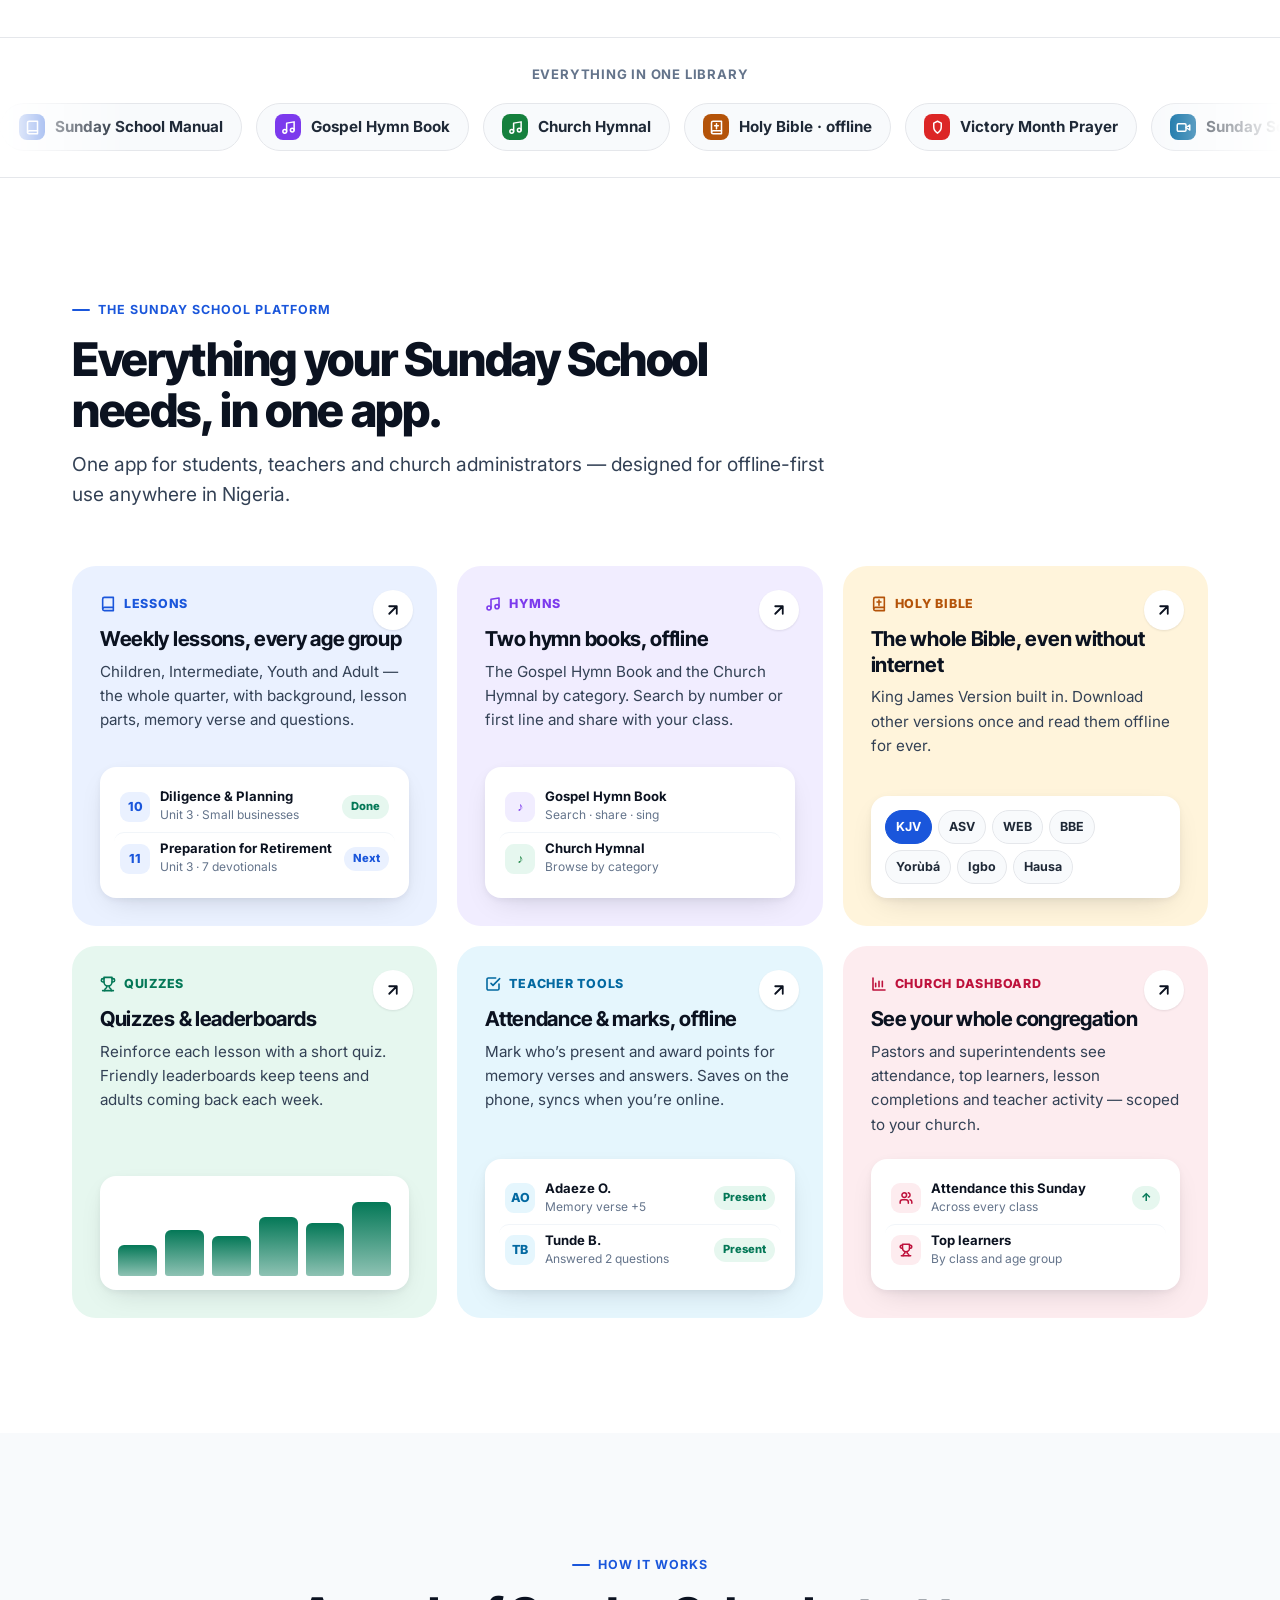
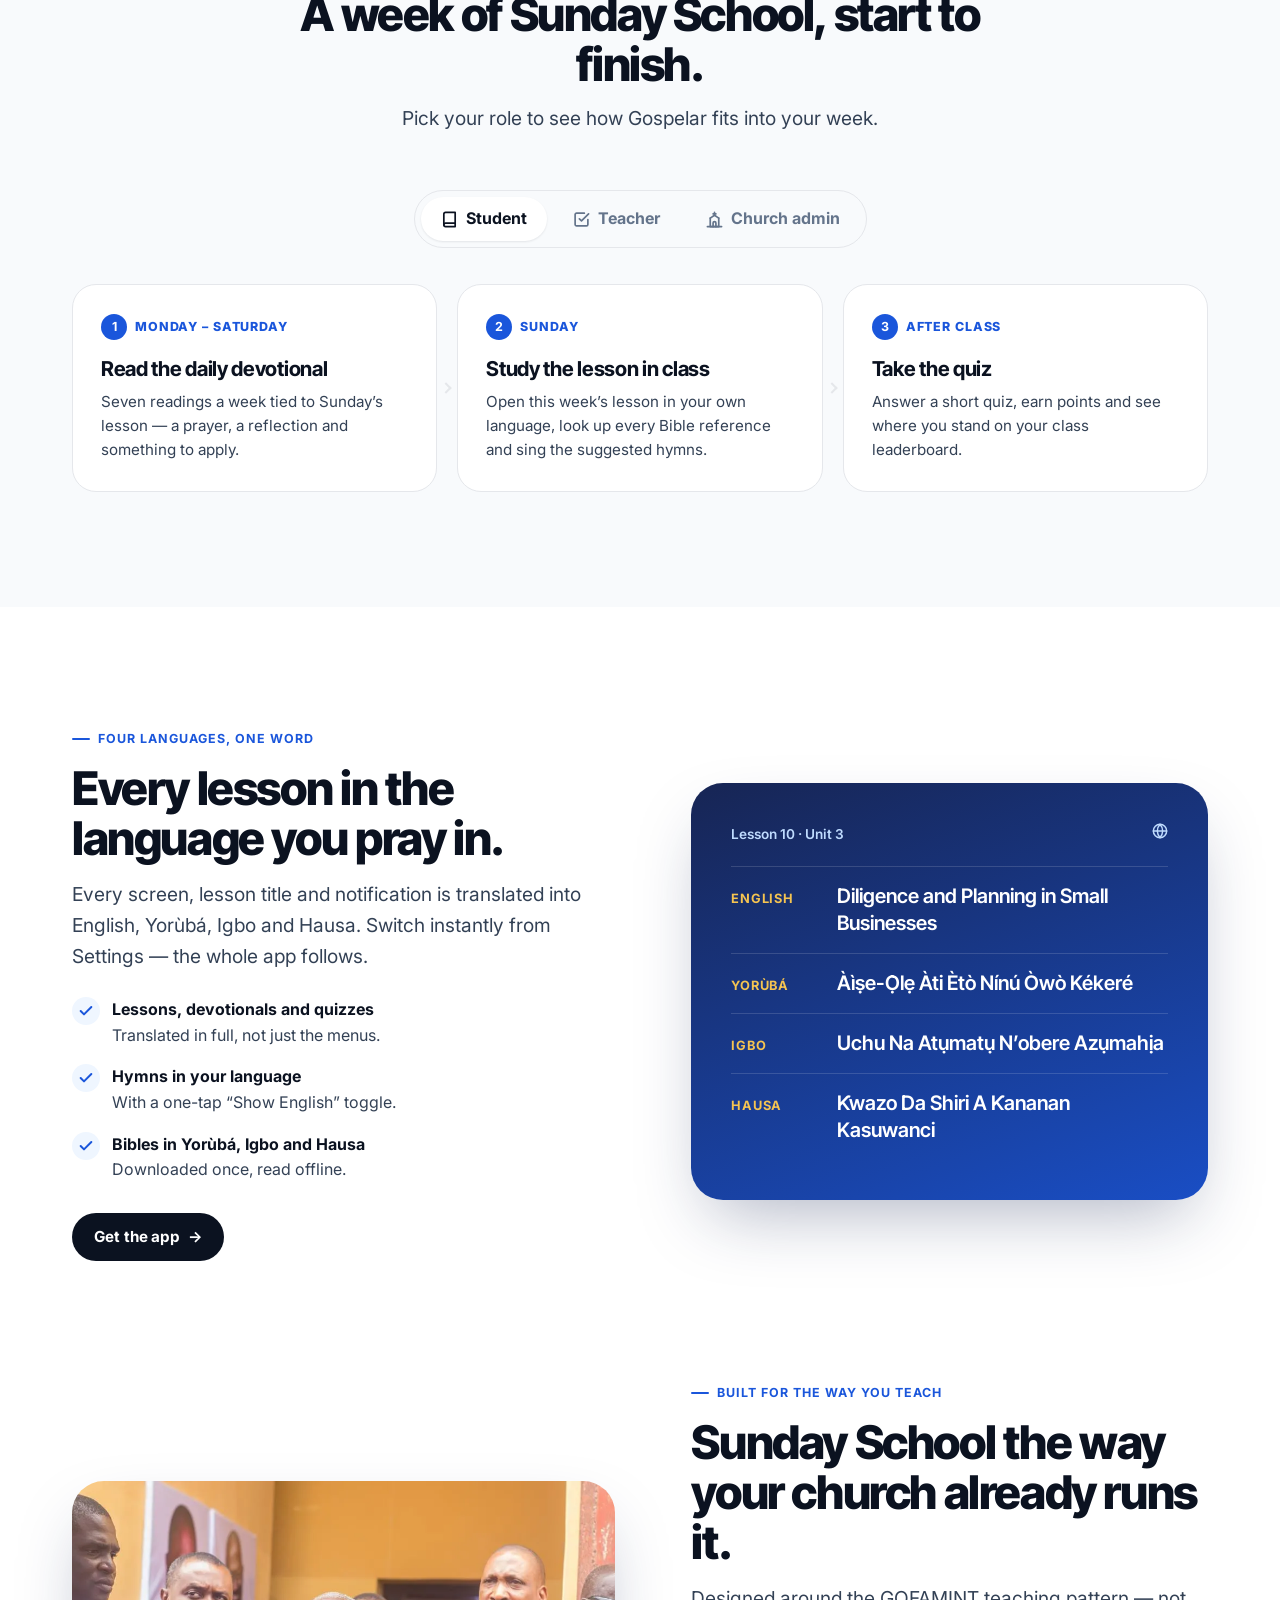
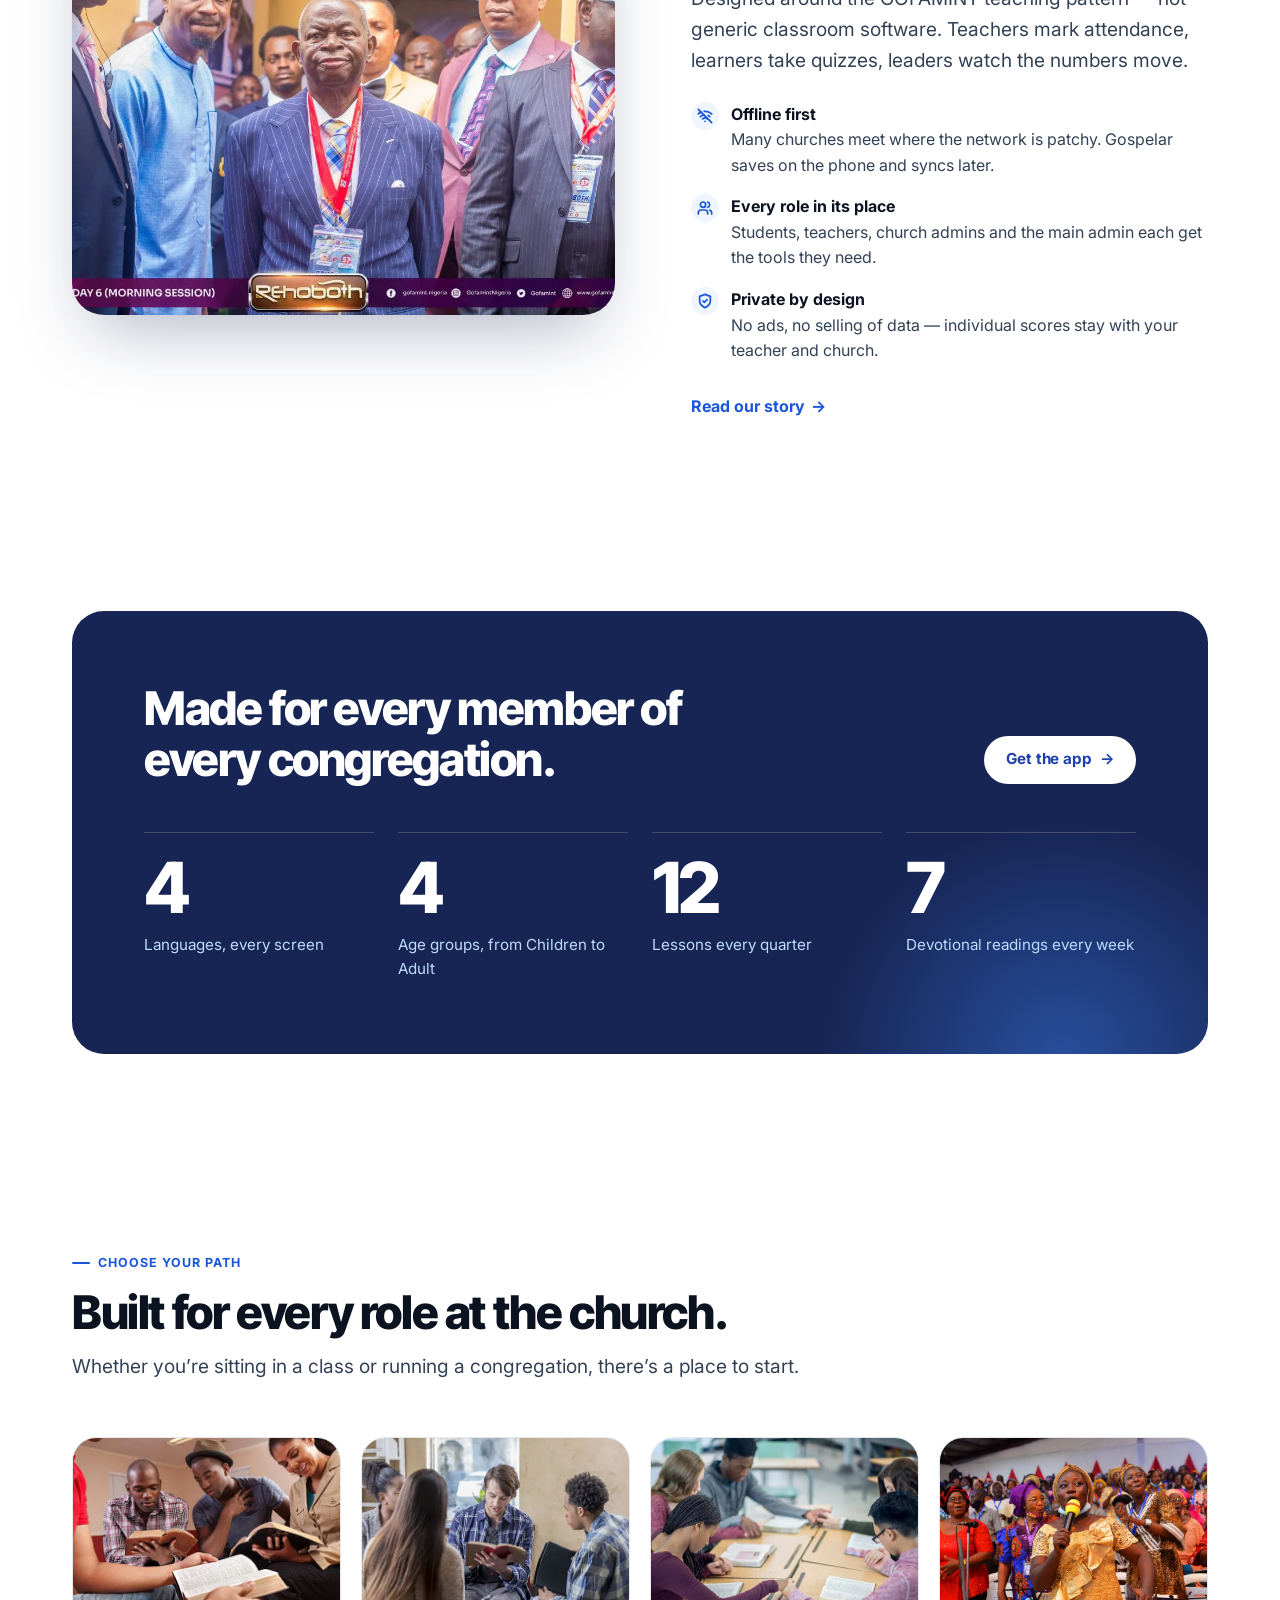
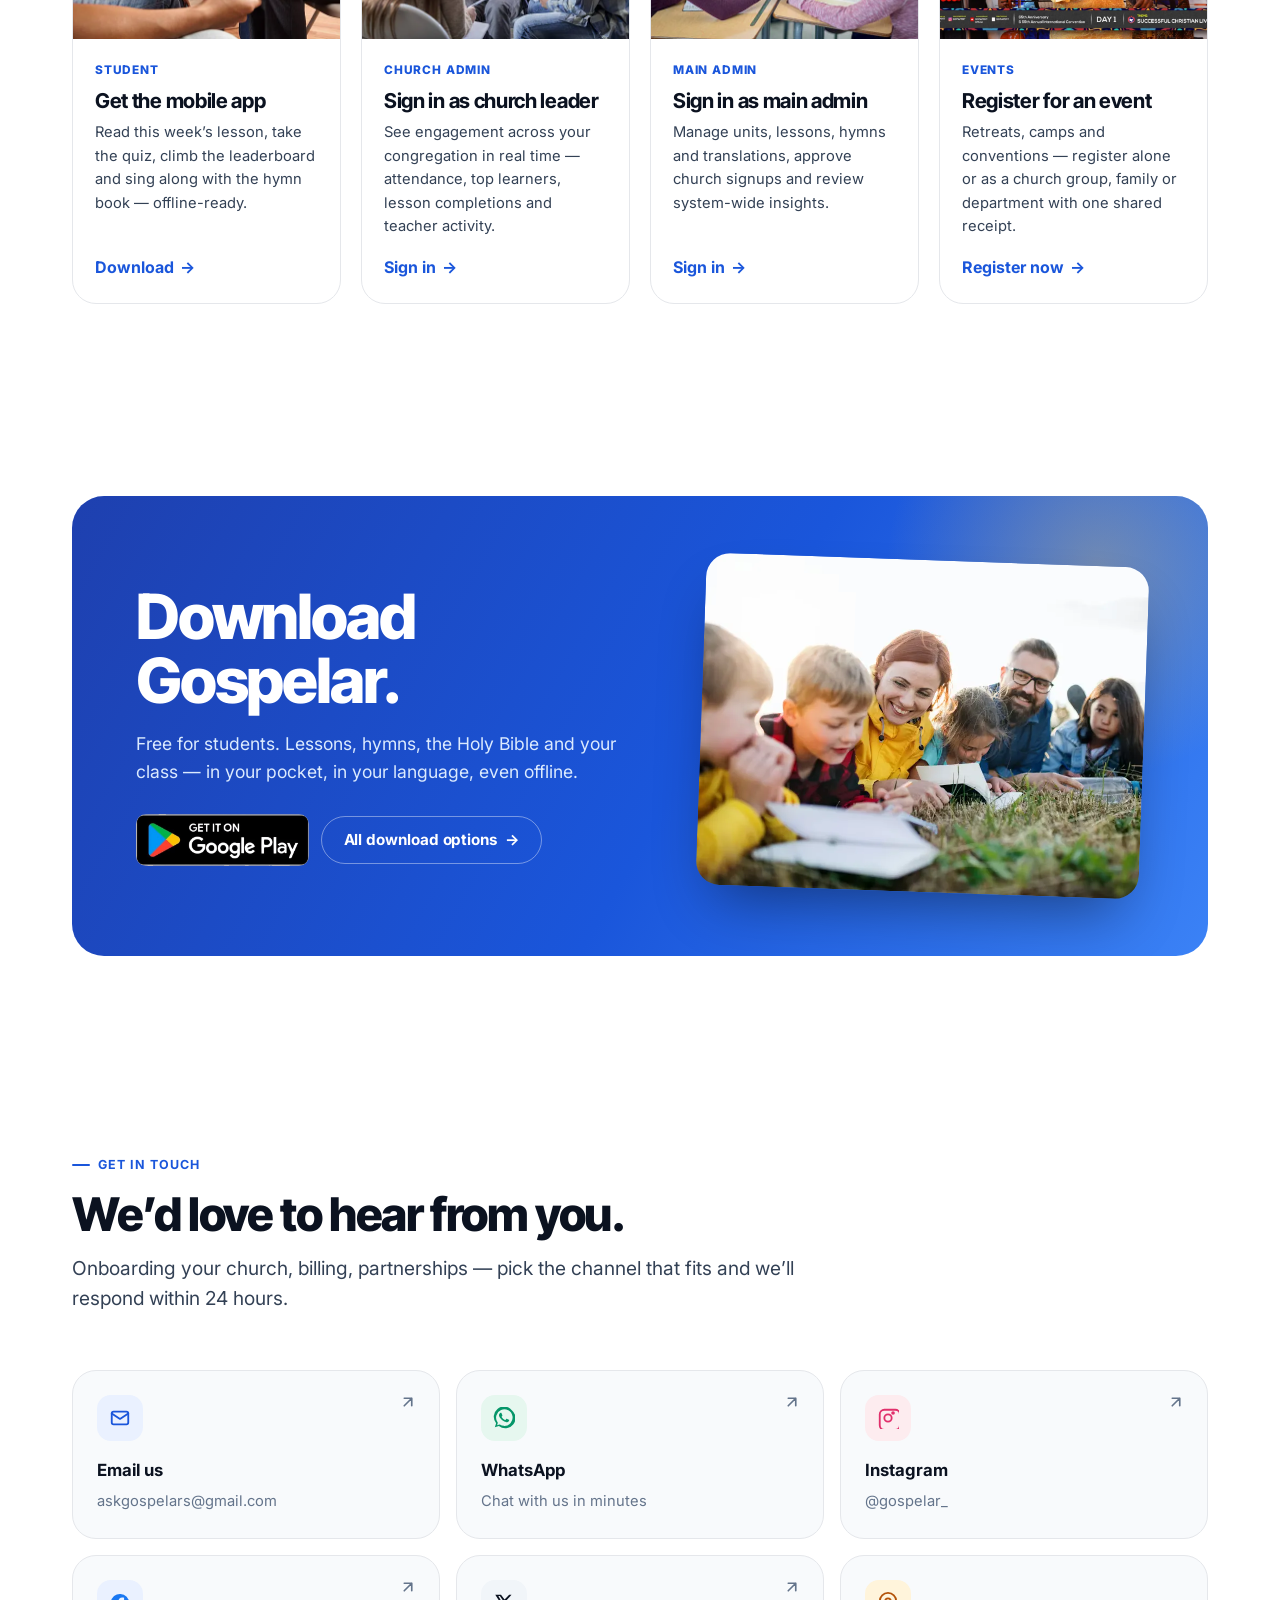
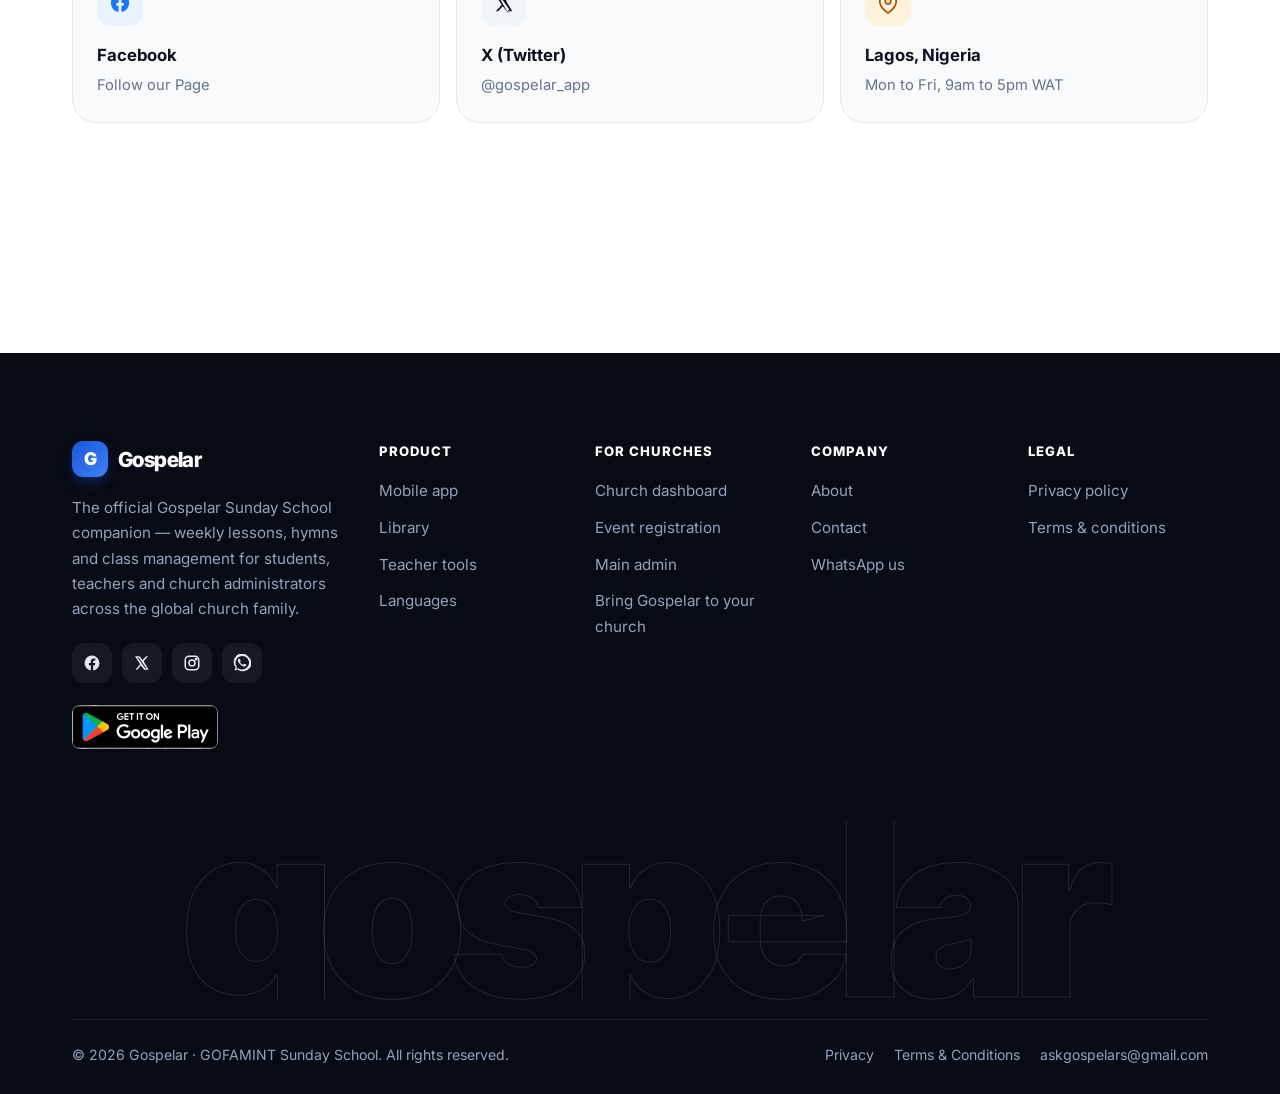
==== commit 2498b5c2: "Legal menu: Privacy Policy and Terms & Conditions in the main navigation Adds a Legal dropdown (and " ====
--- a/index.html
+++ b/index.html
@@ -69,6 +69,19 @@
       <a class="nav-link" href="/#walkthrough">How it works</a>
       <a class="nav-link" href="/about">About</a>
       <a class="nav-link" href="/#contact">Contact</a>
+      <div class="nav-item">
+        <button class="nav-trigger" aria-expanded="false" aria-haspopup="true">Legal <svg width="16" height="16" viewBox="0 0 24 24" fill="none" stroke="currentColor" stroke-width="2.4" stroke-linecap="round" stroke-linejoin="round" aria-hidden="true"><path d="m6 9 6 6 6-6"/></svg></button>
+        <div class="dropdown" role="menu">
+          <a class="dd-link" href="/privacy">
+          <span class="dd-icon" style="background:#E6F7EF;color:#047857"><svg width="20" height="20" viewBox="0 0 24 24" fill="none" stroke="currentColor" stroke-width="2" stroke-linecap="round" stroke-linejoin="round" aria-hidden="true"><path d="M12 22s8-4 8-10V5l-8-3-8 3v7c0 6 8 10 8 10z"/><path d="m9 12 2 2 4-4"/></svg></span>
+          <span><span class="dd-title">Privacy Policy</span><span class="dd-sub" style="display:block">What we collect, how we use it, your rights</span></span>
+        </a>
+          <a class="dd-link" href="/terms">
+          <span class="dd-icon" style="background:#EAF1FF;color:#1A56DB"><svg width="20" height="20" viewBox="0 0 24 24" fill="none" stroke="currentColor" stroke-width="2" stroke-linecap="round" stroke-linejoin="round" aria-hidden="true"><path d="M4 19.5A2.5 2.5 0 0 1 6.5 17H20"/><path d="M6.5 2H20v20H6.5A2.5 2.5 0 0 1 4 19.5v-15A2.5 2.5 0 0 1 6.5 2z"/></svg></span>
+          <span><span class="dd-title">Terms &amp; Conditions</span><span class="dd-sub" style="display:block">The rules for using the Gospelar app and website</span></span>
+        </a>
+        </div>
+      </div>
     </nav>
 
     <div class="nav-actions">
@@ -126,6 +139,16 @@
     <a class="dd-link" href="/#walkthrough"><span class="dd-title">How it works</span></a>
     <a class="dd-link" href="/about"><span class="dd-title">About</span></a>
     <a class="dd-link" href="/#contact"><span class="dd-title">Contact</span></a>
+  </div>
+  <div class="m-group"><div class="m-label">Legal</div>
+    <a class="dd-link" href="/privacy">
+          <span class="dd-icon" style="background:#E6F7EF;color:#047857"><svg width="20" height="20" viewBox="0 0 24 24" fill="none" stroke="currentColor" stroke-width="2" stroke-linecap="round" stroke-linejoin="round" aria-hidden="true"><path d="M12 22s8-4 8-10V5l-8-3-8 3v7c0 6 8 10 8 10z"/><path d="m9 12 2 2 4-4"/></svg></span>
+          <span><span class="dd-title">Privacy Policy</span><span class="dd-sub" style="display:block">What we collect, how we use it, your rights</span></span>
+        </a>
+    <a class="dd-link" href="/terms">
+          <span class="dd-icon" style="background:#EAF1FF;color:#1A56DB"><svg width="20" height="20" viewBox="0 0 24 24" fill="none" stroke="currentColor" stroke-width="2" stroke-linecap="round" stroke-linejoin="round" aria-hidden="true"><path d="M4 19.5A2.5 2.5 0 0 1 6.5 17H20"/><path d="M6.5 2H20v20H6.5A2.5 2.5 0 0 1 4 19.5v-15A2.5 2.5 0 0 1 6.5 2z"/></svg></span>
+          <span><span class="dd-title">Terms &amp; Conditions</span><span class="dd-sub" style="display:block">The rules for using the Gospelar app and website</span></span>
+        </a>
   </div>
   <div class="m-group"><div class="m-label">Sign in</div>
     <a class="dd-link" href="https://church.gospelar.com">
@@ -560,13 +583,13 @@
       </ul></div>
       <div class="foot-col"><h4>Legal</h4><ul>
         <li><a href="/privacy">Privacy policy</a></li>
-        <li><a href="/terms">Terms of service</a></li>
+        <li><a href="/terms">Terms &amp; conditions</a></li>
       </ul></div>
     </div>
     <div class="foot-wordmark" aria-hidden="true">gospelar</div>
     <div class="foot-bottom">
       <div>© <span data-year>2026</span> Gospelar · GOFAMINT Sunday School. All rights reserved.</div>
-      <nav aria-label="Legal"><a href="/privacy">Privacy</a><a href="/terms">Terms</a><a href="mailto:askgospelars@gmail.com">askgospelars@gmail.com</a></nav>
+      <nav aria-label="Legal"><a href="/privacy">Privacy</a><a href="/terms">Terms &amp; Conditions</a><a href="mailto:askgospelars@gmail.com">askgospelars@gmail.com</a></nav>
     </div>
   </div>
 </footer>
--- a/assets/site.css
+++ b/assets/site.css
@@ -170,7 +170,7 @@
   font-weight: 600; font-size: .95rem; color: var(--ink-2); transition: background .15s, color .15s;
 }
 .nav-link:hover, .nav-trigger:hover, .nav-item.open > .nav-trigger { background: var(--bg-soft); color: var(--ink); }
-.nav-link[aria-current="page"] { color: var(--blue); }
+.nav-link[aria-current="page"], .nav-trigger.is-current { color: var(--blue); }
 .nav-trigger svg { transition: transform .2s; }
 .nav-item { position: relative; }
 .nav-item.open > .nav-trigger svg { transform: rotate(180deg); }
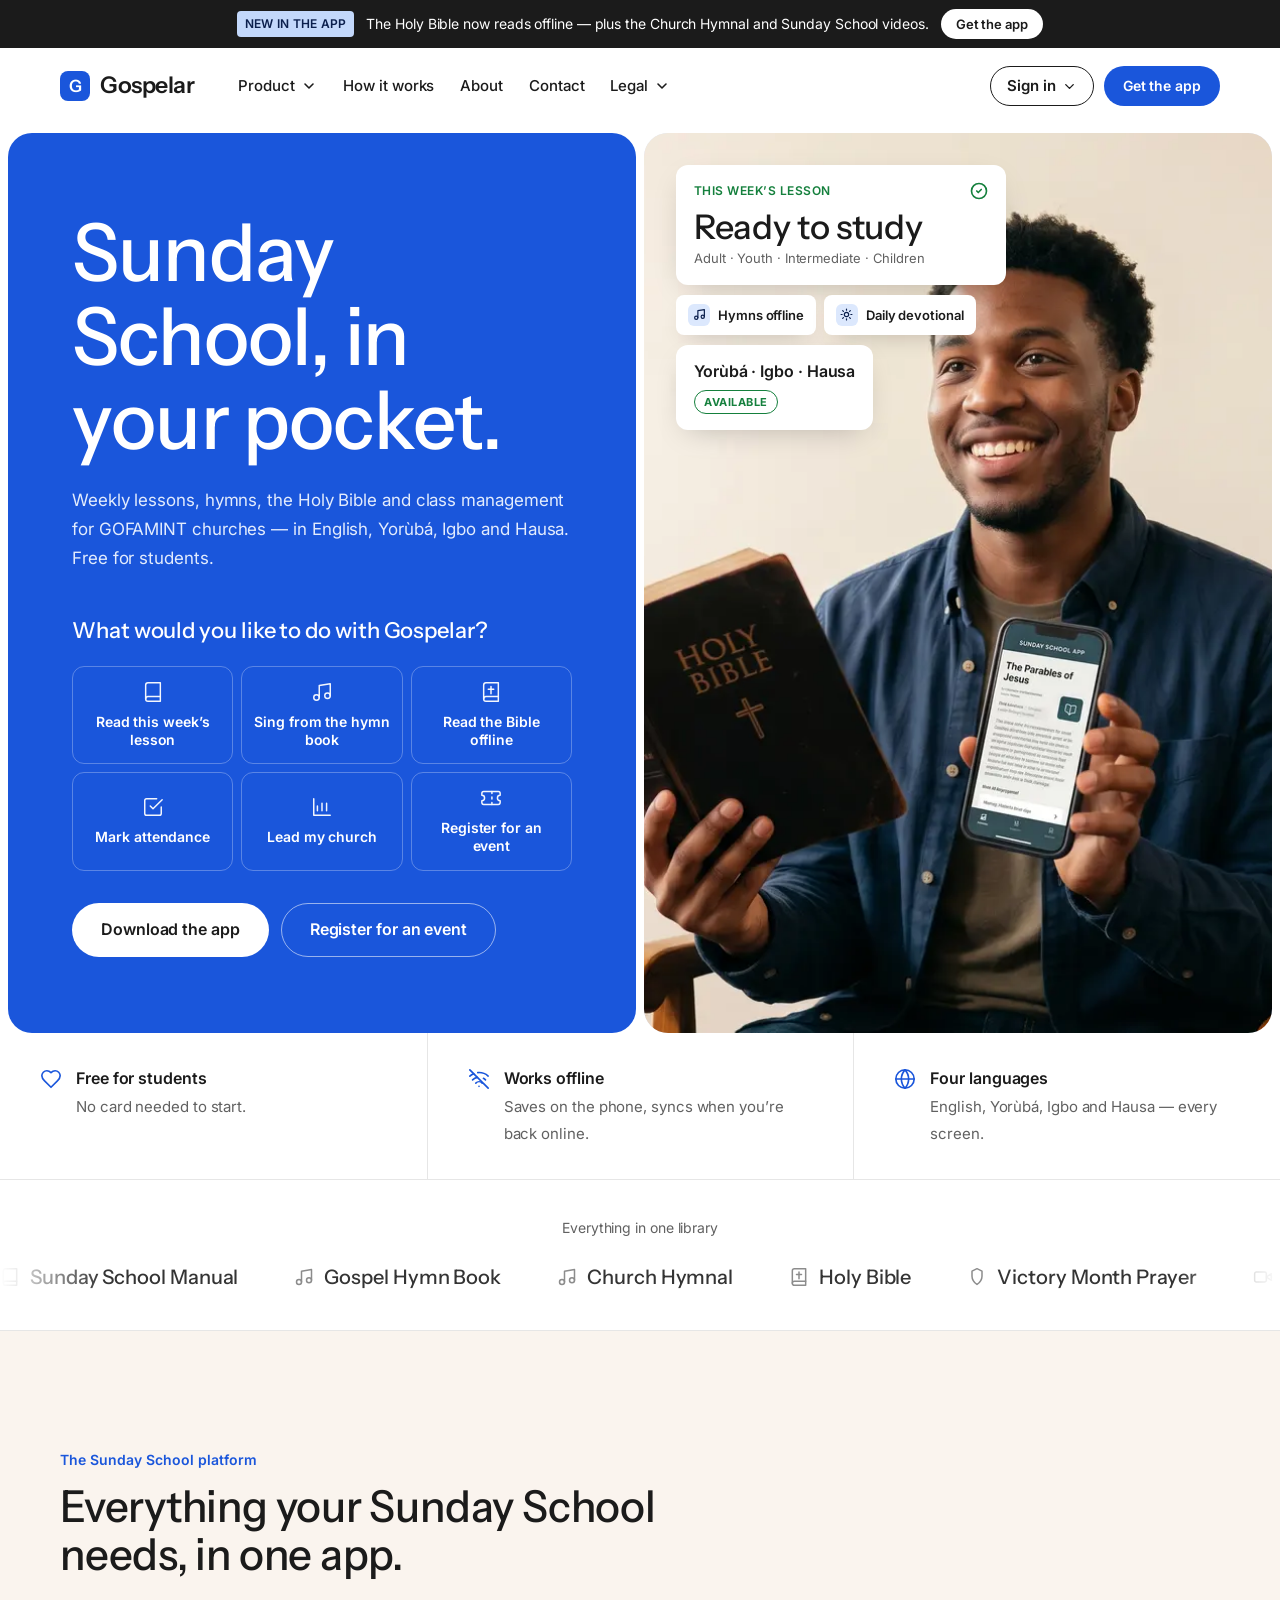
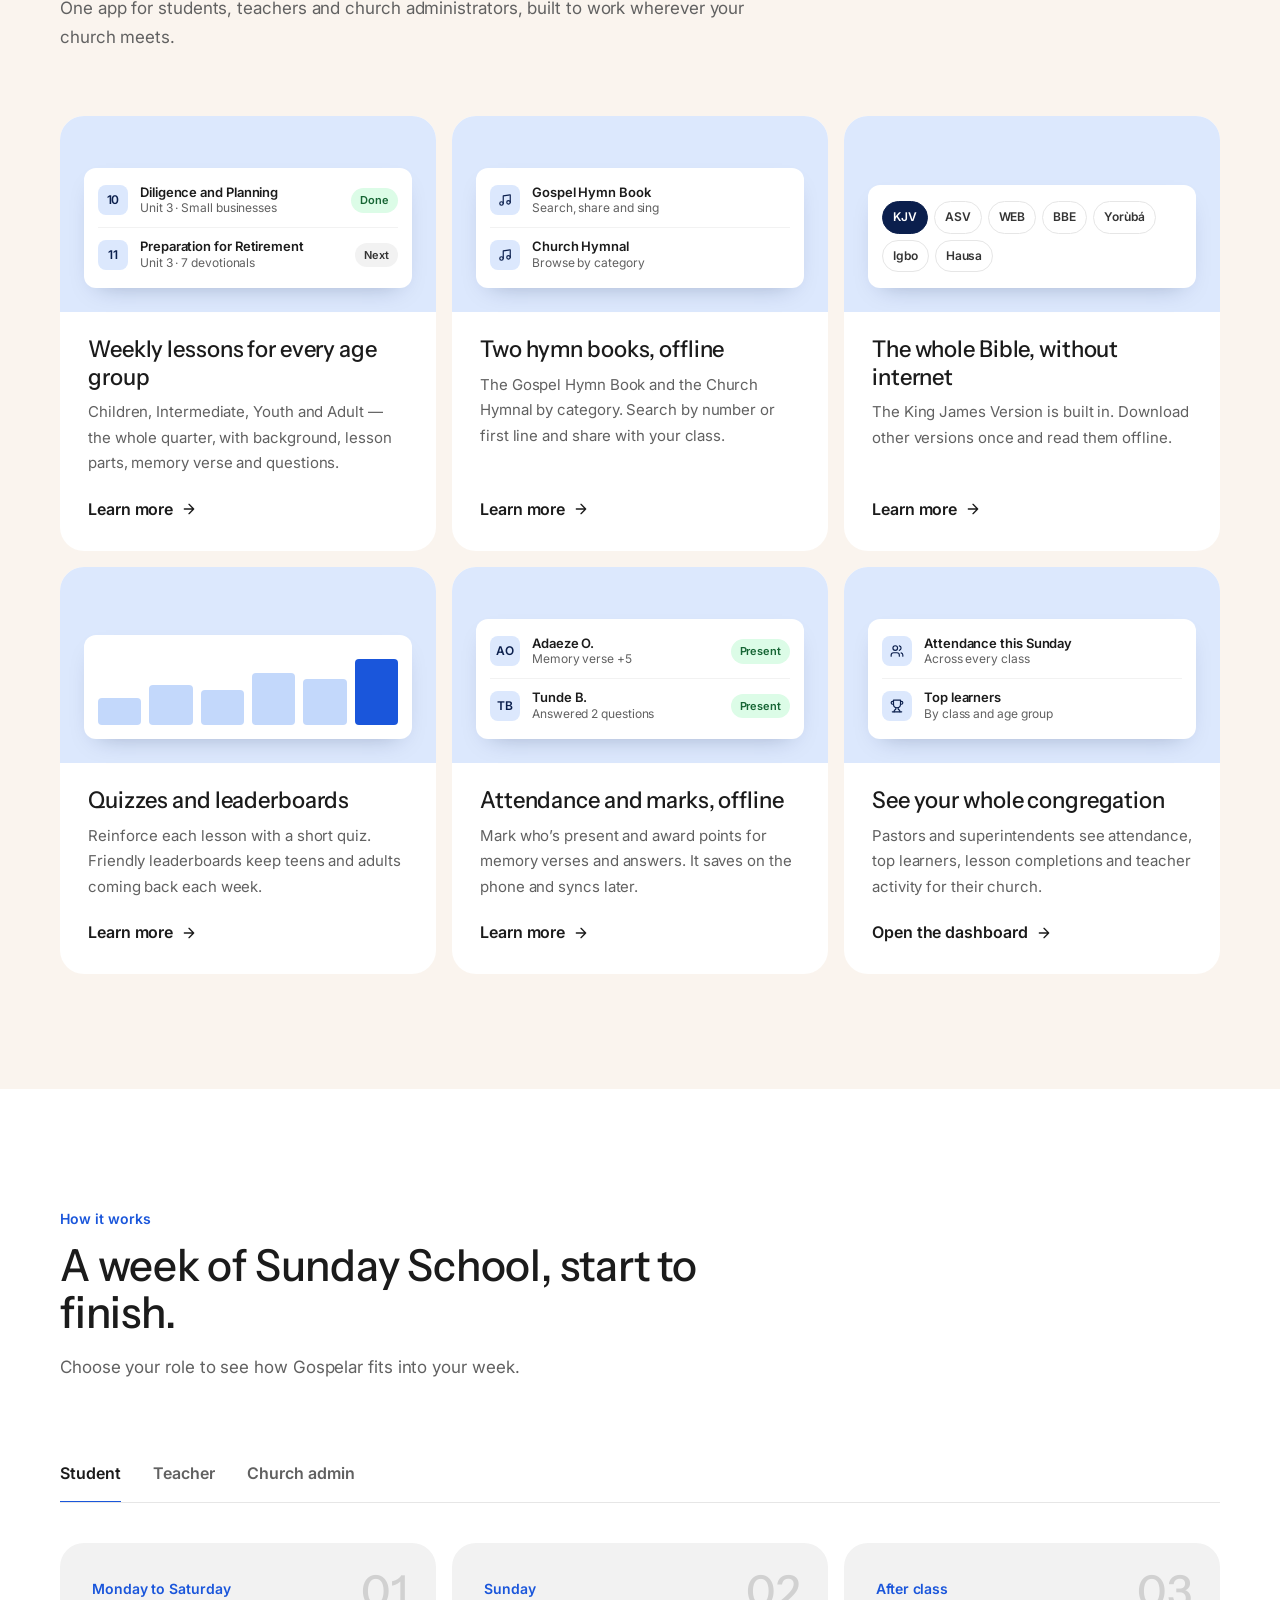
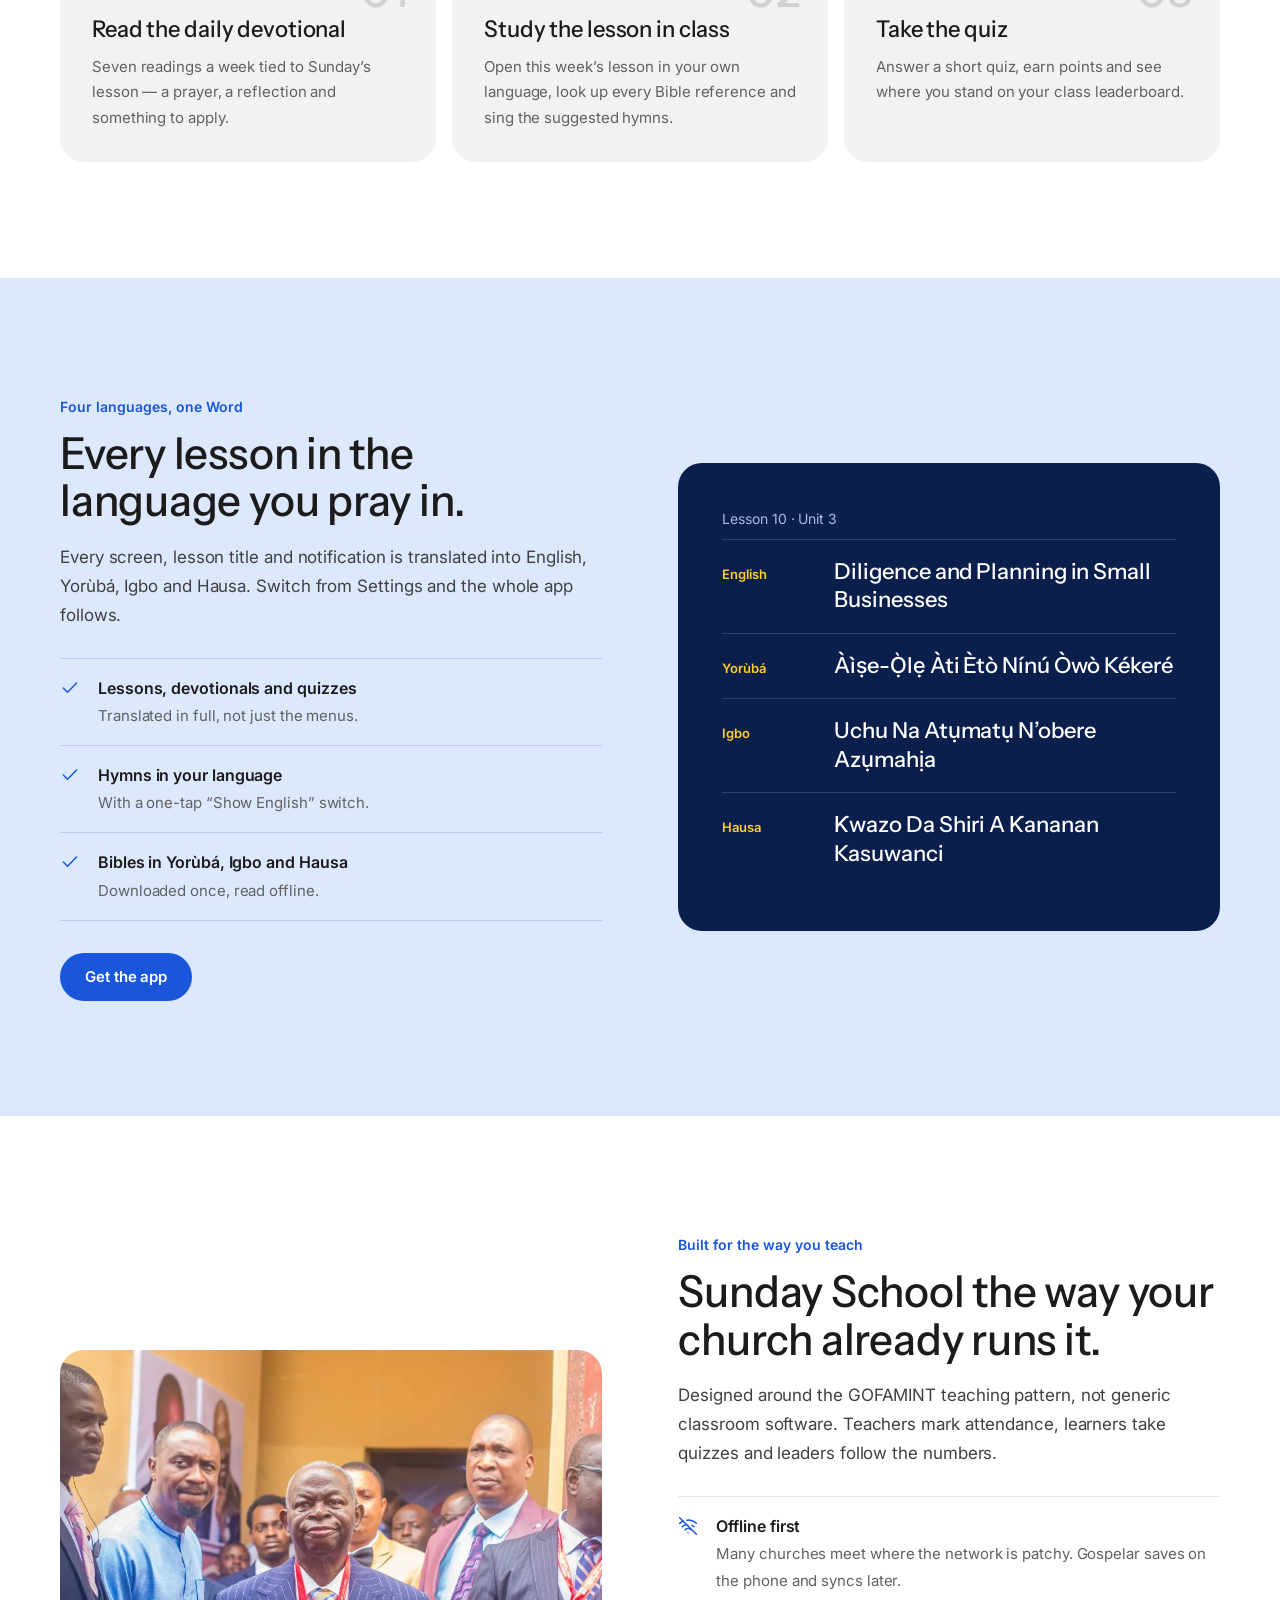
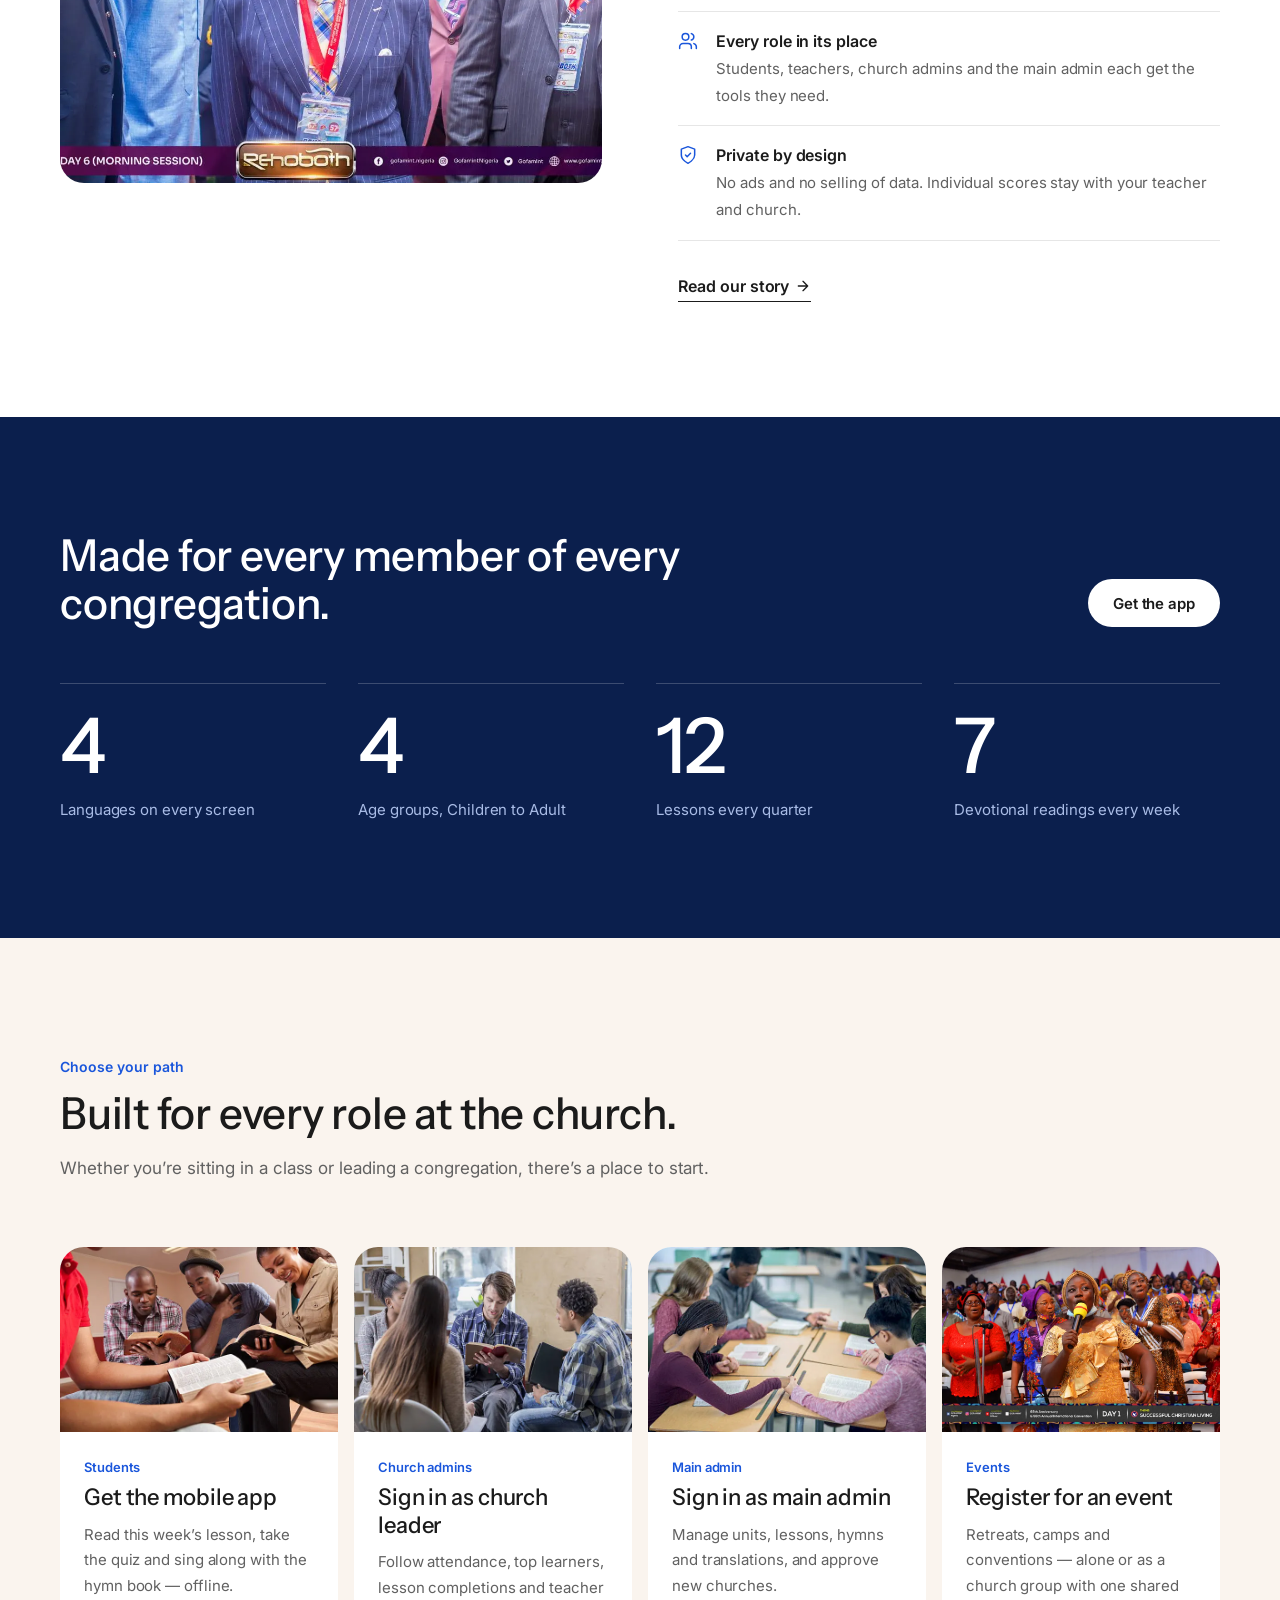
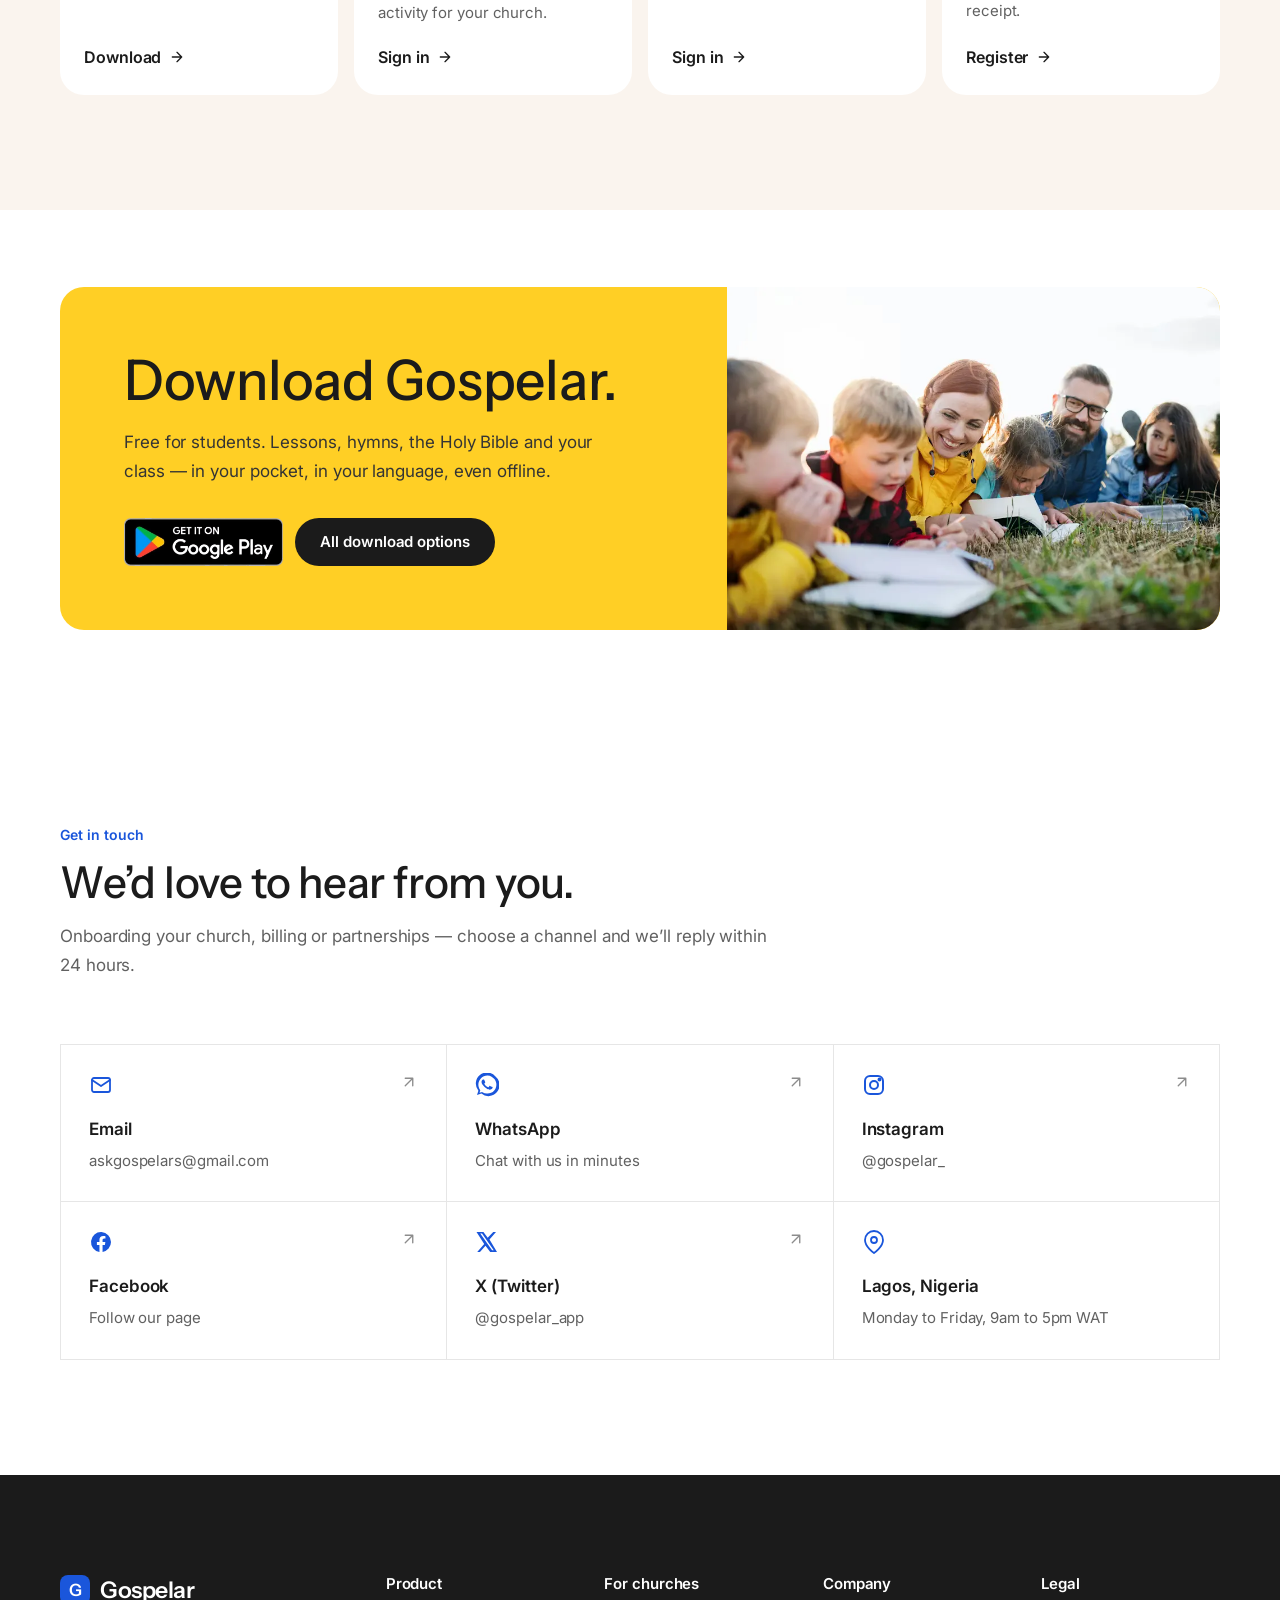
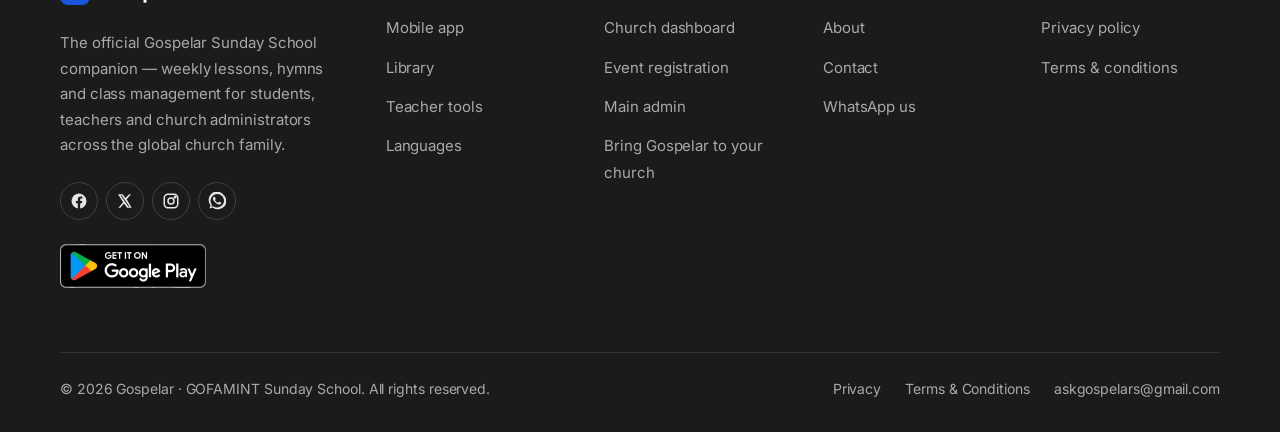
==== commit 1e4ad359: "Redesign v2: solid colour blocks, Deel-style type, calmer details Headings in Instrument Sans at med" ====
--- a/index.html
+++ b/index.html
@@ -20,15 +20,18 @@
 <meta name="google-site-verification" content="_QhrQW_RCBbt8Z-74J6TYrkos6VNBDIno-dVnlDckDE" />
 <link rel="preconnect" href="https://fonts.googleapis.com">
 <link rel="preconnect" href="https://fonts.gstatic.com" crossorigin>
-<link href="https://fonts.googleapis.com/css2?family=Inter:wght@400;500;600;700;800&family=Inter+Tight:wght@600;700;800;900&display=swap" rel="stylesheet">
+<link href="https://fonts.googleapis.com/css2?family=Inter:wght@400;500;600;700&family=Instrument+Sans:wdth,wght@75..100,400..700&display=swap" rel="stylesheet">
 <link rel="stylesheet" href="/assets/site.css">
 </head>
 <body>
 <a class="sr-only" href="#main">Skip to content</a>
 
 <div class="announce">
-  <span class="tag">New</span>The Holy Bible now reads offline in the Gospelar app — plus the Church Hymnal and Sunday School videos.
-  <a href="/app">Get the app <span class="arrow">→</span></a>
+  <div class="container">
+    <span class="tag">New in the app</span>
+    <span>The Holy Bible now reads offline — plus the Church Hymnal and Sunday School videos.</span>
+    <a href="/app" class="btn btn-white">Get the app</a>
+  </div>
 </div>
 
 <header class="site-header">
@@ -40,28 +43,28 @@
         <button class="nav-trigger" aria-expanded="false" aria-haspopup="true">Product <svg width="16" height="16" viewBox="0 0 24 24" fill="none" stroke="currentColor" stroke-width="2.4" stroke-linecap="round" stroke-linejoin="round" aria-hidden="true"><path d="m6 9 6 6 6-6"/></svg></button>
         <div class="dropdown mega" role="menu">
           <a class="dd-link" href="/app">
-          <span class="dd-icon" style="background:#EAF1FF;color:#1A56DB"><svg width="20" height="20" viewBox="0 0 24 24" fill="none" stroke="currentColor" stroke-width="2" stroke-linecap="round" stroke-linejoin="round" aria-hidden="true"><rect x="5" y="2" width="14" height="20" rx="2" ry="2"/><path d="M12 18h.01"/></svg></span>
-          <span><span class="dd-title">Mobile app</span><span class="dd-sub" style="display:block">Lessons, hymns, Bible &amp; quizzes — free for students</span></span>
+          <span class="dd-icon"><svg width="19" height="19" viewBox="0 0 24 24" fill="none" stroke="currentColor" stroke-width="1.9" stroke-linecap="round" stroke-linejoin="round" aria-hidden="true"><rect x="5" y="2" width="14" height="20" rx="2" ry="2"/><path d="M12 18h.01"/></svg></span>
+          <span><span class="dd-title">Mobile app</span><span class="dd-sub">Lessons, hymns, Bible &amp; quizzes — free for students</span></span>
         </a>
           <a class="dd-link" href="/#platform">
-          <span class="dd-icon" style="background:#F1EDFF;color:#7C3AED"><svg width="20" height="20" viewBox="0 0 24 24" fill="none" stroke="currentColor" stroke-width="2" stroke-linecap="round" stroke-linejoin="round" aria-hidden="true"><path d="M4 19.5A2.5 2.5 0 0 1 6.5 17H20"/><path d="M6.5 2H20v20H6.5A2.5 2.5 0 0 1 4 19.5v-15A2.5 2.5 0 0 1 6.5 2z"/></svg></span>
-          <span><span class="dd-title">Library</span><span class="dd-sub" style="display:block">Sunday School manual, hymn books, Holy Bible</span></span>
+          <span class="dd-icon"><svg width="19" height="19" viewBox="0 0 24 24" fill="none" stroke="currentColor" stroke-width="1.9" stroke-linecap="round" stroke-linejoin="round" aria-hidden="true"><path d="M4 19.5A2.5 2.5 0 0 1 6.5 17H20"/><path d="M6.5 2H20v20H6.5A2.5 2.5 0 0 1 4 19.5v-15A2.5 2.5 0 0 1 6.5 2z"/></svg></span>
+          <span><span class="dd-title">Library</span><span class="dd-sub">Sunday School manual, hymn books, Holy Bible</span></span>
         </a>
           <a class="dd-link" href="/#walkthrough">
-          <span class="dd-icon" style="background:#E6F7EF;color:#047857"><svg width="20" height="20" viewBox="0 0 24 24" fill="none" stroke="currentColor" stroke-width="2" stroke-linecap="round" stroke-linejoin="round" aria-hidden="true"><path d="m9 11 3 3L22 4"/><path d="M21 12v7a2 2 0 0 1-2 2H5a2 2 0 0 1-2-2V5a2 2 0 0 1 2-2h11"/></svg></span>
-          <span><span class="dd-title">Teacher tools</span><span class="dd-sub" style="display:block">Attendance &amp; marks that work offline</span></span>
+          <span class="dd-icon"><svg width="19" height="19" viewBox="0 0 24 24" fill="none" stroke="currentColor" stroke-width="1.9" stroke-linecap="round" stroke-linejoin="round" aria-hidden="true"><path d="m9 11 3 3L22 4"/><path d="M21 12v7a2 2 0 0 1-2 2H5a2 2 0 0 1-2-2V5a2 2 0 0 1 2-2h11"/></svg></span>
+          <span><span class="dd-title">Teacher tools</span><span class="dd-sub">Attendance &amp; marks that work offline</span></span>
         </a>
           <a class="dd-link" href="https://church.gospelar.com">
-          <span class="dd-icon" style="background:#FFF4DB;color:#B45309"><svg width="20" height="20" viewBox="0 0 24 24" fill="none" stroke="currentColor" stroke-width="2" stroke-linecap="round" stroke-linejoin="round" aria-hidden="true"><path d="M3 3v18h18"/><path d="M7 16v-5M12 16V8M17 16v-8"/></svg></span>
-          <span><span class="dd-title">Church dashboard</span><span class="dd-sub" style="display:block">Engagement across your congregation</span></span>
+          <span class="dd-icon"><svg width="19" height="19" viewBox="0 0 24 24" fill="none" stroke="currentColor" stroke-width="1.9" stroke-linecap="round" stroke-linejoin="round" aria-hidden="true"><path d="M3 3v18h18"/><path d="M7 16v-5M12 16V8M17 16v-8"/></svg></span>
+          <span><span class="dd-title">Church dashboard</span><span class="dd-sub">Engagement across your congregation</span></span>
         </a>
           <a class="dd-link" href="https://register.gospelar.com/">
-          <span class="dd-icon" style="background:#FDECEF;color:#BE123C"><svg width="20" height="20" viewBox="0 0 24 24" fill="none" stroke="currentColor" stroke-width="2" stroke-linecap="round" stroke-linejoin="round" aria-hidden="true"><path d="M2 9a3 3 0 0 1 0 6v2a2 2 0 0 0 2 2h16a2 2 0 0 0 2-2v-2a3 3 0 0 1 0-6V7a2 2 0 0 0-2-2H4a2 2 0 0 0-2 2Z"/><path d="M13 5v2M13 17v2M13 11v2"/></svg></span>
-          <span><span class="dd-title">Event registration</span><span class="dd-sub" style="display:block">Retreats, camps &amp; conventions</span></span>
+          <span class="dd-icon"><svg width="19" height="19" viewBox="0 0 24 24" fill="none" stroke="currentColor" stroke-width="1.9" stroke-linecap="round" stroke-linejoin="round" aria-hidden="true"><path d="M2 9a3 3 0 0 1 0 6v2a2 2 0 0 0 2 2h16a2 2 0 0 0 2-2v-2a3 3 0 0 1 0-6V7a2 2 0 0 0-2-2H4a2 2 0 0 0-2 2Z"/><path d="M13 5v2M13 17v2M13 11v2"/></svg></span>
+          <span><span class="dd-title">Event registration</span><span class="dd-sub">Retreats, camps &amp; conventions</span></span>
         </a>
           <a class="dd-link" href="/#languages">
-          <span class="dd-icon" style="background:#E5F6FD;color:#0369A1"><svg width="20" height="20" viewBox="0 0 24 24" fill="none" stroke="currentColor" stroke-width="2" stroke-linecap="round" stroke-linejoin="round" aria-hidden="true"><circle cx="12" cy="12" r="10"/><path d="M2 12h20"/><path d="M12 2a15.3 15.3 0 0 1 4 10 15.3 15.3 0 0 1-4 10 15.3 15.3 0 0 1-4-10 15.3 15.3 0 0 1 4-10z"/></svg></span>
-          <span><span class="dd-title">Four languages</span><span class="dd-sub" style="display:block">English, Yorùbá, Igbo and Hausa</span></span>
+          <span class="dd-icon"><svg width="19" height="19" viewBox="0 0 24 24" fill="none" stroke="currentColor" stroke-width="1.9" stroke-linecap="round" stroke-linejoin="round" aria-hidden="true"><circle cx="12" cy="12" r="10"/><path d="M2 12h20"/><path d="M12 2a15.3 15.3 0 0 1 4 10 15.3 15.3 0 0 1-4 10 15.3 15.3 0 0 1-4-10 15.3 15.3 0 0 1 4-10z"/></svg></span>
+          <span><span class="dd-title">Four languages</span><span class="dd-sub">English, Yorùbá, Igbo and Hausa</span></span>
         </a>
           <div class="dd-foot"><span>Free for students. Sign-in for teachers and church admins.</span><a class="link-arrow" href="/app">Get the app <span class="arrow">→</span></a></div>
         </div>
@@ -73,12 +76,12 @@
         <button class="nav-trigger" aria-expanded="false" aria-haspopup="true">Legal <svg width="16" height="16" viewBox="0 0 24 24" fill="none" stroke="currentColor" stroke-width="2.4" stroke-linecap="round" stroke-linejoin="round" aria-hidden="true"><path d="m6 9 6 6 6-6"/></svg></button>
         <div class="dropdown" role="menu">
           <a class="dd-link" href="/privacy">
-          <span class="dd-icon" style="background:#E6F7EF;color:#047857"><svg width="20" height="20" viewBox="0 0 24 24" fill="none" stroke="currentColor" stroke-width="2" stroke-linecap="round" stroke-linejoin="round" aria-hidden="true"><path d="M12 22s8-4 8-10V5l-8-3-8 3v7c0 6 8 10 8 10z"/><path d="m9 12 2 2 4-4"/></svg></span>
-          <span><span class="dd-title">Privacy Policy</span><span class="dd-sub" style="display:block">What we collect, how we use it, your rights</span></span>
+          <span class="dd-icon"><svg width="19" height="19" viewBox="0 0 24 24" fill="none" stroke="currentColor" stroke-width="1.9" stroke-linecap="round" stroke-linejoin="round" aria-hidden="true"><path d="M12 22s8-4 8-10V5l-8-3-8 3v7c0 6 8 10 8 10z"/><path d="m9 12 2 2 4-4"/></svg></span>
+          <span><span class="dd-title">Privacy Policy</span><span class="dd-sub">What we collect, how we use it, your rights</span></span>
         </a>
           <a class="dd-link" href="/terms">
-          <span class="dd-icon" style="background:#EAF1FF;color:#1A56DB"><svg width="20" height="20" viewBox="0 0 24 24" fill="none" stroke="currentColor" stroke-width="2" stroke-linecap="round" stroke-linejoin="round" aria-hidden="true"><path d="M4 19.5A2.5 2.5 0 0 1 6.5 17H20"/><path d="M6.5 2H20v20H6.5A2.5 2.5 0 0 1 4 19.5v-15A2.5 2.5 0 0 1 6.5 2z"/></svg></span>
-          <span><span class="dd-title">Terms &amp; Conditions</span><span class="dd-sub" style="display:block">The rules for using the Gospelar app and website</span></span>
+          <span class="dd-icon"><svg width="19" height="19" viewBox="0 0 24 24" fill="none" stroke="currentColor" stroke-width="1.9" stroke-linecap="round" stroke-linejoin="round" aria-hidden="true"><path d="M4 19.5A2.5 2.5 0 0 1 6.5 17H20"/><path d="M6.5 2H20v20H6.5A2.5 2.5 0 0 1 4 19.5v-15A2.5 2.5 0 0 1 6.5 2z"/></svg></span>
+          <span><span class="dd-title">Terms &amp; Conditions</span><span class="dd-sub">The rules for using the Gospelar app and website</span></span>
         </a>
         </div>
       </div>
@@ -86,19 +89,19 @@
 
     <div class="nav-actions">
       <div class="nav-item hide-m">
-        <button class="nav-trigger" aria-expanded="false" aria-haspopup="true">Sign in <svg width="16" height="16" viewBox="0 0 24 24" fill="none" stroke="currentColor" stroke-width="2.4" stroke-linecap="round" stroke-linejoin="round" aria-hidden="true"><path d="m6 9 6 6 6-6"/></svg></button>
+        <button class="nav-trigger btn btn-line btn-sm" aria-expanded="false" aria-haspopup="true">Sign in <svg width="15" height="15" viewBox="0 0 24 24" fill="none" stroke="currentColor" stroke-width="2.2" stroke-linecap="round" stroke-linejoin="round" aria-hidden="true"><path d="m6 9 6 6 6-6"/></svg></button>
         <div class="dropdown right" role="menu">
           <a class="dd-link" href="https://church.gospelar.com">
-          <span class="dd-icon" style="background:#EAF1FF;color:#1A56DB"><svg width="20" height="20" viewBox="0 0 24 24" fill="none" stroke="currentColor" stroke-width="2" stroke-linecap="round" stroke-linejoin="round" aria-hidden="true"><path d="M12 2v4M10 4h4"/><path d="m6 10 6-4 6 4"/><path d="M6 10v12h12V10"/><path d="M10 22v-5a2 2 0 0 1 4 0v5"/><path d="M2 22h20"/></svg></span>
-          <span><span class="dd-title">Church admin</span><span class="dd-sub" style="display:block">Per-church insights &amp; classes</span></span>
+          <span class="dd-icon"><svg width="19" height="19" viewBox="0 0 24 24" fill="none" stroke="currentColor" stroke-width="1.9" stroke-linecap="round" stroke-linejoin="round" aria-hidden="true"><path d="M12 2v4M10 4h4"/><path d="m6 10 6-4 6 4"/><path d="M6 10v12h12V10"/><path d="M10 22v-5a2 2 0 0 1 4 0v5"/><path d="M2 22h20"/></svg></span>
+          <span><span class="dd-title">Church admin</span><span class="dd-sub">Per-church insights &amp; classes</span></span>
         </a>
           <a class="dd-link" href="https://admin.gospelar.com">
-          <span class="dd-icon" style="background:#F1EDFF;color:#7C3AED"><svg width="20" height="20" viewBox="0 0 24 24" fill="none" stroke="currentColor" stroke-width="2" stroke-linecap="round" stroke-linejoin="round" aria-hidden="true"><path d="M12 22s8-4 8-10V5l-8-3-8 3v7c0 6 8 10 8 10z"/><path d="m9 12 2 2 4-4"/></svg></span>
-          <span><span class="dd-title">Main admin</span><span class="dd-sub" style="display:block">Content, approvals &amp; system</span></span>
+          <span class="dd-icon"><svg width="19" height="19" viewBox="0 0 24 24" fill="none" stroke="currentColor" stroke-width="1.9" stroke-linecap="round" stroke-linejoin="round" aria-hidden="true"><path d="M12 22s8-4 8-10V5l-8-3-8 3v7c0 6 8 10 8 10z"/><path d="m9 12 2 2 4-4"/></svg></span>
+          <span><span class="dd-title">Main admin</span><span class="dd-sub">Content, approvals &amp; system</span></span>
         </a>
           <a class="dd-link" href="https://register.gospelar.com/">
-          <span class="dd-icon" style="background:#FDECEF;color:#BE123C"><svg width="20" height="20" viewBox="0 0 24 24" fill="none" stroke="currentColor" stroke-width="2" stroke-linecap="round" stroke-linejoin="round" aria-hidden="true"><path d="M2 9a3 3 0 0 1 0 6v2a2 2 0 0 0 2 2h16a2 2 0 0 0 2-2v-2a3 3 0 0 1 0-6V7a2 2 0 0 0-2-2H4a2 2 0 0 0-2 2Z"/><path d="M13 5v2M13 17v2M13 11v2"/></svg></span>
-          <span><span class="dd-title">Event registration</span><span class="dd-sub" style="display:block">Your tickets &amp; group bookings</span></span>
+          <span class="dd-icon"><svg width="19" height="19" viewBox="0 0 24 24" fill="none" stroke="currentColor" stroke-width="1.9" stroke-linecap="round" stroke-linejoin="round" aria-hidden="true"><path d="M2 9a3 3 0 0 1 0 6v2a2 2 0 0 0 2 2h16a2 2 0 0 0 2-2v-2a3 3 0 0 1 0-6V7a2 2 0 0 0-2-2H4a2 2 0 0 0-2 2Z"/><path d="M13 5v2M13 17v2M13 11v2"/></svg></span>
+          <span><span class="dd-title">Event registration</span><span class="dd-sub">Your tickets &amp; group bookings</span></span>
         </a>
         </div>
       </div>
@@ -111,28 +114,28 @@
 <div class="mobile-panel" id="mobile-menu">
   <div class="m-group"><div class="m-label">Product</div>
     <a class="dd-link" href="/app">
-          <span class="dd-icon" style="background:#EAF1FF;color:#1A56DB"><svg width="20" height="20" viewBox="0 0 24 24" fill="none" stroke="currentColor" stroke-width="2" stroke-linecap="round" stroke-linejoin="round" aria-hidden="true"><rect x="5" y="2" width="14" height="20" rx="2" ry="2"/><path d="M12 18h.01"/></svg></span>
-          <span><span class="dd-title">Mobile app</span><span class="dd-sub" style="display:block">Lessons, hymns, Bible &amp; quizzes — free for students</span></span>
+          <span class="dd-icon"><svg width="19" height="19" viewBox="0 0 24 24" fill="none" stroke="currentColor" stroke-width="1.9" stroke-linecap="round" stroke-linejoin="round" aria-hidden="true"><rect x="5" y="2" width="14" height="20" rx="2" ry="2"/><path d="M12 18h.01"/></svg></span>
+          <span><span class="dd-title">Mobile app</span><span class="dd-sub">Lessons, hymns, Bible &amp; quizzes — free for students</span></span>
         </a>
     <a class="dd-link" href="/#platform">
-          <span class="dd-icon" style="background:#F1EDFF;color:#7C3AED"><svg width="20" height="20" viewBox="0 0 24 24" fill="none" stroke="currentColor" stroke-width="2" stroke-linecap="round" stroke-linejoin="round" aria-hidden="true"><path d="M4 19.5A2.5 2.5 0 0 1 6.5 17H20"/><path d="M6.5 2H20v20H6.5A2.5 2.5 0 0 1 4 19.5v-15A2.5 2.5 0 0 1 6.5 2z"/></svg></span>
-          <span><span class="dd-title">Library</span><span class="dd-sub" style="display:block">Sunday School manual, hymn books, Holy Bible</span></span>
+          <span class="dd-icon"><svg width="19" height="19" viewBox="0 0 24 24" fill="none" stroke="currentColor" stroke-width="1.9" stroke-linecap="round" stroke-linejoin="round" aria-hidden="true"><path d="M4 19.5A2.5 2.5 0 0 1 6.5 17H20"/><path d="M6.5 2H20v20H6.5A2.5 2.5 0 0 1 4 19.5v-15A2.5 2.5 0 0 1 6.5 2z"/></svg></span>
+          <span><span class="dd-title">Library</span><span class="dd-sub">Sunday School manual, hymn books, Holy Bible</span></span>
         </a>
     <a class="dd-link" href="/#walkthrough">
-          <span class="dd-icon" style="background:#E6F7EF;color:#047857"><svg width="20" height="20" viewBox="0 0 24 24" fill="none" stroke="currentColor" stroke-width="2" stroke-linecap="round" stroke-linejoin="round" aria-hidden="true"><path d="m9 11 3 3L22 4"/><path d="M21 12v7a2 2 0 0 1-2 2H5a2 2 0 0 1-2-2V5a2 2 0 0 1 2-2h11"/></svg></span>
-          <span><span class="dd-title">Teacher tools</span><span class="dd-sub" style="display:block">Attendance &amp; marks that work offline</span></span>
+          <span class="dd-icon"><svg width="19" height="19" viewBox="0 0 24 24" fill="none" stroke="currentColor" stroke-width="1.9" stroke-linecap="round" stroke-linejoin="round" aria-hidden="true"><path d="m9 11 3 3L22 4"/><path d="M21 12v7a2 2 0 0 1-2 2H5a2 2 0 0 1-2-2V5a2 2 0 0 1 2-2h11"/></svg></span>
+          <span><span class="dd-title">Teacher tools</span><span class="dd-sub">Attendance &amp; marks that work offline</span></span>
         </a>
     <a class="dd-link" href="https://church.gospelar.com">
-          <span class="dd-icon" style="background:#FFF4DB;color:#B45309"><svg width="20" height="20" viewBox="0 0 24 24" fill="none" stroke="currentColor" stroke-width="2" stroke-linecap="round" stroke-linejoin="round" aria-hidden="true"><path d="M3 3v18h18"/><path d="M7 16v-5M12 16V8M17 16v-8"/></svg></span>
-          <span><span class="dd-title">Church dashboard</span><span class="dd-sub" style="display:block">Engagement across your congregation</span></span>
+          <span class="dd-icon"><svg width="19" height="19" viewBox="0 0 24 24" fill="none" stroke="currentColor" stroke-width="1.9" stroke-linecap="round" stroke-linejoin="round" aria-hidden="true"><path d="M3 3v18h18"/><path d="M7 16v-5M12 16V8M17 16v-8"/></svg></span>
+          <span><span class="dd-title">Church dashboard</span><span class="dd-sub">Engagement across your congregation</span></span>
         </a>
     <a class="dd-link" href="https://register.gospelar.com/">
-          <span class="dd-icon" style="background:#FDECEF;color:#BE123C"><svg width="20" height="20" viewBox="0 0 24 24" fill="none" stroke="currentColor" stroke-width="2" stroke-linecap="round" stroke-linejoin="round" aria-hidden="true"><path d="M2 9a3 3 0 0 1 0 6v2a2 2 0 0 0 2 2h16a2 2 0 0 0 2-2v-2a3 3 0 0 1 0-6V7a2 2 0 0 0-2-2H4a2 2 0 0 0-2 2Z"/><path d="M13 5v2M13 17v2M13 11v2"/></svg></span>
-          <span><span class="dd-title">Event registration</span><span class="dd-sub" style="display:block">Retreats, camps &amp; conventions</span></span>
+          <span class="dd-icon"><svg width="19" height="19" viewBox="0 0 24 24" fill="none" stroke="currentColor" stroke-width="1.9" stroke-linecap="round" stroke-linejoin="round" aria-hidden="true"><path d="M2 9a3 3 0 0 1 0 6v2a2 2 0 0 0 2 2h16a2 2 0 0 0 2-2v-2a3 3 0 0 1 0-6V7a2 2 0 0 0-2-2H4a2 2 0 0 0-2 2Z"/><path d="M13 5v2M13 17v2M13 11v2"/></svg></span>
+          <span><span class="dd-title">Event registration</span><span class="dd-sub">Retreats, camps &amp; conventions</span></span>
         </a>
     <a class="dd-link" href="/#languages">
-          <span class="dd-icon" style="background:#E5F6FD;color:#0369A1"><svg width="20" height="20" viewBox="0 0 24 24" fill="none" stroke="currentColor" stroke-width="2" stroke-linecap="round" stroke-linejoin="round" aria-hidden="true"><circle cx="12" cy="12" r="10"/><path d="M2 12h20"/><path d="M12 2a15.3 15.3 0 0 1 4 10 15.3 15.3 0 0 1-4 10 15.3 15.3 0 0 1-4-10 15.3 15.3 0 0 1 4-10z"/></svg></span>
-          <span><span class="dd-title">Four languages</span><span class="dd-sub" style="display:block">English, Yorùbá, Igbo and Hausa</span></span>
+          <span class="dd-icon"><svg width="19" height="19" viewBox="0 0 24 24" fill="none" stroke="currentColor" stroke-width="1.9" stroke-linecap="round" stroke-linejoin="round" aria-hidden="true"><circle cx="12" cy="12" r="10"/><path d="M2 12h20"/><path d="M12 2a15.3 15.3 0 0 1 4 10 15.3 15.3 0 0 1-4 10 15.3 15.3 0 0 1-4-10 15.3 15.3 0 0 1 4-10z"/></svg></span>
+          <span><span class="dd-title">Four languages</span><span class="dd-sub">English, Yorùbá, Igbo and Hausa</span></span>
         </a>
   </div>
   <div class="m-group"><div class="m-label">Company</div>
@@ -142,406 +145,396 @@
   </div>
   <div class="m-group"><div class="m-label">Legal</div>
     <a class="dd-link" href="/privacy">
-          <span class="dd-icon" style="background:#E6F7EF;color:#047857"><svg width="20" height="20" viewBox="0 0 24 24" fill="none" stroke="currentColor" stroke-width="2" stroke-linecap="round" stroke-linejoin="round" aria-hidden="true"><path d="M12 22s8-4 8-10V5l-8-3-8 3v7c0 6 8 10 8 10z"/><path d="m9 12 2 2 4-4"/></svg></span>
-          <span><span class="dd-title">Privacy Policy</span><span class="dd-sub" style="display:block">What we collect, how we use it, your rights</span></span>
+          <span class="dd-icon"><svg width="19" height="19" viewBox="0 0 24 24" fill="none" stroke="currentColor" stroke-width="1.9" stroke-linecap="round" stroke-linejoin="round" aria-hidden="true"><path d="M12 22s8-4 8-10V5l-8-3-8 3v7c0 6 8 10 8 10z"/><path d="m9 12 2 2 4-4"/></svg></span>
+          <span><span class="dd-title">Privacy Policy</span><span class="dd-sub">What we collect, how we use it, your rights</span></span>
         </a>
     <a class="dd-link" href="/terms">
-          <span class="dd-icon" style="background:#EAF1FF;color:#1A56DB"><svg width="20" height="20" viewBox="0 0 24 24" fill="none" stroke="currentColor" stroke-width="2" stroke-linecap="round" stroke-linejoin="round" aria-hidden="true"><path d="M4 19.5A2.5 2.5 0 0 1 6.5 17H20"/><path d="M6.5 2H20v20H6.5A2.5 2.5 0 0 1 4 19.5v-15A2.5 2.5 0 0 1 6.5 2z"/></svg></span>
-          <span><span class="dd-title">Terms &amp; Conditions</span><span class="dd-sub" style="display:block">The rules for using the Gospelar app and website</span></span>
+          <span class="dd-icon"><svg width="19" height="19" viewBox="0 0 24 24" fill="none" stroke="currentColor" stroke-width="1.9" stroke-linecap="round" stroke-linejoin="round" aria-hidden="true"><path d="M4 19.5A2.5 2.5 0 0 1 6.5 17H20"/><path d="M6.5 2H20v20H6.5A2.5 2.5 0 0 1 4 19.5v-15A2.5 2.5 0 0 1 6.5 2z"/></svg></span>
+          <span><span class="dd-title">Terms &amp; Conditions</span><span class="dd-sub">The rules for using the Gospelar app and website</span></span>
         </a>
   </div>
   <div class="m-group"><div class="m-label">Sign in</div>
     <a class="dd-link" href="https://church.gospelar.com">
-          <span class="dd-icon" style="background:#EAF1FF;color:#1A56DB"><svg width="20" height="20" viewBox="0 0 24 24" fill="none" stroke="currentColor" stroke-width="2" stroke-linecap="round" stroke-linejoin="round" aria-hidden="true"><path d="M12 2v4M10 4h4"/><path d="m6 10 6-4 6 4"/><path d="M6 10v12h12V10"/><path d="M10 22v-5a2 2 0 0 1 4 0v5"/><path d="M2 22h20"/></svg></span>
-          <span><span class="dd-title">Church admin</span><span class="dd-sub" style="display:block">Per-church insights &amp; classes</span></span>
+          <span class="dd-icon"><svg width="19" height="19" viewBox="0 0 24 24" fill="none" stroke="currentColor" stroke-width="1.9" stroke-linecap="round" stroke-linejoin="round" aria-hidden="true"><path d="M12 2v4M10 4h4"/><path d="m6 10 6-4 6 4"/><path d="M6 10v12h12V10"/><path d="M10 22v-5a2 2 0 0 1 4 0v5"/><path d="M2 22h20"/></svg></span>
+          <span><span class="dd-title">Church admin</span><span class="dd-sub">Per-church insights &amp; classes</span></span>
         </a>
     <a class="dd-link" href="https://admin.gospelar.com">
-          <span class="dd-icon" style="background:#F1EDFF;color:#7C3AED"><svg width="20" height="20" viewBox="0 0 24 24" fill="none" stroke="currentColor" stroke-width="2" stroke-linecap="round" stroke-linejoin="round" aria-hidden="true"><path d="M12 22s8-4 8-10V5l-8-3-8 3v7c0 6 8 10 8 10z"/><path d="m9 12 2 2 4-4"/></svg></span>
-          <span><span class="dd-title">Main admin</span><span class="dd-sub" style="display:block">Content, approvals &amp; system</span></span>
+          <span class="dd-icon"><svg width="19" height="19" viewBox="0 0 24 24" fill="none" stroke="currentColor" stroke-width="1.9" stroke-linecap="round" stroke-linejoin="round" aria-hidden="true"><path d="M12 22s8-4 8-10V5l-8-3-8 3v7c0 6 8 10 8 10z"/><path d="m9 12 2 2 4-4"/></svg></span>
+          <span><span class="dd-title">Main admin</span><span class="dd-sub">Content, approvals &amp; system</span></span>
         </a>
   </div>
   <div class="m-cta">
     <a href="/app" class="btn btn-primary btn-lg">Get the app</a>
-    <a href="https://register.gospelar.com/" class="btn btn-outline btn-lg">Register for an event</a>
+    <a href="https://register.gospelar.com/" class="btn btn-line btn-lg">Register for an event</a>
   </div>
 </div>
 
 <main id="main">
 
-<!-- HERO -->
 <section class="hero">
-  <div class="hero-bg"></div>
-  <div class="container">
-    <div class="hero-inner">
-      <a class="hero-pill" href="/app" data-reveal style="--d:0s"><span class="new">NEW</span>Holy Bible offline, Church Hymnal &amp; videos <span class="arrow">→</span></a>
-      <h1 class="h-display" data-reveal style="--d:0.06s">Sunday School,<br><span class="hl-underline">in your pocket.</span></h1>
-      <p class="lead" data-reveal style="--d:0.12s">Weekly lessons, hymns, quizzes and class management — built for GOFAMINT churches in English, Yorùbá, Igbo and Hausa. Free for students, with sign-in for teachers and church admins.</p>
-      <div class="hero-ctas" data-reveal style="--d:0.18s">
-        <a href="/app" class="btn btn-primary btn-lg"><svg width="18" height="18" viewBox="0 0 24 24" fill="none" stroke="currentColor" stroke-width="2.4" stroke-linecap="round" stroke-linejoin="round" aria-hidden="true"><path d="M21 15v4a2 2 0 0 1-2 2H5a2 2 0 0 1-2-2v-4"/><path d="m7 10 5 5 5-5"/><path d="M12 15V3"/></svg> Download the app</a>
-        <a href="https://register.gospelar.com/" class="btn btn-outline btn-lg">Register for an event <span class="arrow">→</span></a>
-      </div>
-
-      <div class="intent" data-reveal style="--d:0.24s">
-        <div class="intent-q">What would you like to do today?</div>
-        <div class="intent-chips">
-          <a class="chip-link" href="/app"><span class="ci" style="background:#EAF1FF;color:#1A56DB"><svg width="15" height="15" viewBox="0 0 24 24" fill="none" stroke="currentColor" stroke-width="2.4" stroke-linecap="round" stroke-linejoin="round" aria-hidden="true"><path d="M4 19.5A2.5 2.5 0 0 1 6.5 17H20"/><path d="M6.5 2H20v20H6.5A2.5 2.5 0 0 1 4 19.5v-15A2.5 2.5 0 0 1 6.5 2z"/></svg></span>Read this week’s lesson</a>
-          <a class="chip-link" href="/app"><span class="ci" style="background:#F1EDFF;color:#7C3AED"><svg width="15" height="15" viewBox="0 0 24 24" fill="none" stroke="currentColor" stroke-width="2.4" stroke-linecap="round" stroke-linejoin="round" aria-hidden="true"><path d="M9 18V5l12-2v13"/><circle cx="6" cy="18" r="3"/><circle cx="18" cy="16" r="3"/></svg></span>Sing from the hymn book</a>
-          <a class="chip-link" href="/#walkthrough"><span class="ci" style="background:#E6F7EF;color:#047857"><svg width="15" height="15" viewBox="0 0 24 24" fill="none" stroke="currentColor" stroke-width="2.4" stroke-linecap="round" stroke-linejoin="round" aria-hidden="true"><path d="m9 11 3 3L22 4"/><path d="M21 12v7a2 2 0 0 1-2 2H5a2 2 0 0 1-2-2V5a2 2 0 0 1 2-2h11"/></svg></span>Mark attendance</a>
-          <a class="chip-link" href="https://church.gospelar.com"><span class="ci" style="background:#FFF4DB;color:#B45309"><svg width="15" height="15" viewBox="0 0 24 24" fill="none" stroke="currentColor" stroke-width="2.4" stroke-linecap="round" stroke-linejoin="round" aria-hidden="true"><path d="M3 3v18h18"/><path d="M7 16v-5M12 16V8M17 16v-8"/></svg></span>Lead my church</a>
-          <a class="chip-link" href="https://register.gospelar.com/"><span class="ci" style="background:#FDECEF;color:#BE123C"><svg width="15" height="15" viewBox="0 0 24 24" fill="none" stroke="currentColor" stroke-width="2.4" stroke-linecap="round" stroke-linejoin="round" aria-hidden="true"><path d="M2 9a3 3 0 0 1 0 6v2a2 2 0 0 0 2 2h16a2 2 0 0 0 2-2v-2a3 3 0 0 1 0-6V7a2 2 0 0 0-2-2H4a2 2 0 0 0-2 2Z"/><path d="M13 5v2M13 17v2M13 11v2"/></svg></span>Register for an event</a>
-        </div>
-      </div>
-    </div>
-
-    <div class="collage" data-reveal style="--d:0.1s">
-      <div class="collage-photo"><img src="/images/web/hero-student.webp" alt="A young man holding a Bible and the Gospelar app" width="1600" height="893" fetchpriority="high"></div>
-      <div class="collage-cards">
-        <div class="float-card fc-1"><span class="fi" style="background:#EAF1FF;color:#1A56DB"><svg width="21" height="21" viewBox="0 0 24 24" fill="none" stroke="currentColor" stroke-width="2.2" stroke-linecap="round" stroke-linejoin="round" aria-hidden="true"><path d="M4 19.5A2.5 2.5 0 0 1 6.5 17H20"/><path d="M6.5 2H20v20H6.5A2.5 2.5 0 0 1 4 19.5v-15A2.5 2.5 0 0 1 6.5 2z"/></svg></span><div><div class="ft">This week’s lesson · Ready</div><div class="fs">Adult &amp; Youth · 4 languages</div></div></div>
-        <div class="float-card fc-2"><span class="fi" style="background:#E6F7EF;color:#047857"><svg width="21" height="21" viewBox="0 0 24 24" fill="none" stroke="currentColor" stroke-width="2.2" stroke-linecap="round" stroke-linejoin="round" aria-hidden="true"><path d="m9 11 3 3L22 4"/><path d="M21 12v7a2 2 0 0 1-2 2H5a2 2 0 0 1-2-2V5a2 2 0 0 1 2-2h11"/></svg></span><div><div class="ft">Attendance synced</div><div class="fs">Saved offline, uploaded later</div><div class="fc-bar"><i style="width:86%"></i></div></div></div>
-        <div class="float-card fc-3"><span class="fi" style="background:#F1EDFF;color:#7C3AED"><svg width="21" height="21" viewBox="0 0 24 24" fill="none" stroke="currentColor" stroke-width="2.2" stroke-linecap="round" stroke-linejoin="round" aria-hidden="true"><path d="M9 18V5l12-2v13"/><circle cx="6" cy="18" r="3"/><circle cx="18" cy="16" r="3"/></svg></span><div><div class="ft">Hymns, offline</div><div class="fs">Search by number or first line</div></div></div>
-        <div class="float-card fc-4"><span class="fi" style="background:#FFF4DB;color:#B45309"><svg width="21" height="21" viewBox="0 0 24 24" fill="none" stroke="currentColor" stroke-width="2.2" stroke-linecap="round" stroke-linejoin="round" aria-hidden="true"><circle cx="12" cy="12" r="4"/><path d="M12 2v2M12 20v2M4.93 4.93l1.41 1.41M17.66 17.66l1.41 1.41M2 12h2M20 12h2M6.34 17.66l-1.41 1.41M19.07 4.93l-1.41 1.41"/></svg></span><div><div class="ft">Daily devotional</div><div class="fs">Prayer · Reflection · Application</div></div></div>
-      </div>
-    </div>
-
-    <div class="proof" data-reveal style="--d:0.1s">
-      <div class="proof-item"><span class="pi"><svg width="20" height="20" viewBox="0 0 24 24" fill="none" stroke="currentColor" stroke-width="2.2" stroke-linecap="round" stroke-linejoin="round" aria-hidden="true"><path d="M19 14c1.49-1.46 3-3.21 3-5.5A5.5 5.5 0 0 0 16.5 3c-1.76 0-3 .5-4.5 2-1.5-1.5-2.74-2-4.5-2A5.5 5.5 0 0 0 2 8.5c0 2.3 1.5 4.05 3 5.5l7 7Z"/></svg></span><div><b>Free for students</b><span>No card needed to start</span></div></div>
-      <div class="proof-item"><span class="pi"><svg width="20" height="20" viewBox="0 0 24 24" fill="none" stroke="currentColor" stroke-width="2.2" stroke-linecap="round" stroke-linejoin="round" aria-hidden="true"><path d="M12 20h.01"/><path d="M8.5 16.43a5 5 0 0 1 7 0"/><path d="M2 8.82a15 15 0 0 1 4.17-2.65"/><path d="M10.66 5c4.01-.36 8.14.9 11.34 3.76"/><path d="M16.85 11.25a10 10 0 0 1 2.22 1.68"/><path d="M5 13a10 10 0 0 1 5.24-2.76"/><path d="m2 2 20 20"/></svg></span><div><b>Works offline</b><span>Syncs when you’re back online</span></div></div>
-      <div class="proof-item"><span class="pi"><svg width="20" height="20" viewBox="0 0 24 24" fill="none" stroke="currentColor" stroke-width="2.2" stroke-linecap="round" stroke-linejoin="round" aria-hidden="true"><circle cx="12" cy="12" r="10"/><path d="M2 12h20"/><path d="M12 2a15.3 15.3 0 0 1 4 10 15.3 15.3 0 0 1-4 10 15.3 15.3 0 0 1-4-10 15.3 15.3 0 0 1 4-10z"/></svg></span><div><b>Four languages</b><span>English · Yorùbá · Igbo · Hausa</span></div></div>
-    </div>
-  </div>
-</section>
-
-<!-- LIBRARY MARQUEE -->
-<div class="marquee-wrap">
-  <div class="marquee-label">Everything in one library</div>
+  <div class="hero-grid">
+    <div class="hero-panel">
+      <h1 class="display">Sunday School, in your pocket.</h1>
+      <p class="lead">Weekly lessons, hymns, the Holy Bible and class management for GOFAMINT churches — in English, Yorùbá, Igbo and Hausa. Free for students.</p>
+      <p class="hero-q">What would you like to do with Gospelar?</p>
+      <div class="task-grid">
+        <a class="task" href="/app"><svg width="22" height="22" viewBox="0 0 24 24" fill="none" stroke="currentColor" stroke-width="1.6" stroke-linecap="round" stroke-linejoin="round" aria-hidden="true"><path d="M4 19.5A2.5 2.5 0 0 1 6.5 17H20"/><path d="M6.5 2H20v20H6.5A2.5 2.5 0 0 1 4 19.5v-15A2.5 2.5 0 0 1 6.5 2z"/></svg><span>Read this week’s lesson</span></a>
+        <a class="task" href="/app"><svg width="22" height="22" viewBox="0 0 24 24" fill="none" stroke="currentColor" stroke-width="1.6" stroke-linecap="round" stroke-linejoin="round" aria-hidden="true"><path d="M9 18V5l12-2v13"/><circle cx="6" cy="18" r="3"/><circle cx="18" cy="16" r="3"/></svg><span>Sing from the hymn book</span></a>
+        <a class="task" href="/app"><svg width="22" height="22" viewBox="0 0 24 24" fill="none" stroke="currentColor" stroke-width="1.6" stroke-linecap="round" stroke-linejoin="round" aria-hidden="true"><path d="M4 19.5A2.5 2.5 0 0 1 6.5 17H20"/><path d="M6.5 2H20v20H6.5A2.5 2.5 0 0 1 4 19.5v-15A2.5 2.5 0 0 1 6.5 2z"/><path d="M12 6v8M9 9h6"/></svg><span>Read the Bible offline</span></a>
+        <a class="task" href="/#walkthrough"><svg width="22" height="22" viewBox="0 0 24 24" fill="none" stroke="currentColor" stroke-width="1.6" stroke-linecap="round" stroke-linejoin="round" aria-hidden="true"><path d="m9 11 3 3L22 4"/><path d="M21 12v7a2 2 0 0 1-2 2H5a2 2 0 0 1-2-2V5a2 2 0 0 1 2-2h11"/></svg><span>Mark attendance</span></a>
+        <a class="task" href="https://church.gospelar.com"><svg width="22" height="22" viewBox="0 0 24 24" fill="none" stroke="currentColor" stroke-width="1.6" stroke-linecap="round" stroke-linejoin="round" aria-hidden="true"><path d="M3 3v18h18"/><path d="M7 16v-5M12 16V8M17 16v-8"/></svg><span>Lead my church</span></a>
+        <a class="task" href="https://register.gospelar.com/"><svg width="22" height="22" viewBox="0 0 24 24" fill="none" stroke="currentColor" stroke-width="1.6" stroke-linecap="round" stroke-linejoin="round" aria-hidden="true"><path d="M2 9a3 3 0 0 1 0 6v2a2 2 0 0 0 2 2h16a2 2 0 0 0 2-2v-2a3 3 0 0 1 0-6V7a2 2 0 0 0-2-2H4a2 2 0 0 0-2 2Z"/><path d="M13 5v2M13 17v2M13 11v2"/></svg><span>Register for an event</span></a>
+      </div>
+      <div class="hero-actions">
+        <a href="/app" class="btn btn-white btn-lg">Download the app</a>
+        <a href="https://register.gospelar.com/" class="btn btn-line-white btn-lg">Register for an event</a>
+      </div>
+    </div>
+    <div class="hero-media">
+      <img src="/images/web/hero-student.webp" alt="A young man holding a Bible and the Gospelar app" width="1600" height="893" fetchpriority="high">
+      <div class="ui-stack">
+        <div class="ui-card">
+          <div class="ui-eyebrow">This week’s lesson <svg width="18" height="18" viewBox="0 0 24 24" fill="none" stroke="currentColor" stroke-width="2.2" stroke-linecap="round" stroke-linejoin="round" aria-hidden="true"><circle cx="12" cy="12" r="10"/><path d="m9 12 2 2 4-4"/></svg></div>
+          <div class="ui-big">Ready to study</div>
+          <div class="ui-sub">Adult · Youth · Intermediate · Children</div>
+        </div>
+        <div class="ui-chips">
+          <span class="ui-chip"><i><svg width="13" height="13" viewBox="0 0 24 24" fill="none" stroke="currentColor" stroke-width="2.2" stroke-linecap="round" stroke-linejoin="round" aria-hidden="true"><path d="M9 18V5l12-2v13"/><circle cx="6" cy="18" r="3"/><circle cx="18" cy="16" r="3"/></svg></i>Hymns offline</span>
+          <span class="ui-chip"><i><svg width="13" height="13" viewBox="0 0 24 24" fill="none" stroke="currentColor" stroke-width="2.2" stroke-linecap="round" stroke-linejoin="round" aria-hidden="true"><circle cx="12" cy="12" r="4"/><path d="M12 2v2M12 20v2M4.93 4.93l1.41 1.41M17.66 17.66l1.41 1.41M2 12h2M20 12h2M6.34 17.66l-1.41 1.41M19.07 4.93l-1.41 1.41"/></svg></i>Daily devotional</span>
+        </div>
+        <div class="ui-card" style="width:auto;justify-self:start">
+          <div class="ui-t" style="font-weight:600;color:var(--ink)">Yorùbá · Igbo · Hausa</div>
+          <span class="ui-badge">Available</span>
+        </div>
+      </div>
+    </div>
+  </div>
+</section>
+
+<div class="facts">
+  <div class="fact"><svg width="22" height="22" viewBox="0 0 24 24" fill="none" stroke="currentColor" stroke-width="1.8" stroke-linecap="round" stroke-linejoin="round" aria-hidden="true"><path d="M19 14c1.49-1.46 3-3.21 3-5.5A5.5 5.5 0 0 0 16.5 3c-1.76 0-3 .5-4.5 2-1.5-1.5-2.74-2-4.5-2A5.5 5.5 0 0 0 2 8.5c0 2.3 1.5 4.05 3 5.5l7 7Z"/></svg><div><b>Free for students</b><span>No card needed to start.</span></div></div>
+  <div class="fact"><svg width="22" height="22" viewBox="0 0 24 24" fill="none" stroke="currentColor" stroke-width="1.8" stroke-linecap="round" stroke-linejoin="round" aria-hidden="true"><path d="M12 20h.01"/><path d="M8.5 16.43a5 5 0 0 1 7 0"/><path d="M2 8.82a15 15 0 0 1 4.17-2.65"/><path d="M10.66 5c4.01-.36 8.14.9 11.34 3.76"/><path d="M16.85 11.25a10 10 0 0 1 2.22 1.68"/><path d="M5 13a10 10 0 0 1 5.24-2.76"/><path d="m2 2 20 20"/></svg><div><b>Works offline</b><span>Saves on the phone, syncs when you’re back online.</span></div></div>
+  <div class="fact"><svg width="22" height="22" viewBox="0 0 24 24" fill="none" stroke="currentColor" stroke-width="1.8" stroke-linecap="round" stroke-linejoin="round" aria-hidden="true"><circle cx="12" cy="12" r="10"/><path d="M2 12h20"/><path d="M12 2a15.3 15.3 0 0 1 4 10 15.3 15.3 0 0 1-4 10 15.3 15.3 0 0 1-4-10 15.3 15.3 0 0 1 4-10z"/></svg><div><b>Four languages</b><span>English, Yorùbá, Igbo and Hausa — every screen.</span></div></div>
+</div>
+
+<div class="strip">
+  <p class="strip-label">Everything in one library</p>
   <div class="marquee" aria-label="What’s in the Gospelar library">
     <div class="marquee-track">
-      <span class="m-item"><span class="mi" style="background:#1A56DB"><svg width="15" height="15" viewBox="0 0 24 24" fill="none" stroke="currentColor" stroke-width="2.4" stroke-linecap="round" stroke-linejoin="round" aria-hidden="true"><path d="M4 19.5A2.5 2.5 0 0 1 6.5 17H20"/><path d="M6.5 2H20v20H6.5A2.5 2.5 0 0 1 4 19.5v-15A2.5 2.5 0 0 1 6.5 2z"/></svg></span>Sunday School Manual</span>
-      <span class="m-item"><span class="mi" style="background:#7C3AED"><svg width="15" height="15" viewBox="0 0 24 24" fill="none" stroke="currentColor" stroke-width="2.4" stroke-linecap="round" stroke-linejoin="round" aria-hidden="true"><path d="M9 18V5l12-2v13"/><circle cx="6" cy="18" r="3"/><circle cx="18" cy="16" r="3"/></svg></span>Gospel Hymn Book</span>
-      <span class="m-item"><span class="mi" style="background:#15803D"><svg width="15" height="15" viewBox="0 0 24 24" fill="none" stroke="currentColor" stroke-width="2.4" stroke-linecap="round" stroke-linejoin="round" aria-hidden="true"><path d="M9 18V5l12-2v13"/><circle cx="6" cy="18" r="3"/><circle cx="18" cy="16" r="3"/></svg></span>Church Hymnal</span>
-      <span class="m-item"><span class="mi" style="background:#B45309"><svg width="15" height="15" viewBox="0 0 24 24" fill="none" stroke="currentColor" stroke-width="2.4" stroke-linecap="round" stroke-linejoin="round" aria-hidden="true"><path d="M4 19.5A2.5 2.5 0 0 1 6.5 17H20"/><path d="M6.5 2H20v20H6.5A2.5 2.5 0 0 1 4 19.5v-15A2.5 2.5 0 0 1 6.5 2z"/><path d="M12 6v8M9 9h6"/></svg></span>Holy Bible · offline</span>
-      <span class="m-item"><span class="mi" style="background:#DC2626"><svg width="15" height="15" viewBox="0 0 24 24" fill="none" stroke="currentColor" stroke-width="2.4" stroke-linecap="round" stroke-linejoin="round" aria-hidden="true"><path d="M12 21s-6-4.35-6-10V5l6-3 6 3v6c0 5.65-6 10-6 10Z"/></svg></span>Victory Month Prayer</span>
-      <span class="m-item"><span class="mi" style="background:#0369A1"><svg width="15" height="15" viewBox="0 0 24 24" fill="none" stroke="currentColor" stroke-width="2.4" stroke-linecap="round" stroke-linejoin="round" aria-hidden="true"><path d="m22 8-6 4 6 4V8Z"/><rect x="2" y="6" width="14" height="12" rx="2"/></svg></span>Sunday School videos</span>
-      <span class="m-item"><span class="mi" style="background:#047857"><svg width="15" height="15" viewBox="0 0 24 24" fill="none" stroke="currentColor" stroke-width="2.4" stroke-linecap="round" stroke-linejoin="round" aria-hidden="true"><path d="M16 21v-2a4 4 0 0 0-4-4H6a4 4 0 0 0-4 4v2"/><circle cx="9" cy="7" r="4"/><path d="M22 21v-2a4 4 0 0 0-3-3.87"/><path d="M16 3.13a4 4 0 0 1 0 7.75"/></svg></span>Teacher Manual</span>
-      <span class="m-item"><span class="mi" style="background:#F59E0B"><svg width="15" height="15" viewBox="0 0 24 24" fill="none" stroke="currentColor" stroke-width="2.4" stroke-linecap="round" stroke-linejoin="round" aria-hidden="true"><circle cx="12" cy="12" r="4"/><path d="M12 2v2M12 20v2M4.93 4.93l1.41 1.41M17.66 17.66l1.41 1.41M2 12h2M20 12h2M6.34 17.66l-1.41 1.41M19.07 4.93l-1.41 1.41"/></svg></span>Daily devotionals</span>
-      <span class="m-item"><span class="mi" style="background:#BE123C"><svg width="15" height="15" viewBox="0 0 24 24" fill="none" stroke="currentColor" stroke-width="2.4" stroke-linecap="round" stroke-linejoin="round" aria-hidden="true"><path d="M6 9H4.5a2.5 2.5 0 0 1 0-5H6"/><path d="M18 9h1.5a2.5 2.5 0 0 0 0-5H18"/><path d="M4 22h16"/><path d="M10 14.66V17c0 .55-.47.98-.97 1.21C7.85 18.75 7 20.24 7 22"/><path d="M14 14.66V17c0 .55.47.98.97 1.21C16.15 18.75 17 20.24 17 22"/><path d="M18 2H6v7a6 6 0 0 0 12 0V2Z"/></svg></span>Quizzes &amp; leaderboards</span>
+      <span class="m-item"><svg width="20" height="20" viewBox="0 0 24 24" fill="none" stroke="currentColor" stroke-width="1.8" stroke-linecap="round" stroke-linejoin="round" aria-hidden="true"><path d="M4 19.5A2.5 2.5 0 0 1 6.5 17H20"/><path d="M6.5 2H20v20H6.5A2.5 2.5 0 0 1 4 19.5v-15A2.5 2.5 0 0 1 6.5 2z"/></svg>Sunday School Manual</span>
+      <span class="m-item"><svg width="20" height="20" viewBox="0 0 24 24" fill="none" stroke="currentColor" stroke-width="1.8" stroke-linecap="round" stroke-linejoin="round" aria-hidden="true"><path d="M9 18V5l12-2v13"/><circle cx="6" cy="18" r="3"/><circle cx="18" cy="16" r="3"/></svg>Gospel Hymn Book</span>
+      <span class="m-item"><svg width="20" height="20" viewBox="0 0 24 24" fill="none" stroke="currentColor" stroke-width="1.8" stroke-linecap="round" stroke-linejoin="round" aria-hidden="true"><path d="M9 18V5l12-2v13"/><circle cx="6" cy="18" r="3"/><circle cx="18" cy="16" r="3"/></svg>Church Hymnal</span>
+      <span class="m-item"><svg width="20" height="20" viewBox="0 0 24 24" fill="none" stroke="currentColor" stroke-width="1.8" stroke-linecap="round" stroke-linejoin="round" aria-hidden="true"><path d="M4 19.5A2.5 2.5 0 0 1 6.5 17H20"/><path d="M6.5 2H20v20H6.5A2.5 2.5 0 0 1 4 19.5v-15A2.5 2.5 0 0 1 6.5 2z"/><path d="M12 6v8M9 9h6"/></svg>Holy Bible</span>
+      <span class="m-item"><svg width="20" height="20" viewBox="0 0 24 24" fill="none" stroke="currentColor" stroke-width="1.8" stroke-linecap="round" stroke-linejoin="round" aria-hidden="true"><path d="M12 21s-6-4.35-6-10V5l6-3 6 3v6c0 5.65-6 10-6 10Z"/></svg>Victory Month Prayer</span>
+      <span class="m-item"><svg width="20" height="20" viewBox="0 0 24 24" fill="none" stroke="currentColor" stroke-width="1.8" stroke-linecap="round" stroke-linejoin="round" aria-hidden="true"><path d="m22 8-6 4 6 4V8Z"/><rect x="2" y="6" width="14" height="12" rx="2"/></svg>Sunday School Videos</span>
+      <span class="m-item"><svg width="20" height="20" viewBox="0 0 24 24" fill="none" stroke="currentColor" stroke-width="1.8" stroke-linecap="round" stroke-linejoin="round" aria-hidden="true"><path d="M16 21v-2a4 4 0 0 0-4-4H6a4 4 0 0 0-4 4v2"/><circle cx="9" cy="7" r="4"/><path d="M22 21v-2a4 4 0 0 0-3-3.87"/><path d="M16 3.13a4 4 0 0 1 0 7.75"/></svg>Teacher Manual</span>
+      <span class="m-item"><svg width="20" height="20" viewBox="0 0 24 24" fill="none" stroke="currentColor" stroke-width="1.8" stroke-linecap="round" stroke-linejoin="round" aria-hidden="true"><circle cx="12" cy="12" r="4"/><path d="M12 2v2M12 20v2M4.93 4.93l1.41 1.41M17.66 17.66l1.41 1.41M2 12h2M20 12h2M6.34 17.66l-1.41 1.41M19.07 4.93l-1.41 1.41"/></svg>Daily Devotionals</span>
     </div>
   </div>
 </div>
 
-<!-- PLATFORM GRID -->
-<section class="section" id="platform">
+<section class="section bg-cream" id="platform">
   <div class="container">
     <div class="section-head" data-reveal style="--d:0s">
-      <span class="eyebrow">The Sunday School platform</span>
-      <h2 class="h-2">Everything your Sunday School needs, in one app.</h2>
-      <p class="lead">One app for students, teachers and church administrators — designed for offline-first use anywhere in Nigeria.</p>
-    </div>
-    <div class="platform-grid">
-      
-      <a class="p-card w-blue" href="/app" data-reveal style="--d:0s">
-        <span class="p-tag"><svg width="16" height="16" viewBox="0 0 24 24" fill="none" stroke="currentColor" stroke-width="2.4" stroke-linecap="round" stroke-linejoin="round" aria-hidden="true"><path d="M4 19.5A2.5 2.5 0 0 1 6.5 17H20"/><path d="M6.5 2H20v20H6.5A2.5 2.5 0 0 1 4 19.5v-15A2.5 2.5 0 0 1 6.5 2z"/></svg> Lessons</span>
-        <span class="p-go"><svg width="18" height="18" viewBox="0 0 24 24" fill="none" stroke="currentColor" stroke-width="2.4" stroke-linecap="round" stroke-linejoin="round" aria-hidden="true"><path d="M7 17 17 7M7 7h10v10"/></svg></span>
-        <h3 class="h-3">Weekly lessons, every age group</h3>
-        <p>Children, Intermediate, Youth and Adult — the whole quarter, with background, lesson parts, memory verse and questions.</p>
-        <div class="p-visual"><div class="ui"><div class="ui-row"><span class="ui-dot" style="background:#EAF1FF;color:#1A56DB">10</span><div><div class="ui-t">Diligence &amp; Planning</div><div class="ui-s">Unit 3 · Small businesses</div></div><span class="ui-pill" style="background:#E6F7EF;color:#047857">Done</span></div><div class="ui-row"><span class="ui-dot" style="background:#EAF1FF;color:#1A56DB">11</span><div><div class="ui-t">Preparation for Retirement</div><div class="ui-s">Unit 3 · 7 devotionals</div></div><span class="ui-pill" style="background:#EAF1FF;color:#1A56DB">Next</span></div></div></div>
-      </a>
-      
-      <a class="p-card w-violet" href="/app" data-reveal style="--d:0s">
-        <span class="p-tag"><svg width="16" height="16" viewBox="0 0 24 24" fill="none" stroke="currentColor" stroke-width="2.4" stroke-linecap="round" stroke-linejoin="round" aria-hidden="true"><path d="M9 18V5l12-2v13"/><circle cx="6" cy="18" r="3"/><circle cx="18" cy="16" r="3"/></svg> Hymns</span>
-        <span class="p-go"><svg width="18" height="18" viewBox="0 0 24 24" fill="none" stroke="currentColor" stroke-width="2.4" stroke-linecap="round" stroke-linejoin="round" aria-hidden="true"><path d="M7 17 17 7M7 7h10v10"/></svg></span>
-        <h3 class="h-3">Two hymn books, offline</h3>
-        <p>The Gospel Hymn Book and the Church Hymnal by category. Search by number or first line and share with your class.</p>
-        <div class="p-visual"><div class="ui"><div class="ui-row"><span class="ui-dot" style="background:#F1EDFF;color:#7C3AED">♪</span><div><div class="ui-t">Gospel Hymn Book</div><div class="ui-s">Search · share · sing</div></div></div><div class="ui-row"><span class="ui-dot" style="background:#E6F7EF;color:#15803D">♪</span><div><div class="ui-t">Church Hymnal</div><div class="ui-s">Browse by category</div></div></div></div></div>
-      </a>
-      
-      <a class="p-card w-amber" href="/app" data-reveal style="--d:0s">
-        <span class="p-tag"><svg width="16" height="16" viewBox="0 0 24 24" fill="none" stroke="currentColor" stroke-width="2.4" stroke-linecap="round" stroke-linejoin="round" aria-hidden="true"><path d="M4 19.5A2.5 2.5 0 0 1 6.5 17H20"/><path d="M6.5 2H20v20H6.5A2.5 2.5 0 0 1 4 19.5v-15A2.5 2.5 0 0 1 6.5 2z"/><path d="M12 6v8M9 9h6"/></svg> Holy Bible</span>
-        <span class="p-go"><svg width="18" height="18" viewBox="0 0 24 24" fill="none" stroke="currentColor" stroke-width="2.4" stroke-linecap="round" stroke-linejoin="round" aria-hidden="true"><path d="M7 17 17 7M7 7h10v10"/></svg></span>
-        <h3 class="h-3">The whole Bible, even without internet</h3>
-        <p>King James Version built in. Download other versions once and read them offline for ever.</p>
-        <div class="p-visual"><div class="ui"><div class="ui-langs"><span class="on">KJV</span><span>ASV</span><span>WEB</span><span>BBE</span><span>Yorùbá</span><span>Igbo</span><span>Hausa</span></div></div></div>
-      </a>
-      
-      <a class="p-card w-green" href="/app" data-reveal style="--d:0s">
-        <span class="p-tag"><svg width="16" height="16" viewBox="0 0 24 24" fill="none" stroke="currentColor" stroke-width="2.4" stroke-linecap="round" stroke-linejoin="round" aria-hidden="true"><path d="M6 9H4.5a2.5 2.5 0 0 1 0-5H6"/><path d="M18 9h1.5a2.5 2.5 0 0 0 0-5H18"/><path d="M4 22h16"/><path d="M10 14.66V17c0 .55-.47.98-.97 1.21C7.85 18.75 7 20.24 7 22"/><path d="M14 14.66V17c0 .55.47.98.97 1.21C16.15 18.75 17 20.24 17 22"/><path d="M18 2H6v7a6 6 0 0 0 12 0V2Z"/></svg> Quizzes</span>
-        <span class="p-go"><svg width="18" height="18" viewBox="0 0 24 24" fill="none" stroke="currentColor" stroke-width="2.4" stroke-linecap="round" stroke-linejoin="round" aria-hidden="true"><path d="M7 17 17 7M7 7h10v10"/></svg></span>
-        <h3 class="h-3">Quizzes &amp; leaderboards</h3>
-        <p>Reinforce each lesson with a short quiz. Friendly leaderboards keep teens and adults coming back each week.</p>
-        <div class="p-visual"><div class="ui"><div class="ui-bars"><i style="height:38%"></i><i style="height:56%"></i><i style="height:48%"></i><i style="height:72%"></i><i style="height:64%"></i><i style="height:90%"></i></div></div></div>
-      </a>
-      
-      <a class="p-card w-sky" href="/#walkthrough" data-reveal style="--d:0s">
-        <span class="p-tag"><svg width="16" height="16" viewBox="0 0 24 24" fill="none" stroke="currentColor" stroke-width="2.4" stroke-linecap="round" stroke-linejoin="round" aria-hidden="true"><path d="m9 11 3 3L22 4"/><path d="M21 12v7a2 2 0 0 1-2 2H5a2 2 0 0 1-2-2V5a2 2 0 0 1 2-2h11"/></svg> Teacher tools</span>
-        <span class="p-go"><svg width="18" height="18" viewBox="0 0 24 24" fill="none" stroke="currentColor" stroke-width="2.4" stroke-linecap="round" stroke-linejoin="round" aria-hidden="true"><path d="M7 17 17 7M7 7h10v10"/></svg></span>
-        <h3 class="h-3">Attendance &amp; marks, offline</h3>
-        <p>Mark who’s present and award points for memory verses and answers. Saves on the phone, syncs when you’re online.</p>
-        <div class="p-visual"><div class="ui"><div class="ui-row"><span class="ui-dot" style="background:#E5F6FD;color:#0369A1">AO</span><div><div class="ui-t">Adaeze O.</div><div class="ui-s">Memory verse +5</div></div><span class="ui-pill" style="background:#E6F7EF;color:#047857">Present</span></div><div class="ui-row"><span class="ui-dot" style="background:#E5F6FD;color:#0369A1">TB</span><div><div class="ui-t">Tunde B.</div><div class="ui-s">Answered 2 questions</div></div><span class="ui-pill" style="background:#E6F7EF;color:#047857">Present</span></div></div></div>
-      </a>
-      
-      <a class="p-card w-rose" href="https://church.gospelar.com" data-reveal style="--d:0s">
-        <span class="p-tag"><svg width="16" height="16" viewBox="0 0 24 24" fill="none" stroke="currentColor" stroke-width="2.4" stroke-linecap="round" stroke-linejoin="round" aria-hidden="true"><path d="M3 3v18h18"/><path d="M7 16v-5M12 16V8M17 16v-8"/></svg> Church dashboard</span>
-        <span class="p-go"><svg width="18" height="18" viewBox="0 0 24 24" fill="none" stroke="currentColor" stroke-width="2.4" stroke-linecap="round" stroke-linejoin="round" aria-hidden="true"><path d="M7 17 17 7M7 7h10v10"/></svg></span>
-        <h3 class="h-3">See your whole congregation</h3>
-        <p>Pastors and superintendents see attendance, top learners, lesson completions and teacher activity — scoped to your church.</p>
-        <div class="p-visual"><div class="ui"><div class="ui-row"><span class="ui-dot" style="background:#FDECEF;color:#BE123C"><svg width="14" height="14" viewBox="0 0 24 24" fill="none" stroke="currentColor" stroke-width="2.6" stroke-linecap="round" stroke-linejoin="round" aria-hidden="true"><path d="M16 21v-2a4 4 0 0 0-4-4H6a4 4 0 0 0-4 4v2"/><circle cx="9" cy="7" r="4"/><path d="M22 21v-2a4 4 0 0 0-3-3.87"/><path d="M16 3.13a4 4 0 0 1 0 7.75"/></svg></span><div><div class="ui-t">Attendance this Sunday</div><div class="ui-s">Across every class</div></div><span class="ui-pill" style="background:#E6F7EF;color:#047857">↑</span></div><div class="ui-row"><span class="ui-dot" style="background:#FDECEF;color:#BE123C"><svg width="14" height="14" viewBox="0 0 24 24" fill="none" stroke="currentColor" stroke-width="2.6" stroke-linecap="round" stroke-linejoin="round" aria-hidden="true"><path d="M6 9H4.5a2.5 2.5 0 0 1 0-5H6"/><path d="M18 9h1.5a2.5 2.5 0 0 0 0-5H18"/><path d="M4 22h16"/><path d="M10 14.66V17c0 .55-.47.98-.97 1.21C7.85 18.75 7 20.24 7 22"/><path d="M14 14.66V17c0 .55.47.98.97 1.21C16.15 18.75 17 20.24 17 22"/><path d="M18 2H6v7a6 6 0 0 0 12 0V2Z"/></svg></span><div><div class="ui-t">Top learners</div><div class="ui-s">By class and age group</div></div></div></div></div>
-      </a>
-    </div>
-  </div>
-</section>
-
-<!-- WALKTHROUGH TABS -->
-<section class="section" id="walkthrough" style="background:var(--bg-soft)">
-  <div class="container center" data-tabs>
-    <div class="section-head center" data-reveal style="--d:0s">
-      <span class="eyebrow">How it works</span>
-      <h2 class="h-2">A week of Sunday School, start to finish.</h2>
-      <p class="lead">Pick your role to see how Gospelar fits into your week.</p>
+      <span class="kicker">The Sunday School platform</span>
+      <h2 class="h2">Everything your Sunday School needs, in one app.</h2>
+      <p class="lead">One app for students, teachers and church administrators, built to work wherever your church meets.</p>
+    </div>
+    <div class="card-grid">
+      
+      <a class="p-card" href="/app" data-reveal style="--d:0s">
+        <div class="p-visual"><div class="ui"><div class="ui-row"><span class="ui-dot">10</span><div><div class="ui-t">Diligence and Planning</div><div class="ui-s">Unit 3 · Small businesses</div></div><span class="ui-pill ok">Done</span></div><div class="ui-row"><span class="ui-dot">11</span><div><div class="ui-t">Preparation for Retirement</div><div class="ui-s">Unit 3 · 7 devotionals</div></div><span class="ui-pill">Next</span></div></div></div>
+        <div class="p-body">
+          <h3 class="h4">Weekly lessons for every age group</h3>
+          <p>Children, Intermediate, Youth and Adult — the whole quarter, with background, lesson parts, memory verse and questions.</p>
+          <span class="p-more">Learn more <svg width="16" height="16" viewBox="0 0 24 24" fill="none" stroke="currentColor" stroke-width="2" stroke-linecap="round" stroke-linejoin="round" aria-hidden="true"><path d="M5 12h14M12 5l7 7-7 7"/></svg></span>
+        </div>
+      </a>
+      
+      <a class="p-card" href="/app" data-reveal style="--d:0s">
+        <div class="p-visual"><div class="ui"><div class="ui-row"><span class="ui-dot"><svg width="14" height="14" viewBox="0 0 24 24" fill="none" stroke="currentColor" stroke-width="2" stroke-linecap="round" stroke-linejoin="round" aria-hidden="true"><path d="M9 18V5l12-2v13"/><circle cx="6" cy="18" r="3"/><circle cx="18" cy="16" r="3"/></svg></span><div><div class="ui-t">Gospel Hymn Book</div><div class="ui-s">Search, share and sing</div></div></div><div class="ui-row"><span class="ui-dot"><svg width="14" height="14" viewBox="0 0 24 24" fill="none" stroke="currentColor" stroke-width="2" stroke-linecap="round" stroke-linejoin="round" aria-hidden="true"><path d="M9 18V5l12-2v13"/><circle cx="6" cy="18" r="3"/><circle cx="18" cy="16" r="3"/></svg></span><div><div class="ui-t">Church Hymnal</div><div class="ui-s">Browse by category</div></div></div></div></div>
+        <div class="p-body">
+          <h3 class="h4">Two hymn books, offline</h3>
+          <p>The Gospel Hymn Book and the Church Hymnal by category. Search by number or first line and share with your class.</p>
+          <span class="p-more">Learn more <svg width="16" height="16" viewBox="0 0 24 24" fill="none" stroke="currentColor" stroke-width="2" stroke-linecap="round" stroke-linejoin="round" aria-hidden="true"><path d="M5 12h14M12 5l7 7-7 7"/></svg></span>
+        </div>
+      </a>
+      
+      <a class="p-card" href="/app" data-reveal style="--d:0s">
+        <div class="p-visual"><div class="ui"><div class="ui-tags"><span class="on">KJV</span><span>ASV</span><span>WEB</span><span>BBE</span><span>Yorùbá</span><span>Igbo</span><span>Hausa</span></div></div></div>
+        <div class="p-body">
+          <h3 class="h4">The whole Bible, without internet</h3>
+          <p>The King James Version is built in. Download other versions once and read them offline.</p>
+          <span class="p-more">Learn more <svg width="16" height="16" viewBox="0 0 24 24" fill="none" stroke="currentColor" stroke-width="2" stroke-linecap="round" stroke-linejoin="round" aria-hidden="true"><path d="M5 12h14M12 5l7 7-7 7"/></svg></span>
+        </div>
+      </a>
+      
+      <a class="p-card" href="/app" data-reveal style="--d:0s">
+        <div class="p-visual"><div class="ui"><div class="ui-bars"><i style="height:38%"></i><i style="height:56%"></i><i style="height:48%"></i><i style="height:72%"></i><i style="height:64%"></i><i class="hi" style="height:92%"></i></div></div></div>
+        <div class="p-body">
+          <h3 class="h4">Quizzes and leaderboards</h3>
+          <p>Reinforce each lesson with a short quiz. Friendly leaderboards keep teens and adults coming back each week.</p>
+          <span class="p-more">Learn more <svg width="16" height="16" viewBox="0 0 24 24" fill="none" stroke="currentColor" stroke-width="2" stroke-linecap="round" stroke-linejoin="round" aria-hidden="true"><path d="M5 12h14M12 5l7 7-7 7"/></svg></span>
+        </div>
+      </a>
+      
+      <a class="p-card" href="/#walkthrough" data-reveal style="--d:0s">
+        <div class="p-visual"><div class="ui"><div class="ui-row"><span class="ui-dot">AO</span><div><div class="ui-t">Adaeze O.</div><div class="ui-s">Memory verse +5</div></div><span class="ui-pill ok">Present</span></div><div class="ui-row"><span class="ui-dot">TB</span><div><div class="ui-t">Tunde B.</div><div class="ui-s">Answered 2 questions</div></div><span class="ui-pill ok">Present</span></div></div></div>
+        <div class="p-body">
+          <h3 class="h4">Attendance and marks, offline</h3>
+          <p>Mark who’s present and award points for memory verses and answers. It saves on the phone and syncs later.</p>
+          <span class="p-more">Learn more <svg width="16" height="16" viewBox="0 0 24 24" fill="none" stroke="currentColor" stroke-width="2" stroke-linecap="round" stroke-linejoin="round" aria-hidden="true"><path d="M5 12h14M12 5l7 7-7 7"/></svg></span>
+        </div>
+      </a>
+      
+      <a class="p-card" href="https://church.gospelar.com" data-reveal style="--d:0s">
+        <div class="p-visual"><div class="ui"><div class="ui-row"><span class="ui-dot"><svg width="14" height="14" viewBox="0 0 24 24" fill="none" stroke="currentColor" stroke-width="2" stroke-linecap="round" stroke-linejoin="round" aria-hidden="true"><path d="M16 21v-2a4 4 0 0 0-4-4H6a4 4 0 0 0-4 4v2"/><circle cx="9" cy="7" r="4"/><path d="M22 21v-2a4 4 0 0 0-3-3.87"/><path d="M16 3.13a4 4 0 0 1 0 7.75"/></svg></span><div><div class="ui-t">Attendance this Sunday</div><div class="ui-s">Across every class</div></div></div><div class="ui-row"><span class="ui-dot"><svg width="14" height="14" viewBox="0 0 24 24" fill="none" stroke="currentColor" stroke-width="2" stroke-linecap="round" stroke-linejoin="round" aria-hidden="true"><path d="M6 9H4.5a2.5 2.5 0 0 1 0-5H6"/><path d="M18 9h1.5a2.5 2.5 0 0 0 0-5H18"/><path d="M4 22h16"/><path d="M10 14.66V17c0 .55-.47.98-.97 1.21C7.85 18.75 7 20.24 7 22"/><path d="M14 14.66V17c0 .55.47.98.97 1.21C16.15 18.75 17 20.24 17 22"/><path d="M18 2H6v7a6 6 0 0 0 12 0V2Z"/></svg></span><div><div class="ui-t">Top learners</div><div class="ui-s">By class and age group</div></div></div></div></div>
+        <div class="p-body">
+          <h3 class="h4">See your whole congregation</h3>
+          <p>Pastors and superintendents see attendance, top learners, lesson completions and teacher activity for their church.</p>
+          <span class="p-more">Open the dashboard <svg width="16" height="16" viewBox="0 0 24 24" fill="none" stroke="currentColor" stroke-width="2" stroke-linecap="round" stroke-linejoin="round" aria-hidden="true"><path d="M5 12h14M12 5l7 7-7 7"/></svg></span>
+        </div>
+      </a>
+    </div>
+  </div>
+</section>
+
+<section class="section" id="walkthrough" data-tabs>
+  <div class="container">
+    <div class="section-head" data-reveal style="--d:0s">
+      <span class="kicker">How it works</span>
+      <h2 class="h2">A week of Sunday School, start to finish.</h2>
+      <p class="lead">Choose your role to see how Gospelar fits into your week.</p>
     </div>
     <div class="tabs-bar" role="tablist" aria-label="Choose a role">
-      <button class="tab-btn" role="tab" id="t-student" aria-controls="p-student" aria-selected="true"><svg width="17" height="17" viewBox="0 0 24 24" fill="none" stroke="currentColor" stroke-width="2.4" stroke-linecap="round" stroke-linejoin="round" aria-hidden="true"><path d="M4 19.5A2.5 2.5 0 0 1 6.5 17H20"/><path d="M6.5 2H20v20H6.5A2.5 2.5 0 0 1 4 19.5v-15A2.5 2.5 0 0 1 6.5 2z"/></svg> Student</button>
-      <button class="tab-btn" role="tab" id="t-teacher" aria-controls="p-teacher" aria-selected="false" tabindex="-1"><svg width="17" height="17" viewBox="0 0 24 24" fill="none" stroke="currentColor" stroke-width="2.4" stroke-linecap="round" stroke-linejoin="round" aria-hidden="true"><path d="m9 11 3 3L22 4"/><path d="M21 12v7a2 2 0 0 1-2 2H5a2 2 0 0 1-2-2V5a2 2 0 0 1 2-2h11"/></svg> Teacher</button>
-      <button class="tab-btn" role="tab" id="t-admin" aria-controls="p-admin" aria-selected="false" tabindex="-1"><svg width="17" height="17" viewBox="0 0 24 24" fill="none" stroke="currentColor" stroke-width="2.4" stroke-linecap="round" stroke-linejoin="round" aria-hidden="true"><path d="M12 2v4M10 4h4"/><path d="m6 10 6-4 6 4"/><path d="M6 10v12h12V10"/><path d="M10 22v-5a2 2 0 0 1 4 0v5"/><path d="M2 22h20"/></svg> Church admin</button>
-    </div>
-    <div style="text-align:left">
-      <div class="tab-panel active" role="tabpanel" id="p-student" aria-labelledby="t-student">
-        
-        <div class="step">
-          <span class="step-when"><b>1</b>Monday – Saturday</span>
-          <h3 class="h-3">Read the daily devotional</h3>
+      <button class="tab-btn" role="tab" id="t-student" aria-controls="p-student" aria-selected="true">Student</button>
+      <button class="tab-btn" role="tab" id="t-teacher" aria-controls="p-teacher" aria-selected="false" tabindex="-1">Teacher</button>
+      <button class="tab-btn" role="tab" id="t-admin" aria-controls="p-admin" aria-selected="false" tabindex="-1">Church admin</button>
+    </div>
+    <div class="tab-panel active" role="tabpanel" id="p-student" aria-labelledby="t-student">
+      
+        <div class="step">
+          <span class="step-num">01</span>
+          <span class="step-when">Monday to Saturday</span>
+          <h3 class="h4">Read the daily devotional</h3>
           <p>Seven readings a week tied to Sunday’s lesson — a prayer, a reflection and something to apply.</p>
         </div>
-        
-        <div class="step">
-          <span class="step-when"><b>2</b>Sunday</span>
-          <h3 class="h-3">Study the lesson in class</h3>
+      
+        <div class="step">
+          <span class="step-num">02</span>
+          <span class="step-when">Sunday</span>
+          <h3 class="h4">Study the lesson in class</h3>
           <p>Open this week’s lesson in your own language, look up every Bible reference and sing the suggested hymns.</p>
         </div>
-        
-        <div class="step">
-          <span class="step-when"><b>3</b>After class</span>
-          <h3 class="h-3">Take the quiz</h3>
+      
+        <div class="step">
+          <span class="step-num">03</span>
+          <span class="step-when">After class</span>
+          <h3 class="h4">Take the quiz</h3>
           <p>Answer a short quiz, earn points and see where you stand on your class leaderboard.</p>
         </div>
-      </div>
-      <div class="tab-panel" role="tabpanel" id="p-teacher" aria-labelledby="t-teacher">
-        
-        <div class="step">
-          <span class="step-when"><b>1</b>Before Sunday</span>
-          <h3 class="h-3">Prepare from the manual</h3>
+    </div>
+    <div class="tab-panel" role="tabpanel" id="p-teacher" aria-labelledby="t-teacher">
+      
+        <div class="step">
+          <span class="step-num">01</span>
+          <span class="step-when">Before Sunday</span>
+          <h3 class="h4">Prepare from the manual</h3>
           <p>The full lesson, teacher notes and suggested answers to every question are in the app.</p>
         </div>
-        
-        <div class="step">
-          <span class="step-when"><b>2</b>In class</span>
-          <h3 class="h-3">Mark attendance in seconds</h3>
+      
+        <div class="step">
+          <span class="step-num">02</span>
+          <span class="step-when">In class</span>
+          <h3 class="h4">Mark attendance in seconds</h3>
           <p>Tap who’s present and award marks for memory verses and answers — no network needed.</p>
         </div>
-        
-        <div class="step">
-          <span class="step-when"><b>3</b>Back online</span>
-          <h3 class="h-3">It syncs by itself</h3>
+      
+        <div class="step">
+          <span class="step-num">03</span>
+          <span class="step-when">Back online</span>
+          <h3 class="h4">It syncs by itself</h3>
           <p>Everything saved on the phone uploads automatically, so your church sees the numbers.</p>
         </div>
-      </div>
-      <div class="tab-panel" role="tabpanel" id="p-admin" aria-labelledby="t-admin">
-        
-        <div class="step">
-          <span class="step-when"><b>1</b>Set up</span>
-          <h3 class="h-3">Invite your teachers</h3>
+    </div>
+    <div class="tab-panel" role="tabpanel" id="p-admin" aria-labelledby="t-admin">
+      
+        <div class="step">
+          <span class="step-num">01</span>
+          <span class="step-when">Set up</span>
+          <h3 class="h4">Invite your teachers</h3>
           <p>Approve teachers who join with your church’s invite code and organise classes and branches.</p>
         </div>
-        
-        <div class="step">
-          <span class="step-when"><b>2</b>Every Sunday</span>
-          <h3 class="h-3">Watch engagement live</h3>
+      
+        <div class="step">
+          <span class="step-num">02</span>
+          <span class="step-when">Every Sunday</span>
+          <h3 class="h4">Follow engagement live</h3>
           <p>See attendance, lesson completion and top learners across your congregation as they happen.</p>
         </div>
-        
-        <div class="step">
-          <span class="step-when"><b>3</b>All year</span>
-          <h3 class="h-3">Run your events</h3>
+      
+        <div class="step">
+          <span class="step-num">03</span>
+          <span class="step-when">All year</span>
+          <h3 class="h4">Run your events</h3>
           <p>Open registration for retreats, camps and conventions — for individuals, families and church groups.</p>
         </div>
-      </div>
-    </div>
-  </div>
-</section>
-
-<!-- SPLIT FEATURES -->
-<section class="section" id="languages">
-  <div class="container">
-    <div class="split">
-      <div data-reveal style="--d:0s">
-        <span class="eyebrow">Four languages, one Word</span>
-        <h2 class="h-2">Every lesson in the language you pray in.</h2>
-        <p class="lead">Every screen, lesson title and notification is translated into English, Yorùbá, Igbo and Hausa. Switch instantly from Settings — the whole app follows.</p>
-        <ul class="check-list">
-          <li><span class="ck"><svg width="16" height="16" viewBox="0 0 24 24" fill="none" stroke="currentColor" stroke-width="3" stroke-linecap="round" stroke-linejoin="round" aria-hidden="true"><path d="M20 6 9 17l-5-5"/></svg></span><div><b>Lessons, devotionals and quizzes</b>Translated in full, not just the menus.</div></li>
-          <li><span class="ck"><svg width="16" height="16" viewBox="0 0 24 24" fill="none" stroke="currentColor" stroke-width="3" stroke-linecap="round" stroke-linejoin="round" aria-hidden="true"><path d="M20 6 9 17l-5-5"/></svg></span><div><b>Hymns in your language</b>With a one-tap “Show English” toggle.</div></li>
-          <li><span class="ck"><svg width="16" height="16" viewBox="0 0 24 24" fill="none" stroke="currentColor" stroke-width="3" stroke-linecap="round" stroke-linejoin="round" aria-hidden="true"><path d="M20 6 9 17l-5-5"/></svg></span><div><b>Bibles in Yorùbá, Igbo and Hausa</b>Downloaded once, read offline.</div></li>
-        </ul>
-        <a href="/app" class="btn btn-dark">Get the app <span class="arrow">→</span></a>
-      </div>
-      <div class="lang-board" data-reveal style="--d:0.1s" aria-label="One lesson title in four languages">
-        <div class="lb-head"><span>Lesson 10 · Unit 3</span><span><svg width="16" height="16" viewBox="0 0 24 24" fill="none" stroke="currentColor" stroke-width="2.2" stroke-linecap="round" stroke-linejoin="round" aria-hidden="true"><circle cx="12" cy="12" r="10"/><path d="M2 12h20"/><path d="M12 2a15.3 15.3 0 0 1 4 10 15.3 15.3 0 0 1-4 10 15.3 15.3 0 0 1-4-10 15.3 15.3 0 0 1 4-10z"/></svg></span></div>
-        <div class="lang-line"><b>English</b><span>Diligence and Planning in Small Businesses</span></div>
-        <div class="lang-line"><b>Yorùbá</b><span>Àìṣe-Ọ̀lẹ Àti Ètò Nínú Òwò Kékeré</span></div>
-        <div class="lang-line"><b>Igbo</b><span>Uchu Na Atụmatụ N’obere Azụmahịa</span></div>
-        <div class="lang-line"><b>Hausa</b><span>Ƙwazo Da Shiri A Ƙananan Kasuwanci</span></div>
-      </div>
-    </div>
-
-    <div class="split reverse">
-      <div data-reveal style="--d:0s">
-        <span class="eyebrow">Built for the way you teach</span>
-        <h2 class="h-2">Sunday School the way your church already runs it.</h2>
-        <p class="lead">Designed around the GOFAMINT teaching pattern — not generic classroom software. Teachers mark attendance, learners take quizzes, leaders watch the numbers move.</p>
-        <ul class="check-list">
-          <li><span class="ck"><svg width="16" height="16" viewBox="0 0 24 24" fill="none" stroke="currentColor" stroke-width="2.6" stroke-linecap="round" stroke-linejoin="round" aria-hidden="true"><path d="M12 20h.01"/><path d="M8.5 16.43a5 5 0 0 1 7 0"/><path d="M2 8.82a15 15 0 0 1 4.17-2.65"/><path d="M10.66 5c4.01-.36 8.14.9 11.34 3.76"/><path d="M16.85 11.25a10 10 0 0 1 2.22 1.68"/><path d="M5 13a10 10 0 0 1 5.24-2.76"/><path d="m2 2 20 20"/></svg></span><div><b>Offline first</b>Many churches meet where the network is patchy. Gospelar saves on the phone and syncs later.</div></li>
-          <li><span class="ck"><svg width="16" height="16" viewBox="0 0 24 24" fill="none" stroke="currentColor" stroke-width="2.6" stroke-linecap="round" stroke-linejoin="round" aria-hidden="true"><path d="M16 21v-2a4 4 0 0 0-4-4H6a4 4 0 0 0-4 4v2"/><circle cx="9" cy="7" r="4"/><path d="M22 21v-2a4 4 0 0 0-3-3.87"/><path d="M16 3.13a4 4 0 0 1 0 7.75"/></svg></span><div><b>Every role in its place</b>Students, teachers, church admins and the main admin each get the tools they need.</div></li>
-          <li><span class="ck"><svg width="16" height="16" viewBox="0 0 24 24" fill="none" stroke="currentColor" stroke-width="2.6" stroke-linecap="round" stroke-linejoin="round" aria-hidden="true"><path d="M12 22s8-4 8-10V5l-8-3-8 3v7c0 6 8 10 8 10z"/><path d="m9 12 2 2 4-4"/></svg></span><div><b>Private by design</b>No ads, no selling of data — individual scores stay with your teacher and church.</div></li>
-        </ul>
-        <a href="/about" class="link-arrow">Read our story <span class="arrow">→</span></a>
-      </div>
-      <div class="split-visual" data-reveal style="--d:0.1s">
-        <img src="/images/web/church-leaders.webp" alt="Church leaders at a GOFAMINT convention" loading="lazy" width="1200" height="800">
-      </div>
-    </div>
-  </div>
-</section>
-
-<!-- STATS BAND -->
-<section class="section-tight">
-  <div class="container">
-    <div class="stats-band" data-reveal style="--d:0s">
-      <div class="top">
-        <h2 class="h-2">Made for every member of every congregation.</h2>
-        <a href="/app" class="btn btn-white">Get the app <span class="arrow">→</span></a>
-      </div>
-      <div class="stats-grid">
-        <div class="stat"><div class="stat-num" data-count="4">4</div><div class="stat-lbl">Languages, every screen</div></div>
-        <div class="stat"><div class="stat-num" data-count="4">4</div><div class="stat-lbl">Age groups, from Children to Adult</div></div>
-        <div class="stat"><div class="stat-num" data-count="12">12</div><div class="stat-lbl">Lessons every quarter</div></div>
-        <div class="stat"><div class="stat-num" data-count="7">7</div><div class="stat-lbl">Devotional readings every week</div></div>
-      </div>
-    </div>
-  </div>
-</section>
-
-<!-- CHOOSE YOUR PATH -->
-<section class="section" id="roles">
+    </div>
+  </div>
+</section>
+
+<section class="section bg-sky" id="languages">
+  <div class="container split">
+    <div data-reveal style="--d:0s">
+      <span class="kicker">Four languages, one Word</span>
+      <h2 class="h2">Every lesson in the language you pray in.</h2>
+      <p class="lead">Every screen, lesson title and notification is translated into English, Yorùbá, Igbo and Hausa. Switch from Settings and the whole app follows.</p>
+      <ul class="ticks">
+        <li><svg width="20" height="20" viewBox="0 0 24 24" fill="none" stroke="currentColor" stroke-width="1.8" stroke-linecap="round" stroke-linejoin="round" aria-hidden="true"><path d="M20 6 9 17l-5-5"/></svg><div><b>Lessons, devotionals and quizzes</b><span>Translated in full, not just the menus.</span></div></li>
+        <li><svg width="20" height="20" viewBox="0 0 24 24" fill="none" stroke="currentColor" stroke-width="1.8" stroke-linecap="round" stroke-linejoin="round" aria-hidden="true"><path d="M20 6 9 17l-5-5"/></svg><div><b>Hymns in your language</b><span>With a one-tap “Show English” switch.</span></div></li>
+        <li><svg width="20" height="20" viewBox="0 0 24 24" fill="none" stroke="currentColor" stroke-width="1.8" stroke-linecap="round" stroke-linejoin="round" aria-hidden="true"><path d="M20 6 9 17l-5-5"/></svg><div><b>Bibles in Yorùbá, Igbo and Hausa</b><span>Downloaded once, read offline.</span></div></li>
+      </ul>
+      <a href="/app" class="btn btn-primary">Get the app</a>
+    </div>
+    <div class="lang-board" data-reveal style="--d:0.08s" aria-label="One lesson title in four languages">
+      <p class="lb-head">Lesson 10 · Unit 3</p>
+      <div class="lang-line"><b>English</b><span>Diligence and Planning in Small Businesses</span></div>
+      <div class="lang-line"><b>Yorùbá</b><span>Àìṣe-Ọ̀lẹ Àti Ètò Nínú Òwò Kékeré</span></div>
+      <div class="lang-line"><b>Igbo</b><span>Uchu Na Atụmatụ N’obere Azụmahịa</span></div>
+      <div class="lang-line"><b>Hausa</b><span>Ƙwazo Da Shiri A Ƙananan Kasuwanci</span></div>
+    </div>
+  </div>
+</section>
+
+<section class="section">
+  <div class="container split reverse">
+    <div data-reveal style="--d:0s">
+      <span class="kicker">Built for the way you teach</span>
+      <h2 class="h2">Sunday School the way your church already runs it.</h2>
+      <p class="lead">Designed around the GOFAMINT teaching pattern, not generic classroom software. Teachers mark attendance, learners take quizzes and leaders follow the numbers.</p>
+      <ul class="ticks">
+        <li><svg width="20" height="20" viewBox="0 0 24 24" fill="none" stroke="currentColor" stroke-width="1.8" stroke-linecap="round" stroke-linejoin="round" aria-hidden="true"><path d="M12 20h.01"/><path d="M8.5 16.43a5 5 0 0 1 7 0"/><path d="M2 8.82a15 15 0 0 1 4.17-2.65"/><path d="M10.66 5c4.01-.36 8.14.9 11.34 3.76"/><path d="M16.85 11.25a10 10 0 0 1 2.22 1.68"/><path d="M5 13a10 10 0 0 1 5.24-2.76"/><path d="m2 2 20 20"/></svg><div><b>Offline first</b><span>Many churches meet where the network is patchy. Gospelar saves on the phone and syncs later.</span></div></li>
+        <li><svg width="20" height="20" viewBox="0 0 24 24" fill="none" stroke="currentColor" stroke-width="1.8" stroke-linecap="round" stroke-linejoin="round" aria-hidden="true"><path d="M16 21v-2a4 4 0 0 0-4-4H6a4 4 0 0 0-4 4v2"/><circle cx="9" cy="7" r="4"/><path d="M22 21v-2a4 4 0 0 0-3-3.87"/><path d="M16 3.13a4 4 0 0 1 0 7.75"/></svg><div><b>Every role in its place</b><span>Students, teachers, church admins and the main admin each get the tools they need.</span></div></li>
+        <li><svg width="20" height="20" viewBox="0 0 24 24" fill="none" stroke="currentColor" stroke-width="1.8" stroke-linecap="round" stroke-linejoin="round" aria-hidden="true"><path d="M12 22s8-4 8-10V5l-8-3-8 3v7c0 6 8 10 8 10z"/><path d="m9 12 2 2 4-4"/></svg><div><b>Private by design</b><span>No ads and no selling of data. Individual scores stay with your teacher and church.</span></div></li>
+      </ul>
+      <a href="/about" class="text-link">Read our story <svg width="16" height="16" viewBox="0 0 24 24" fill="none" stroke="currentColor" stroke-width="2" stroke-linecap="round" stroke-linejoin="round" aria-hidden="true"><path d="M5 12h14M12 5l7 7-7 7"/></svg></a>
+    </div>
+    <div class="split-img" data-reveal style="--d:0.08s"><img src="/images/web/church-leaders.webp" alt="Church leaders at a GOFAMINT convention" loading="lazy" width="1200" height="800"></div>
+  </div>
+</section>
+
+<section class="section bg-navy">
+  <div class="container">
+    <div class="stats-top">
+      <h2 class="h2">Made for every member of every congregation.</h2>
+      <a href="/app" class="btn btn-white">Get the app</a>
+    </div>
+    <div class="stats-grid">
+      <div class="stat"><div class="stat-num" data-count="4">4</div><div class="stat-lbl">Languages on every screen</div></div>
+      <div class="stat"><div class="stat-num" data-count="4">4</div><div class="stat-lbl">Age groups, Children to Adult</div></div>
+      <div class="stat"><div class="stat-num" data-count="12">12</div><div class="stat-lbl">Lessons every quarter</div></div>
+      <div class="stat"><div class="stat-num" data-count="7">7</div><div class="stat-lbl">Devotional readings every week</div></div>
+    </div>
+  </div>
+</section>
+
+<section class="section bg-cream" id="roles">
   <div class="container">
     <div class="section-head" data-reveal style="--d:0s">
-      <span class="eyebrow">Choose your path</span>
-      <h2 class="h-2">Built for every role at the church.</h2>
-      <p class="lead">Whether you’re sitting in a class or running a congregation, there’s a place to start.</p>
+      <span class="kicker">Choose your path</span>
+      <h2 class="h2">Built for every role at the church.</h2>
+      <p class="lead">Whether you’re sitting in a class or leading a congregation, there’s a place to start.</p>
     </div>
     <div class="path-grid">
       
       <a class="path-card" href="/app" data-reveal style="--d:0s">
         <div class="path-img"><img src="/images/web/group-bibles.webp" alt="Students reading the Bible together" loading="lazy" width="612" height="408"></div>
         <div class="path-body">
-          <span class="path-role">Student</span>
-          <h3 class="h-3">Get the mobile app</h3>
-          <p>Read this week’s lesson, take the quiz, climb the leaderboard and sing along with the hymn book — offline-ready.</p>
-          <span class="link-arrow">Download <span class="arrow">→</span></span>
-        </div>
-      </a>
-      
-      <a class="path-card" href="https://church.gospelar.com" data-reveal style="--d:0.06s">
+          <span class="path-role">Students</span>
+          <h3 class="h4">Get the mobile app</h3>
+          <p>Read this week’s lesson, take the quiz and sing along with the hymn book — offline.</p>
+          <span class="p-more">Download <svg width="16" height="16" viewBox="0 0 24 24" fill="none" stroke="currentColor" stroke-width="2" stroke-linecap="round" stroke-linejoin="round" aria-hidden="true"><path d="M5 12h14M12 5l7 7-7 7"/></svg></span>
+        </div>
+      </a>
+      
+      <a class="path-card" href="https://church.gospelar.com" data-reveal style="--d:0s">
         <div class="path-img"><img src="/images/web/young-adults.webp" alt="A church small group studying" loading="lazy" width="612" height="408"></div>
         <div class="path-body">
-          <span class="path-role">Church admin</span>
-          <h3 class="h-3">Sign in as church leader</h3>
-          <p>See engagement across your congregation in real time — attendance, top learners, lesson completions and teacher activity.</p>
-          <span class="link-arrow">Sign in <span class="arrow">→</span></span>
-        </div>
-      </a>
-      
-      <a class="path-card" href="https://admin.gospelar.com" data-reveal style="--d:0.12s">
+          <span class="path-role">Church admins</span>
+          <h3 class="h4">Sign in as church leader</h3>
+          <p>Follow attendance, top learners, lesson completions and teacher activity for your church.</p>
+          <span class="p-more">Sign in <svg width="16" height="16" viewBox="0 0 24 24" fill="none" stroke="currentColor" stroke-width="2" stroke-linecap="round" stroke-linejoin="round" aria-hidden="true"><path d="M5 12h14M12 5l7 7-7 7"/></svg></span>
+        </div>
+      </a>
+      
+      <a class="path-card" href="https://admin.gospelar.com" data-reveal style="--d:0s">
         <div class="path-img"><img src="/images/web/kids-class.webp" alt="A Sunday School class" loading="lazy" width="612" height="408"></div>
         <div class="path-body">
           <span class="path-role">Main admin</span>
-          <h3 class="h-3">Sign in as main admin</h3>
-          <p>Manage units, lessons, hymns and translations, approve church signups and review system-wide insights.</p>
-          <span class="link-arrow">Sign in <span class="arrow">→</span></span>
-        </div>
-      </a>
-      
-      <a class="path-card" href="https://register.gospelar.com/" data-reveal style="--d:0.18s">
+          <h3 class="h4">Sign in as main admin</h3>
+          <p>Manage units, lessons, hymns and translations, and approve new churches.</p>
+          <span class="p-more">Sign in <svg width="16" height="16" viewBox="0 0 24 24" fill="none" stroke="currentColor" stroke-width="2" stroke-linecap="round" stroke-linejoin="round" aria-hidden="true"><path d="M5 12h14M12 5l7 7-7 7"/></svg></span>
+        </div>
+      </a>
+      
+      <a class="path-card" href="https://register.gospelar.com/" data-reveal style="--d:0s">
         <div class="path-img"><img src="/images/web/convention.webp" alt="Convention attendees gathered for registration" loading="lazy" width="612" height="408"></div>
         <div class="path-body">
           <span class="path-role">Events</span>
-          <h3 class="h-3">Register for an event</h3>
-          <p>Retreats, camps and conventions — register alone or as a church group, family or department with one shared receipt.</p>
-          <span class="link-arrow">Register now <span class="arrow">→</span></span>
-        </div>
-      </a>
-    </div>
-  </div>
-</section>
-
-<!-- DOWNLOAD CTA -->
-<section class="section-tight">
-  <div class="container">
-    <div class="cta-band" data-reveal style="--d:0s">
-      <div style="position:relative;z-index:1">
-        <h2 class="h-1">Download Gospelar.</h2>
+          <h3 class="h4">Register for an event</h3>
+          <p>Retreats, camps and conventions — alone or as a church group with one shared receipt.</p>
+          <span class="p-more">Register <svg width="16" height="16" viewBox="0 0 24 24" fill="none" stroke="currentColor" stroke-width="2" stroke-linecap="round" stroke-linejoin="round" aria-hidden="true"><path d="M5 12h14M12 5l7 7-7 7"/></svg></span>
+        </div>
+      </a>
+    </div>
+  </div>
+</section>
+
+<section class="section-sm">
+  <div class="container">
+    <div class="cta" data-reveal style="--d:0s">
+      <div class="cta-copy">
+        <h2 class="h1">Download Gospelar.</h2>
         <p>Free for students. Lessons, hymns, the Holy Bible and your class — in your pocket, in your language, even offline.</p>
-        <div class="store-row">
+        <div class="cta-actions">
           <a class="store-badge" href="https://play.google.com/store/apps/details?id=com.gospelar.app" aria-label="Get it on Google Play"><img src="/images/web/google-play.png" alt="Get it on Google Play" loading="lazy"></a>
-          <a href="/app" class="btn btn-ghost-white">All download options <span class="arrow">→</span></a>
-        </div>
-      </div>
-      <div class="cta-art"><img src="/images/web/family.webp" alt="A family reading the Bible together outdoors" loading="lazy" width="900" height="610"></div>
-    </div>
-  </div>
-</section>
-
-<!-- CONTACT -->
+          <a href="/app" class="btn btn-ink">All download options</a>
+        </div>
+      </div>
+      <div class="cta-img"><img src="/images/web/family.webp" alt="A family reading the Bible together outdoors" loading="lazy" width="900" height="610"></div>
+    </div>
+  </div>
+</section>
+
 <section class="section" id="contact">
   <div class="container">
     <div class="section-head" data-reveal style="--d:0s">
-      <span class="eyebrow">Get in touch</span>
-      <h2 class="h-2">We’d love to hear from you.</h2>
-      <p class="lead">Onboarding your church, billing, partnerships — pick the channel that fits and we’ll respond within 24 hours.</p>
+      <span class="kicker">Get in touch</span>
+      <h2 class="h2">We’d love to hear from you.</h2>
+      <p class="lead">Onboarding your church, billing or partnerships — choose a channel and we’ll reply within 24 hours.</p>
     </div>
     <div class="contact-grid">
       
-      <a class="contact-card" href="mailto:askgospelars@gmail.com" data-reveal style="--d:0s">
-        <span class="cc-icon" style="background:#EAF1FF;color:#1A56DB"><svg width="22" height="22" viewBox="0 0 24 24" fill="none" stroke="currentColor" stroke-width="2" stroke-linecap="round" stroke-linejoin="round" aria-hidden="true"><rect x="3" y="5" width="18" height="14" rx="2"/><path d="m3 7 9 6 9-6"/></svg></span>
-        <b>Email us</b><span>askgospelars@gmail.com</span>
-        <span class="cc-go"><svg width="18" height="18" viewBox="0 0 24 24" fill="none" stroke="currentColor" stroke-width="2.2" stroke-linecap="round" stroke-linejoin="round" aria-hidden="true"><path d="M7 17 17 7M7 7h10v10"/></svg></span>
-      </a>
-      
-      <a class="contact-card" href="https://wa.me/27639272097" target="_blank" rel="noopener" data-reveal style="--d:0.05s">
-        <span class="cc-icon" style="background:#E6F7EF;color:#059669"><svg width="22" height="22" viewBox="0 0 24 24" fill="currentColor" aria-hidden="true"><path d="M20.5 3.5A11 11 0 0 0 3.4 17.7L2 22l4.4-1.4A11 11 0 1 0 20.5 3.5Zm-8.5 17a9 9 0 0 1-4.6-1.3l-.3-.2-2.6.8.8-2.6-.2-.3a9 9 0 1 1 7 3.7Zm5-6.7c-.3-.1-1.6-.8-1.9-.9s-.4-.1-.6.2-.7.9-.9 1.1-.3.1-.6 0a7.3 7.3 0 0 1-3.6-3.2c-.3-.5.3-.5.8-1.5.1-.2 0-.4 0-.5l-.9-2.1c-.2-.5-.4-.5-.6-.5h-.5a1 1 0 0 0-.7.3 3 3 0 0 0-1 2.3 5.4 5.4 0 0 0 1.1 2.8 12.1 12.1 0 0 0 4.7 4.1c2.8 1.1 2.8.7 3.3.7a2.7 2.7 0 0 0 1.8-1.3 2.2 2.2 0 0 0 .2-1.3c-.1-.1-.2-.2-.5-.3Z"/></svg></span>
-        <b>WhatsApp</b><span>Chat with us in minutes</span>
-        <span class="cc-go"><svg width="18" height="18" viewBox="0 0 24 24" fill="none" stroke="currentColor" stroke-width="2.2" stroke-linecap="round" stroke-linejoin="round" aria-hidden="true"><path d="M7 17 17 7M7 7h10v10"/></svg></span>
-      </a>
-      
-      <a class="contact-card" href="https://www.instagram.com/gospelar_?igsh=MTBiNm9kcjQ4MDA0Mw%3D%3D&utm_source=qr" target="_blank" rel="noopener" data-reveal style="--d:0.1s">
-        <span class="cc-icon" style="background:#FDECEF;color:#E1306C"><svg width="22" height="22" viewBox="0 0 24 24" fill="none" stroke="currentColor" stroke-width="2" stroke-linecap="round" stroke-linejoin="round" aria-hidden="true"><rect x="3" y="3" width="22" height="22" rx="5"/><circle cx="12" cy="12" r="4"/><circle cx="17.5" cy="6.5" r="1" fill="currentColor"/></svg></span>
-        <b>Instagram</b><span>@gospelar_</span>
-        <span class="cc-go"><svg width="18" height="18" viewBox="0 0 24 24" fill="none" stroke="currentColor" stroke-width="2.2" stroke-linecap="round" stroke-linejoin="round" aria-hidden="true"><path d="M7 17 17 7M7 7h10v10"/></svg></span>
-      </a>
-      
-      <a class="contact-card" href="https://www.facebook.com/share/1AEUUBRjdc/?mibextid=wwXIfr" target="_blank" rel="noopener" data-reveal style="--d:0.15s">
-        <span class="cc-icon" style="background:#EAF1FF;color:#1877F2"><svg width="22" height="22" viewBox="0 0 24 24" fill="currentColor" aria-hidden="true"><path d="M22 12.07a10 10 0 1 0-11.56 9.88v-7H7.9v-2.88h2.54V9.86c0-2.5 1.5-3.9 3.78-3.9 1.1 0 2.24.2 2.24.2v2.46h-1.26c-1.24 0-1.63.78-1.63 1.57v1.88h2.78l-.45 2.88h-2.33v7A10 10 0 0 0 22 12.07Z"/></svg></span>
-        <b>Facebook</b><span>Follow our Page</span>
-        <span class="cc-go"><svg width="18" height="18" viewBox="0 0 24 24" fill="none" stroke="currentColor" stroke-width="2.2" stroke-linecap="round" stroke-linejoin="round" aria-hidden="true"><path d="M7 17 17 7M7 7h10v10"/></svg></span>
-      </a>
-      
-      <a class="contact-card" href="https://x.com/gospelar_app?s=21" target="_blank" rel="noopener" data-reveal style="--d:0.2s">
-        <span class="cc-icon" style="background:var(--line-soft);color:var(--ink)"><svg width="20" height="20" viewBox="0 0 24 24" fill="currentColor" aria-hidden="true"><path d="M18.244 2H21l-6.49 7.41L22 22h-6.797l-4.71-6.206L4.96 22H2.2l7-7.997L1.5 2h6.92l4.27 5.65L18.244 2Zm-1.18 18.32h1.654L7.012 3.6H5.243l11.821 20.72Z"/></svg></span>
-        <b>X (Twitter)</b><span>@gospelar_app</span>
-        <span class="cc-go"><svg width="18" height="18" viewBox="0 0 24 24" fill="none" stroke="currentColor" stroke-width="2.2" stroke-linecap="round" stroke-linejoin="round" aria-hidden="true"><path d="M7 17 17 7M7 7h10v10"/></svg></span>
-      </a>
-      <div class="contact-card" data-reveal style="--d:0.25s">
-        <span class="cc-icon" style="background:#FFF4DB;color:#B45309"><svg width="22" height="22" viewBox="0 0 24 24" fill="none" stroke="currentColor" stroke-width="2" stroke-linecap="round" stroke-linejoin="round" aria-hidden="true"><path d="M21 10c0 7-9 13-9 13S3 17 3 10a9 9 0 0 1 18 0Z"/><circle cx="12" cy="10" r="3"/></svg></span>
-        <b>Lagos, Nigeria</b><span>Mon to Fri, 9am to 5pm WAT</span>
-      </div>
+      <a class="contact-card" href="mailto:askgospelars@gmail.com">
+        <svg class="ci" width="24" height="24" viewBox="0 0 24 24" fill="none" stroke="currentColor" stroke-width="1.8" stroke-linecap="round" stroke-linejoin="round" aria-hidden="true"><rect x="3" y="5" width="18" height="14" rx="2"/><path d="m3 7 9 6 9-6"/></svg><b>Email</b><span>askgospelars@gmail.com</span><span class="go"><svg width="18" height="18" viewBox="0 0 24 24" fill="none" stroke="currentColor" stroke-width="1.8" stroke-linecap="round" stroke-linejoin="round" aria-hidden="true"><path d="M7 17 17 7M7 7h10v10"/></svg></span>
+      </a>
+      
+      <a class="contact-card" href="https://wa.me/27639272097" target="_blank" rel="noopener">
+        <svg class="ci" width="24" height="24" viewBox="0 0 24 24" fill="currentColor" aria-hidden="true"><path d="M20.5 3.5A11 11 0 0 0 3.4 17.7L2 22l4.4-1.4A11 11 0 1 0 20.5 3.5Zm-8.5 17a9 9 0 0 1-4.6-1.3l-.3-.2-2.6.8.8-2.6-.2-.3a9 9 0 1 1 7 3.7Zm5-6.7c-.3-.1-1.6-.8-1.9-.9s-.4-.1-.6.2-.7.9-.9 1.1-.3.1-.6 0a7.3 7.3 0 0 1-3.6-3.2c-.3-.5.3-.5.8-1.5.1-.2 0-.4 0-.5l-.9-2.1c-.2-.5-.4-.5-.6-.5h-.5a1 1 0 0 0-.7.3 3 3 0 0 0-1 2.3 5.4 5.4 0 0 0 1.1 2.8 12.1 12.1 0 0 0 4.7 4.1c2.8 1.1 2.8.7 3.3.7a2.7 2.7 0 0 0 1.8-1.3 2.2 2.2 0 0 0 .2-1.3c-.1-.1-.2-.2-.5-.3Z"/></svg><b>WhatsApp</b><span>Chat with us in minutes</span><span class="go"><svg width="18" height="18" viewBox="0 0 24 24" fill="none" stroke="currentColor" stroke-width="1.8" stroke-linecap="round" stroke-linejoin="round" aria-hidden="true"><path d="M7 17 17 7M7 7h10v10"/></svg></span>
+      </a>
+      
+      <a class="contact-card" href="https://www.instagram.com/gospelar_?igsh=MTBiNm9kcjQ4MDA0Mw%3D%3D&utm_source=qr" target="_blank" rel="noopener">
+        <svg class="ci" width="24" height="24" viewBox="0 0 24 24" fill="none" stroke="currentColor" stroke-width="2" stroke-linecap="round" stroke-linejoin="round" aria-hidden="true"><rect x="3" y="3" width="18" height="18" rx="5"/><circle cx="12" cy="12" r="4"/><circle cx="17.5" cy="6.5" r="1" fill="currentColor"/></svg><b>Instagram</b><span>@gospelar_</span><span class="go"><svg width="18" height="18" viewBox="0 0 24 24" fill="none" stroke="currentColor" stroke-width="1.8" stroke-linecap="round" stroke-linejoin="round" aria-hidden="true"><path d="M7 17 17 7M7 7h10v10"/></svg></span>
+      </a>
+      
+      <a class="contact-card" href="https://www.facebook.com/share/1AEUUBRjdc/?mibextid=wwXIfr" target="_blank" rel="noopener">
+        <svg class="ci" width="24" height="24" viewBox="0 0 24 24" fill="currentColor" aria-hidden="true"><path d="M22 12.07a10 10 0 1 0-11.56 9.88v-7H7.9v-2.88h2.54V9.86c0-2.5 1.5-3.9 3.78-3.9 1.1 0 2.24.2 2.24.2v2.46h-1.26c-1.24 0-1.63.78-1.63 1.57v1.88h2.78l-.45 2.88h-2.33v7A10 10 0 0 0 22 12.07Z"/></svg><b>Facebook</b><span>Follow our page</span><span class="go"><svg width="18" height="18" viewBox="0 0 24 24" fill="none" stroke="currentColor" stroke-width="1.8" stroke-linecap="round" stroke-linejoin="round" aria-hidden="true"><path d="M7 17 17 7M7 7h10v10"/></svg></span>
+      </a>
+      
+      <a class="contact-card" href="https://x.com/gospelar_app?s=21" target="_blank" rel="noopener">
+        <svg class="ci" width="24" height="24" viewBox="0 0 24 24" fill="currentColor" aria-hidden="true"><path d="M18.244 2H21l-6.49 7.41L22 22h-6.797l-4.71-6.166L4.96 22H2.2l7-7.997L1.5 2h6.92l4.27 5.65L18.244 2Zm-1.18 18.32h1.654L7.012 3.6H5.243l11.821 16.72Z"/></svg><b>X (Twitter)</b><span>@gospelar_app</span><span class="go"><svg width="18" height="18" viewBox="0 0 24 24" fill="none" stroke="currentColor" stroke-width="1.8" stroke-linecap="round" stroke-linejoin="round" aria-hidden="true"><path d="M7 17 17 7M7 7h10v10"/></svg></span>
+      </a>
+      <div class="contact-card"><svg class="ci" width="24" height="24" viewBox="0 0 24 24" fill="none" stroke="currentColor" stroke-width="1.8" stroke-linecap="round" stroke-linejoin="round" aria-hidden="true"><path d="M21 10c0 7-9 13-9 13S3 17 3 10a9 9 0 0 1 18 0Z"/><circle cx="12" cy="10" r="3"/></svg><b>Lagos, Nigeria</b><span>Monday to Friday, 9am to 5pm WAT</span></div>
     </div>
   </div>
 </section>
@@ -586,7 +579,6 @@
         <li><a href="/terms">Terms &amp; conditions</a></li>
       </ul></div>
     </div>
-    <div class="foot-wordmark" aria-hidden="true">gospelar</div>
     <div class="foot-bottom">
       <div>© <span data-year>2026</span> Gospelar · GOFAMINT Sunday School. All rights reserved.</div>
       <nav aria-label="Legal"><a href="/privacy">Privacy</a><a href="/terms">Terms &amp; Conditions</a><a href="mailto:askgospelars@gmail.com">askgospelars@gmail.com</a></nav>
--- a/assets/site.css
+++ b/assets/site.css
@@ -1,467 +1,386 @@
 /* ─────────────────────────────────────────────────────────────────────────
-   gospelar.com — shared site styles
-   Layout language inspired by modern product-platform sites (big tight
-   headlines, pill buttons, pastel product cards, tabbed walkthroughs, bold
-   stats band, deep multi-column footer) — in Gospelar's own blue.
+   gospelar.com — site styles
+   Type: Instrument Sans (headings, medium weight) + Inter (body).
+   Colour: Gospelar blue on solid blocks — blue, deep navy, warm cream,
+   light blue and a gold accent. No gradients, no glows.
    ───────────────────────────────────────────────────────────────────────── */
 
 :root {
-  /* Brand */
-  --blue:        #1A56DB;
-  --blue-600:    #2563EB;
-  --blue-700:    #1E40AF;
-  --blue-900:    #172554;
-  --blue-50:     #EFF6FF;
-  --blue-100:    #DBEAFE;
-  --gold:        #F5C451;
-  --gold-soft:   #FEF3C7;
-
-  /* Neutrals */
-  --ink:         #0B1220;
-  --ink-2:       #1F2937;
-  --text:        #334155;
-  --muted:       #64748B;
-  --line:        #E5E7EB;
-  --line-soft:   #F1F5F9;
-  --bg:          #FFFFFF;
-  --bg-soft:     #F8FAFC;
-
-  /* Pastel card washes */
-  --wash-blue:   #EAF1FF;
-  --wash-violet: #F1EDFF;
-  --wash-amber:  #FFF4DB;
-  --wash-green:  #E6F7EF;
-  --wash-sky:    #E5F6FD;
-  --wash-rose:   #FDECEF;
-
-  /* Shape */
-  --r-sm: 10px; --r: 16px; --r-lg: 24px; --r-xl: 32px; --pill: 999px;
-  --shadow-sm: 0 1px 2px rgba(11,18,32,.05), 0 1px 3px rgba(11,18,32,.04);
-  --shadow:    0 10px 30px -12px rgba(11,18,32,.18), 0 2px 6px rgba(11,18,32,.05);
-  --shadow-lg: 0 30px 70px -20px rgba(23,37,84,.35);
-  --shadow-blue: 0 12px 28px -8px rgba(26,86,219,.55);
-
-  --max: 1200px;
-  --pad: clamp(16px, 4vw, 32px);
-  --ease: cubic-bezier(.22,.8,.26,1);
-
-  --font: 'Inter', -apple-system, BlinkMacSystemFont, 'Segoe UI', Roboto, sans-serif;
-  --display: 'Inter Tight', 'Inter', -apple-system, BlinkMacSystemFont, 'Segoe UI', sans-serif;
-}
-
-@media (prefers-color-scheme: dark) {
-  :root:not([data-theme="light"]) {
-    --ink: #F8FAFC; --ink-2: #E2E8F0; --text: #CBD5E1; --muted: #94A3B8;
-    --line: #1E293B; --line-soft: #111827; --bg: #070B14; --bg-soft: #0C1220;
-    --blue-50: #0F1B33; --blue-100: #16264A;
-    --wash-blue: #0F1B33; --wash-violet: #1A1530; --wash-amber: #231B0B;
-    --wash-green: #0B2119; --wash-sky: #0A1F2B; --wash-rose: #2A1219;
-    --gold-soft: #2A2109;
-  }
-}
-:root[data-theme="dark"] {
-  --ink: #F8FAFC; --ink-2: #E2E8F0; --text: #CBD5E1; --muted: #94A3B8;
-  --line: #1E293B; --line-soft: #111827; --bg: #070B14; --bg-soft: #0C1220;
-  --blue-50: #0F1B33; --blue-100: #16264A;
-  --wash-blue: #0F1B33; --wash-violet: #1A1530; --wash-amber: #231B0B;
-  --wash-green: #0B2119; --wash-sky: #0A1F2B; --wash-rose: #2A1219;
-  --gold-soft: #2A2109;
+  --blue:       #1A56DB;
+  --blue-hover: #1646B8;
+  --navy:       #0B1F4D;
+  --sky:        #DCE8FD;
+  --sky-2:      #C3D8FB;
+  --cream:      #FAF4EE;
+  --gold:       #FFCF25;
+
+  --ink:    #1B1B1B;
+  --ink-2:  #343434;
+  --text:   #404040;
+  --muted:  #616161;
+  --faint:  #8C8C8C;
+  --line:   #E6E6E6;
+  --soft:   #F2F2F2;
+  --bg:     #FFFFFF;
+
+  --r-sm: 8px; --r: 12px; --r-lg: 24px; --r-xl: 32px; --pill: 200px;
+  --max: 1240px;
+  --pad: clamp(16px, 4vw, 40px);
+  --ease: cubic-bezier(.2,.7,.2,1);
+
+  --heading: 'Instrument Sans', 'Inter', Arial, Helvetica, sans-serif;
+  --body:    'Inter', Arial, Helvetica, sans-serif;
 }
 
 /* ── Base ─────────────────────────────────────────────────────────────── */
 *, *::before, *::after { box-sizing: border-box; }
 * { margin: 0; padding: 0; }
-html { scroll-behavior: smooth; -webkit-text-size-adjust: 100%; }
+html { -webkit-text-size-adjust: 100%; scroll-behavior: smooth; }
 body {
-  font-family: var(--font);
-  font-size: 16px; line-height: 1.6;
-  color: var(--text); background: var(--bg);
-  -webkit-font-smoothing: antialiased; text-rendering: optimizeLegibility;
-  overflow-x: hidden;
+  font-family: var(--body); font-size: 16px; line-height: 1.7; letter-spacing: -.005em;
+  color: var(--text); background: var(--bg); -webkit-font-smoothing: antialiased; overflow-x: hidden;
 }
 img { max-width: 100%; display: block; }
 a { color: inherit; text-decoration: none; }
 button { font: inherit; color: inherit; background: none; border: 0; cursor: pointer; }
-::selection { background: var(--blue-100); color: var(--blue-700); }
-:focus-visible { outline: 3px solid rgba(37,99,235,.45); outline-offset: 3px; border-radius: 8px; }
-
+::selection { background: var(--sky); color: var(--navy); }
+:focus-visible { outline: 2px solid var(--blue); outline-offset: 3px; border-radius: 6px; }
 .container { width: 100%; max-width: var(--max); margin: 0 auto; padding: 0 var(--pad); }
-.section { padding: clamp(64px, 9vw, 120px) 0; }
-.section-tight { padding: clamp(48px, 6vw, 80px) 0; }
-.center { text-align: center; }
 .sr-only { position: absolute; width: 1px; height: 1px; overflow: hidden; clip: rect(0 0 0 0); white-space: nowrap; }
 
+/* Section rhythm + solid backgrounds */
+.section { padding: clamp(72px, 9vw, 128px) 0; }
+.section-sm { padding: clamp(48px, 6vw, 80px) 0; }
+.bg-cream { background: var(--cream); }
+.bg-sky   { background: var(--sky); }
+.bg-navy  { background: var(--navy); color: #D6E0F5; }
+.bg-blue  { background: var(--blue); color: #E3ECFD; }
+
 /* ── Type ─────────────────────────────────────────────────────────────── */
-.h-display, .h-1, .h-2, .h-3 { font-family: var(--display); color: var(--ink); font-weight: 800; letter-spacing: -0.035em; }
-.h-display { font-size: clamp(2.6rem, 7.2vw, 5.4rem); line-height: .98; }
-.h-1 { font-size: clamp(2.2rem, 5.2vw, 3.9rem); line-height: 1.03; }
-.h-2 { font-size: clamp(1.8rem, 3.8vw, 2.9rem); line-height: 1.08; letter-spacing: -0.03em; }
-.h-3 { font-size: clamp(1.15rem, 1.6vw, 1.35rem); line-height: 1.25; font-weight: 700; letter-spacing: -0.015em; }
-.lead { font-size: clamp(1.05rem, 1.5vw, 1.25rem); line-height: 1.6; color: var(--text); }
+.display, .h1, .h2, .h3, .h4 {
+  font-family: var(--heading); font-weight: 500; color: var(--ink); font-stretch: 96%;
+}
+.display { font-size: clamp(48px, 6.4vw, 80px); line-height: 1.05; letter-spacing: -.01em; }
+.h1 { font-size: clamp(36px, 4.8vw, 56px); line-height: 1.05; letter-spacing: -.005em; }
+.h2 { font-size: clamp(28px, 3.6vw, 44px); line-height: 1.08; letter-spacing: -.005em; }
+.h3 { font-size: clamp(24px, 2.6vw, 36px); line-height: 1.15; letter-spacing: -.005em; }
+.h4 { font-size: clamp(20px, 1.8vw, 24px); line-height: 1.2; letter-spacing: -.005em; }
+.on-dark .display, .on-dark .h1, .on-dark .h2, .on-dark .h3, .on-dark .h4,
+.bg-navy .h2, .bg-blue .h2 { color: #fff; }
+.lead { font-size: 17px; line-height: 1.7; color: var(--text); }
 .muted { color: var(--muted); }
-.hl { color: var(--blue); }
-.hl-underline { position: relative; white-space: nowrap; }
-.hl-underline::after {
-  content: ""; position: absolute; left: -2%; right: -2%; bottom: .06em; height: .2em; z-index: -1;
-  background: var(--gold); border-radius: 6px; opacity: .85; transform: skewX(-8deg);
-}
-.eyebrow {
-  display: inline-flex; align-items: center; gap: 8px;
-  font-size: .78rem; font-weight: 700; letter-spacing: .08em; text-transform: uppercase; color: var(--blue);
-}
-.eyebrow::before { content: ""; width: 18px; height: 2px; border-radius: 2px; background: currentColor; }
-.section-head { max-width: 760px; margin-bottom: clamp(36px, 5vw, 56px); }
-.section-head.center { margin-left: auto; margin-right: auto; }
-.section-head .h-2 { margin: 14px 0 14px; }
+.kicker { font-size: 14px; font-weight: 600; color: var(--blue); letter-spacing: 0; }
+.section-head { max-width: 720px; margin-bottom: clamp(40px, 5vw, 64px); }
+.section-head.center { margin-left: auto; margin-right: auto; text-align: center; }
+.section-head .h2 { margin: 10px 0 16px; }
+.section-head .lead { color: var(--muted); }
 
 /* ── Buttons ──────────────────────────────────────────────────────────── */
 .btn {
   display: inline-flex; align-items: center; justify-content: center; gap: 8px;
-  height: 48px; padding: 0 22px; border-radius: var(--pill);
-  font-weight: 700; font-size: .95rem; letter-spacing: -.005em; white-space: nowrap;
-  transition: transform .2s var(--ease), box-shadow .2s var(--ease), background .2s, color .2s, border-color .2s;
-}
-.btn:active { transform: scale(.98); }
-.btn-sm { height: 40px; padding: 0 16px; font-size: .88rem; }
-.btn-lg { height: 56px; padding: 0 28px; font-size: 1rem; }
-.btn-primary { background: var(--blue); color: #fff; box-shadow: var(--shadow-blue); }
-.btn-primary:hover { background: var(--blue-700); transform: translateY(-1px); }
-.btn-dark { background: var(--ink); color: var(--bg); }
-.btn-dark:hover { transform: translateY(-1px); box-shadow: var(--shadow); }
-.btn-outline { border: 1.5px solid var(--line); color: var(--ink); background: var(--bg); }
-.btn-outline:hover { border-color: var(--ink); }
-.btn-white { background: #fff; color: var(--blue-700); }
-.btn-white:hover { transform: translateY(-1px); box-shadow: 0 10px 24px -10px rgba(0,0,0,.4); }
-.btn-ghost-white { color: #fff; border: 1.5px solid rgba(255,255,255,.4); }
-.btn-ghost-white:hover { background: rgba(255,255,255,.1); border-color: #fff; }
-.arrow { display: inline-block; transition: transform .2s var(--ease); }
-a:hover > .arrow, button:hover > .arrow { transform: translateX(3px); }
-.link-arrow { display: inline-flex; align-items: center; gap: 6px; font-weight: 700; color: var(--blue); }
+  height: 48px; padding: 0 24px; border-radius: var(--pill); border: 1px solid transparent;
+  font-weight: 600; font-size: 15px; letter-spacing: -.005em; white-space: nowrap;
+  transition: background .15s, color .15s, border-color .15s;
+}
+.btn-sm { height: 40px; padding: 0 18px; font-size: 14px; }
+.btn-lg { height: 54px; padding: 0 28px; font-size: 16px; }
+.btn-primary { background: var(--blue); color: #fff; }
+.btn-primary:hover { background: var(--blue-hover); }
+.btn-ink { background: var(--ink); color: #fff; }
+.btn-ink:hover { background: #000; }
+.btn-line { border-color: var(--ink); color: var(--ink); background: transparent; }
+.btn-line:hover { background: var(--ink); color: #fff; }
+.btn-white { background: #fff; color: var(--ink); }
+.btn-white:hover { background: var(--soft); }
+.btn-line-white { border-color: rgba(255,255,255,.55); color: #fff; }
+.btn-line-white:hover { background: #fff; color: var(--ink); border-color: #fff; }
+.text-link { display: inline-flex; align-items: center; gap: 6px; font-weight: 600; color: var(--ink); border-bottom: 1px solid currentColor; padding-bottom: 1px; }
+.text-link:hover { color: var(--blue); }
+.text-link.blue { color: var(--blue); }
 
 /* ── Announcement bar ─────────────────────────────────────────────────── */
-.announce {
-  background: var(--blue-900); color: #DBEAFE; font-size: .86rem; text-align: center;
-  padding: 10px var(--pad);
-}
-.announce a { color: #fff; font-weight: 700; margin-left: 6px; white-space: nowrap; }
-.announce .tag {
-  display: inline-block; background: var(--gold); color: #422006; font-weight: 800; font-size: .7rem;
-  letter-spacing: .06em; text-transform: uppercase; padding: 2px 8px; border-radius: var(--pill); margin-right: 8px;
-}
-
-/* ── Header / nav ─────────────────────────────────────────────────────── */
-.site-header {
-  position: sticky; top: 0; z-index: 50;
-  background: color-mix(in srgb, var(--bg) 86%, transparent);
-  backdrop-filter: saturate(180%) blur(14px); -webkit-backdrop-filter: saturate(180%) blur(14px);
-  border-bottom: 1px solid transparent; transition: border-color .25s, box-shadow .25s;
-}
-.site-header.scrolled { border-bottom-color: var(--line); box-shadow: 0 6px 24px -18px rgba(11,18,32,.35); }
-.nav { display: flex; align-items: center; height: 72px; gap: 28px; }
-.brand { display: inline-flex; align-items: center; gap: 10px; font-family: var(--display); font-weight: 800; font-size: 1.3rem; letter-spacing: -.03em; color: var(--ink); }
-.brand-mark {
-  width: 36px; height: 36px; border-radius: 11px; display: grid; place-items: center;
-  background: linear-gradient(135deg, var(--blue) 0%, #3B82F6 100%); color: #fff; font-size: 1.1rem; font-weight: 900;
-  box-shadow: 0 6px 16px -6px rgba(26,86,219,.7);
-}
-.nav-menu { display: flex; align-items: center; gap: 4px; flex: 1; }
-.nav-link, .nav-trigger {
-  display: inline-flex; align-items: center; gap: 4px; height: 40px; padding: 0 14px; border-radius: var(--pill);
-  font-weight: 600; font-size: .95rem; color: var(--ink-2); transition: background .15s, color .15s;
-}
-.nav-link:hover, .nav-trigger:hover, .nav-item.open > .nav-trigger { background: var(--bg-soft); color: var(--ink); }
+.announce { background: var(--ink); color: #fff; font-size: 14px; }
+.announce .container { display: flex; align-items: center; justify-content: center; gap: 12px; min-height: 48px; padding-top: 8px; padding-bottom: 8px; flex-wrap: wrap; text-align: center; }
+.announce .tag { background: var(--sky-2); color: var(--navy); font-weight: 600; font-size: 12px; letter-spacing: .02em; padding: 3px 8px; border-radius: 4px; text-transform: uppercase; }
+.announce .btn { height: 30px; padding: 0 14px; font-size: 13px; }
+
+/* ── Header ───────────────────────────────────────────────────────────── */
+.site-header { position: sticky; top: 0; z-index: 50; background: #fff; border-bottom: 1px solid transparent; transition: border-color .2s; }
+.site-header.scrolled { border-bottom-color: var(--line); }
+.nav { display: flex; align-items: center; height: 76px; gap: 32px; }
+.brand { display: inline-flex; align-items: center; gap: 10px; font-family: var(--heading); font-weight: 600; font-size: 23px; letter-spacing: -.02em; color: var(--ink); }
+.brand-mark { width: 30px; height: 30px; border-radius: 8px; display: grid; place-items: center; background: var(--blue); color: #fff; font-size: 17px; font-weight: 600; }
+.nav-menu { display: flex; align-items: center; gap: 2px; flex: 1; }
+.nav-link, .nav-trigger { display: inline-flex; align-items: center; gap: 6px; height: 40px; padding: 0 12px; border-radius: var(--r-sm); font-weight: 500; font-size: 15px; color: var(--ink); }
+.nav-link:hover, .nav-trigger:hover, .nav-item.open > .nav-trigger { background: var(--soft); }
 .nav-link[aria-current="page"], .nav-trigger.is-current { color: var(--blue); }
 .nav-trigger svg { transition: transform .2s; }
 .nav-item { position: relative; }
 .nav-item.open > .nav-trigger svg { transform: rotate(180deg); }
 .nav-actions { display: flex; align-items: center; gap: 10px; }
 
-/* Mega / dropdown panels */
 .dropdown {
-  position: absolute; top: calc(100% + 10px); left: 0; min-width: 300px;
-  background: var(--bg); border: 1px solid var(--line); border-radius: var(--r-lg); box-shadow: var(--shadow-lg);
-  padding: 10px; opacity: 0; visibility: hidden; transform: translateY(-6px);
-  transition: opacity .18s, transform .18s var(--ease), visibility .18s;
+  position: absolute; top: calc(100% + 8px); left: 0; min-width: 320px; background: #fff;
+  border: 1px solid var(--line); border-radius: var(--r-lg); box-shadow: 0 24px 48px -16px rgba(0,0,0,.18);
+  padding: 8px; opacity: 0; visibility: hidden; transform: translateY(-4px); transition: opacity .15s, transform .15s var(--ease), visibility .15s;
 }
 .nav-item.open > .dropdown { opacity: 1; visibility: visible; transform: none; }
-.dropdown.mega { width: min(640px, 90vw); display: grid; grid-template-columns: 1fr 1fr; gap: 4px; }
+.dropdown.mega { width: min(660px, 92vw); display: grid; grid-template-columns: 1fr 1fr; }
 .dropdown.right { left: auto; right: 0; }
-.dd-link { display: flex; gap: 12px; align-items: flex-start; padding: 12px; border-radius: var(--r); transition: background .15s; }
-.dd-link:hover { background: var(--bg-soft); }
-.dd-icon { flex: 0 0 40px; height: 40px; border-radius: 12px; display: grid; place-items: center; }
-.dd-title { font-weight: 700; color: var(--ink); font-size: .95rem; line-height: 1.3; }
-.dd-sub { font-size: .84rem; color: var(--muted); line-height: 1.4; margin-top: 2px; }
-.dd-foot { grid-column: 1 / -1; margin-top: 4px; padding: 14px 16px; border-radius: var(--r); background: var(--blue-50); display: flex; justify-content: space-between; align-items: center; gap: 12px; font-size: .9rem; color: var(--ink-2); }
-
-/* Mobile nav */
-.nav-toggle { display: none; width: 44px; height: 44px; border-radius: 12px; margin-left: auto; place-items: center; color: var(--ink); }
-.nav-toggle:hover { background: var(--bg-soft); }
+.dd-link { display: flex; gap: 14px; align-items: flex-start; padding: 12px 14px; border-radius: var(--r); }
+.dd-link:hover { background: var(--soft); }
+.dd-icon { flex: 0 0 36px; height: 36px; border-radius: 10px; display: grid; place-items: center; background: var(--sky); color: var(--navy); }
+.dd-title { display: block; font-weight: 600; color: var(--ink); font-size: 15px; line-height: 1.35; }
+.dd-sub { display: block; font-size: 13.5px; color: var(--muted); line-height: 1.45; margin-top: 2px; }
+.dd-foot { grid-column: 1 / -1; margin: 6px 6px 4px; padding: 14px 16px; border-radius: var(--r); background: var(--cream); display: flex; justify-content: space-between; align-items: center; gap: 12px; font-size: 14px; color: var(--ink-2); }
+
+.nav-toggle { display: none; width: 44px; height: 44px; border-radius: 10px; margin-left: auto; place-items: center; color: var(--ink); }
 .mobile-panel { display: none; }
-@media (max-width: 960px) {
+@media (max-width: 1000px) {
   .nav-menu, .nav-actions .hide-m { display: none; }
   .nav-toggle { display: grid; }
-  .nav-actions { margin-left: 0; }
-  .mobile-panel {
-    display: block; position: fixed; inset: 72px 0 0 0; z-index: 49; background: var(--bg);
-    padding: 16px var(--pad) 40px; overflow-y: auto;
-    opacity: 0; visibility: hidden; transform: translateY(-8px); transition: opacity .2s, transform .2s var(--ease), visibility .2s;
-  }
-  body.menu-open .mobile-panel { opacity: 1; visibility: visible; transform: none; }
+  .mobile-panel { display: block; position: fixed; inset: 76px 0 0 0; z-index: 49; background: #fff; padding: 8px var(--pad) 40px; overflow-y: auto; opacity: 0; visibility: hidden; transition: opacity .2s, visibility .2s; }
+  body.menu-open .mobile-panel { opacity: 1; visibility: visible; }
   body.menu-open { overflow: hidden; }
-  .mobile-panel .m-group { border-bottom: 1px solid var(--line); padding: 14px 0; }
-  .mobile-panel .m-label { font-size: .75rem; font-weight: 800; letter-spacing: .08em; text-transform: uppercase; color: var(--muted); margin-bottom: 6px; }
-  .mobile-panel .dd-link { padding: 10px 4px; }
-  .mobile-panel .m-cta { display: grid; gap: 10px; margin-top: 20px; }
-  .mobile-panel .m-cta .btn { width: 100%; }
-}
-
-/* ── Hero ─────────────────────────────────────────────────────────────── */
-.hero { position: relative; overflow: hidden; padding: clamp(48px, 7vw, 96px) 0 clamp(40px, 6vw, 72px); }
-.hero-bg { position: absolute; inset: 0; z-index: -1; pointer-events: none;
-  background:
-    radial-gradient(900px 480px at 85% -10%, rgba(37,99,235,.16), transparent 60%),
-    radial-gradient(700px 420px at 5% 10%, rgba(245,196,81,.20), transparent 60%),
-    linear-gradient(180deg, var(--blue-50) 0%, var(--bg) 78%);
-}
-.hero-inner { text-align: center; max-width: 980px; margin: 0 auto; }
-.hero-pill {
-  display: inline-flex; align-items: center; gap: 10px; padding: 6px 14px 6px 6px; border-radius: var(--pill);
-  background: var(--bg); border: 1px solid var(--line); box-shadow: var(--shadow-sm); font-size: .88rem; font-weight: 600; color: var(--ink-2);
-}
-.hero-pill .new { background: var(--blue); color: #fff; font-weight: 800; font-size: .72rem; padding: 4px 10px; border-radius: var(--pill); letter-spacing: .03em; }
-.hero h1 { margin: 22px 0 22px; }
-.hero .lead { max-width: 680px; margin: 0 auto; }
-.hero-ctas { display: flex; gap: 12px; justify-content: center; flex-wrap: wrap; margin-top: 32px; }
-@media (max-width: 520px) { .hero-ctas .btn { width: 100%; } }
-
-.intent { margin-top: 40px; }
-.intent-q { font-weight: 700; color: var(--ink); font-size: .98rem; margin-bottom: 14px; }
-.intent-chips { display: flex; flex-wrap: wrap; gap: 10px; justify-content: center; }
-.chip-link {
-  display: inline-flex; align-items: center; gap: 8px; height: 44px; padding: 0 16px 0 10px; border-radius: var(--pill);
-  background: var(--bg); border: 1.5px solid var(--line); font-weight: 600; font-size: .92rem; color: var(--ink-2);
-  transition: border-color .15s, transform .15s var(--ease), box-shadow .15s;
-}
-.chip-link:hover { border-color: var(--blue); transform: translateY(-2px); box-shadow: var(--shadow); color: var(--ink); }
-.chip-link .ci { width: 28px; height: 28px; border-radius: 50%; display: grid; place-items: center; }
-
-/* Product collage */
-.collage { position: relative; max-width: 1080px; margin: clamp(48px, 6vw, 72px) auto 0; }
-.collage-photo { border-radius: var(--r-xl); overflow: hidden; box-shadow: var(--shadow-lg); aspect-ratio: 16 / 8.6; background: var(--blue-100); }
-.collage-photo img { width: 100%; height: 100%; object-fit: cover; object-position: 50% 30%; }
-.float-card {
-  position: absolute; background: var(--bg); border: 1px solid var(--line); border-radius: 20px; box-shadow: var(--shadow-lg);
-  padding: 14px 16px; display: flex; gap: 12px; align-items: center; min-width: 220px;
-  animation: floaty 6s ease-in-out infinite;
-}
-.float-card .fi { width: 42px; height: 42px; border-radius: 13px; display: grid; place-items: center; flex: 0 0 auto; }
-.float-card .ft { font-weight: 700; color: var(--ink); font-size: .92rem; line-height: 1.25; }
-.float-card .fs { font-size: .8rem; color: var(--muted); }
-.fc-1 { top: 9%; left: -4%; }
-.fc-2 { top: 6%; right: -3%; animation-delay: -2s; }
-.fc-3 { bottom: 10%; left: 3%; animation-delay: -4s; }
-.fc-4 { bottom: 14%; right: -2%; animation-delay: -1s; }
-.fc-bar { height: 6px; border-radius: 6px; background: var(--line-soft); margin-top: 7px; overflow: hidden; width: 150px; }
-.fc-bar > i { display: block; height: 100%; border-radius: 6px; background: linear-gradient(90deg, #10B981, #34D399); }
-@keyframes floaty { 0%,100% { transform: translateY(0); } 50% { transform: translateY(-8px); } }
-@media (max-width: 860px) {
-  .collage-photo { aspect-ratio: 4 / 3; }
-  .float-card { position: static; animation: none; min-width: 0; }
-  .collage-cards { display: grid; grid-template-columns: 1fr 1fr; gap: 10px; margin-top: 12px; }
-}
-@media (max-width: 520px) { .collage-cards { grid-template-columns: 1fr; } }
-
-/* Proof row (facts) */
-.proof { display: flex; justify-content: center; flex-wrap: wrap; gap: clamp(16px, 4vw, 48px); margin-top: 44px; }
-.proof-item { display: flex; align-items: center; gap: 12px; text-align: left; }
-.proof-item .pi { width: 44px; height: 44px; border-radius: 50%; background: var(--blue-50); color: var(--blue); display: grid; place-items: center; }
-.proof-item b { display: block; color: var(--ink); font-size: 1rem; }
-.proof-item span { font-size: .85rem; color: var(--muted); }
-
-/* ── Marquee ──────────────────────────────────────────────────────────── */
-.marquee-wrap { border-top: 1px solid var(--line); border-bottom: 1px solid var(--line); padding: 26px 0; }
-.marquee-label { text-align: center; font-size: .82rem; font-weight: 700; letter-spacing: .06em; text-transform: uppercase; color: var(--muted); margin-bottom: 18px; }
-.marquee { overflow: hidden; -webkit-mask-image: linear-gradient(90deg, transparent, #000 10%, #000 90%, transparent); mask-image: linear-gradient(90deg, transparent, #000 10%, #000 90%, transparent); }
-.marquee-track { display: flex; gap: 14px; width: max-content; animation: marquee 38s linear infinite; }
+  .m-group { border-bottom: 1px solid var(--line); padding: 14px 0; }
+  .m-label { font-size: 13px; font-weight: 600; color: var(--muted); margin-bottom: 4px; }
+  .mobile-panel .dd-link { padding: 10px 2px; }
+  .m-cta { display: grid; gap: 10px; margin-top: 20px; }
+  .m-cta .btn { width: 100%; }
+}
+
+/* ── Hero: solid blue panel + photo panel (split) ─────────────────────── */
+.hero { padding: 8px 8px 0; }
+.hero-grid { display: grid; grid-template-columns: 1fr 1fr; gap: 8px; }
+.hero-panel { background: var(--blue); color: #E3ECFD; border-radius: var(--r-lg); padding: clamp(40px, 6vw, 88px) clamp(28px, 5vw, 72px); display: flex; flex-direction: column; justify-content: center; }
+.hero-panel .display { color: #fff; max-width: 620px; }
+.hero-panel .lead { color: #E3ECFD; max-width: 520px; margin-top: 24px; }
+.hero-q { font-family: var(--heading); font-weight: 500; font-size: 22px; color: #fff; margin: 40px 0 16px; }
+.task-grid { display: grid; grid-template-columns: repeat(3, 1fr); gap: 8px; max-width: 560px; }
+.task {
+  display: flex; flex-direction: column; align-items: center; justify-content: center; gap: 10px; text-align: center;
+  min-height: 96px; padding: 14px 10px; border-radius: var(--r); border: 1px solid rgba(255,255,255,.28);
+  color: #fff; font-weight: 600; font-size: 14px; line-height: 1.3; transition: background .15s, border-color .15s;
+}
+.task:hover { background: rgba(255,255,255,.1); border-color: #fff; }
+.task svg { opacity: .95; }
+.hero-actions { display: flex; gap: 12px; flex-wrap: wrap; margin-top: 32px; }
+
+.hero-media { position: relative; border-radius: var(--r-lg); overflow: hidden; min-height: 560px; background: var(--sky); }
+.hero-media > img { position: absolute; inset: 0; width: 100%; height: 100%; object-fit: cover; object-position: 62% 30%; }
+.ui-stack { position: absolute; top: clamp(20px, 3vw, 32px); left: clamp(20px, 3vw, 32px); display: grid; gap: 10px; width: min(330px, 70%); }
+.ui-card { background: #fff; border-radius: var(--r); padding: 16px 18px; box-shadow: 0 10px 30px -12px rgba(0,0,0,.25); }
+.ui-card .ui-eyebrow { display: flex; justify-content: space-between; align-items: center; font-size: 12px; font-weight: 600; letter-spacing: .04em; text-transform: uppercase; color: #15803D; }
+.ui-card .ui-big { font-family: var(--heading); font-weight: 500; font-size: 34px; line-height: 1.1; color: var(--ink); margin-top: 8px; letter-spacing: -.01em; }
+.ui-card .ui-sub { font-size: 13px; color: var(--muted); }
+.ui-chips { display: flex; flex-wrap: wrap; gap: 8px; }
+.ui-chip { display: inline-flex; align-items: center; gap: 8px; background: #fff; border-radius: var(--r-sm); padding: 9px 12px; font-size: 13px; font-weight: 600; color: var(--ink); box-shadow: 0 8px 24px -12px rgba(0,0,0,.3); }
+.ui-chip i { width: 22px; height: 22px; border-radius: 6px; display: grid; place-items: center; background: var(--sky); color: var(--navy); font-style: normal; }
+.ui-badge { display: inline-block; margin-top: 8px; font-size: 11px; font-weight: 700; letter-spacing: .05em; text-transform: uppercase; color: #15803D; border: 1.5px solid #15803D; border-radius: var(--pill); padding: 2px 9px; }
+@media (max-width: 1000px) {
+  .hero-grid { grid-template-columns: 1fr; }
+  .hero-media { min-height: 460px; }
+}
+@media (max-width: 560px) {
+  .task-grid { grid-template-columns: 1fr 1fr; }
+  .hero-actions .btn { width: 100%; }
+  .hero-media { min-height: 420px; }
+}
+
+/* ── Facts row ────────────────────────────────────────────────────────── */
+.facts { display: grid; grid-template-columns: repeat(3, 1fr); border-bottom: 1px solid var(--line); }
+.fact { padding: 32px var(--pad); display: flex; gap: 14px; align-items: flex-start; }
+.fact + .fact { border-left: 1px solid var(--line); }
+.fact svg { flex: 0 0 auto; color: var(--blue); margin-top: 3px; }
+.fact b { display: block; color: var(--ink); font-weight: 600; }
+.fact span { color: var(--muted); font-size: 15px; }
+@media (max-width: 760px) { .facts { grid-template-columns: 1fr; } .fact + .fact { border-left: 0; border-top: 1px solid var(--line); } }
+
+/* ── Library strip ────────────────────────────────────────────────────── */
+.strip { padding: 36px 0; border-bottom: 1px solid var(--line); }
+.strip-label { text-align: center; font-size: 14px; color: var(--muted); margin-bottom: 20px; }
+.marquee { overflow: hidden; -webkit-mask-image: linear-gradient(90deg, transparent, #000 8%, #000 92%, transparent); mask-image: linear-gradient(90deg, transparent, #000 8%, #000 92%, transparent); }
+.marquee-track { display: flex; gap: 56px; width: max-content; animation: marquee 50s linear infinite; padding-right: 56px; }
 .marquee:hover .marquee-track { animation-play-state: paused; }
-.m-item { display: inline-flex; align-items: center; gap: 10px; padding: 10px 18px; border-radius: var(--pill); background: var(--bg-soft); border: 1px solid var(--line); font-weight: 700; color: var(--ink-2); white-space: nowrap; font-size: .95rem; }
-.m-item .mi { width: 26px; height: 26px; border-radius: 8px; display: grid; place-items: center; color: #fff; }
+.m-item { display: inline-flex; align-items: center; gap: 10px; font-family: var(--heading); font-weight: 500; font-size: 20px; color: var(--ink-2); white-space: nowrap; }
+.m-item svg { color: var(--faint); }
 @keyframes marquee { to { transform: translateX(-50%); } }
 
-/* ── Platform grid (product cards) ────────────────────────────────────── */
-.platform-grid { display: grid; grid-template-columns: repeat(3, 1fr); gap: 20px; }
-.p-card {
-  position: relative; display: flex; flex-direction: column; border-radius: var(--r-lg); overflow: hidden;
-  background: var(--wash); min-height: 360px; padding: 28px; transition: transform .3s var(--ease), box-shadow .3s var(--ease);
-}
-.p-card:hover { transform: translateY(-4px); box-shadow: var(--shadow); }
-.p-card .p-tag { display: inline-flex; align-items: center; gap: 8px; font-weight: 800; font-size: .78rem; letter-spacing: .06em; text-transform: uppercase; color: var(--accent); }
-.p-card .h-3 { margin: 12px 0 8px; }
-.p-card p { font-size: .95rem; color: var(--text); }
-.p-card .p-visual { margin-top: auto; padding-top: 22px; }
-.p-card .p-go {
-  position: absolute; top: 24px; right: 24px; width: 40px; height: 40px; border-radius: 50%;
-  display: grid; place-items: center; background: var(--bg); color: var(--ink); box-shadow: var(--shadow-sm); transition: transform .25s var(--ease), background .2s, color .2s;
-}
-.p-card:hover .p-go { background: var(--accent); color: #fff; transform: rotate(-45deg); }
-.w-blue   { --wash: var(--wash-blue);   --accent: #1A56DB; }
-.w-violet { --wash: var(--wash-violet); --accent: #7C3AED; }
-.w-amber  { --wash: var(--wash-amber);  --accent: #B45309; }
-.w-green  { --wash: var(--wash-green);  --accent: #047857; }
-.w-sky    { --wash: var(--wash-sky);    --accent: #0369A1; }
-.w-rose   { --wash: var(--wash-rose);   --accent: #BE123C; }
-@media (max-width: 980px) { .platform-grid { grid-template-columns: 1fr 1fr; } }
-@media (max-width: 640px) { .platform-grid { grid-template-columns: 1fr; } .p-card { min-height: 0; } }
-
-/* Mini UI mocks inside product cards */
-.ui { background: var(--bg); border-radius: 16px; box-shadow: var(--shadow); padding: 14px; font-size: .82rem; }
-.ui-row { display: flex; align-items: center; gap: 10px; padding: 8px 6px; border-radius: 10px; }
-.ui-row + .ui-row { border-top: 1px solid var(--line-soft); }
-.ui-dot { width: 30px; height: 30px; border-radius: 9px; display: grid; place-items: center; font-weight: 800; font-size: .78rem; flex: 0 0 auto; }
-.ui-t { font-weight: 700; color: var(--ink); line-height: 1.2; }
-.ui-s { color: var(--muted); font-size: .75rem; }
-.ui-pill { margin-left: auto; font-size: .7rem; font-weight: 800; padding: 3px 9px; border-radius: var(--pill); }
-.ui-langs { display: flex; flex-wrap: wrap; gap: 6px; }
-.ui-langs span { padding: 6px 10px; border-radius: var(--pill); background: var(--bg-soft); border: 1px solid var(--line); font-weight: 700; font-size: .78rem; color: var(--ink-2); }
-.ui-langs span.on { background: var(--blue); color: #fff; border-color: var(--blue); }
-.ui-bars { display: flex; align-items: flex-end; gap: 8px; height: 86px; padding: 4px 4px 0; }
-.ui-bars i { flex: 1; border-radius: 6px 6px 3px 3px; background: linear-gradient(180deg, var(--accent), color-mix(in srgb, var(--accent) 45%, transparent)); }
+/* ── Product cards (on cream) ─────────────────────────────────────────── */
+.card-grid { display: grid; grid-template-columns: repeat(3, 1fr); gap: 16px; }
+.p-card { display: flex; flex-direction: column; background: #fff; border-radius: var(--r-lg); overflow: hidden; transition: transform .25s var(--ease); }
+.p-card:hover { transform: translateY(-3px); }
+.p-visual { background: var(--sky); padding: 24px; min-height: 196px; display: flex; align-items: flex-end; }
+.p-body { padding: 24px 28px 28px; display: flex; flex-direction: column; flex: 1; }
+.p-body .h4 { margin-bottom: 8px; }
+.p-body p { font-size: 15px; color: var(--muted); flex: 1; }
+.p-more { margin-top: 20px; display: inline-flex; align-items: center; gap: 8px; font-weight: 600; color: var(--ink); }
+.p-card:hover .p-more { color: var(--blue); }
+@media (max-width: 1000px) { .card-grid { grid-template-columns: 1fr 1fr; } }
+@media (max-width: 640px)  { .card-grid { grid-template-columns: 1fr; } }
+
+.ui { width: 100%; background: #fff; border-radius: var(--r); padding: 6px 14px; font-size: 13px; box-shadow: 0 10px 24px -14px rgba(11,31,77,.35); }
+.ui-row { display: flex; align-items: center; gap: 12px; padding: 10px 0; }
+.ui-row + .ui-row { border-top: 1px solid var(--soft); }
+.ui-dot { width: 30px; height: 30px; border-radius: 8px; display: grid; place-items: center; font-weight: 600; font-size: 12px; flex: 0 0 auto; background: var(--sky); color: var(--navy); }
+.ui-t { font-weight: 600; color: var(--ink); line-height: 1.3; }
+.ui-s { color: var(--muted); font-size: 12px; line-height: 1.4; }
+.ui-pill { margin-left: auto; font-size: 11px; font-weight: 600; padding: 3px 9px; border-radius: var(--pill); background: var(--soft); color: var(--ink-2); }
+.ui-pill.ok { background: #DCFCE7; color: #166534; }
+.ui-tags { display: flex; flex-wrap: wrap; gap: 6px; padding: 10px 0; }
+.ui-tags span { padding: 5px 10px; border-radius: var(--pill); border: 1px solid var(--line); font-weight: 600; font-size: 12px; color: var(--ink-2); }
+.ui-tags span.on { background: var(--navy); border-color: var(--navy); color: #fff; }
+.ui-bars { display: flex; align-items: flex-end; gap: 8px; height: 92px; padding: 12px 0 8px; }
+.ui-bars i { flex: 1; border-radius: 4px; background: var(--sky-2); }
+.ui-bars i.hi { background: var(--blue); }
 
 /* ── Tabs walkthrough ─────────────────────────────────────────────────── */
-.tabs-bar { display: inline-flex; gap: 6px; padding: 6px; border-radius: var(--pill); background: var(--bg-soft); border: 1px solid var(--line); margin-bottom: 36px; flex-wrap: wrap; justify-content: center; }
-.tab-btn { display: inline-flex; align-items: center; gap: 8px; height: 44px; padding: 0 20px; border-radius: var(--pill); font-weight: 700; color: var(--muted); transition: background .2s, color .2s, box-shadow .2s; }
-.tab-btn[aria-selected="true"] { background: var(--bg); color: var(--ink); box-shadow: var(--shadow-sm); }
+.tabs-bar { display: flex; gap: 32px; border-bottom: 1px solid var(--line); margin-bottom: 40px; overflow-x: auto; }
+.tab-btn { display: inline-flex; align-items: center; gap: 8px; padding: 14px 0; margin-bottom: -1px; border-bottom: 2px solid transparent; font-weight: 600; font-size: 16px; color: var(--muted); white-space: nowrap; }
+.tab-btn:hover { color: var(--ink); }
+.tab-btn[aria-selected="true"] { color: var(--ink); border-bottom-color: var(--blue); }
 .tab-panel { display: none; }
-.tab-panel.active { display: grid; grid-template-columns: repeat(3, 1fr); gap: 20px; animation: fadeUp .45s var(--ease); }
-.step { position: relative; background: var(--bg); border: 1px solid var(--line); border-radius: var(--r-lg); padding: 28px; }
-.step-when { display: inline-flex; align-items: center; gap: 8px; font-size: .78rem; font-weight: 800; letter-spacing: .07em; text-transform: uppercase; color: var(--blue); }
-.step-when b { width: 26px; height: 26px; border-radius: 50%; background: var(--blue); color: #fff; display: grid; place-items: center; font-size: .78rem; letter-spacing: 0; }
-.step .h-3 { margin: 16px 0 8px; }
-.step p { font-size: .95rem; }
-.step:not(:last-child)::after {
-  content: ""; position: absolute; top: 50%; right: -14px; width: 8px; height: 8px; border-top: 2px solid var(--line); border-right: 2px solid var(--line); transform: translateY(-50%) rotate(45deg); z-index: 1;
-}
-@media (max-width: 860px) { .tab-panel.active { grid-template-columns: 1fr; } .step::after { display: none; } }
-@keyframes fadeUp { from { opacity: 0; transform: translateY(10px); } to { opacity: 1; transform: none; } }
-
-/* ── Split feature rows ───────────────────────────────────────────────── */
-.split { display: grid; grid-template-columns: 1.05fr 1fr; gap: clamp(32px, 6vw, 80px); align-items: center; }
-.split + .split { margin-top: clamp(64px, 9vw, 120px); }
+.tab-panel.active { display: grid; grid-template-columns: repeat(3, 1fr); gap: 16px; }
+.step { background: var(--soft); border-radius: var(--r-lg); padding: 32px; }
+.step-when { font-size: 14px; font-weight: 600; color: var(--blue); }
+.step .h4 { margin: 14px 0 10px; }
+.step p { font-size: 15px; color: var(--muted); }
+.step-num { font-family: var(--heading); font-weight: 500; font-size: 44px; line-height: 1; color: var(--ink); opacity: .15; float: right; margin: -6px -4px 0 12px; }
+@media (max-width: 860px) { .tab-panel.active { grid-template-columns: 1fr; } }
+
+/* ── Split sections ───────────────────────────────────────────────────── */
+.split { display: grid; grid-template-columns: 1fr 1fr; gap: clamp(32px, 6vw, 96px); align-items: center; }
 .split.reverse > :first-child { order: 2; }
-.split .h-2 { margin: 14px 0 16px; }
-.check-list { list-style: none; display: grid; gap: 16px; margin: 26px 0 30px; }
-.check-list li { display: grid; grid-template-columns: 28px 1fr; gap: 12px; }
-.check-list .ck { width: 28px; height: 28px; border-radius: 50%; background: var(--blue-50); color: var(--blue); display: grid; place-items: center; }
-.check-list b { color: var(--ink); display: block; }
-.split-visual { position: relative; border-radius: var(--r-xl); overflow: hidden; box-shadow: var(--shadow-lg); aspect-ratio: 5 / 4; }
-.split-visual img { width: 100%; height: 100%; object-fit: cover; }
-.split-visual .badge-float { position: absolute; left: 20px; bottom: 20px; right: 20px; }
-.lang-board { background: linear-gradient(160deg, var(--blue-900), var(--blue) 120%); border-radius: var(--r-xl); padding: clamp(24px, 4vw, 40px); color: #fff; box-shadow: var(--shadow-lg); }
-.lang-board .lb-head { display: flex; justify-content: space-between; align-items: center; margin-bottom: 20px; font-size: .85rem; color: #BFDBFE; font-weight: 600; }
-.lang-line { display: grid; grid-template-columns: 92px 1fr; gap: 14px; padding: 16px 0; border-top: 1px solid rgba(255,255,255,.14); align-items: baseline; }
-.lang-line b { font-size: .8rem; letter-spacing: .06em; text-transform: uppercase; color: var(--gold); }
-.lang-line span { font-family: var(--display); font-size: clamp(1rem, 1.8vw, 1.25rem); font-weight: 600; line-height: 1.35; }
+.split .h2 { margin: 10px 0 18px; }
+.ticks { list-style: none; margin: 28px 0 32px; border-top: 1px solid var(--line); }
+.bg-sky .ticks, .bg-cream .ticks { border-top-color: rgba(11,31,77,.14); }
+.ticks li { display: grid; grid-template-columns: 24px 1fr; gap: 14px; padding: 16px 0; border-bottom: 1px solid var(--line); }
+.bg-sky .ticks li, .bg-cream .ticks li { border-bottom-color: rgba(11,31,77,.14); }
+.ticks svg { color: var(--blue); margin-top: 3px; }
+.ticks b { display: block; color: var(--ink); font-weight: 600; }
+.ticks span { font-size: 15px; color: var(--muted); }
+.split-img { border-radius: var(--r-lg); overflow: hidden; aspect-ratio: 5 / 4; background: var(--soft); }
+.split-img img { width: 100%; height: 100%; object-fit: cover; }
+.lang-board { background: var(--navy); color: #fff; border-radius: var(--r-lg); padding: clamp(28px, 4vw, 44px); }
+.lb-head { font-size: 14px; color: #A9BCE6; margin-bottom: 8px; }
+.lang-line { display: grid; grid-template-columns: 96px 1fr; gap: 16px; padding: 18px 0; border-top: 1px solid rgba(255,255,255,.14); align-items: baseline; }
+.lang-line b { font-size: 13px; font-weight: 600; color: var(--gold); }
+.lang-line span { font-family: var(--heading); font-weight: 500; font-size: clamp(18px, 2vw, 22px); line-height: 1.3; }
 @media (max-width: 900px) { .split { grid-template-columns: 1fr; } .split.reverse > :first-child { order: 0; } }
 
-/* ── Stats band ───────────────────────────────────────────────────────── */
-.stats-band { background: var(--blue-900); color: #fff; border-radius: var(--r-xl); padding: clamp(36px, 6vw, 72px); position: relative; overflow: hidden; }
-.stats-band::before { content: ""; position: absolute; inset: auto -10% -60% auto; width: 520px; height: 520px; border-radius: 50%; background: radial-gradient(circle, rgba(59,130,246,.45), transparent 65%); }
-.stats-band .top { display: flex; justify-content: space-between; align-items: flex-end; gap: 24px; flex-wrap: wrap; position: relative; }
-.stats-band .h-2 { color: #fff; max-width: 620px; }
-.stats-grid { display: grid; grid-template-columns: repeat(4, 1fr); gap: 24px; margin-top: 48px; position: relative; }
-.stat { border-top: 1px solid rgba(255,255,255,.18); padding-top: 20px; }
-.stat-num { font-family: var(--display); font-weight: 800; font-size: clamp(2.6rem, 5.5vw, 4.4rem); letter-spacing: -.04em; line-height: 1; }
-.stat-num sup { font-size: .45em; color: var(--gold); margin-left: 2px; vertical-align: super; }
-.stat-lbl { margin-top: 10px; color: #BFDBFE; font-size: .95rem; }
+/* ── Stats (solid navy band) ──────────────────────────────────────────── */
+.stats-top { display: flex; justify-content: space-between; align-items: flex-end; gap: 24px; flex-wrap: wrap; }
+.stats-top .h2 { max-width: 640px; }
+.stats-grid { display: grid; grid-template-columns: repeat(4, 1fr); gap: 32px; margin-top: 56px; }
+.stat { border-top: 1px solid rgba(255,255,255,.2); padding-top: 24px; }
+.stat-num { font-family: var(--heading); font-weight: 500; font-size: clamp(48px, 6vw, 80px); line-height: 1; letter-spacing: -.02em; color: #fff; }
+.stat-lbl { margin-top: 12px; color: #A9BCE6; font-size: 15px; }
 @media (max-width: 760px) { .stats-grid { grid-template-columns: 1fr 1fr; } }
 
-/* ── Path / role cards ────────────────────────────────────────────────── */
-.path-grid { display: grid; grid-template-columns: repeat(4, 1fr); gap: 20px; }
-.path-card { display: flex; flex-direction: column; border-radius: var(--r-lg); background: var(--bg); border: 1px solid var(--line); overflow: hidden; transition: transform .3s var(--ease), box-shadow .3s var(--ease), border-color .3s; }
-.path-card:hover { transform: translateY(-4px); box-shadow: var(--shadow); border-color: transparent; }
-.path-img { aspect-ratio: 4 / 3; overflow: hidden; }
-.path-img img { width: 100%; height: 100%; object-fit: cover; transition: transform .6s var(--ease); }
-.path-card:hover .path-img img { transform: scale(1.05); }
-.path-body { padding: 22px; display: flex; flex-direction: column; flex: 1; }
-.path-role { font-size: .74rem; font-weight: 800; letter-spacing: .07em; text-transform: uppercase; color: var(--blue); }
-.path-body .h-3 { margin: 8px 0 8px; }
-.path-body p { font-size: .92rem; flex: 1; }
-.path-body .link-arrow { margin-top: 16px; }
+/* ── Role cards ───────────────────────────────────────────────────────── */
+.path-grid { display: grid; grid-template-columns: repeat(4, 1fr); gap: 16px; }
+.path-card { display: flex; flex-direction: column; background: #fff; border-radius: var(--r-lg); overflow: hidden; }
+.path-img { aspect-ratio: 3 / 2; overflow: hidden; }
+.path-img img { width: 100%; height: 100%; object-fit: cover; transition: transform .5s var(--ease); }
+.path-card:hover .path-img img { transform: scale(1.04); }
+.path-body { padding: 24px; display: flex; flex-direction: column; flex: 1; }
+.path-role { font-size: 13px; font-weight: 600; color: var(--blue); }
+.path-body .h4 { margin: 6px 0 10px; }
+.path-body p { font-size: 15px; color: var(--muted); flex: 1; }
+.path-body .p-more { margin-top: 18px; }
+.path-card:hover .p-more { color: var(--blue); }
 @media (max-width: 1060px) { .path-grid { grid-template-columns: 1fr 1fr; } }
-@media (max-width: 560px) { .path-grid { grid-template-columns: 1fr; } }
-
-/* ── CTA band ─────────────────────────────────────────────────────────── */
-.cta-band { position: relative; overflow: hidden; border-radius: var(--r-xl); background: linear-gradient(120deg, var(--blue-700) 0%, var(--blue) 55%, #3B82F6 100%); color: #fff; display: grid; grid-template-columns: 1.1fr .9fr; align-items: center; gap: 24px; padding: clamp(32px, 5vw, 64px); }
-.cta-band::after { content: ""; position: absolute; width: 460px; height: 460px; border-radius: 50%; right: -120px; top: -160px; background: radial-gradient(circle, rgba(245,196,81,.35), transparent 65%); pointer-events: none; }
-.cta-band .h-1 { color: #fff; }
-.cta-band p { color: #DBEAFE; font-size: 1.1rem; margin: 16px 0 28px; max-width: 520px; }
-.store-row { display: flex; gap: 12px; flex-wrap: wrap; align-items: center; }
-.store-badge img { height: 52px; width: auto; border-radius: 10px; transition: transform .2s var(--ease); }
-.store-badge:hover img { transform: translateY(-2px); }
-.cta-art { position: relative; z-index: 1; border-radius: var(--r-lg); overflow: hidden; box-shadow: 0 30px 60px -20px rgba(0,0,0,.45); transform: rotate(2deg); aspect-ratio: 4 / 3; }
-.cta-art img { width: 100%; height: 100%; object-fit: cover; }
-@media (max-width: 860px) { .cta-band { grid-template-columns: 1fr; } .cta-art { transform: none; } }
-
-/* ── Contact bento ────────────────────────────────────────────────────── */
-.contact-grid { display: grid; grid-template-columns: repeat(3, 1fr); gap: 16px; }
-.contact-card { display: flex; flex-direction: column; gap: 6px; padding: 24px; border-radius: var(--r-lg); background: var(--bg-soft); border: 1px solid var(--line); transition: transform .25s var(--ease), border-color .2s, box-shadow .25s; position: relative; }
-a.contact-card:hover { transform: translateY(-3px); border-color: var(--blue); box-shadow: var(--shadow); }
-.contact-card .cc-icon { width: 46px; height: 46px; border-radius: 14px; display: grid; place-items: center; margin-bottom: 10px; }
-.contact-card b { color: var(--ink); font-size: 1.05rem; }
-.contact-card span { color: var(--muted); font-size: .92rem; word-break: break-word; }
-.contact-card .cc-go { position: absolute; top: 22px; right: 22px; color: var(--muted); }
+@media (max-width: 560px)  { .path-grid { grid-template-columns: 1fr; } }
+
+/* ── CTA (solid gold) ─────────────────────────────────────────────────── */
+.cta { background: var(--gold); border-radius: var(--r-lg); display: grid; grid-template-columns: 1.15fr .85fr; overflow: hidden; }
+.cta-copy { padding: clamp(36px, 5vw, 72px); }
+.cta-copy .h1 { color: var(--ink); }
+.cta-copy p { font-size: 17px; color: var(--ink-2); margin: 18px 0 32px; max-width: 480px; }
+.cta-actions { display: flex; gap: 12px; flex-wrap: wrap; align-items: center; }
+.cta-img { min-height: 320px; }
+.cta-img img { width: 100%; height: 100%; object-fit: cover; }
+.store-badge img { height: 48px; width: auto; }
+@media (max-width: 860px) { .cta { grid-template-columns: 1fr; } .cta-img { min-height: 260px; } }
+
+/* ── Contact ──────────────────────────────────────────────────────────── */
+.contact-grid { display: grid; grid-template-columns: repeat(3, 1fr); border-top: 1px solid var(--line); border-left: 1px solid var(--line); }
+.contact-card { position: relative; display: flex; flex-direction: column; gap: 4px; padding: 28px; border-right: 1px solid var(--line); border-bottom: 1px solid var(--line); transition: background .15s; }
+a.contact-card:hover { background: var(--cream); }
+.contact-card svg.ci { color: var(--blue); margin-bottom: 14px; }
+.contact-card b { color: var(--ink); font-weight: 600; font-size: 17px; }
+.contact-card span { color: var(--muted); font-size: 15px; word-break: break-word; }
+.contact-card .go { position: absolute; top: 28px; right: 28px; color: var(--faint); }
 @media (max-width: 860px) { .contact-grid { grid-template-columns: 1fr 1fr; } }
 @media (max-width: 520px) { .contact-grid { grid-template-columns: 1fr; } }
 
-/* ── Footer ───────────────────────────────────────────────────────────── */
-.site-footer { background: #070B14; color: #94A3B8; padding: clamp(56px, 7vw, 88px) 0 28px; margin-top: clamp(64px, 9vw, 120px); position: relative; overflow: hidden; }
+/* ── Footer (solid ink) ───────────────────────────────────────────────── */
+.site-footer { background: var(--ink); color: #A9A9A9; padding: clamp(64px, 8vw, 96px) 0 32px; }
 .site-footer .brand { color: #fff; }
-.foot-top { display: grid; grid-template-columns: 1.5fr repeat(4, 1fr); gap: 36px; }
-.foot-about p { margin: 18px 0 22px; font-size: .95rem; max-width: 340px; line-height: 1.65; }
-.foot-col h4 { color: #fff; font-size: .82rem; font-weight: 800; letter-spacing: .08em; text-transform: uppercase; margin-bottom: 16px; }
-.foot-col ul { list-style: none; display: grid; gap: 11px; }
-.foot-col a { font-size: .95rem; transition: color .15s; }
+.foot-top { display: grid; grid-template-columns: 1.6fr repeat(4, 1fr); gap: 40px; }
+.foot-about p { margin: 20px 0 24px; font-size: 15px; max-width: 340px; }
+.foot-col h4 { color: #fff; font-size: 15px; font-weight: 600; margin-bottom: 18px; }
+.foot-col ul { list-style: none; display: grid; gap: 12px; }
+.foot-col a { font-size: 15px; transition: color .15s; }
 .foot-col a:hover { color: #fff; }
-.foot-social { display: flex; gap: 10px; }
-.foot-social a { width: 40px; height: 40px; border-radius: 12px; display: grid; place-items: center; background: rgba(255,255,255,.06); color: #E2E8F0; transition: background .2s, transform .2s var(--ease); }
-.foot-social a:hover { background: var(--blue); transform: translateY(-2px); }
-.foot-stores { display: flex; gap: 10px; flex-wrap: wrap; margin-top: 22px; }
-.foot-stores img { height: 44px; width: auto; border-radius: 8px; }
-.foot-wordmark { font-family: var(--display); font-weight: 900; letter-spacing: -.06em; line-height: .72; height: .74em; overflow: hidden; font-size: clamp(5rem, 19vw, 16rem); color: transparent; -webkit-text-stroke: 1px rgba(148,163,184,.18); margin: clamp(40px, 6vw, 72px) 0 18px; user-select: none; white-space: nowrap; text-align: center; }
-.foot-bottom { display: flex; justify-content: space-between; gap: 16px; flex-wrap: wrap; padding-top: 24px; border-top: 1px solid rgba(255,255,255,.08); font-size: .88rem; }
-.foot-bottom nav { display: flex; gap: 20px; flex-wrap: wrap; }
+.foot-social { display: flex; gap: 8px; }
+.foot-social a { width: 38px; height: 38px; border-radius: 50%; display: grid; place-items: center; border: 1px solid #404040; color: #E6E6E6; transition: background .15s, border-color .15s; }
+.foot-social a:hover { background: #fff; color: var(--ink); border-color: #fff; }
+.foot-stores { margin-top: 24px; }
+.foot-stores img { height: 44px; width: auto; }
+.foot-bottom { display: flex; justify-content: space-between; gap: 16px; flex-wrap: wrap; margin-top: 64px; padding-top: 24px; border-top: 1px solid #343434; font-size: 14px; }
+.foot-bottom nav { display: flex; gap: 24px; flex-wrap: wrap; }
 .foot-bottom a:hover { color: #fff; }
 @media (max-width: 960px) { .foot-top { grid-template-columns: 1fr 1fr 1fr; } .foot-about { grid-column: 1 / -1; } }
 @media (max-width: 560px) { .foot-top { grid-template-columns: 1fr 1fr; } }
 
-/* ── Inner-page hero + documents ──────────────────────────────────────── */
-.page-hero { position: relative; overflow: hidden; padding: clamp(56px, 8vw, 104px) 0 clamp(40px, 6vw, 64px); }
-.page-hero .h-1 { margin: 16px 0 18px; max-width: 900px; }
-.page-hero .lead { max-width: 680px; }
-.page-hero.center .h-1, .page-hero.center .lead { margin-left: auto; margin-right: auto; }
-.doc-layout { display: grid; grid-template-columns: 240px 1fr; gap: clamp(32px, 5vw, 72px); align-items: start; }
-.toc { position: sticky; top: 100px; border-left: 2px solid var(--line); padding-left: 18px; }
-.toc b { display: block; font-size: .78rem; font-weight: 800; letter-spacing: .08em; text-transform: uppercase; color: var(--muted); margin-bottom: 12px; }
-.toc a { display: block; font-size: .9rem; color: var(--muted); padding: 6px 0; transition: color .15s; }
-.toc a:hover, .toc a.active { color: var(--blue); }
-.doc { max-width: 760px; }
-.doc > p:first-child { font-size: 1.1rem; }
-.doc h2 { font-family: var(--display); color: var(--ink); font-size: clamp(1.4rem, 2.4vw, 1.75rem); letter-spacing: -.02em; line-height: 1.2; margin: 52px 0 14px; scroll-margin-top: 100px; display: flex; align-items: center; gap: 12px; }
-.doc h2 .n { flex: 0 0 34px; height: 34px; border-radius: 10px; background: var(--blue-50); color: var(--blue); display: grid; place-items: center; font-size: .95rem; font-weight: 800; }
-.doc h3 { color: var(--ink); font-size: 1.1rem; margin: 26px 0 10px; }
+/* ── Inner pages ──────────────────────────────────────────────────────── */
+.page-hero { padding: 8px 8px 0; }
+.page-hero-inner { border-radius: var(--r-lg); padding: clamp(56px, 8vw, 112px) clamp(28px, 5vw, 72px); }
+.page-hero .display, .page-hero .h1 { max-width: 900px; margin-top: 12px; }
+.page-hero .lead { max-width: 640px; margin-top: 20px; }
+.page-hero .on-dark .lead, .page-hero .on-dark .kicker { color: #E3ECFD; }
+.updated { display: inline-block; margin-top: 20px; font-size: 14px; color: var(--muted); }
+.duo { display: grid; grid-template-columns: 1fr 1fr; gap: 16px; }
+.duo-card { border-radius: var(--r-lg); padding: clamp(28px, 4vw, 48px); }
+.duo-card .h3 { margin: 10px 0 16px; }
+.duo-card p { color: var(--ink-2); }
+@media (max-width: 860px) { .duo { grid-template-columns: 1fr; } }
+
+.doc-layout { display: grid; grid-template-columns: 240px 1fr; gap: clamp(32px, 6vw, 96px); align-items: start; }
+.toc { position: sticky; top: 100px; }
+.toc b { display: block; font-size: 14px; font-weight: 600; color: var(--ink); margin-bottom: 12px; }
+.toc a { display: block; font-size: 14px; color: var(--muted); padding: 7px 0 7px 14px; border-left: 2px solid var(--line); }
+.toc a:hover { color: var(--ink); }
+.toc a.active { color: var(--blue); border-left-color: var(--blue); }
+.doc { max-width: 740px; }
+.doc > p:first-child { font-size: 18px; color: var(--ink-2); }
+.doc h2 { font-family: var(--heading); font-weight: 500; color: var(--ink); font-size: clamp(24px, 2.6vw, 30px); line-height: 1.2; margin: 56px 0 16px; scroll-margin-top: 100px; }
+.doc h2 .n { color: var(--faint); margin-right: 10px; }
+.doc h3 { font-family: var(--heading); font-weight: 500; color: var(--ink); font-size: 19px; margin: 28px 0 10px; }
 .doc p, .doc li { margin-bottom: 12px; }
-.doc ul { padding-left: 22px; margin-bottom: 14px; }
-.doc a { color: var(--blue); font-weight: 600; text-decoration: underline; text-underline-offset: 3px; text-decoration-color: color-mix(in srgb, var(--blue) 35%, transparent); }
-.doc strong { color: var(--ink); }
-.updated-pill { display: inline-flex; align-items: center; gap: 8px; padding: 6px 14px; border-radius: var(--pill); background: var(--bg); border: 1px solid var(--line); font-size: .86rem; font-weight: 600; color: var(--muted); }
+.doc ul { padding-left: 22px; margin-bottom: 16px; }
+.doc li::marker { color: var(--blue); }
+.doc a { color: var(--blue); text-decoration: underline; text-underline-offset: 3px; }
+.doc strong { color: var(--ink); font-weight: 600; }
 @media (max-width: 900px) { .doc-layout { grid-template-columns: 1fr; } .toc { position: static; } }
 
-/* ── Reveal on scroll ─────────────────────────────────────────────────── */
-[data-reveal] { opacity: 0; transform: translateY(18px); transition: opacity .7s var(--ease), transform .7s var(--ease); transition-delay: var(--d, 0s); }
+/* ── Motion ───────────────────────────────────────────────────────────── */
+[data-reveal] { opacity: 0; transform: translateY(12px); transition: opacity .6s var(--ease), transform .6s var(--ease); transition-delay: var(--d, 0s); }
 [data-reveal].in { opacity: 1; transform: none; }
 .no-js [data-reveal] { opacity: 1; transform: none; }
-
 @media (prefers-reduced-motion: reduce) {
   *, *::before, *::after { animation: none !important; transition: none !important; scroll-behavior: auto !important; }
   [data-reveal] { opacity: 1; transform: none; }
 }
+
+/* Sign-in pill in the header (button styled as an outline pill) */
+.nav-trigger.btn { height: 40px; padding: 0 16px; border-radius: var(--pill); border: 1px solid var(--ink); font-weight: 600; }
+.nav-trigger.btn:hover, .nav-item.open > .nav-trigger.btn { background: var(--ink); color: #fff; }
+
+/* Phones: keep the hero photo visible — show only the main status card */
+@media (max-width: 560px) {
+  .ui-stack { width: min(260px, 72%); }
+  .ui-stack > :not(:first-child) { display: none; }
+  .ui-card .ui-big { font-size: 26px; }
+}
